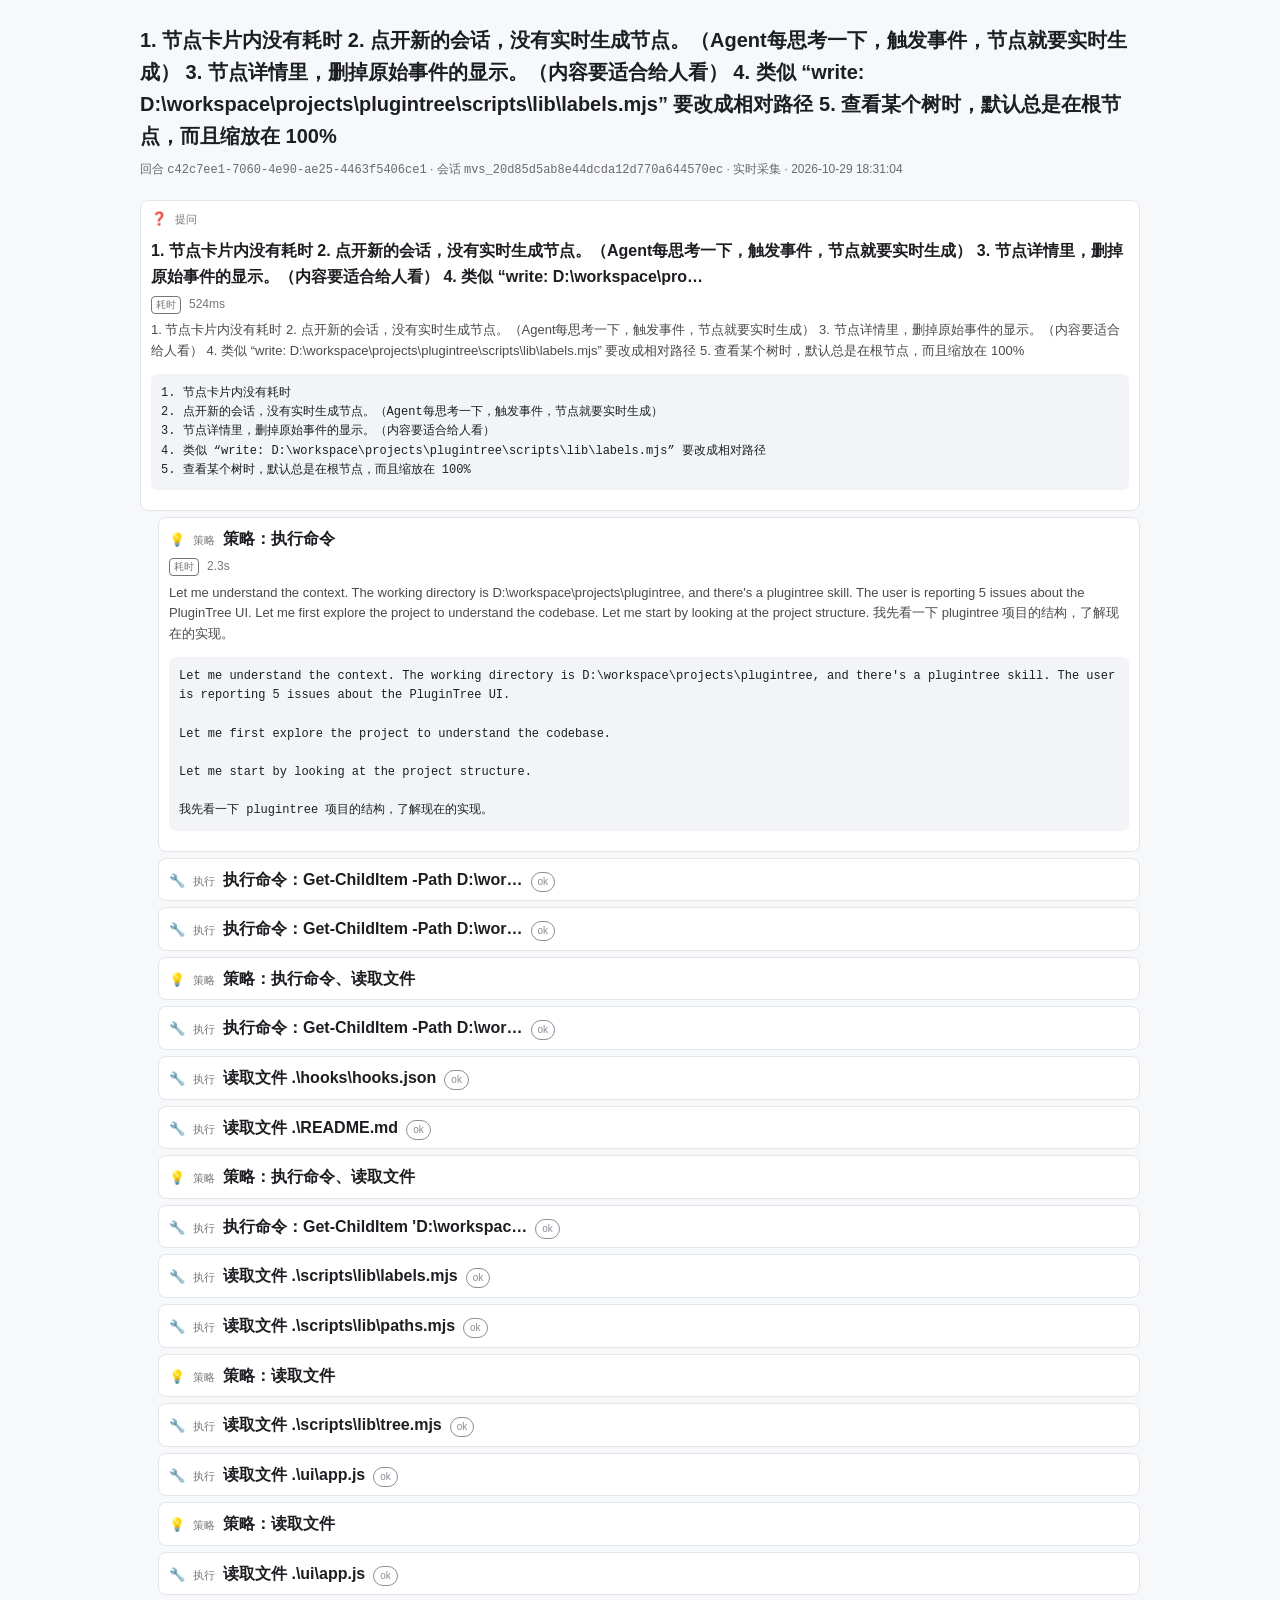
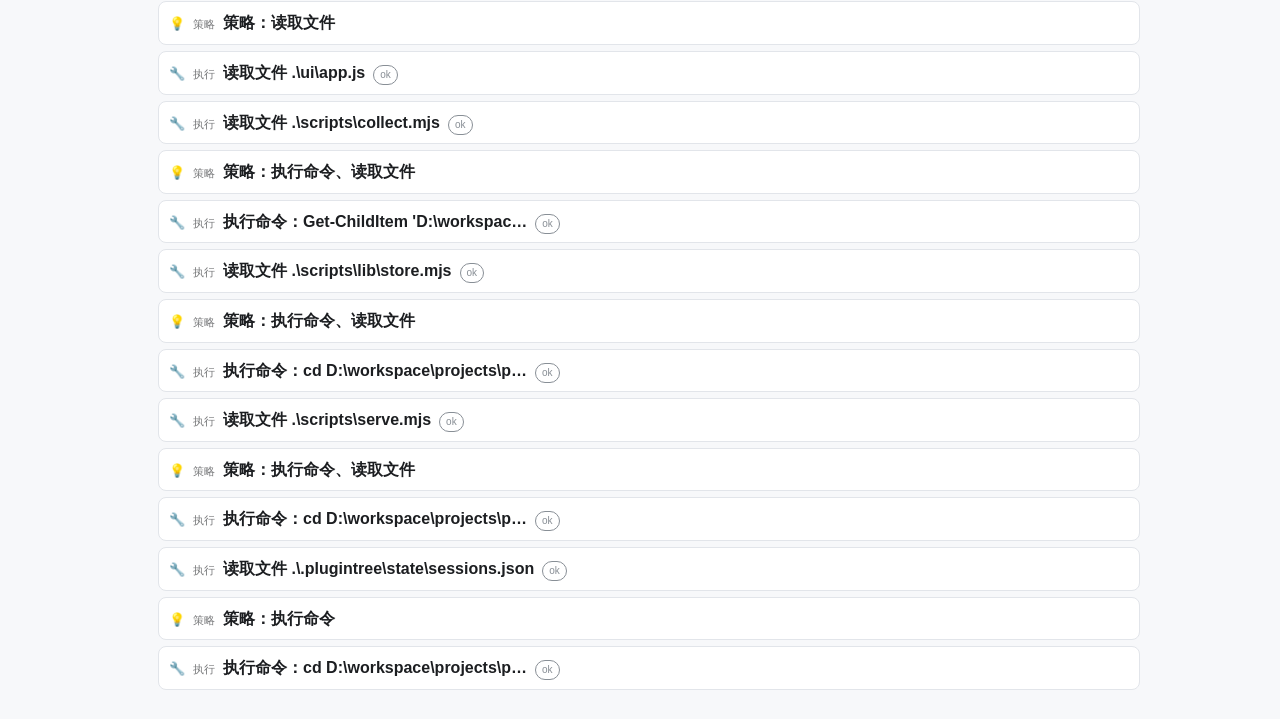
==== exports/sample-tree.html @ f255876b "chore: initialize AgentTrees repository with PluginTree plugin" ====
<!doctype html>
<html lang="zh-CN">
<head>
<meta charset="utf-8">
<meta name="viewport" content="width=device-width, initial-scale=1">
<title>1. 节点卡片内没有耗时 2. 点开新的会话，没有实时生成节点。（Agent每思考一下，触发事件，节点就要实时生成） 3. 节点详情里，删掉原始事件的显示。（内容要适合给人看） 4. 类似 “write: D:\workspace\pro…</title>
<style>
  :root { color-scheme: light dark; }
  body { font-family: -apple-system, "Segoe UI", "Microsoft YaHei", sans-serif; margin: 0; padding: 24px; line-height: 1.6; background: #f7f8fa; color: #1c1e21; }
  @media (prefers-color-scheme: dark) { body { background: #16181c; color: #e6e6e6; } pre { background: #0e1013 !important; } details { background: #1d2026 !important; border-color: #2b2f37 !important; } }
  header { max-width: 1000px; margin: 0 auto 20px; }
  h1 { font-size: 20px; margin: 0 0 8px; }
  .meta { font-size: 12px; opacity: .65; }
  .tree { max-width: 1000px; margin: 0 auto; }
  details.node { border: 1px solid #e2e5ea; border-radius: 8px; background: #fff; margin: 6px 0 6px 18px; padding: 8px 10px; }
  details.node.type-question { margin-left: 0; }
  summary { cursor: pointer; display: flex; gap: 8px; align-items: baseline; flex-wrap: wrap; }
  summary .label { font-size: 11px; opacity: .6; }
  summary .title { font-weight: 600; }
  .icon { font-size: 13px; }
  .tag { font-size: 10px; padding: 1px 6px; border-radius: 999px; border: 1px solid currentColor; opacity: .7; }
  .tag.sel { color: #1a7f37; } .tag.unsel { color: #9a6700; } .tag.st { color: #57606a; }
  .sum { margin: 6px 0 0; font-size: 13px; opacity: .8; }
  .cmd { margin: 8px 0 0; font-size: 13px; display: flex; gap: 8px; align-items: baseline; }
  .cmd-label { font-size: 10px; opacity: .55; border: 1px solid currentColor; border-radius: 4px; padding: 0 4px; }
  .cmd code { font-family: ui-monospace, Consolas, "Cascadia Mono", monospace; background: #eef2ff; padding: 2px 6px; border-radius: 4px; }
  @media (prefers-color-scheme: dark) { .cmd code { background: #22263a !important; } }
  .dur { margin: 6px 0 0; font-size: 12px; opacity: .6; display: flex; gap: 8px; align-items: baseline; }
  .dur-label { font-size: 10px; border: 1px solid currentColor; border-radius: 4px; padding: 0 4px; }
  pre { white-space: pre-wrap; word-break: break-word; background: #f2f4f7; padding: 10px; border-radius: 6px; font-size: 12px; overflow-x: auto; }
  pre.out { background: #eef6ff; }
</style>
</head>
<body>
<header>
  <h1>1. 节点卡片内没有耗时
2. 点开新的会话，没有实时生成节点。（Agent每思考一下，触发事件，节点就要实时生成）
3. 节点详情里，删掉原始事件的显示。（内容要适合给人看）
4. 类似 “write: D:\workspace\projects\plugintree\scripts\lib\labels.mjs” 要改成相对路径
5. 查看某个树时，默认总是在根节点，而且缩放在 100%</h1>
  <div class="meta">回合 <code>c42c7ee1-7060-4e90-ae25-4463f5406ce1</code> · 会话 <code>mvs_20d85d5ab8e44dcda12d770a644570ec</code> · 实时采集 · 2026-10-29 18:31:04</div>
</header>
<div class="tree">
<details class="node type-question" open><summary><span class="icon">❓</span><span class="label">提问</span><span class="title">1. 节点卡片内没有耗时 2. 点开新的会话，没有实时生成节点。（Agent每思考一下，触发事件，节点就要实时生成） 3. 节点详情里，删掉原始事件的显示。（内容要适合给人看） 4. 类似 “write: D:\workspace\pro…</span></summary><p class="dur"><span class="dur-label">耗时</span>524ms</p><p class="sum">1. 节点卡片内没有耗时 2. 点开新的会话，没有实时生成节点。（Agent每思考一下，触发事件，节点就要实时生成） 3. 节点详情里，删掉原始事件的显示。（内容要适合给人看） 4. 类似 “write: D:\workspace\projects\plugintree\scripts\lib\labels.mjs” 要改成相对路径 5. 查看某个树时，默认总是在根节点，而且缩放在 100%</p><pre>1. 节点卡片内没有耗时
2. 点开新的会话，没有实时生成节点。（Agent每思考一下，触发事件，节点就要实时生成）
3. 节点详情里，删掉原始事件的显示。（内容要适合给人看）
4. 类似 “write: D:\workspace\projects\plugintree\scripts\lib\labels.mjs” 要改成相对路径
5. 查看某个树时，默认总是在根节点，而且缩放在 100%</pre></details>
<details class="node type-scheme" open><summary><span class="icon">💡</span><span class="label">策略</span><span class="title">策略：执行命令</span></summary><p class="dur"><span class="dur-label">耗时</span>2.3s</p><p class="sum">Let me understand the context. The working directory is D:\workspace\projects\plugintree, and there's a plugintree skill. The user is reporting 5 issues about the PluginTree UI. Let me first explore the project to understand the codebase. Let me start by looking at the project structure. 我先看一下 plugintree 项目的结构，了解现在的实现。</p><pre>Let me understand the context. The working directory is D:\workspace\projects\plugintree, and there's a plugintree skill. The user is reporting 5 issues about the PluginTree UI.

Let me first explore the project to understand the codebase.

Let me start by looking at the project structure.

我先看一下 plugintree 项目的结构，了解现在的实现。</pre></details>
<details class="node type-execution"><summary><span class="icon">🔧</span><span class="label">执行</span><span class="title">执行命令：Get-ChildItem -Path D:\wor…</span><span class="tag st">ok</span></summary><p class="cmd"><span class="cmd-label">命令</span><code>bash: Get-ChildItem -Path D:\workspace\projects\plugintree -Force | Select-Object Mode, Name | Format-Table -AutoSize</code></p><p class="dur"><span class="dur-label">耗时</span>1.6s</p><pre class="out">{
  &quot;content&quot;: [
    {
      &quot;type&quot;: &quot;text&quot;,
      &quot;text&quot;: &quot;\r\nMode   Name           \r\n----   ----           \r\nd----- .minimax-plugin\r\nd----- .plugintree    \r\nd----- exports        \r\nd----- hooks          \r\nd----- scripts        \r\nd----- skills         \r\nd----- tools          \r\nd----- ui             \r\n-a---- .gitignore     \r\n-a---- icon-dark.png  \r\n-a---- icon.png       \r\n-a---- README.md      \r\n\r\n\r\n&quot;
    }
  ],
  &quot;details&quot;: {
    &quot;execution&quot;: {
      &quot;status&quot;: &quot;succeeded&quot;,
      &quot;reason&quot;: &quot;exited&quot;,
      &quot;exitCode&quot;: 0
    },
    &quot;timing&quot;: {
      &quot;commandTimeoutSeconds&quot;: 3600,
      &quot;commandTimerStartedAt&quot;: 1793269867717,
      &quot;commandDeadlineAt&quot;: 1793273467717
    },
    &quot;output&quot;: {
      &quot;rawBytes&quot;: 342,
      &quot;persistence&quot;: &quot;complete&quot;,
      &quot;omittedBytes&quot;: 0
    },
    &quot;processOutput&quot;: {
      &quot;stdout&quot;: &quot;\r\nMode   Name           \r\n----   ----           \r\nd----- .minimax-plugin\r\nd----- .plugintree    \r\nd----- exports        \r\nd----- hooks          \r\nd----- scripts        \r\nd----- skills         \r\nd----- tools          \r\nd----- ui             \r\n-a---- .gitignore     \r\n-a---- icon-dark.png  \r\n-a---- icon.png       \r\n-a---- README.md      \r\n\r\n\r\n&quot;,
      &quot;stderr&quot;: &quot;&quot;,
      &quot;exitCode&quot;: 0,
      &quot;interrupted&quot;: false,
      &quot;stdoutTruncated&quot;: false,
      &quot;stderrTruncated&quot;: false,
      &quot;rawOutputPath&quot;: &quot;C:\\Users\\iroum\\.minimax\\background-tasks\\bg_f7e767f8-db7d-4f4f-9fbf-d7122cf96886\\output.log&quot;
    },
    &quot;description&quot;: &quot;List project root&quot;,
    &quot;fullOutputPath&quot;: &quot;C:\\Users\\iroum\\.minimax\\background-tasks\\bg_f7e767f8-db7d-4f4f-9fbf-d7122cf96886\\output.log&quot;,
    &quot;envSanitized&quot;: [
      &quot;MAVIS_BUILD_ENV&quot;,
      &quot;MAVIS_DATA_DIR&quot;,
      &quot;MAVIS_REGION&quot;,
      &quot;MINIMAX_DATA_DIR&quot;,
      &quot;__MAVIS_RUNTIME_DATA_DIR_SOURCE&quot;
    ],
    &quot;status&quot;: &quot;succeeded&quot;,
    &quot;task_id&quot;: &quot;bg_f7e767f8-db7d-4f4f-9fbf-d7122cf96886&quot;
  }
}</pre></details>
<details class="node type-execution"><summary><span class="icon">🔧</span><span class="label">执行</span><span class="title">执行命令：Get-ChildItem -Path D:\wor…</span><span class="tag st">ok</span></summary><p class="cmd"><span class="cmd-label">命令</span><code>bash: Get-ChildItem -Path D:\workspace\projects\plugintree -Recurse -File -Include *.mjs,*.js,*.json,*.md -Exclude package-lock.json | Where-Object { $_.FullName -notmatch 'node_modules' } | Select-Object -ExpandProperty FullName</code></p><p class="dur"><span class="dur-label">耗时</span>1.9s</p><pre class="out">{
  &quot;content&quot;: [
    {
      &quot;type&quot;: &quot;text&quot;,
      &quot;text&quot;: &quot;D:\\workspace\\projects\\plugintree\\.minimax-plugin\\plugin.json\r\nD:\\workspace\\projects\\plugintree\\.plugintree\\state\\sessions.json\r\nD:\\workspace\\projects\\plugintree\\.plugintree\\state\\transcripts.json\r\nD:\\workspace\\projects\\plugintree\\.plugintree\\trees\\004019bc-f6c9-4347-bec4-f2d35c010dbd.json\r\nD:\\workspace\\projects\\plugintree\\.plugintree\\trees\\19a4801f-ed00-4182-b5b3-c143a1b43ac2.json\r\nD:\\workspace\\projects\\plugintree\\.plugintree\\trees\\1bb2f2a4-fbb0-4523-97d8-f6aa03626a63.json\r\nD:\\workspace\\projects\\plugintree\\.plugintree\\trees\\1f69f843-bdf6-4acc-b03d-ea28a8049c23.json\r\nD:\\workspace\\projects\\plugintree\\.plugintree\\trees\\30bee1a9-d761-47a3-a7ee-6a1562371f91.json\r\nD:\\workspace\\projects\\plugintree\\.plugintree\\trees\\3b5e3df1-d21c-483f-844b-5762fb26fc63.json\r\nD:\\workspace\\projects\\plugintree\\.plugintree\\trees\\3d5479bd-5c96-4d46-8b2a-06efb1360598.json\r\nD:\\workspace\\projects\\plugintree\\.plugintree\\trees\\443af50e-3156-470a-8b03-e7922fd5f1d5.json\r\nD:\\workspace\\projects\\plugintree\\.plugintree\\trees\\4da84c95-2463-4071-bab6-7965547ac494.json\r\nD:\\workspace\\projects\\plugintree\\.plugintree\\trees\\579435a5-fa0d-4271-9072-4bb6d5cbc38b.json\r\nD:\\workspace\\projects\\plugintree\\.plugintree\\trees\\5dc9ee63-ed70-415f-bac7-bd1051d6226f.json\r\nD:\\workspace\\projects\\plugintree\\.plugintree\\trees\\5fb05646-b3c0-4ffe-b52e-69896fb44889.json\r\nD:\\workspace\\projects\\plugintree\\.plugintree\\trees\\6d947947-fa00-4e41-b6da-15cd9dd0ef26.json\r\nD:\\workspace\\projects\\plugintree\\.plugintree\\trees\\6f698dc8-67f8-4a93-bab2-c3c3d7324041.json\r\nD:\\workspace\\projects\\plugintree\\.plugintree\\trees\\717793e1-bd07-45c7-a52d-73bb6933e618.json\r\nD:\\workspace\\projects\\plugintree\\.plugintree\\trees\\72bb6c7c-0175-4e96-9ca8-dadca7767c82.json\r\nD:\\workspace\\projects\\plugintree\\.plugintree\\trees\\7649a1cb-b750-4818-9f96-c33b1cda7d71.json\r\nD:\\workspace\\projects\\plugintree\\.plugintree\\trees\\8a9bbfd1-ae55-46e1-9740-09b4c3311495.json\r\nD:\\workspace\\projects\\plugintree\\.plugintree\\trees\\9084f423-f68f-4bfd-912f-4ec176148d9e.json\r\nD:\\workspace\\projects\\plugintree\\.plugintree\\trees\\95545110-d870-4be7-acfb-aa6fc3a10179.json\r\nD:\\workspace\\projects\\plugintree\\.plugintree\\trees\\9b1586ba-68c4-4fbf-9006-85f203f3c5e4.json\r\nD:\\workspace\\projects\\plugintree\\.plugintree\\trees\\9f5e6a1b-dad9-45fd-bf76-521c10ac8892.json\r\nD:\\workspace\\projects\\plugintree\\.plugintree\\trees\\a5bd7b19-8db6-4bb9-b637-b88d04b8be1c.json\r\nD:\\workspace\\projects\\plugintree\\.plugintree\\trees\\b1004002-dc02-455f-9f63-905368e10701.json\r\nD:\\workspace\\projects\\plugintree\\.plugintree\\trees\\b34d3dfc-44d5-4c30-9341-0a43a55faaa9.json\r\nD:\\workspace\\projects\\plugintree\\.plugintree\\trees\\b6f09b50-2abf-4b86-8d50-11e3c7bf30e5.json\r\nD:\\workspace\\projects\\plugintree\\.plugintree\\trees\\b74ba158-9216-42ce-a8c7-23307031f345.json\r\nD:\\workspace\\projects\\plugintree\\.plugintree\\trees\\b7d56a2b-3078-4ea5-ad37-871b0982955f.json\r\nD:\\workspace\\projects\\plugintree\\.plugintree\\trees\\d0e5d980-c0d0-4f9a-b8ca-074e235f2e98.json\r\nD:\\workspace\\projects\\plugintree\\.plugintree\\trees\\d1a7b85a-2bb9-4e06-9ccd-d8e296465a3f.json\r\nD:\\workspace\\projects\\plugintree\\.plugintree\\trees\\db57aa77-c103-459a-8806-e8cceeb78145.json\r\nD:\\workspace\\projects\\plugintree\\.plugintree\\trees\\ea5b6428-a675-42c5-8e93-83202b6a8095.json\r\nD:\\workspace\\projects\\plugintree\\.plugintree\\trees\\ee5fbc6a-8a96-4d9c-8480-65973b335cf8.json\r\nD:\\workspace\\projects\\plugintree\\.plugintree\\trees\\f4a6ed67-3134-4939-a623-751074cf06af.json\r\nD:\\workspace\\projects\\plugintree\\.plugintree\\trees\\f9d63e57-703c-4f5c-a275-9527c33cc771.json\r\nD:\\workspace\\projects\\plugintree\\.plugintree\\trees\\faec3f3c-a760-4c80-bcab-ba15f5d14c4e.json\r\nD:\\workspace\\projects\\plugintree\\.plugintree\\trees\\fce0ad80-f5a4-4d72-b487-cde747f55481.json\r\nD:\\workspace\\projects\\plugintree\\.plugintree\\trees\\feeecba7-3f41-4692-8c4e-109c7292dcae.json\r\nD:\\workspace\\projects\\plugintree\\.plugintree\\trees\\turn_049e036f-a362-4a2d-8540-95bcab6595ad.json\r\nD:\\workspace\\projects\\plugintree\\.plugintree\\trees\\turn_5e66f592-8a14-479b-8fab-23d8b337508a.json\r\nD:\\workspace\\projects\\plugintree\\.plugintree\\trees\\turn_af19b411-d0c7-4a7d-a024-c140646eb4eb.json\r\nD:\\workspace\\projects\\plugintree\\.plugintree\\trees\\turn_df69a47d-d66f-4c22-ba57-2ca187321e8c.json\r\nD:\\workspace\\projects\\plugintree\\.plugintree\\trees\\turn_df69a47d-d66f-4c22-ba57-2ca187321e8c.mech.json\r\nD:\\workspace\\projects\\plugintree\\.plugintree\\trees\\turn_f45da634-0c2a-4d04-afa5-1533847ddfa7.json\r\nD:\\workspace\\projects\\plugintree\\.plugintree\\trees\\turn_task_bg_bg_87e45366-99e7-45f5-bfd9-682a82eed347.json\r\nD:\\workspace\\projects\\plugintree\\.plugintree\\trees\\turn_task_bg_bg_89e72ae6-3098-467e-8da8-15a852a08e8a.json\r\nD:\\workspace\\projects\\plugintree\\.plugintree\\trees\\turn_task_bg_bg_d996830f-d5cd-492b-8b73-b3a03fefb2a4.json\r\nD:\\workspace\\projects\\plugintree\\exports\\sample-tree.md\r\nD:\\workspace\\projects\\plugintree\\hooks\\hooks.json\r\nD:\\workspace\\projects\\plugintree\\scripts\\lib\\export.mjs\r\nD:\\workspace\\projects\\plugintree\\scripts\\lib\\labels.mjs\r\nD:\\workspace\\projects\\plugintree\\scripts\\lib\\paths.mjs\r\nD:\\workspace\\projects\\plugintree\\scripts\\lib\\store.mjs\r\nD:\\workspace\\projects\\plugintree\\scripts\\lib\\transcript.mjs\r\nD:\\workspace\\projects\\plugintree\\scripts\\lib\\tree.mjs\r\nD:\\workspace\\projects\\plugintree\\scripts\\lib\\util.mjs\r\nD:\\workspace\\projects\\plugintree\\scripts\\backfill.mjs\r\nD:\\workspace\\projects\\plugintree\\scripts\\collect.mjs\r\nD:\\workspace\\projects\\plugintree\\scripts\\install.mjs\r\nD:\\workspace\\projects\\plugintree\\scripts\\serve.mjs\r\nD:\\workspace\\projects\\plugintree\\skills\\plugintree\\SKILL.md\r\nD:\\workspace\\projects\\plugintree\\tools\\check-sse.mjs\r\nD:\\workspace\\projects\\plugintree\\tools\\diagnose.mjs\r\nD:\\workspace\\projects\\plugintree\\tools\\export-sample.mjs\r\nD:\\workspace\\projects\\plugintree\\tools\\inspect-roots.mjs\r\nD:\\workspace\\projects\\plugintree\\tools\\list-trees.mjs\r\nD:\\workspace\\projects\\plugintree\\tools\\rebuild.mjs\r\nD:\\workspace\\projects\\plugintree\\tools\\selftest.mjs\r\nD:\\workspace\\projects\\plugintree\\tools\\show-tree.mjs\r\nD:\\workspace\\projects\\plugintree\\tools\\validate-package.mjs\r\nD:\\workspace\\projects\\plugintree\\ui\\app.js\r\nD:\\workspace\\projects\\plugintree\\README.md\r\n&quot;
    }
  ],
  &quot;details&quot;: {
    &quot;execution&quot;: {
      &quot;status&quot;: &quot;succeeded&quot;,
      &quot;reason&quot;: &quot;exited&quot;,
      &quot;exitCode&quot;: 0
    },
    &quot;timing&quot;: {
      &quot;commandTimeoutSeconds&quot;: 3600,
      &quot;commandTimerStartedAt&quot;: 1793269870331,
      &quot;commandDeadlineAt&quot;: 1793273470331
    },
    &quot;output&quot;: {
      &quot;rawBytes&quot;: 6065,
      &quot;persistence&quot;: &quot;complete&quot;,
      &quot;omittedBytes&quot;: 0
    },
    &quot;processOutput&quot;: {
      &quot;stdout&quot;: &quot;D:\\workspace\\projects\\plugintree\\.minimax-plugin\\plugin.json\r\nD:\\workspace\\projects\\plugintree\\.plugintree\\state\\sessions.json\r\nD:\\workspace\\projects\\plugintree\\.plugintree\\state\\transcripts.json\r\nD:\\workspace\\projects\\plugintree\\.plugintree\\trees\\004019bc-f6c9-4347-bec4-f2d35c010dbd.json\r\nD:\\workspace\\projects\\plugintree\\.plugintree\\trees\\19a4801f-ed00-4182-b5b3-c143a1b43ac2.json\r\nD:\\workspace\\projects\\plugintree\\.plugintree\\trees\\1bb2f2a4-fbb0-4523-97d8-f6aa03626a63.json\r\nD:\\workspace\\projects\\plugintree\\.plugintree\\trees\\1f69f843-bdf6-4acc-b03d-ea28a8049c23.json\r\nD:\\workspace\\projects\\plugintree\\.plugintree\\trees\\30bee1a9-d761-47a3-a7ee-6a1562371f91.json\r\nD:\\workspace\\projects\\plugintree\\.plugintree\\trees\\3b5e3df1-d21c-483f-844b-5762fb26fc63.json\r\nD:\\workspace\\projects\\plugintree\\.plug</pre></details>
<details class="node type-scheme"><summary><span class="icon">💡</span><span class="label">策略</span><span class="title">策略：执行命令、读取文件</span></summary><p class="dur"><span class="dur-label">耗时</span>3.1s</p><p class="sum">Let me look at the key files: ui/app.js, scripts/lib/*.mjs, hooks/hooks.json, scripts/serve.mjs. Let me read them in parallel. 项目结构清楚了。我来读一下核心文件。</p><pre>Let me look at the key files: ui/app.js, scripts/lib/*.mjs, hooks/hooks.json, scripts/serve.mjs.

Let me read them in parallel.

项目结构清楚了。我来读一下核心文件。</pre></details>
<details class="node type-execution"><summary><span class="icon">🔧</span><span class="label">执行</span><span class="title">执行命令：Get-ChildItem -Path D:\wor…</span><span class="tag st">ok</span></summary><p class="cmd"><span class="cmd-label">命令</span><code>bash: Get-ChildItem -Path D:\workspace\projects\plugintree -Recurse -File -Include *.html,*.css | Where-Object { $_.FullName -notmatch 'node_modules' } | Select-Object FullName, Length; Write-Output '---'; Get-ChildItem D:\workspace\projects\plugintree\ui -Force | Select-Object Name, Length</code></p><p class="dur"><span class="dur-label">耗时</span>1.6s</p><pre class="out">{
  &quot;content&quot;: [
    {
      &quot;type&quot;: &quot;text&quot;,
      &quot;text&quot;: &quot;\r\n&quot;
    }
  ],
  &quot;details&quot;: {
    &quot;execution&quot;: {
      &quot;status&quot;: &quot;succeeded&quot;,
      &quot;reason&quot;: &quot;exited&quot;,
      &quot;exitCode&quot;: 0
    },
    &quot;timing&quot;: {
      &quot;commandTimeoutSeconds&quot;: 3600,
      &quot;commandTimerStartedAt&quot;: 1793269875229,
      &quot;commandDeadlineAt&quot;: 1793273475229
    },
    &quot;output&quot;: {
      &quot;rawBytes&quot;: 2,
      &quot;persistence&quot;: &quot;complete&quot;,
      &quot;omittedBytes&quot;: 0
    },
    &quot;processOutput&quot;: {
      &quot;stdout&quot;: &quot;\r\n&quot;,
      &quot;stderr&quot;: &quot;&quot;,
      &quot;exitCode&quot;: 0,
      &quot;interrupted&quot;: false,
      &quot;stdoutTruncated&quot;: false,
      &quot;stderrTruncated&quot;: false,
      &quot;rawOutputPath&quot;: &quot;C:\\Users\\iroum\\.minimax\\background-tasks\\bg_1d83aeae-50c4-448f-aa76-abc50c07feb1\\output.log&quot;
    },
    &quot;description&quot;: &quot;List ui files&quot;,
    &quot;fullOutputPath&quot;: &quot;C:\\Users\\iroum\\.minimax\\background-tasks\\bg_1d83aeae-50c4-448f-aa76-abc50c07feb1\\output.log&quot;,
    &quot;status&quot;: &quot;succeeded&quot;,
    &quot;task_id&quot;: &quot;bg_1d83aeae-50c4-448f-aa76-abc50c07feb1&quot;
  }
}</pre></details>
<details class="node type-execution"><summary><span class="icon">🔧</span><span class="label">执行</span><span class="title">读取文件 .\hooks\hooks.json</span><span class="tag st">ok</span></summary><p class="cmd"><span class="cmd-label">命令</span><code>read: .\hooks\hooks.json</code></p><p class="dur"><span class="dur-label">耗时</span>518ms</p><pre class="out">{
  &quot;content&quot;: [
    {
      &quot;type&quot;: &quot;text&quot;,
      &quot;text&quot;: &quot;     1→{\n     2→  \&quot;hooks\&quot;: {\n     3→    \&quot;SessionStart\&quot;: [\n     4→      {\n     5→        \&quot;hooks\&quot;: [\n     6→          {\n     7→            \&quot;type\&quot;: \&quot;command\&quot;,\n     8→            \&quot;command\&quot;: \&quot;node \\\&quot;${PLUGIN_ROOT}/scripts/collect.mjs\\\&quot;\&quot;,\n     9→            \&quot;commandWindows\&quot;: \&quot;node \\\&quot;${PLUGIN_ROOT}\\\\scripts\\\\collect.mjs\\\&quot;\&quot;,\n    10→            \&quot;timeout\&quot;: 5\n    11→          }\n    12→        ]\n    13→      }\n    14→    ],\n    15→    \&quot;SessionEnd\&quot;: [\n    16→      {\n    17→        \&quot;hooks\&quot;: [\n    18→          {\n    19→            \&quot;type\&quot;: \&quot;command\&quot;,\n    20→            \&quot;command\&quot;: \&quot;node \\\&quot;${PLUGIN_ROOT}/scripts/collect.mjs\\\&quot;\&quot;,\n    21→            \&quot;commandWindows\&quot;: \&quot;node \\\&quot;${PLUGIN_ROOT}\\\\scripts\\\\collect.mjs\\\&quot;\&quot;,\n    22→            \&quot;timeout\&quot;: 3\n    23→          }\n    24→        ]\n    25→      }\n    26→    ],\n    27→    \&quot;UserPromptSubmit\&quot;: [\n    28→      {\n    29→        \&quot;hooks\&quot;: [\n    30→          {\n    31→            \&quot;type\&quot;: \&quot;command\&quot;,\n    32→            \&quot;command\&quot;: \&quot;node \\\&quot;${PLUGIN_ROOT}/scripts/collect.mjs\\\&quot;\&quot;,\n    33→            \&quot;commandWindows\&quot;: \&quot;node \\\&quot;${PLUGIN_ROOT}\\\\scripts\\\\collect.mjs\\\&quot;\&quot;,\n    34→            \&quot;timeout\&quot;: 5\n    35→          }\n    36→        ]\n    37→      }\n    38→    ],\n    39→    \&quot;PreToolUse\&quot;: [\n    40→      {\n    41→        \&quot;hooks\&quot;: [\n    42→          {\n    43→            \&quot;type\&quot;: \&quot;command\&quot;,\n    44→            \&quot;command\&quot;: \&quot;node \\\&quot;${PLUGIN_ROOT}/scripts/collect.mjs\\\&quot;\&quot;,\n    45→            \&quot;commandWindows\&quot;: \&quot;node \\\&quot;${PLUGIN_ROOT}\\\\scripts\\\\collect.mjs\\\&quot;\&quot;,\n    46→            \&quot;timeout\&quot;: 5\n    47→          }\n    48→        ]\n    49→      }\n    50→    ],\n    51→    \&quot;PermissionRequest\&quot;: [\n    52→      {\n    53→        \&quot;hooks\&quot;: [\n    54→          {\n    55→            \&quot;type\&quot;: \&quot;command\&quot;,\n    56→            \&quot;command\&quot;: \&quot;node \\\&quot;${PLUGIN_ROOT}/scripts/collect.mjs\\\&quot;\&quot;,\n    57→            \&quot;commandWindows\&quot;: \&quot;node \\\&quot;${PLUGIN_ROOT}\\\\scripts\\\\collect.mjs\\\&quot;\&quot;,\n    58→            \&quot;timeout\&quot;: 5\n    59→          }\n    60→        ]\n    61→      }\n    62→    ],\n    63→    \&quot;PostToolUse\&quot;: [\n    64→      {\n    65→        \&quot;hooks\&quot;: [\n    66→          {\n    67→            \&quot;type\&quot;: \&quot;command\&quot;,\n    68→            \&quot;command\&quot;: \&quot;node \\\&quot;${PLUGIN_ROOT}/scripts/collect.mjs\\\&quot;\&quot;,\n    69→            \&quot;commandWindows\&quot;: \&quot;node \\\&quot;${PLUGIN_ROOT}\\\\scripts\\\\collect.mjs\\\&quot;\&quot;,\n    70→            \&quot;timeout\&quot;: 5\n    71→          }\n    72→        ]\n    73→      }\n    74→    ],\n    75→    \&quot;SubagentStart\&quot;: [\n    76→      {\n    77→        \&quot;hooks\&quot;: [\n    78→          {\n    79→            \&quot;type\&quot;: \&quot;command\&quot;,\n    80→            \&quot;command\&quot;: \&quot;node \\\&quot;${PLUGIN_ROOT}/scripts/collect.mjs\\\&quot;\&quot;,\n    81→            \&quot;commandWindows\&quot;: \&quot;node \\\&quot;${PLUGIN_ROOT}\\\\scripts\\\\collect.mjs\\\&quot;\&quot;,\n    82→            \&quot;timeout\&quot;: 5\n    83→          }\n    84→        ]\n    85→      }\n    86→    ],\n    87→    \&quot;SubagentStop\&quot;: [\n    88→      {\n    89→        \&quot;hooks\&quot;: [\n    90→          {\n    91→            \&quot;type\&quot;: \&quot;command\&quot;,\n    92→            \&quot;command\&quot;: \&quot;node \\\&quot;${PLUGIN_ROOT}/scripts/collect.mjs\\\&quot;\&quot;,\n    93→            \&quot;commandWindows\&quot;: \&quot;node \\\&quot;${PLUGIN_ROOT}\\\\scripts\\\\collect.mjs\\\&quot;\&quot;,\n    94→            \&quot;timeout\&quot;: 5\n    95→          }\n    96→        ]\n    97→      }\n    98→    ],\n    99→    \&quot;Stop\&quot;: [\n   100→      {\n   101→        \&quot;hooks\&quot;: [\n   102→          {\n   103→            \&quot;type\&quot;: \&quot;command\&quot;,\n   104→            \&quot;command\&quot;: \&quot;node \\\&quot;${PLUGIN_ROOT}/scripts/collect.mjs\\\&quot;\&quot;,\n   105→            \&quot;commandWindows\&quot;: \&quot;node \\\&quot;${PLUGIN_ROOT}\\\\scripts\\\\collect.mjs\\\&quot;\&quot;,\n   106→            \&quot;timeout\&quot;: 5\n   107→          }\n   108→        ]\n   109→      }\n   110→    ],\n   111→    \&quot;PreCompact\&quot;: [\n   112→      {\n   113→        \&quot;hooks\&quot;: [\n   114→          {\n   115→            \&quot;type\&quot;: \&quot;command\&quot;,\n   116→            \&quot;command\&quot;: \&quot;node \\\&quot;${PLUGIN_ROOT}/scripts/collect.mjs\\\&quot;\&quot;,\n   117→            \&quot;commandWindows\&quot;: \&quot;node \\\&quot;${PLUGIN_ROOT}\\\\scripts\\\\collect.mjs\\\&quot;\&quot;,\n   118→            \&quot;timeout\&quot;: 5\n   119→          }\n   120→        ]\n   121→      }\n   122→    ],\n   123→    \&quot;PostCompact\&quot;: [\n   124→      {\n   125→        \&quot;hooks\&quot;: [\n   126→          {\n   127→            \&quot;type\&quot;: \&quot;command\&quot;,\n   128→            \&quot;command\&quot;: \&quot;node \\\&quot;${PLUGIN_ROOT}/scripts/collect.mjs\\\&quot;\&quot;,\n   129→            \&quot;commandWindows\&quot;: \&quot;node \\\&quot;${PLUGIN_ROOT}\\\\scripts\\\\collect.mjs\\\&quot;\&quot;,\n   130→            \&quot;timeout\&quot;: 5\n   131→          }\n   132→        ]\n   133→      }\n   134→    ]\n   135→  }\n   136→}\n&quot;
    }
  ],
  &quot;details&quot;: {
    &quot;textFile&quot;: {
      &quot;path&quot;: &quot;D:\\workspace\\projects\\plugintree\\hooks\\hooks.json&quot;,
      &quot;content&quot;: &quot;{\n  \&quot;hooks\&quot;: {\n    \&quot;SessionStart\&quot;: [\n      {\n        \&quot;hooks\&quot;: [\n          {\n            \&quot;type\&quot;: \&quot;command\&quot;,\n            \&quot;command\&quot;: \&quot;node \\\&quot;${PLUGIN_ROOT}/scripts/collect.mjs\\\&quot;\&quot;,\n            \&quot;commandWindows\&quot;: \&quot;node \\\&quot;${PLUGIN_ROOT}\\\\scripts\\\\collect.mjs\\\&quot;\&quot;,\n            \&quot;timeout\&quot;: 5\n          }\n        ]\n      }\n    ],\n    \&quot;SessionEnd\&quot;: [\n      {\n        \&quot;hooks\&quot;: [\n          {\n            \&quot;type\&quot;: \&quot;command\&quot;,\n            \&quot;command\&quot;: \&quot;node \\\&quot;${PLUGIN_ROOT}/scripts/collect.mjs\\\&quot;\&quot;,\n            \&quot;commandWindows\&quot;: \&quot;node \\\&quot;${PLUGIN_ROOT}\\\\scripts\\\\collect.mjs\\\&quot;\&quot;,\n            \&quot;timeout\&quot;: 3\n          }\n        ]\n      }\n    ],\n    \&quot;UserPromptSubmit\&quot;: [\n      {\n        \&quot;hooks\&quot;: [\n          {\n            \&quot;type\&quot;: \&quot;command\&quot;,\n            \&quot;command\&quot;: \&quot;node \\\&quot;${PLUGIN_ROOT}/scripts/collect.mjs\\\&quot;\&quot;,\n            \&quot;commandWindows\&quot;: \&quot;node \\\&quot;${PLUGIN_ROOT}\\\\scripts\\\\collect.mjs\\\&quot;\&quot;,\n            \&quot;timeout\&quot;: 5\n          }\n        ]\n      }\n    ],\n    \&quot;PreToolUse\&quot;: [\n      {\n        \&quot;hooks\&quot;: [\n          {\n            \&quot;type\&quot;: \&quot;command\&quot;,\n            \&quot;command\&quot;: \&quot;node \\\&quot;${PLUGIN_ROOT}/scripts/collect.mjs\\\&quot;\&quot;,\n            \&quot;commandWindows\&quot;: \&quot;node \\\&quot;${PLUGIN_ROOT}\\\\scripts\\\\collect.mjs\\\&quot;\&quot;,\n            \&quot;timeout\&quot;: 5\n          }\n        ]\n      }\n    ],\n    \&quot;PermissionRequest\&quot;: [\n      {\n        \&quot;hooks\&quot;: [\n          {\n            \&quot;type\&quot;: \&quot;command\&quot;,\n            \&quot;command\&quot;: \&quot;node \\\&quot;${PLUGIN_ROOT}/scripts/collect.mjs\\\&quot;\&quot;,\n            \&quot;commandWindows\&quot;: \&quot;node \\\&quot;${PLUGIN_ROOT}\\\\scripts\\\\collect.mjs\\\&quot;\&quot;,\n            \&quot;timeout\&quot;: 5\n          }\n        ]\n      }\n    ],\n    \&quot;PostToolUse\&quot;: [\n      {\n        \&quot;hooks\&quot;: [\n          {\n            \&quot;type\&quot;: \&quot;command\&quot;,\n            \&quot;command\&quot;: \&quot;node \\\&quot;${PLUGIN_ROOT}/scripts/collect.mjs\\\&quot;\&quot;,\n            \&quot;commandWindows\&quot;: \&quot;node \\\&quot;${PLUGIN_ROOT}\\\\scripts\\\\collect.mjs\\\&quot;\&quot;,\n            \&quot;timeout\&quot;: 5\n          }\n        ]\n      }\n    ],\n    \&quot;SubagentStart\&quot;: [\n      {\n        \&quot;hooks\&quot;: [\n          {\n            \&quot;type\&quot;: \&quot;command\&quot;,\n            \&quot;command\&quot;: \&quot;node \\\&quot;${PLUGIN_ROOT}/scripts/collect.mjs\\\&quot;\&quot;,\n            \&quot;commandWindows\&quot;: \&quot;node \\\&quot;${PLUGIN_ROOT}\\\\scripts\\\\collect.mjs\\\&quot;\&quot;,\n            \&quot;timeout\&quot;: 5\n          }\n        ]\n      }\n    ],\n    \&quot;SubagentStop\&quot;: [\n      {\n        \&quot;hooks\&quot;: [\n          {\n            \&quot;type\&quot;: \&quot;command\&quot;,\n            \&quot;command\&quot;: \&quot;node \\\&quot;${PLUGIN_ROOT}/scripts/collect.mjs\\\&quot;\&quot;,\n            \&quot;commandWindows\&quot;: \&quot;node \\\&quot;${PLUGIN_ROOT}\\\\scripts\\\\collect.mjs\\\&quot;\&quot;,\n            \&quot;timeout\&quot;: 5\n          }\n        ]\n      }\n    ],\n    \&quot;Stop\&quot;: [\n      {\n        \&quot;hooks\&quot;: [\n          {\n            \&quot;type\&quot;: \&quot;command\&quot;,\n            \&quot;command\&quot;: \&quot;node \\\&quot;${PLUGIN_ROOT}/scripts/collect.mjs\\\&quot;\&quot;,\n            \&quot;commandWindows\&quot;: \&quot;node \\\&quot;${PLUGIN_ROOT}\\\\scripts\\\\colle</pre></details>
<details class="node type-execution"><summary><span class="icon">🔧</span><span class="label">执行</span><span class="title">读取文件 .\README.md</span><span class="tag st">ok</span></summary><p class="cmd"><span class="cmd-label">命令</span><code>read: .\README.md</code></p><p class="dur"><span class="dur-label">耗时</span>525ms</p><pre class="out">{
  &quot;content&quot;: [
    {
      &quot;type&quot;: &quot;text&quot;,
      &quot;text&quot;: &quot;     1→# plugintree —— 思维链树\n     2→\n     3→把 Agent 每次回答后的**思考、决策、执行、询问**记录下来，按\&quot;一次提问 = 一棵树\&quot;组织，\n     4→在本地浏览器里实时展示成一棵可展开的树。\n     5→\n     6→```\n     7→用户：帮我看下配置文件\n     8→└─ 策略：读取文件\n     9→   └─ 执行：读取文件 .\\config.yaml        [1.2s]\n    10→      └─ 策略：写入文件\n    11→         └─ 执行：写入文件 .\\config.yaml   [0.3s]\n    12→```\n    13→\n    14→---\n    15→\n    16→## 它是怎么工作的\n    17→\n    18→| 层 | 机制 | 产出 |\n    19→|---|---|---|\n    20→| 采集 | MiniMax Code **Plugin Hook**（11 个事件） | `&lt;工作区&gt;/.plugintree/events/&lt;session&gt;.jsonl` |\n    21→| 取思考 | Hook 的 `transcript_path` 增量尾读 | assistant 的 `thinking` / `text` 块 |\n    22→| 机械建树 | 按 `turn_id` 切分回合，按事件顺序折叠 | 每回合一棵忠实事件树 |\n    23→| 展示 | 本地 HTTP + SSE + 零依赖前端 | 浏览器里的实时树图 |\n    24→\n    25→关键点：**Hook 本身拿不到 Agent 的思考文本**，但它的 stdin 带着 `transcript_path`，\n    26→指向一份 Claude 兼容的 transcript。采集器对它做增量尾读（按字节偏移，只读新增部分），\n    27→把 `thinking` 块抽出来落到事件流里。\n    28→\n    29→整条链路**不调用任何模型**：节点标题、文件路径、命令与耗时全部由固定规则生成。\n    30→\n    31→### 建树规则\n    32→\n    33→- **根节点 = 用户在消息框里发出的那条消息**（不是 Agent 的提问）。\n    34→  问卷场景下运行时会把 `Q: &lt;Agent 的问题&gt;` / `A: &lt;用户的回答&gt;` 一起塞进一条 user 消息，\n    35→  取的是 **A 段**；多个回答合并成**一个**根节点。没有真人消息的系统通知回合直接跳过。\n    36→- **思考步骤层层递进**：每个策略节点是上一个策略节点的子节点。\n    37→- **本层执行聚成下一层策略**：两次思考之间发生的工具执行，成为**后一个**策略节点的证据子节点。\n    38→- **向用户提问本身是策略节点**（`ask_user`、权限请求），不是执行节点。\n    39→- **执行节点标题是确定性的中文**：`读取文件 .\\a.txt`、`执行命令：ls -la`、`写入文件 .\\b.txt`。\n    40→- **策略节点标题也是确定性的中文**：由它产出的动作聚合而来，例如 `策略：读取文件、写入文件 等3项`；\n    41→  没有子动作时回退到思考原文的首句。\n    42→- **文件路径一律相对工作区**：`&lt;工作区&gt;/a/b.txt` → `.\\a\\b.txt`；工作区外的路径保留绝对形式。\n    43→- **每个操作节点带耗时**：节点框内单独一行灰色小字（`耗时 1.2s`）。\n    44→\n    45→## 安装\n    46→\n    47→```bash\n    48→node scripts/install.mjs\n    49→```\n    50→\n    51→装到 `&lt;dataDir&gt;/plugins/plugintree/`（默认 `C:/Users/iroum/.minimax/plugins/plugintree/`）。\n    52→装完 MiniMax Code 会自动识别，插件默认启用。\n    53→\n    54→要求：Node.js 18+（本机实测 v24）、Windows / macOS / Linux。\n    55→\n    56→## 使用\n    57→\n    58→```bash\n    59→# 启动树图页面（后台常驻），会打印一行 JSON 含访问地址\n    60→node \&quot;C:/Users/iroum/.minimax/plugins/plugintree/scripts/serve.mjs\&quot;\n    61→\n    62→# 回填最近 20 个历史会话\n    63→node \&quot;C:/Users/iroum/.minimax/plugins/plugintree/scripts/backfill.mjs\&quot; --sessions 20\n    64→```\n    65→\n    66→页面提供：左侧回合列表（可搜索 / 按实时与历史筛选）、中间可平移缩放的树图、\n    67→右侧节点详情、单树导出 HTML / Markdown。\n    68→\n    69→- 点击**执行节点** → 详情面板显示一行完整命令，例如 `read: .\\hello.txt`。\n    70→- 点击**策略节点** → 详情面板显示策略原文。\n    71→- 节点框内底部单独一行灰色小字是该操作的耗时。\n    72→\n    73→Agent 侧通过插件自带的 `plugintree` Skill 完成同样的操作。\n    74→\n    75→## 数据布局\n    76→\n    77→```\n    78→&lt;工作区&gt;/.plugintree/\n    79→  config.json                     # 端口等运行参数\n    80→  events/&lt;session_id&gt;.jsonl       # 实时采集的规范化事件\n    81→  events-history/&lt;session_id&gt;.jsonl\n    82→  trees/&lt;turn_id&gt;.json            # 每回合一棵树\n    83→  state/                          # transcript 字节偏移、回合状态\n    84→```\n    85→\n    86→事件类型：`session_start` `session_end` `user_prompt` `reasoning` `tool_call`\n    87→`tool_result` `permission` `subagent_start` `subagent_stop` `stop` `compact`。\n    88→\n    89→`.plugintree/` 含完整对话内容，**不要提交进版本库**。\n    90→\n    91→## 配置\n    92→\n    93→`&lt;工作区&gt;/.plugintree/config.json`：\n    94→\n    95→```json\n    96→{\n    97→  \&quot;port\&quot;: 47731,\n    98→  \&quot;maxReasoningChars\&quot;: 12000\n    99→}\n   100→```\n   101→\n   102→- `port`：树图页面端口。\n   103→- `maxReasoningChars`：单条思考文本保留的最大字符数。\n   104→\n   105→## 开发\n   106→\n   107→```bash\n   108→node tools/selftest.mjs            # 73 项自检：标签映射、Hook 采集、建树、导出\n   109→node tools/validate-package.mjs    # 插件包静态校验（清单/钩子契约/路径安全）\n   110→node tools/rebuild.mjs             # 按当前规则重建全部树（改过建树规则后跑）\n   111→node tools/list-trees.mjs          # 列出工作区里的树\n   112→node tools/show-tree.mjs &lt;turnId&gt;  # 打印一棵树的大纲\n   113→node tools/diagnose.mjs            # 回填质量诊断\n   114→node tools/inspect-roots.mjs       # 检查每棵树的根节点是不是用户消息\n   115→node tools/check-sse.mjs           # 验证 SSE 实时推送\n   116→node tools/export-sample.mjs       # 重新生成 exports/ 里的样例导出\n   117→```\n   118→\n   119→`tools/` 只在开发时用，不随插件安装。\n   120→\n   121→## 已知限制\n   122→\n   123→- **实时性以 Hook 触发为准**：思考文本依赖 transcript 落盘，极端情况下最后一段可能晚一个回合补上。\n   124→- **历史会话没有工作区信息**：回填的树统一归档到运行回填时的工作区；工作区外的文件路径保持绝对形式。\n   125→- **耗时来自时间戳之差**：实时采集取 PreToolUse→PostToolUse 的间隔，历史回填取\n   126→  `messages.jsonl` 里 `toolCall` 与 `toolResult` 消息的时间差。缺时间戳的节点不显示耗时。\n   127→- **数据体积**：树里内嵌完整思考原文，回填几十个会话后 `.plugintree/` 可达几十 MB。\n   128→  已放在 `.gitignore`，但别把它同步到网盘或 CI 缓存。\n&quot;
    }
  ],
  &quot;details&quot;: {
    &quot;textFile&quot;: {
      &quot;path&quot;: &quot;D:\\workspace\\projects\\plugintree\\README.md&quot;,
      &quot;content&quot;: &quot;# plugintree —— 思维链树\n\n把 Agent 每次回答后的**思考、决策、执行、询问**记录下来，按\&quot;一次提问 = 一棵树\&quot;组织，\n在本地浏览器里实时展示成一棵可展开的树。\n\n```\n用户：帮我看下配置文件\n└─ 策略：读取文件\n   └─ 执行：读取文件 .\\config.yaml        [1.2s]\n      └─ 策略：写入文件\n         └─ 执行：写入文件 .\\config.yaml   [0.3s]\n```\n\n---\n\n## 它是怎么工作的\n\n| 层 | 机制 | 产出 |\n|---|---|---|\n| 采集 | MiniMax Code **Plugin Hook**（11 个事件） | `&lt;工作区&gt;/.plugintree/events/&lt;session&gt;.jsonl` |\n| 取思考 | Hook 的 `transcript_path` 增量尾读 | assistant 的 `thinking` / `text` 块 |\n| 机械建树 | 按 `turn_id` 切分回合，按事件顺序折叠 | 每回合一棵忠实事件树 |\n| 展示 | 本地 HTTP + SSE + 零依赖前端 | 浏览器里的实时树图 |\n\n关键点：**Hook 本身拿不到 Agent 的思考文本**，但它的 stdin 带着 `transcript_path`，\n指向一份 Claude 兼容的 transcript。采集器对它做增量尾读（按字节偏移，只读新增部分），\n把 `thinking` 块抽出来落到事件流里。\n\n整条链路**不调用任何模型**：节点标题、文件路径、命令与耗时全部由固定规则生成。\n\n### 建树规则\n\n- **根节点 = 用户在消息框里发出的那条消息**（不是 Agent 的提问）。\n  问卷场景下运行时会把 `Q: &lt;Agent 的问题&gt;` / `A: &lt;用户的回答&gt;` 一起塞进一条 user 消息，\n  取的是 **A 段**；多个回答合并成**一个**根节点。没有真人消息的系统通知回合直接跳过。\n- **思考步骤层层递进**：每个策略节点是上一个策略节点的子节点。\n- **本层执行聚成下一层策略**：两次思考之间发生的工具执行，成为**后一个**策略节点的证据子节点。\n- **向用户提问本身是策略节点**（`ask_user`、权限请求），不是执行节点。\n- **执行节点标题是确定性的中文**：`读取文件 .\\a.txt`、`执行命令：ls -la`、`写入文件 .\\b.txt`。\n- **策略节点标题也是确定性的中文**：由它产出的动作聚合而来，例如 `策略：读取文件、写入文件 等3项`；\n  没有子动作时回退到思考原文的首句。\n- **文件路径一律相对工作区**：`&lt;工作区&gt;/a/b.txt` → `.\\a\\b.txt`；工作区外的路径保留绝对形式。\n- **每个操作节点带耗时**：节点框内单独一行灰色小字（`耗时 1.2s`）。\n\n## 安装\n\n```bash\nnode scripts/install.mjs\n```\n\n装到 `&lt;dataDir&gt;/plugins/plugintree/`（默认 `C:/Users/iroum/.minimax/plugins/plugintree/`）。\n装完 MiniMax Code 会自动识别，插件默认启用。\n\n要求：Node.js 18+（本机实测 v24）、Windows / macOS / Linux。\n\n## 使用\n\n```bash\n# 启动树图页面（后台常驻），会打印一行 JSON 含访问地址\nnode \&quot;C:/Users/iroum/.minimax/plugins/plugintree/scripts/serve.mjs\&quot;\n\n# 回填最近 20 个历史会话\nnode \&quot;C:/Users/iroum/.minimax/plugins/plugintree/scripts/backfill.mjs\&quot; --sessions 20\n```\n\n页面提供：左侧回合列表（可搜索 / 按实时与历史筛选）、中间可平移缩放的树图、\n右侧节点详情、单树导出 HTML / Markdown。\n\n- 点击**执行节点** → 详情面板显示一行完整命令，例如 `read: .\\hello.txt`。\n- 点击**策略节点** → 详情面板显示策略原文。\n- 节点框内底部单独一行灰色小字是该操作的耗时。\n\nAgent 侧通过插件自带的 `plugintree` Skill 完成同样的操作。\n\n## 数据布局\n\n```\n&lt;工作区&gt;/.plugintree/\n  config.json                     # 端口等运行参数\n  events/&lt;session_id&gt;.jsonl       # 实时采集的规范化事件\n  events-history/&lt;session_id&gt;.jsonl\n  trees/&lt;turn_id&gt;.json            # 每回合一棵树\n  state/                          # transcript 字节偏移、回合状态\n```\n\n事件类型：`session_start` `session_end` `user_prompt` `reasoning` `tool_call`\n`tool_result` `permission` `subagent_start` `subagent_stop` `stop` `compact`。\n\n`.plugintree/` 含完整对话内容，**不要提交进版本库**。\n\n## 配置\n\n`&lt;工作区&gt;/.plugintree/config.json`：\n\n```json\n{\n  \&quot;port\&quot;: 47731,\n  \&quot;maxReasoningChars\&quot;: 12000\n}\n```\n\n- `port`：树图页面端口。\n- `maxReasoningChars`：单条思考文本保留的最大字符数。\n\n## 开发\n\n```bash\nnode tools/selftest.mjs            # 73 项自检：标签映射、Hook 采集、建树、导出\nnode tools/validate-package.mjs    # 插件包静态校验（清单/钩子契约/路径安全）\nnode tools/rebuild.mjs             # 按当前规则重建全部树（改过建树规则后跑）\nnode tools/list-trees.mjs          # 列出工作区里的树\nnode tools/show-tree.mjs &lt;turnId&gt;  # 打印一棵树的大纲\nnode tools/diagnose.mjs            # 回填质量诊断\nnode tools/inspect-roots.mjs       # 检查每棵树的根节点是不是用户消息\nnode tools/check-sse.mjs           # 验证 SSE 实时推送\nnode tools/export-sample.mjs       # 重新生成 exports/ 里的样例导出\n```\n\n`tools/` 只在开发时用，不随插件安装。\n\n## 已知限制\n\n- **实时性以 Hook 触发为准**：思考文本依赖 transcript 落盘，极端情况下最后一段可能晚一个回合补上。\n- **历史会话没有工作区信息**：回填的树统一归档到运行回填时的工作区；工作区外的文件路径保持绝对形式。\n- **耗时来自时间戳之差**：实时采集取 PreToolUse→PostToolUse 的间隔，历史回填取\n  `me</pre></details>
<details class="node type-scheme"><summary><span class="icon">💡</span><span class="label">策略</span><span class="title">策略：执行命令、读取文件</span></summary><p class="dur"><span class="dur-label">耗时</span>4.1s</p><p class="sum">The `ui` directory listing returned nothing from the second bash call? Actually the output for the first bash was empty (the `---` and listing didn't show). Wait, the output block shows empty result for the first bash. Hmm, the first result shows &quot;&quot; — empty. But `read` of ui/app.js should exist. Let me re-check: the first Bash call output was empty. Odd. Maybe the output was truncated/empty becau…</p><pre>The `ui` directory listing returned nothing from the second bash call? Actually the output for the first bash was empty (the `---` and listing didn't show). Wait, the output block shows empty result for the first bash. Hmm, the first result shows &quot;&quot; — empty. But `read` of ui/app.js should exist. Let me re-check: the first Bash call output was empty. Odd. Maybe the output was truncated/empty because of the pipe. Let me retry.

Also, the README describes the intended behavior:
- &quot;每个操作节点带耗时：节点框内单独一行灰色小字（`耗时 1.2s`）&quot; — issue 1 says node card has no duration. So either the UI code lost it or the data lacks it.
- &quot;文件路径一律相对工作区&quot; — issue 4 says absolute path shown; needs relative path.
- Real-time node generation — issue 2.

Let me read the UI app.js and the lib files.</pre></details>
<details class="node type-execution"><summary><span class="icon">🔧</span><span class="label">执行</span><span class="title">执行命令：Get-ChildItem 'D:\workspac…</span><span class="tag st">ok</span></summary><p class="cmd"><span class="cmd-label">命令</span><code>bash: Get-ChildItem 'D:\workspace\projects\plugintree\ui' -Force -Recurse | Format-Table Mode, Length, FullName -AutoSize</code></p><p class="dur"><span class="dur-label">耗时</span>1.5s</p><pre class="out">{
  &quot;content&quot;: [
    {
      &quot;type&quot;: &quot;text&quot;,
      &quot;text&quot;: &quot;\r\nMode   Length FullName                                      \r\n----   ------ --------                                      \r\n-a----  38324 D:\\workspace\\projects\\plugintree\\ui\\app.js    \r\n-a----   3567 D:\\workspace\\projects\\plugintree\\ui\\index.html\r\n-a----  18158 D:\\workspace\\projects\\plugintree\\ui\\style.css \r\n\r\n\r\n&quot;
    }
  ],
  &quot;details&quot;: {
    &quot;execution&quot;: {
      &quot;status&quot;: &quot;succeeded&quot;,
      &quot;reason&quot;: &quot;exited&quot;,
      &quot;exitCode&quot;: 0
    },
    &quot;timing&quot;: {
      &quot;commandTimeoutSeconds&quot;: 3600,
      &quot;commandTimerStartedAt&quot;: 1793269883112,
      &quot;commandDeadlineAt&quot;: 1793273483112
    },
    &quot;output&quot;: {
      &quot;rawBytes&quot;: 316,
      &quot;persistence&quot;: &quot;complete&quot;,
      &quot;omittedBytes&quot;: 0
    },
    &quot;processOutput&quot;: {
      &quot;stdout&quot;: &quot;\r\nMode   Length FullName                                      \r\n----   ------ --------                                      \r\n-a----  38324 D:\\workspace\\projects\\plugintree\\ui\\app.js    \r\n-a----   3567 D:\\workspace\\projects\\plugintree\\ui\\index.html\r\n-a----  18158 D:\\workspace\\projects\\plugintree\\ui\\style.css \r\n\r\n\r\n&quot;,
      &quot;stderr&quot;: &quot;&quot;,
      &quot;exitCode&quot;: 0,
      &quot;interrupted&quot;: false,
      &quot;stdoutTruncated&quot;: false,
      &quot;stderrTruncated&quot;: false,
      &quot;rawOutputPath&quot;: &quot;C:\\Users\\iroum\\.minimax\\background-tasks\\bg_8afdb7ed-7399-4ee8-836e-16f73fc98bca\\output.log&quot;
    },
    &quot;description&quot;: &quot;List ui dir&quot;,
    &quot;fullOutputPath&quot;: &quot;C:\\Users\\iroum\\.minimax\\background-tasks\\bg_8afdb7ed-7399-4ee8-836e-16f73fc98bca\\output.log&quot;,
    &quot;status&quot;: &quot;succeeded&quot;,
    &quot;task_id&quot;: &quot;bg_8afdb7ed-7399-4ee8-836e-16f73fc98bca&quot;
  }
}</pre></details>
<details class="node type-execution"><summary><span class="icon">🔧</span><span class="label">执行</span><span class="title">读取文件 .\scripts\lib\labels.mjs</span><span class="tag st">ok</span></summary><p class="cmd"><span class="cmd-label">命令</span><code>read: .\scripts\lib\labels.mjs</code></p><p class="dur"><span class="dur-label">耗时</span>561ms</p><pre class="out">{
  &quot;content&quot;: [
    {
      &quot;type&quot;: &quot;text&quot;,
      &quot;text&quot;: &quot;     1→/**\n     2→ * Node labelling: fixed Chinese labels, workspace-relative paths and the\n     3→ * one-line command shown in the detail panel.\n     4→ *\n     5→ * No model is involved: every label here is deterministic so the mechanical\n     6→ * tree is already readable.\n     7→ */\n     8→import path from 'node:path';\n     9→\n    10→/** Tool name -&gt; Chinese action verb. */\n    11→const TOOL_LABELS = {\n    12→  read: '读取文件',\n    13→  write: '写入文件',\n    14→  edit: '编辑文件',\n    15→  multiedit: '编辑文件',\n    16→  notebookedit: '编辑文件',\n    17→  apply_patch: '修改文件',\n    18→  bash: '执行命令',\n    19→  glob: '查找文件',\n    20→  grep: '搜索内容',\n    21→  ls: '列出目录',\n    22→  task: '委派子代理',\n    23→  todowrite: '更新任务清单',\n    24→  todoread: '读取任务清单',\n    25→  skill: '加载技能',\n    26→  web_fetch: '抓取网页',\n    27→  web_search: '搜索网页',\n    28→  request_feature_enable: '请求启用功能',\n    29→  list_mcp_resources: '列出资源',\n    30→  list_mcp_resource_templates: '列出资源模板',\n    31→  read_mcp_resource: '读取资源',\n    32→  self_reminder: '设置提醒',\n    33→  update_goal: '更新目标',\n    34→  update_plan: '更新计划',\n    35→  ask_user: '向用户提问',\n    36→};\n    37→\n    38→/** Tools whose primary argument is a file path. */\n    39→const FILE_TOOLS = new Set(['read', 'write', 'edit', 'multiedit', 'notebookedit', 'apply_patch']);\n    40→\n    41→function isFileTool(tool) {\n    42→  if (FILE_TOOLS.has(tool)) return true;\n    43→  return /^mcp__.*__(read|write|edit|create|update)$/i.test(tool);\n    44→}\n    45→\n    46→/** The Chinese label for a tool, with a readable fallback. */\n    47→export function toolLabel(tool) {\n    48→  const name = tool || 'tool';\n    49→  if (TOOL_LABELS[name]) return TOOL_LABELS[name];\n    50→  if (name.startsWith('mcp__')) {\n    51→    const parts = name.split('__');\n    52→    return `调用 ${parts[parts.length - 1] || name}`;\n    53→  }\n    54→  return `执行 ${name}`;\n    55→}\n    56→\n    57→/**\n    58→ * Render a path relative to the workspace root, in the `.\\a\\b` form.\n    59→ * Paths outside the workspace keep their absolute form.\n    60→ */\n    61→export function relativePath(target, workspaceRoot) {\n    62→  if (!target || typeof target !== 'string') return '';\n    63→  if (!workspaceRoot) return target;\n    64→  const normalizedRoot = path.resolve(workspaceRoot);\n    65→  const normalized = path.resolve(normalizedRoot, target);\n    66→  const relative = path.relative(normalizedRoot, normalized);\n    67→  if (!relative) return '.';\n    68→  // Outside the workspace (or on another drive) the absolute path is kept.\n    69→  if (relative.startsWith('..') || path.isAbsolute(relative)) return normalized;\n    70→  return `.${relative.startsWith('.') ? '' : path.sep}${relative}`;\n    71→}\n    72→\n    73→function firstString(input, keys) {\n    74→  if (!input || typeof input !== 'object') return '';\n    75→  for (const key of keys) {\n    76→    const value = input[key];\n    77→    if (typeof value === 'string' &amp;&amp; value.trim()) return value;\n    78→  }\n    79→  return '';\n    80→}\n    81→\n    82→/**\n    83→ * The one-line full command for a tool call, e.g. `read: .\\hello.txt`.\n    84→ * Returns an empty string when the tool takes no meaningful argument.\n    85→ */\n    86→export function formatCommand(tool, input, workspaceRoot) {\n    87→  const name = tool || 'tool';\n    88→  if (!input || typeof input !== 'object') return '';\n    89→\n    90→  if (isFileTool(name)) {\n    91→    const file = firstString(input, ['file_path', 'path', 'filePath', 'notebook_path', 'file']);\n    92→    if (!file) return '';\n    93→    return `${name}: ${relativePath(file, workspaceRoot)}`;\n    94→  }\n    95→\n    96→  switch (name) {\n    97→    case 'bash':\n    98→    case 'shell': {\n    99→      const command = firstString(input, ['command', 'script', 'cmd']);\n   100→      return command ? `${name}: ${command}` : '';\n   101→    }\n   102→    case 'glob': {\n   103→      const pattern = firstString(input, ['pattern']);\n   104→      const dir = firstString(input, ['path', 'dir']);\n   105→      if (!pattern) return '';\n   106→      return dir ? `${name}: ${relativePath(dir, workspaceRoot)}\\\\${pattern}` : `${name}: ${pattern}`;\n   107→    }\n   108→    case 'grep': {\n   109→      const pattern = firstString(input, ['pattern']);\n   110→      const dir = firstString(input, ['path', 'dir']);\n   111→      if (!pattern) return '';\n   112→      return dir ? `${name}: ${pattern} @ ${relativePath(dir, workspaceRoot)}` : `${name}: ${pattern}`;\n   113→    }\n   114→    case 'task': {\n   115→      const description = firstString(input, ['description', 'subagent_type']);\n   116→      return description ? `${name}: ${description}` : '';\n   117→    }\n   118→    case 'todowrite':\n   119→    case 'todoread':\n   120→    case 'skill':\n   121→    case 'web_fetch':\n   122→    case 'web_search':\n   123→    case 'request_feature_enable':\n   124→    case 'list_mcp_resources':\n   125→    case 'read_mcp_resource':\n   126→    case 'self_reminder':\n   127→    case 'update_goal':\n   128→    case 'update_plan':\n   129→      return name;\n   130→    default:\n   131→      return '';\n   132→  }\n   133→}\n   134→\n   135→/**\n   136→ * The short Chinese title for an execution node, e.g. `读取 .\\hello.txt`.\n   137→ */\n   138→export function executionTitle(tool, input, workspaceRoot) {\n   139→  const name = tool || 'tool';\n   140→  const label = toolLabel(name);\n   141→\n   142→  if (isFileTool(name)) {\n   143→    const file = firstString(input, ['file_path', 'path', 'filePath', 'notebook_path', 'file']);\n   144→    return file ? `${label} ${relativePath(file, workspaceRoot)}` : label;\n   145→  }\n   146→\n   147→  switch (name) {\n   148→    case 'bash':\n   149→    case 'shell': {\n   150→      const command = firstString(input, ['command', 'script', 'cmd']);\n   151→      if (!command) return label;\n   152→      const head = command.split(/\\r?\\n/).find((line) =&gt; line.trim()) ?? command;\n   153→      const flat = head.replace(/\\s+/g, ' ').trim();\n   154→      return flat.length &gt; 26 ? `${label}：${flat.slice(0, 26)}…` : `${label}：${flat}`;\n   155→    }\n   156→    case 'glob': {\n   157→      const pattern = firstString(input, ['pattern']);\n   158→      return pattern ? `${label}：${pattern}` : label;\n   159→    }\n   160→    case 'grep': {\n   161→      const pattern = firstString(input, ['pattern']);\n   162→      return pattern ? `${label}：${pattern}` : label;\n   163→    }\n   164→    case 'task': {\n   165→      const description = firstString(input, ['description']);\n   166→      return description ? `${label}：${description.slice(0, 20)}` : label;\n   167→    }\n   168→    default:\n   169→      return label;\n   170→  }\n   171→}\n   172→\n   173→/**\n   174→ * The title for a strategy node, derived from the actions it produced.\n   175→ * Falls back to the first sentence of the reasoning when it produced none.\n   176→ */\n   177→export function strategyTitle(childLabels, reasoningText) {\n   178→  const unique = [];\n   179→  for (const label of childLabels) {\n   180→    if (label &amp;&amp; !unique.includes(label)) unique.push(label);\n   181→  }\n   182→  if (unique.length) {\n   183→    const shown = unique.slice(0, 2).join('、');\n   184→    return unique.length &gt; 2 ? `策略：${shown} 等${unique.length}项` : `策略：${shown}`;\n   185→  }\n   186→  if (reasoningText) {\n   187→    const first = String(reasoningText).split(/\\r?\\n/).map((l) =&gt; l.trim()).find(Boolean);\n   188→    const flat = (first ?? '').replace(/\\s+/g, ' ').trim();\n   189→    return flat ? `策略：${flat.slice(0, 22)}${flat.length &gt; 22 ? '…' : ''}` : '策略：思考';\n   190→  }\n   191→  return '策略：思考';\n   192→}\n   193→\n   194→/** Render a duration the way the node badge shows it. */\n   195→export function formatDuration(ms) {\n   196→  if (typeof ms !== 'number' || !Number.isFinite(ms)</pre></details>
<details class="node type-execution"><summary><span class="icon">🔧</span><span class="label">执行</span><span class="title">读取文件 .\scripts\lib\paths.mjs</span><span class="tag st">ok</span></summary><p class="cmd"><span class="cmd-label">命令</span><code>read: .\scripts\lib\paths.mjs</code></p><p class="dur"><span class="dur-label">耗时</span>566ms</p><pre class="out">{
  &quot;content&quot;: [
    {
      &quot;type&quot;: &quot;text&quot;,
      &quot;text&quot;: &quot;     1→import fs from 'node:fs';\n     2→import path from 'node:path';\n     3→import { fileURLToPath } from 'node:url';\n     4→\n     5→export const DATA_DIR_NAME = '.plugintree';\n     6→\n     7→const here = path.dirname(fileURLToPath(import.meta.url));\n     8→\n     9→/** Absolute path of the installed plugin package root. */\n    10→export const PLUGIN_ROOT = path.resolve(here, '..', '..');\n    11→\n    12→/** Absolute path of the MiniMax Code data dir (holds config.yaml). */\n    13→export function resolveDataDir() {\n    14→  const fromEnv =\n    15→    process.env.MINIMAX_DATA_DIR ||\n    16→    process.env.__MAVIS_PARENT_DATA_DIR ||\n    17→    process.env.MAVIS_DATA_DIR;\n    18→  if (fromEnv &amp;&amp; fs.existsSync(fromEnv)) return path.resolve(fromEnv);\n    19→  const home = process.env.USERPROFILE || process.env.HOME || '';\n    20→  if (home) {\n    21→    const candidate = path.join(home, '.minimax');\n    22→    if (fs.existsSync(candidate)) return candidate;\n    23→  }\n    24→  return path.resolve(home, '.minimax');\n    25→}\n    26→\n    27→/** Absolute path of the active workspace root. */\n    28→export function resolveWorkspaceRoot(explicit) {\n    29→  if (explicit) return path.resolve(explicit);\n    30→  const env =\n    31→    process.env.MINIMAX_PROJECT_DIR ||\n    32→    process.env.__MAVIS_PARENT_PROJECT_DIR ||\n    33→    process.env.MAVIS_PROJECT_DIR;\n    34→  if (env) return path.resolve(env);\n    35→  return process.cwd();\n    36→}\n    37→\n    38→export function dataDir(workspaceRoot) {\n    39→  return path.join(workspaceRoot, DATA_DIR_NAME);\n    40→}\n    41→\n    42→export function eventsDir(workspaceRoot) {\n    43→  return path.join(dataDir(workspaceRoot), 'events');\n    44→}\n    45→\n    46→export function historyEventsDir(workspaceRoot) {\n    47→  return path.join(dataDir(workspaceRoot), 'events-history');\n    48→}\n    49→\n    50→export function treesDir(workspaceRoot) {\n    51→  return path.join(dataDir(workspaceRoot), 'trees');\n    52→}\n    53→\n    54→export function stateDir(workspaceRoot) {\n    55→  return path.join(dataDir(workspaceRoot), 'state');\n    56→}\n    57→\n    58→export function configPath(workspaceRoot) {\n    59→  return path.join(dataDir(workspaceRoot), 'config.json');\n    60→}\n    61→\n    62→export function ensureDir(dir) {\n    63→  fs.mkdirSync(dir, { recursive: true });\n    64→  return dir;\n    65→}\n    66→\n    67→/** Resolve a path under the plugin root, refusing anything that escapes it. */\n    68→export function pluginPath(...segments) {\n    69→  const target = path.resolve(PLUGIN_ROOT, ...segments);\n    70→  const rel = path.relative(PLUGIN_ROOT, target);\n    71→  if (rel.startsWith('..') || path.isAbsolute(rel)) {\n    72→    throw new Error(`path escapes plugin root: ${target}`);\n    73→  }\n    74→  return target;\n    75→}\n&quot;
    }
  ],
  &quot;details&quot;: {
    &quot;textFile&quot;: {
      &quot;path&quot;: &quot;D:\\workspace\\projects\\plugintree\\scripts\\lib\\paths.mjs&quot;,
      &quot;content&quot;: &quot;import fs from 'node:fs';\nimport path from 'node:path';\nimport { fileURLToPath } from 'node:url';\n\nexport const DATA_DIR_NAME = '.plugintree';\n\nconst here = path.dirname(fileURLToPath(import.meta.url));\n\n/** Absolute path of the installed plugin package root. */\nexport const PLUGIN_ROOT = path.resolve(here, '..', '..');\n\n/** Absolute path of the MiniMax Code data dir (holds config.yaml). */\nexport function resolveDataDir() {\n  const fromEnv =\n    process.env.MINIMAX_DATA_DIR ||\n    process.env.__MAVIS_PARENT_DATA_DIR ||\n    process.env.MAVIS_DATA_DIR;\n  if (fromEnv &amp;&amp; fs.existsSync(fromEnv)) return path.resolve(fromEnv);\n  const home = process.env.USERPROFILE || process.env.HOME || '';\n  if (home) {\n    const candidate = path.join(home, '.minimax');\n    if (fs.existsSync(candidate)) return candidate;\n  }\n  return path.resolve(home, '.minimax');\n}\n\n/** Absolute path of the active workspace root. */\nexport function resolveWorkspaceRoot(explicit) {\n  if (explicit) return path.resolve(explicit);\n  const env =\n    process.env.MINIMAX_PROJECT_DIR ||\n    process.env.__MAVIS_PARENT_PROJECT_DIR ||\n    process.env.MAVIS_PROJECT_DIR;\n  if (env) return path.resolve(env);\n  return process.cwd();\n}\n\nexport function dataDir(workspaceRoot) {\n  return path.join(workspaceRoot, DATA_DIR_NAME);\n}\n\nexport function eventsDir(workspaceRoot) {\n  return path.join(dataDir(workspaceRoot), 'events');\n}\n\nexport function historyEventsDir(workspaceRoot) {\n  return path.join(dataDir(workspaceRoot), 'events-history');\n}\n\nexport function treesDir(workspaceRoot) {\n  return path.join(dataDir(workspaceRoot), 'trees');\n}\n\nexport function stateDir(workspaceRoot) {\n  return path.join(dataDir(workspaceRoot), 'state');\n}\n\nexport function configPath(workspaceRoot) {\n  return path.join(dataDir(workspaceRoot), 'config.json');\n}\n\nexport function ensureDir(dir) {\n  fs.mkdirSync(dir, { recursive: true });\n  return dir;\n}\n\n/** Resolve a path under the plugin root, refusing anything that escapes it. */\nexport function pluginPath(...segments) {\n  const target = path.resolve(PLUGIN_ROOT, ...segments);\n  const rel = path.relative(PLUGIN_ROOT, target);\n  if (rel.startsWith('..') || path.isAbsolute(rel)) {\n    throw new Error(`path escapes plugin root: ${target}`);\n  }\n  return target;\n}\n&quot;,
      &quot;numLines&quot;: 75,
      &quot;startLine&quot;: 1,
      &quot;totalLines&quot;: 76,
      &quot;truncatedByOutputLimit&quot;: false,
      &quot;wholeFileAutoTruncated&quot;: false
    }
  }
}</pre></details>
<details class="node type-scheme"><summary><span class="icon">💡</span><span class="label">策略</span><span class="title">策略：读取文件</span></summary><p class="dur"><span class="dur-label">耗时</span>2.6s</p><p class="sum">Now let me read the tree building lib and the UI app.js. The UI app.js is 38KB, that's long but I should read it. Let me read scripts/lib/tree.mjs, scripts/lib/store.mjs, scripts/serve.mjs, and ui/app.js.</p><pre>Now let me read the tree building lib and the UI app.js. The UI app.js is 38KB, that's long but I should read it.

Let me read scripts/lib/tree.mjs, scripts/lib/store.mjs, scripts/serve.mjs, and ui/app.js.</pre></details>
<details class="node type-execution"><summary><span class="icon">🔧</span><span class="label">执行</span><span class="title">读取文件 .\scripts\lib\tree.mjs</span><span class="tag st">ok</span></summary><p class="cmd"><span class="cmd-label">命令</span><code>read: .\scripts\lib\tree.mjs</code></p><p class="dur"><span class="dur-label">耗时</span>1.2s</p><pre class="out">{
  &quot;content&quot;: [
    {
      &quot;type&quot;: &quot;text&quot;,
      &quot;text&quot;: &quot;     1→import { truncate, firstLine } from './util.mjs';\n     2→import {\n     3→  executionTitle,\n     4→  formatCommand,\n     5→  relativePath,\n     6→  strategyTitle,\n     7→  toolLabel,\n     8→} from './labels.mjs';\n     9→\n    10→/**\n    11→ * Tree construction.\n    12→ *\n    13→ * Layout rules:\n    14→ *  - The root node is the message the user sent.\n    15→ *  - Reasoning steps form a layered chain: each strategy node is the child of\n    16→ *    the previous one.\n    17→ *  - Tool executions that ran between two strategy nodes become the evidence\n    18→ *    children of the *later* strategy node, i.e. \&quot;the commands executed at\n    19→ *    this layer aggregate into the next layer's scheme node\&quot;.\n    20→ *  - A question the Agent asked the user (ask_user / permission request) is\n    21→ *    itself a strategy node, not an execution.\n    22→ *\n    23→ * There is no model in this path: every label is deterministic.\n    24→ */\n    25→\n    26→/** Runtime-injected envelopes that are not a user message. */\n    27→const SYSTEM_TAGS = [\n    28→  'system-reminder',\n    29→  'agent-context',\n    30→  'mcode-tools-master-reminder',\n    31→  'async-audit',\n    32→  'environment-context',\n    33→  'browser-context',\n    34→  'in-app-browser-context',\n    35→  'background-task-finished',\n    36→  'background-task-notification',\n    37→  'task-notification',\n    38→  'user-message-locators',\n    39→  'question-answer',\n    40→];\n    41→\n    42→/** Split a session event log into turns. */\n    43→export function partitionTurns(events) {\n    44→  const turns = [];\n    45→  const byId = new Map();\n    46→\n    47→  const get = (id) =&gt; {\n    48→    let turn = byId.get(id);\n    49→    if (!turn) {\n    50→      turn = { turnId: id, startTs: null, endTs: null, events: [], order: turns.length };\n    51→      byId.set(id, turn);\n    52→      turns.push(turn);\n    53→    }\n    54→    return turn;\n    55→  };\n    56→\n    57→  let currentId = null;\n    58→\n    59→  for (let i = 0; i &lt; events.length; i += 1) {\n    60→    const event = events[i];\n    61→    if (!event) continue;\n    62→\n    63→    if (event.kind === 'user_prompt') {\n    64→      currentId = event.turn || `turn-${i}`;\n    65→      const turn = get(currentId);\n    66→      if (turn.startTs === null || (event.ts ?? Infinity) &lt; turn.startTs) turn.startTs = event.ts;\n    67→      turn.events.push(event);\n    68→      continue;\n    69→    }\n    70→\n    71→    if (event.turn) {\n    72→      const turn = get(event.turn);\n    73→      if (event.kind === 'stop') turn.endTs = event.ts ?? turn.endTs;\n    74→      if (event.kind === 'user_prompt' &amp;&amp; turn.startTs === null) turn.startTs = event.ts;\n    75→      turn.events.push(event);\n    76→      if (event.kind !== 'stop') currentId = event.turn;\n    77→      continue;\n    78→    }\n    79→\n    80→    const owner = findTurnByTime(turns, event.ts);\n    81→    if (owner) owner.events.push(event);\n    82→    else if (currentId) get(currentId).events.push(event);\n    83→  }\n    84→\n    85→  return turns;\n    86→}\n    87→\n    88→function findTurnByTime(turns, ts) {\n    89→  if (typeof ts !== 'number') return null;\n    90→  let match = null;\n    91→  for (const turn of turns) {\n    92→    const start = turn.startTs ?? -Infinity;\n    93→    const end = turn.endTs ?? Infinity;\n    94→    if (ts &gt;= start &amp;&amp; ts &lt;= end) match = turn;\n    95→  }\n    96→  return match;\n    97→}\n    98→\n    99→let nodeCounter = 0;\n   100→function nextId() {\n   101→  nodeCounter += 1;\n   102→  return `n${nodeCounter}`;\n   103→}\n   104→\n   105→/**\n   106→ * Extract the message the user actually sent.\n   107→ *\n   108→ * The runtime wraps user input in envelopes and, for a questionnaire, stores\n   109→ * the exchange as `Q: &lt;agent question&gt; / A: &lt;user answer&gt;` pairs inside one\n   110→ * user-role message. Only the `A` side belongs to the user.\n   111→ *\n   112→ * Returns `{ text, kind }` where kind is 'user' or 'system'.\n   113→ */\n   114→export function extractUserMessage(raw) {\n   115→  if (!raw) return { text: '', kind: 'system' };\n   116→  let text = String(raw);\n   117→\n   118→  text = text.replace(/&lt;system-reminder&gt;[\\s\\S]*?&lt;\\/system-reminder&gt;/g, '');\n   119→  text = text.replace(/&lt;questionnaire-response&gt;[\\s\\S]*?&lt;\\/questionnaire-response&gt;/g, '');\n   120→  text = text.replace(/&lt;agent-context&gt;[\\s\\S]*?&lt;\\/agent-context&gt;/g, '');\n   121→  text = text.replace(/&lt;mcode-tools-master-reminder&gt;[\\s\\S]*?&lt;\\/mcode-tools-master-reminder&gt;/g, '');\n   122→\n   123→  // A leftover runtime envelope means this was not a user message.\n   124→  const leftover = text.match(/&lt;\\s*([a-z][a-z0-9-]*)\\s*&gt;/i);\n   125→  if (leftover &amp;&amp; SYSTEM_TAGS.includes(leftover[1].toLowerCase())) {\n   126→    return { text: '', kind: 'system' };\n   127→  }\n   128→\n   129→  const answers = [];\n   130→  const pairPattern = /(?:^|\\n)Q:\\s*([\\s\\S]*?)\\nA:\\s*([\\s\\S]*?)(?=\\n\\s*\\nQ:|$)/g;\n   131→  let match = pairPattern.exec(text);\n   132→  let sawPair = false;\n   133→  while (match !== null) {\n   134→    sawPair = true;\n   135→    const answer = match[2].trim();\n   136→    if (answer) answers.push(answer);\n   137→    match = pairPattern.exec(text);\n   138→  }\n   139→  if (sawPair) {\n   140→    return { text: answers.join('\\n'), kind: answers.length ? 'user' : 'system' };\n   141→  }\n   142→\n   143→  const cleaned = text.replace(/\\n{3,}/g, '\\n\\n').trim();\n   144→  if (!cleaned) return { text: '', kind: 'system' };\n   145→  return { text: cleaned, kind: 'user' };\n   146→}\n   147→\n   148→/** Extract the question text of an ask_user style tool call. */\n   149→export function extractAgentQuestion(input) {\n   150→  if (!input || typeof input !== 'object') return '';\n   151→  const parts = [];\n   152→  if (Array.isArray(input.steps)) {\n   153→    for (const step of input.steps) {\n   154→      const question = step &amp;&amp; typeof step.question === 'string' ? step.question : '';\n   155→      if (question) parts.push(question);\n   156→    }\n   157→  }\n   158→  for (const key of ['question', 'prompt', 'title']) {\n   159→    const value = input[key];\n   160→    if (typeof value === 'string' &amp;&amp; value.trim()) parts.push(value);\n   161→  }\n   162→  return parts.join('\\n');\n   163→}\n   164→\n   165→/**\n   166→ * Build the mechanical tree for one turn.\n   167→ * Returns null when the turn carries no real user message.\n   168→ */\n   169→export function buildMechanicalTree(turn, {\n   170→  sessionId,\n   171→  origin = 'live',\n   172→  events: providedEvents,\n   173→  workspaceRoot,\n   174→} = {}) {\n   175→  nodeCounter = 0;\n   176→  const events = providedEvents ?? turn.events ?? [];\n   177→  const root = workspaceRoot\n   178→    || events.find((e) =&gt; e.cwd)?.cwd\n   179→    || null;\n   180→\n   181→  const promptEvent = events.find((e) =&gt; e.kind === 'user_prompt');\n   182→  if (!promptEvent) return null;\n   183→\n   184→  const userMessage = extractUserMessage(promptEvent.data?.text ?? '');\n   185→  if (userMessage.kind !== 'user' || !userMessage.text) return null;\n   186→\n   187→  const nodes = [];\n   188→  const addNode = (node) =&gt; {\n   189→    nodes.push(node);\n   190→    return node;\n   191→  };\n   192→\n   193→  const questionNode = addNode({\n   194→    id: nextId(),\n   195→    parentId: null,\n   196→    type: 'question',\n   197→    title: truncate(userMessage.text, 120),\n   198→    summary: truncate(userMessage.text, 400),\n   199→    detail: userMessage.text,\n   200→    status: null,\n   201→    selected: null,\n   202→    ts: promptEvent.ts ?? turn.startTs ?? null,\n   203→    level: 0,\n   204→  });\n   205→\n   206→  let lastStrategyId = null;\n   207→  let pendingExecutionIds = [];\n   208→  let pendingPermissionId = null;\n   209→  const strategyStack = [];\n   210→  const executionB</pre></details>
<details class="node type-execution"><summary><span class="icon">🔧</span><span class="label">执行</span><span class="title">读取文件 .\ui\app.js</span><span class="tag st">ok</span></summary><p class="cmd"><span class="cmd-label">命令</span><code>read: .\ui\app.js</code></p><p class="dur"><span class="dur-label">耗时</span>677ms</p><pre class="out">{
  &quot;content&quot;: [
    {
      &quot;type&quot;: &quot;text&quot;,
      &quot;text&quot;: &quot;     1→/* plugintree viewer — vanilla ES module front-end. No build step, no external assets. */\n     2→\n     3→const SVG_NS = 'http://www.w3.org/2000/svg';\n     4→\n     5→/* ------------------------------------------------------------------ */\n     6→/* layout constants                                                    */\n     7→/* ------------------------------------------------------------------ */\n     8→const NODE_W = 260;\n     9→const NODE_H = 88;\n    10→const LEAF_GAP = 288;\n    11→const BASE_GAP = 54;\n    12→const DEPTH_EXTRA = 10;\n    13→const TITLE_MAX_CHARS = 40;\n    14→const LINE_CHARS = 20;\n    15→const MIN_ZOOM = 0.15;\n    16→const MAX_ZOOM = 4;\n    17→const LABEL_PAD = 24;\n    18→\n    19→const TYPE_META = {\n    20→  question: { label: '提问', short: '问' },\n    21→  scheme: { label: '策略', short: '策' },\n    22→  reasoning: { label: '思考', short: '思' },\n    23→  execution: { label: '执行', short: '执' },\n    24→  ask: { label: '询问', short: '询' },\n    25→  subagent: { label: '子代理', short: '代' },\n    26→  note: { label: '说明', short: '注' },\n    27→};\n    28→\n    29→const STATUS_LABEL = {\n    30→  ok: '完成',\n    31→  error: '错误',\n    32→  denied: '拒绝',\n    33→  asked: '待回应',\n    34→  pending: '等待中',\n    35→  running: '执行中',\n    36→  done: '完成',\n    37→};\n    38→\n    39→/* ------------------------------------------------------------------ */\n    40→/* state                                                               */\n    41→/* ------------------------------------------------------------------ */\n    42→const state = {\n    43→  turns: [],\n    44→  sessions: [],\n    45→  workspace: '',\n    46→  selectedTurnId: null,\n    47→  tree: null,\n    48→  treeError: null,\n    49→  events: [],\n    50→  selectedNodeId: null,\n    51→  layout: null,\n    52→  nodeEls: new Map(),\n    53→  filterText: '',\n    54→  originLive: true,\n    55→  originHistory: true,\n    56→  view: { scale: 1, tx: 0, ty: 0 },\n    57→};\n    58→\n    59→let els = {};\n    60→let stream = null;\n    61→let toastTimer = 0;\n    62→let dragState = null;\n    63→let suppressNextClick = false;\n    64→\n    65→/* ------------------------------------------------------------------ */\n    66→/* small helpers                                                       */\n    67→/* ------------------------------------------------------------------ */\n    68→function byId(id) {\n    69→  return document.getElementById(id);\n    70→}\n    71→\n    72→function clamp(value, min, max) {\n    73→  return Math.min(max, Math.max(min, value));\n    74→}\n    75→\n    76→function formatTime(ts) {\n    77→  if (typeof ts !== 'number' || !Number.isFinite(ts)) return '';\n    78→  const date = new Date(ts);\n    79→  if (Number.isNaN(date.getTime())) return '';\n    80→  const pad = (n) =&gt; String(n).padStart(2, '0');\n    81→  return `${date.getFullYear()}-${pad(date.getMonth() + 1)}-${pad(date.getDate())} `\n    82→    + `${pad(date.getHours())}:${pad(date.getMinutes())}:${pad(date.getSeconds())}`;\n    83→}\n    84→\n    85→function truncateText(text, max) {\n    86→  const clean = String(text ?? '').replace(/\\s+/g, ' ').trim();\n    87→  if (clean.length &lt;= max) return clean;\n    88→  return `${clean.slice(0, max - 1)}…`;\n    89→}\n    90→\n    91→/** Render a duration the way the node badge shows it. */\n    92→function formatDuration(ms) {\n    93→  if (typeof ms !== 'number' || !Number.isFinite(ms) || ms &lt; 0) return '';\n    94→  if (ms &lt; 1000) return `${Math.round(ms)}ms`;\n    95→  if (ms &lt; 60000) return `${(ms / 1000).toFixed(1)}s`;\n    96→  const minutes = Math.floor(ms / 60000);\n    97→  const seconds = Math.round((ms % 60000) / 1000);\n    98→  return `${minutes}分${String(seconds).padStart(2, '0')}秒`;\n    99→}\n   100→\n   101→function errorMessage(err) {\n   102→  if (!err) return '未知错误';\n   103→  if (typeof err === 'string') return err;\n   104→  return err.message ? String(err.message) : String(err);\n   105→}\n   106→\n   107→function svgEl(tag, attrs) {\n   108→  const node = document.createElementNS(SVG_NS, tag);\n   109→  if (attrs) for (const key of Object.keys(attrs)) node.setAttribute(key, String(attrs[key]));\n   110→  return node;\n   111→}\n   112→\n   113→function el(tag, className, text) {\n   114→  const node = document.createElement(tag);\n   115→  if (className) node.className = className;\n   116→  if (text !== undefined &amp;&amp; text !== null) node.textContent = String(text);\n   117→  return node;\n   118→}\n   119→\n   120→async function fetchJSON(url, options) {\n   121→  const response = await fetch(url, options);\n   122→  const raw = await response.text();\n   123→  let body = null;\n   124→  if (raw) {\n   125→    try {\n   126→      body = JSON.parse(raw);\n   127→    } catch {\n   128→      body = null;\n   129→    }\n   130→  }\n   131→  if (!response.ok) {\n   132→    const message = body &amp;&amp; body.error ? String(body.error) : (response.statusText || `HTTP ${response.status}`);\n   133→    const err = new Error(message);\n   134→    err.status = response.status;\n   135→    throw err;\n   136→  }\n   137→  return body;\n   138→}\n   139→\n   140→async function copyText(text) {\n   141→  const value = String(text ?? '');\n   142→  try {\n   143→    if (navigator.clipboard &amp;&amp; window.isSecureContext) {\n   144→      await navigator.clipboard.writeText(value);\n   145→      return true;\n   146→    }\n   147→  } catch {\n   148→    /* fall through to the legacy path */\n   149→  }\n   150→  const holder = document.createElement('textarea');\n   151→  holder.value = value;\n   152→  holder.setAttribute('readonly', '');\n   153→  holder.style.position = 'fixed';\n   154→  holder.style.top = '-1000px';\n   155→  holder.style.opacity = '0';\n   156→  document.body.appendChild(holder);\n   157→  holder.select();\n   158→  let ok = false;\n   159→  try {\n   160→    ok = document.execCommand('copy');\n   161→  } catch {\n   162→    ok = false;\n   163→  }\n   164→  document.body.removeChild(holder);\n   165→  return ok;\n   166→}\n   167→\n   168→/* ------------------------------------------------------------------ */\n   169→/* tree layout                                                         */\n   170→/* ------------------------------------------------------------------ */\n   171→\n   172→/**\n   173→ * Build a layered top-down layout from a flat node list.\n   174→ *\n   175→ * Nodes are linked through `parentId` only (`children` is ignored).\n   176→ * Depth comes from the parent chain. Leaf nodes receive sequential x\n   177→ * positions in DFS order; every parent is centred over its children, so\n   178→ * two nodes on the same level can never overlap because sibling subtrees\n   179→ * occupy disjoint, increasing leaf ranges.\n   180→ */\n   181→export function layoutTree(rawNodes) {\n   182→  const list = (Array.isArray(rawNodes) ? rawNodes : [])\n   183→    .filter((n) =&gt; n &amp;&amp; typeof n === 'object' &amp;&amp; n.id !== undefined &amp;&amp; n.id !== null);\n   184→\n   185→  const entries = [];\n   186→  const entryById = new Map();\n   187→  list.forEach((node, index) =&gt; {\n   188→    const id = String(node.id);\n   189→    if (entryById.has(id)) return;\n   190→    const entry = { id, node, index, children: [], parentId: null };\n   191→    entryById.set(id, entry);\n   192→    entries.push(entry);\n   193→  });\n   194→\n   195→  // Detect parent cycles so a malformed tree still renders.\n   196→  const cyclic = new Set();\n   197→  for (const entry of entries) {\n   198→    const path = [];\n   199→    const seen = new Map();\n   200→    let cursor = entry;\n   201→    while (cursor) {\n   202→      if (seen.has(cursor.id)) {\n   203→        const start = seen.get(cursor.id);\n   204→        for (let i = start; i &lt; path.length; i += 1) cyclic.add(path[i]);\n   205→        break;\n   206→      }\n   207→      seen.set(cursor.id, path.length);\n   208→      path.push(c</pre></details>
<details class="node type-scheme"><summary><span class="icon">💡</span><span class="label">策略</span><span class="title">策略：读取文件</span></summary><p class="dur"><span class="dur-label">耗时</span>2.6s</p><p class="sum">Let me continue reading app.js from offset621.</p><pre>Let me continue reading app.js from offset621.</pre></details>
<details class="node type-execution"><summary><span class="icon">🔧</span><span class="label">执行</span><span class="title">读取文件 .\ui\app.js</span><span class="tag st">ok</span></summary><p class="cmd"><span class="cmd-label">命令</span><code>read: .\ui\app.js</code></p><p class="dur"><span class="dur-label">耗时</span>590ms</p><pre class="out">{
  &quot;content&quot;: [
    {
      &quot;type&quot;: &quot;text&quot;,
      &quot;text&quot;: &quot;   621→function zoomAt(clientX, clientY, factor) {\n   622→  const rect = els.svg.getBoundingClientRect();\n   623→  const sx = clientX - rect.left;\n   624→  const sy = clientY - rect.top;\n   625→  const previous = state.view.scale;\n   626→  const next = clamp(previous * factor, MIN_ZOOM, MAX_ZOOM);\n   627→  if (next === previous) return;\n   628→  const ratio = next / previous;\n   629→  state.view.tx = sx - (sx - state.view.tx) / ratio;\n   630→  state.view.ty = sy - (sy - state.view.ty) / ratio;\n   631→  state.view.scale = next;\n   632→  applyView();\n   633→}\n   634→\n   635→function fitToWindow() {\n   636→  if (!state.layout || !state.layout.records.length) return;\n   637→  const wrap = els.canvasWrap;\n   638→  const width = wrap.clientWidth;\n   639→  const height = wrap.clientHeight;\n   640→  if (!width || !height) return;\n   641→  const bounds = state.layout.bounds;\n   642→  const contentWidth = Math.max(1, bounds.maxX - bounds.minX);\n   643→  const contentHeight = Math.max(1, bounds.maxY - bounds.minY);\n   644→  const scale = clamp(Math.min((width - 32) / contentWidth, (height - 32) / contentHeight), MIN_ZOOM, 1.6);\n   645→  state.view.scale = scale;\n   646→  state.view.tx = (width - contentWidth * scale) / 2 - bounds.minX * scale;\n   647→  state.view.ty = (height - contentHeight * scale) / 2 - bounds.minY * scale;\n   648→  applyView();\n   649→}\n   650→\n   651→function focusNode(nodeId) {\n   652→  const group = state.nodeEls.get(nodeId);\n   653→  if (group &amp;&amp; typeof group.focus === 'function') group.focus();\n   654→}\n   655→\n   656→function onNodeKeydown(event, nodeId) {\n   657→  const key = event.key;\n   658→  if (key === 'Enter' || key === ' ' || key === 'Spacebar') {\n   659→    event.preventDefault();\n   660→    selectNode(nodeId);\n   661→    return;\n   662→  }\n   663→  if (!state.layout) return;\n   664→  const record = state.layout.byId.get(nodeId);\n   665→  if (!record) return;\n   666→  let target = null;\n   667→  if (key === 'ArrowDown') target = record.childIds[0] ?? null;\n   668→  else if (key === 'ArrowUp') target = record.parentId ?? null;\n   669→  else if (key === 'ArrowRight') {\n   670→    const sibling = record.siblingIds[record.siblingIndex + 1];\n   671→    target = sibling ?? null;\n   672→  } else if (key === 'ArrowLeft') {\n   673→    const sibling = record.siblingIds[record.siblingIndex - 1];\n   674→    target = sibling ?? null;\n   675→  }\n   676→  if (target) {\n   677→    event.preventDefault();\n   678→    focusNode(target);\n   679→    els.srStatus.textContent = `节点：${state.layout.byId.get(target)?.node?.title ?? ''}`;\n   680→  }\n   681→}\n   682→\n   683→/* ------------------------------------------------------------------ */\n   684→/* node selection / detail panel                                       */\n   685→/* ------------------------------------------------------------------ */\n   686→function selectNode(nodeId) {\n   687→  if (state.selectedNodeId === nodeId) {\n   688→    state.selectedNodeId = null;\n   689→    for (const [id, group] of state.nodeEls) {\n   690→      group.classList.toggle('is-selected', id === state.selectedNodeId);\n   691→      group.setAttribute('aria-selected', 'false');\n   692→    }\n   693→    renderDetail();\n   694→    setDetailCollapsed(true);\n   695→    return;\n   696→  }\n   697→  state.selectedNodeId = nodeId;\n   698→  for (const [id, group] of state.nodeEls) {\n   699→    const active = id === nodeId;\n   700→    group.classList.toggle('is-selected', active);\n   701→    group.setAttribute('aria-selected', active ? 'true' : 'false');\n   702→  }\n   703→  renderDetail();\n   704→  setDetailCollapsed(false);\n   705→  const record = state.layout?.byId.get(nodeId);\n   706→  if (record) els.srStatus.textContent = `已选择节点：${record.node.title ?? ''}`;\n   707→}\n   708→\n   709→function buildField(label, value) {\n   710→  const wrapper = el('div', 'detail-field');\n   711→  wrapper.appendChild(el('span', 'detail-field-label', label));\n   712→  wrapper.appendChild(el('span', 'detail-field-value', value ?? '—'));\n   713→  return wrapper;\n   714→}\n   715→\n   716→function buildCopyButton(label, text) {\n   717→  const button = el('button', 'btn btn-copy', label);\n   718→  button.type = 'button';\n   719→  button.addEventListener('click', async () =&gt; {\n   720→    const ok = await copyText(text ?? '');\n   721→    showToast(ok ? `已复制${label.replace(/^复制/, '')}` : '复制失败，请手动选择文本', ok ? 'ok' : 'error');\n   722→  });\n   723→  return button;\n   724→}\n   725→\n   726→function renderDetail() {\n   727→  const body = els.detailBody;\n   728→  body.replaceChildren();\n   729→  const record = state.selectedNodeId &amp;&amp; state.layout\n   730→    ? state.layout.byId.get(state.selectedNodeId)\n   731→    : null;\n   732→\n   733→  if (!record) {\n   734→    els.detailTitle.textContent = '节点详情';\n   735→    els.detailKind.textContent = '';\n   736→    body.appendChild(el('p', 'detail-empty', '在画布中点击任意节点查看详情。'));\n   737→    return;\n   738→  }\n   739→\n   740→  const node = record.node;\n   741→  const type = TYPE_META[node.type] ? node.type : 'note';\n   742→  const meta = TYPE_META[type];\n   743→\n   744→  els.detailTitle.textContent = '节点详情';\n   745→  els.detailKind.className = `detail-kind kind-${type}`;\n   746→  els.detailKind.textContent = meta.label;\n   747→\n   748→  const heading = el('h3', 'detail-node-title', node.title || '(无标题)');\n   749→  body.appendChild(heading);\n   750→\n   751→  const fields = el('div', 'detail-fields');\n   752→  fields.appendChild(buildField('类型', meta.label));\n   753→  fields.appendChild(buildField('状态', node.status ? (STATUS_LABEL[node.status] || node.status) : '—'));\n   754→  fields.appendChild(buildField('耗时', formatDuration(node.durationMs) || '—'));\n   755→  fields.appendChild(buildField('时间', formatTime(node.ts) || '—'));\n   756→  fields.appendChild(buildField('节点 ID', node.id));\n   757→  if (node.tool) fields.appendChild(buildField('工具', node.tool));\n   758→  body.appendChild(fields);\n   759→\n   760→  if (type === 'execution') {\n   761→    // An execution node shows one complete line: the full command.\n   762→    const command = node.command || node.detail || '';\n   763→    body.appendChild(el('h4', 'detail-section-title', '完整命令'));\n   764→    body.appendChild(el('code', 'detail-command', command || '(无命令)'));\n   765→    body.appendChild(buildCopyButton('复制命令', command));\n   766→\n   767→    if (node.output) {\n   768→      body.appendChild(el('h4', 'detail-section-title', '输出'));\n   769→      body.appendChild(el('pre', 'detail-pre detail-output', node.output));\n   770→    }\n   771→  } else if (type === 'scheme') {\n   772→    // A strategy node shows the strategy text as it was written.\n   773→    body.appendChild(el('h4', 'detail-section-title', '策略原文'));\n   774→    body.appendChild(el('pre', 'detail-pre', node.detail || '(无内容)'));\n   775→    body.appendChild(buildCopyButton('复制策略原文', node.detail || ''));\n   776→  } else {\n   777→    body.appendChild(el('h4', 'detail-section-title', '详情'));\n   778→    body.appendChild(el('pre', 'detail-pre', node.detail || '(无内容)'));\n   779→    body.appendChild(buildCopyButton('复制原始内容', node.detail || ''));\n   780→  }\n   781→\n   782→  if (node.source) {\n   783→    body.appendChild(el('h4', 'detail-section-title', '来源'));\n   784→    body.appendChild(el('p', 'detail-source', node.source));\n   785→  }\n   786→\n   787→  body.appendChild(buildEventsSection(record));\n   788→}\n   789→\n   790→function relevantEvents(events, node) {\n   791→  const ids = new Set();\n   792→  if (node.toolUseId) ids.add(String(node.toolUseId));\n   793→  if (Array.isArray(node.evidence)) {\n   794→    for (const item of node.evidence) ids.add(String(item));\n   795→  }\n   796→  if (!ids.size) return events;\n   797→  const hits = events.filter((event) =&gt; {\n   798→    const data = event &amp;</pre></details>
<details class="node type-scheme"><summary><span class="icon">💡</span><span class="label">策略</span><span class="title">策略：读取文件</span></summary><p class="dur"><span class="dur-label">耗时</span>8.3s</p><p class="sum">Now let me read the rest of app.js, and serve.mjs, collect.mjs, store.mjs, transcript.mjs. Key observations so far: **Issue 1: Node cards have no duration.** The UI code has duration rendering (`formatDuration(node.durationMs)`), and tree.mjs sets `durationMs` on tool_result from `event.ts - node.ts`. But the node's `ts` is from `tool_call` event. Hmm — need to check what the collect.mjs produces…</p><pre>Now let me read the rest of app.js, and serve.mjs, collect.mjs, store.mjs, transcript.mjs.

Key observations so far:

**Issue 1: Node cards have no duration.** The UI code has duration rendering (`formatDuration(node.durationMs)`), and tree.mjs sets `durationMs` on tool_result from `event.ts - node.ts`. But the node's `ts` is from `tool_call` event. Hmm — need to check what the collect.mjs produces for tool_call/tool_result timestamps. Possibly the events don't carry ts, or PreToolUse/PostToolUse events don't have toolUseId matching. Let me check collect.mjs.

Actually wait — the `tool_result` event: does the hook receive tool_use_id? The PostToolUse hook payload might have `tool_use_id`. Let's check collect.mjs.

**Issue 2: New session → no real-time node generation.** Probably the SSE / server only watches trees dir with a mtime poll and the live turn doesn't get rebuilt because... let me look at serve.mjs and collect.mjs. The tree is built by collect.mjs presumably. Maybe collect only builds trees on `stop` events, so during a turn nothing appears. Let me check.

**Issue 3: Node detail shows raw events.** Remove &quot;原始事件&quot; section from detail panel.

**Issue 4: absolute path** — `write: D:\workspace\projects\plugintree\scripts\lib\labels.mjs` should be relative. The relativePath function takes workspaceRoot. In tree.mjs, root = workspaceRoot || events.find(e =&gt; e.cwd)?.cwd. So if the workspaceRoot isn't passed properly, the path stays absolute. Let's check how trees are built in collect.mjs — whether workspaceRoot is passed.

**Issue 5: When viewing a tree, always at root node and zoom 100%.** The `fitToWindow` is called after loadTree, which sets scale to fit. The user says &quot;默认总是在根节点，而且缩放在 100%&quot; — meaning when switching to a tree, the view always resets to the root and zoom is 100%. They want... hmm. Actually let me re-read: &quot;5. 查看某个树时，默认总是在根节点，而且缩放在 100%&quot; — this is a complaint? Or a requirement statement? Reading the other items, they are all complaints about behavior. Item 5 reads: &quot;When viewing a tree, by default it is always at the root node, and the zoom is at 100%.&quot; That's stated as current (undesired?) behavior... but &quot;总是在根节点&quot; (always at root node) and &quot;缩放在 100%&quot; (zoom at 100%) is arguably desirable — showing the whole tree.

Hmm, but wait: item 5 might be a **requirement** to preserve/implement: i.e. &quot;when viewing a tree, it should default to the root node and zoom 100%&quot;. The phrasing &quot;默认总是在根节点&quot; could be read as a spec. Since the other 4 items are complaints, but the fix for #5 is unclear... Let's think about which is more plausible as a bug report.

Actually, maybe the issue is: the fit-to-window doesn't work (zooms to 100% instead of fitting), and the tree opens scrolled to the root rather than centered. Hmm.

Let me consider: the user's list mixes complaints and specs. Items 1-4 are clearly complaints (&quot;没有&quot;, &quot;没有&quot;, &quot;删掉&quot;, &quot;要改成&quot;). Item 5 doesn't have a complaint verb. It says &quot;查看某个树时，默认总是在根节点，而且缩放在 100%&quot; — this reads like a spec of desired default behavior. So it might be &quot;when I view a tree, it should default to showing the root node, and zoom should be 100%&quot;.

Hmm, but that's what would be a natural expectation. Currently, fitToWindow sets scale to fit the content, which might be &lt; 100%. And it centers the whole tree. The complaint could be the opposite: the tree doesn't show root first.

I should check the actual current behavior first, then decide. Since #5 is ambiguous, I might ask. But per guidance, resolve discoverable uncertainty first; only ask when it materially changes the outcome. This one does materially change the outcome (fit-to-window vs 100% zoom).

Let me examine more of the code first, then possibly ask the user with a questionnaire about #5 while I work on the rest.

Actually, let me first check git status — the repo isn't a git repository (&quot;Is a git repository: false&quot;). So no version control. I should be careful with edits.

Let me read the rest of app.js and the server/collect scripts.</pre></details>
<details class="node type-execution"><summary><span class="icon">🔧</span><span class="label">执行</span><span class="title">读取文件 .\ui\app.js</span><span class="tag st">ok</span></summary><p class="cmd"><span class="cmd-label">命令</span><code>read: .\ui\app.js</code></p><p class="dur"><span class="dur-label">耗时</span>1.1s</p><pre class="out">{
  &quot;content&quot;: [
    {
      &quot;type&quot;: &quot;text&quot;,
      &quot;text&quot;: &quot;  1181→  if (document.readyState === 'loading') {\n  1182→    document.addEventListener('DOMContentLoaded', init, { once: true });\n  1183→  } else {\n  1184→    init();\n  1185→  }\n  1186→}\n&quot;
    }
  ],
  &quot;details&quot;: {
    &quot;textFile&quot;: {
      &quot;path&quot;: &quot;D:\\workspace\\projects\\plugintree\\ui\\app.js&quot;,
      &quot;content&quot;: &quot;  if (document.readyState === 'loading') {\n    document.addEventListener('DOMContentLoaded', init, { once: true });\n  } else {\n    init();\n  }\n}\n&quot;,
      &quot;numLines&quot;: 6,
      &quot;startLine&quot;: 1181,
      &quot;totalLines&quot;: 1187,
      &quot;truncatedByOutputLimit&quot;: false,
      &quot;wholeFileAutoTruncated&quot;: false
    }
  }
}</pre></details>
<details class="node type-execution"><summary><span class="icon">🔧</span><span class="label">执行</span><span class="title">读取文件 .\scripts\collect.mjs</span><span class="tag st">ok</span></summary><p class="cmd"><span class="cmd-label">命令</span><code>read: .\scripts\collect.mjs</code></p><p class="dur"><span class="dur-label">耗时</span>552ms</p><pre class="out">{
  &quot;content&quot;: [
    {
      &quot;type&quot;: &quot;text&quot;,
      &quot;text&quot;: &quot;     1→#!/usr/bin/env node\n     2→/**\n     3→ * plugintree hook collector.\n     4→ *\n     5→ * One synchronous command handler serves every hook event. It:\n     6→ *   1. tails the hook transcript to pick up the assistant's reasoning\n     7→ *      (thinking / text) that the hook payload itself does not carry;\n     8→ *   2. records the hook event itself;\n     9→ *   3. on turn end, writes the mechanical tree for that turn.\n    10→ *\n    11→ * The collector is strictly side-effect only: it writes nothing to stdout and\n    12→ * always exits 0, so a failure can never block the agent's turn.\n    13→ */\n    14→import fs from 'node:fs';\n    15→import path from 'node:path';\n    16→import { fileURLToPath } from 'node:url';\n    17→\n    18→import { resolveWorkspaceRoot, stateDir, ensureDir } from './lib/paths.mjs';\n    19→import {\n    20→  appendEvent,\n    21→  readSessionEvents,\n    22→  writeTree,\n    23→  readTranscriptState,\n    24→  writeTranscriptState,\n    25→  ensureDataLayout,\n    26→} from './lib/store.mjs';\n    27→import { readTranscriptSlice, extractReasoning } from './lib/transcript.mjs';\n    28→import { partitionTurns, buildMechanicalTree } from './lib/tree.mjs';\n    29→import { now, truncate, readJson, writeJsonAtomic } from './lib/util.mjs';\n    30→\n    31→const HERE = path.dirname(fileURLToPath(import.meta.url));\n    32→\n    33→const MAX_TEXT = 20000;\n    34→const MAX_OUTPUT = 8000;\n    35→const LOCK_TIMEOUT_MS = 3000;\n    36→const LOCK_STALE_MS = 10000;\n    37→\n    38→/** Acquire a simple cross-process lock so parallel hook invocations do not race. */\n    39→function withLock(lockPath, fn) {\n    40→  const deadline = Date.now() + LOCK_TIMEOUT_MS;\n    41→  for (;;) {\n    42→    let handle;\n    43→    try {\n    44→      handle = fs.openSync(lockPath, 'wx');\n    45→    } catch (error) {\n    46→      if (error.code !== 'EEXIST') throw error;\n    47→      // Break a stale lock left behind by a killed process.\n    48→      try {\n    49→        const stat = fs.statSync(lockPath);\n    50→        if (Date.now() - stat.mtimeMs &gt; LOCK_STALE_MS) {\n    51→          fs.unlinkSync(lockPath);\n    52→          continue;\n    53→        }\n    54→      } catch {\n    55→        continue;\n    56→      }\n    57→      if (Date.now() &gt; deadline) return fn();\n    58→      sleep(20);\n    59→      continue;\n    60→    }\n    61→    try {\n    62→      return fn();\n    63→    } finally {\n    64→      try {\n    65→        fs.closeSync(handle);\n    66→      } catch {\n    67→        /* ignore */\n    68→      }\n    69→      try {\n    70→        fs.unlinkSync(lockPath);\n    71→      } catch {\n    72→        /* ignore */\n    73→      }\n    74→    }\n    75→  }\n    76→}\n    77→\n    78→function sleep(ms) {\n    79→  const end = Date.now() + ms;\n    80→  while (Date.now() &lt; end) {\n    81→    // Busy-wait is acceptable here: the window is a few milliseconds.\n    82→  }\n    83→}\n    84→\n    85→function readStdin() {\n    86→  try {\n    87→    return fs.readFileSync(0, 'utf8');\n    88→  } catch {\n    89→    return '';\n    90→  }\n    91→}\n    92→\n    93→function sessionsStatePath(workspaceRoot) {\n    94→  return path.join(stateDir(workspaceRoot), 'sessions.json');\n    95→}\n    96→\n    97→function readSessionsState(workspaceRoot) {\n    98→  return readJson(sessionsStatePath(workspaceRoot), {});\n    99→}\n   100→\n   101→function writeSessionsState(workspaceRoot, state) {\n   102→  writeJsonAtomic(sessionsStatePath(workspaceRoot), state);\n   103→}\n   104→\n   105→/** Tail the transcript and record any new reasoning as events. */\n   106→function flushReasoning(workspaceRoot, { transcriptPath, sessionId, turnId }) {\n   107→  if (!transcriptPath || !turnId) return;\n   108→  const states = readTranscriptState(workspaceRoot);\n   109→  const offset = states[transcriptPath] ?? 0;\n   110→  const { records, offset: nextOffset } = readTranscriptSlice(transcriptPath, offset);\n   111→  if (records.length) {\n   112→    for (const item of extractReasoning(records)) {\n   113→      const text = String(item.text ?? '');\n   114→      if (!text.trim()) continue;\n   115→      appendEvent(workspaceRoot, {\n   116→        v: 1,\n   117→        seq: now(),\n   118→        ts: item.ts ?? now(),\n   119→        session: sessionId,\n   120→        turn: turnId,\n   121→        kind: 'reasoning',\n   122→        origin: 'live',\n   123→        data: {\n   124→          channel: item.channel,\n   125→          text: text.slice(0, MAX_TEXT),\n   126→          source: transcriptPath,\n   127→          sourceTs: item.ts ?? null,\n   128→        },\n   129→      });\n   130→    }\n   131→  }\n   132→  if (nextOffset !== offset) {\n   133→    states[transcriptPath] = nextOffset;\n   134→    writeTranscriptState(workspaceRoot, states);\n   135→  }\n   136→}\n   137→\n   138→/** Build and persist the tree for the turn that just ended. */\n   139→function finalizeTurn(workspaceRoot, { sessionId, turnId }) {\n   140→  const events = readSessionEvents(workspaceRoot, sessionId, 'live');\n   141→  const turns = partitionTurns(events);\n   142→  const turn = turns.find((t) =&gt; t.turnId === turnId);\n   143→  if (!turn) return;\n   144→  const tree = buildMechanicalTree(turn, { sessionId, origin: 'live', workspaceRoot });\n   145→  writeTree(workspaceRoot, tree);\n   146→}\n   147→\n   148→function main() {\n   149→  const raw = readStdin();\n   150→  if (!raw.trim()) return;\n   151→\n   152→  let payload;\n   153→  try {\n   154→    payload = JSON.parse(raw);\n   155→  } catch {\n   156→    return;\n   157→  }\n   158→\n   159→  const eventName = payload.hook_event_name || '';\n   160→  const sessionId = payload.session_id || null;\n   161→  const workspaceRoot = resolveWorkspaceRoot(payload.cwd);\n   162→  const turnId = payload.turn_id || null;\n   163→  const transcriptPath = payload.transcript_path || null;\n   164→\n   165→  ensureDataLayout(workspaceRoot);\n   166→  const lockPath = path.join(ensureDir(stateDir(workspaceRoot)), 'collect.lock');\n   167→\n   168→  withLock(lockPath, () =&gt; {\n   169→    const state = readSessionsState(workspaceRoot);\n   170→    const session = (sessionId &amp;&amp; state[sessionId]) || { currentTurn: null, lastStopTurn: null };\n   171→    let currentTurn = session.currentTurn ?? null;\n   172→\n   173→    if (eventName === 'UserPromptSubmit') {\n   174→      // Flush anything the previous turn wrote after its Stop hook fired.\n   175→      flushReasoning(workspaceRoot, { transcriptPath, sessionId, turnId: currentTurn });\n   176→      currentTurn = turnId ?? currentTurn;\n   177→    } else if (turnId) {\n   178→      currentTurn = turnId;\n   179→      flushReasoning(workspaceRoot, { transcriptPath, sessionId, turnId: currentTurn });\n   180→    } else {\n   181→      flushReasoning(workspaceRoot, { transcriptPath, sessionId, turnId: currentTurn });\n   182→    }\n   183→\n   184→    const data = buildEventData(eventName, payload);\n   185→    if (data !== null) {\n   186→      appendEvent(workspaceRoot, {\n   187→        v: 1,\n   188→        seq: now(),\n   189→        ts: now(),\n   190→        session: sessionId,\n   191→        turn: currentTurn,\n   192→        kind: data.kind,\n   193→        origin: 'live',\n   194→        cwd: payload.cwd ?? null,\n   195→        data: data.payload,\n   196→      });\n   197→    }\n   198→\n   199→    if (eventName === 'Stop') {\n   200→      session.lastStopTurn = currentTurn;\n   201→      try {\n   202→        finalizeTurn(workspaceRoot, { sessionId, turnId: currentTurn });\n   203→      } catch {\n   204→        /* a tree failure must never break the turn */\n   205→      }\n   206→    }\n   207→\n   208→    session.currentTurn = currentTurn;\n   209→    if (sessionId) {\n   210→      state[sessionId] = session;\n   211→      writeSessionsState(workspaceRoot, state);\n   212→    }\n</pre></details>
<details class="node type-scheme"><summary><span class="icon">💡</span><span class="label">策略</span><span class="title">策略：执行命令、读取文件</span></summary><p class="dur"><span class="dur-label">耗时</span>7.6s</p><p class="sum">Now I see key problems: **Issue 2 (no real-time node generation):** The tree is only written on the `Stop` hook (`finalizeTurn`). So during a turn, no tree file exists → the UI shows nothing until the turn ends. Fix: write the tree on every hook event (i.e., after each event appended, rebuild the current turn's tree). Then the server needs to push updates via SSE. **Issue 1 (no duration):** durat…</p><pre>Now I see key problems:

**Issue 2 (no real-time node generation):** The tree is only written on the `Stop` hook (`finalizeTurn`). So during a turn, no tree file exists → the UI shows nothing until the turn ends. Fix: write the tree on every hook event (i.e., after each event appended, rebuild the current turn's tree). Then the server needs to push updates via SSE.

**Issue 1 (no duration):** durationMs computed from `tool_result` event ts minus `tool_call` node.ts. Both events have ts=now() at hook invocation. That should work... unless the tool_use_id doesn't match. Hmm, `payload.tool_use_id` for PreToolUse/PostToolUse — does MiniMax Code provide `tool_use_id`? If not, toolUseId is null for both, and `executionByToolUseId.get(null)` → the map has no null key... Actually `if (data.toolUseId) executionByToolUseId.set(...)` - only when truthy. And in tool_result: `const node = data.toolUseId ? executionByToolUseId.get(data.toolUseId) : null;` → null → no match → no duration.

So if the hook payload lacks tool_use_id, duration never gets set. Let me check an actual event file to see what the payloads look like. Let me check the events dir.

Also, the tree is only built at Stop, so when built at Stop, the tool_result events exist. Let me look at real event data to diagnose.

Let me check the events directory and the transcript lib.

**Issue 4 (absolute path):** tree.mjs `root = workspaceRoot || events.find((e) =&gt; e.cwd)?.cwd || null`. In collect.mjs, `buildMechanicalTree(turn, { sessionId, origin: 'live', workspaceRoot })` — workspaceRoot is passed. So relativePath should work... unless the event's cwd differs. Wait — `resolveWorkspaceRoot(payload.cwd)` resolves payload.cwd. So workspaceRoot = the session's cwd. Then relativePath(file, root) → path.resolve(root, file) → relative. Should give `.\scripts\lib\labels.mjs`.

Hmm, but the user says the display shows `write: D:\workspace\projects\plugintree\scripts\lib\labels.mjs`. Note the example path is exactly in the plugintree workspace! So workspaceRoot should have made it relative. Unless... the tree was built by a different path (e.g., backfill) or `workspaceRoot` wasn't passed.

Wait — look at buildMechanicalTree's `root` variable: it's used for relativePath. And the tree stores `workspaceRoot: root`. But also the `formatCommand` uses root. So if root is right, it's relative.

Hmm, but the displayed string is `write: D:\...` — the tool label prefix is `write:` (the raw tool name), consistent with formatCommand. So `relativePath(file, workspaceRoot)` returned the absolute path. That happens when `relative.startsWith('..')` — i.e., file is outside the workspace root... OR when workspaceRoot is null → returns target as-is.

Possibility: the hook payload `cwd` is missing, and `resolveWorkspaceRoot` fell back to `process.cwd()` — the cwd of the node process, which is the runtime's cwd (maybe C:\Users\iroum or the runtime install dir), not the project. Then path.relative would give '..' → absolute path kept.

Let me check actual events to see if cwd is present.

Let me look at the events files.

Also **issue 5**: need to check the current view behavior. Let me look at the server for SSE and the turns API.

Let me read store.mjs, serve.mjs, and check events data.</pre></details>
<details class="node type-execution"><summary><span class="icon">🔧</span><span class="label">执行</span><span class="title">执行命令：Get-ChildItem 'D:\workspac…</span><span class="tag st">ok</span></summary><p class="cmd"><span class="cmd-label">命令</span><code>bash: Get-ChildItem 'D:\workspace\projects\plugintree\.plugintree' -Force -Recurse -Directory | Select-Object FullName; Write-Output '--- events files ---'; Get-ChildItem 'D:\workspace\projects\plugintree\.plugintree\events' -ErrorAction SilentlyContinue | Select-Object Name, Length, LastWriteTime</code></p><p class="dur"><span class="dur-label">耗时</span>1.6s</p><pre class="out">{
  &quot;content&quot;: [
    {
      &quot;type&quot;: &quot;text&quot;,
      &quot;text&quot;: &quot;\r\n&quot;
    }
  ],
  &quot;details&quot;: {
    &quot;execution&quot;: {
      &quot;status&quot;: &quot;succeeded&quot;,
      &quot;reason&quot;: &quot;exited&quot;,
      &quot;exitCode&quot;: 0
    },
    &quot;timing&quot;: {
      &quot;commandTimeoutSeconds&quot;: 3600,
      &quot;commandTimerStartedAt&quot;: 1793269911140,
      &quot;commandDeadlineAt&quot;: 1793273511140
    },
    &quot;output&quot;: {
      &quot;rawBytes&quot;: 2,
      &quot;persistence&quot;: &quot;complete&quot;,
      &quot;omittedBytes&quot;: 0
    },
    &quot;processOutput&quot;: {
      &quot;stdout&quot;: &quot;\r\n&quot;,
      &quot;stderr&quot;: &quot;&quot;,
      &quot;exitCode&quot;: 0,
      &quot;interrupted&quot;: false,
      &quot;stdoutTruncated&quot;: false,
      &quot;stderrTruncated&quot;: false,
      &quot;rawOutputPath&quot;: &quot;C:\\Users\\iroum\\.minimax\\background-tasks\\bg_4130e001-a1aa-42cd-a42d-e6fbbea129f2\\output.log&quot;
    },
    &quot;description&quot;: &quot;Inspect plugintree data dir&quot;,
    &quot;fullOutputPath&quot;: &quot;C:\\Users\\iroum\\.minimax\\background-tasks\\bg_4130e001-a1aa-42cd-a42d-e6fbbea129f2\\output.log&quot;,
    &quot;status&quot;: &quot;succeeded&quot;,
    &quot;task_id&quot;: &quot;bg_4130e001-a1aa-42cd-a42d-e6fbbea129f2&quot;
  }
}</pre></details>
<details class="node type-execution"><summary><span class="icon">🔧</span><span class="label">执行</span><span class="title">读取文件 .\scripts\lib\store.mjs</span><span class="tag st">ok</span></summary><p class="cmd"><span class="cmd-label">命令</span><code>read: .\scripts\lib\store.mjs</code></p><p class="dur"><span class="dur-label">耗时</span>532ms</p><pre class="out">{
  &quot;content&quot;: [
    {
      &quot;type&quot;: &quot;text&quot;,
      &quot;text&quot;: &quot;     1→import fs from 'node:fs';\n     2→import path from 'node:path';\n     3→import {\n     4→  appendJsonl,\n     5→  readJsonl,\n     6→  readJson,\n     7→  writeJsonAtomic,\n     8→  safeName,\n     9→} from './util.mjs';\n    10→import {\n    11→  eventsDir,\n    12→  historyEventsDir,\n    13→  treesDir,\n    14→  stateDir,\n    15→  configPath,\n    16→  dataDir,\n    17→  ensureDir,\n    18→} from './paths.mjs';\n    19→\n    20→export const DEFAULT_CONFIG = {\n    21→  /** Local HTTP port for the tree viewer. 0 = pick a free port. */\n    22→  port: 47731,\n    23→  /** Maximum characters kept for a reasoning excerpt. */\n    24→  maxReasoningChars: 12000,\n    25→};\n    26→\n    27→export function eventFile(workspaceRoot, sessionId, origin = 'live') {\n    28→  const dir = origin === 'history' ? historyEventsDir(workspaceRoot) : eventsDir(workspaceRoot);\n    29→  return path.join(dir, `${safeName(sessionId)}.jsonl`);\n    30→}\n    31→\n    32→export function appendEvent(workspaceRoot, event) {\n    33→  const file = eventFile(workspaceRoot, event.session, event.origin ?? 'live');\n    34→  appendJsonl(file, event);\n    35→  return file;\n    36→}\n    37→\n    38→export function readSessionEvents(workspaceRoot, sessionId, origin = 'live') {\n    39→  return readJsonl(eventFile(workspaceRoot, sessionId, origin));\n    40→}\n    41→\n    42→/** Drop a session's stored events so a re-import does not duplicate them. */\n    43→export function resetSessionEvents(workspaceRoot, sessionId, origin = 'live') {\n    44→  const file = eventFile(workspaceRoot, sessionId, origin);\n    45→  try {\n    46→    fs.unlinkSync(file);\n    47→  } catch {\n    48→    /* nothing to remove */\n    49→  }\n    50→  return file;\n    51→}\n    52→\n    53→export function listSessions(workspaceRoot) {\n    54→  const out = [];\n    55→  for (const [origin, dir] of [\n    56→    ['live', eventsDir(workspaceRoot)],\n    57→    ['history', historyEventsDir(workspaceRoot)],\n    58→  ]) {\n    59→    let names = [];\n    60→    try {\n    61→      names = fs.readdirSync(dir);\n    62→    } catch {\n    63→      continue;\n    64→    }\n    65→    for (const name of names) {\n    66→      if (!name.endsWith('.jsonl')) continue;\n    67→      const sessionId = name.slice(0, -6);\n    68→      const events = readJsonl(path.join(dir, name));\n    69→      const last = events.length ? events[events.length - 1] : null;\n    70→      out.push({\n    71→        sessionId,\n    72→        origin,\n    73→        eventCount: events.length,\n    74→        lastTs: last?.ts ?? null,\n    75→        cwd: last?.cwd ?? null,\n    76→      });\n    77→    }\n    78→  }\n    79→  return out;\n    80→}\n    81→\n    82→export function treeFile(workspaceRoot, turnId) {\n    83→  return path.join(treesDir(workspaceRoot), `${safeName(turnId)}.json`);\n    84→}\n    85→\n    86→export function writeTree(workspaceRoot, tree) {\n    87→  const file = treeFile(workspaceRoot, tree.turnId);\n    88→  writeJsonAtomic(file, tree);\n    89→  return file;\n    90→}\n    91→\n    92→export function readTree(workspaceRoot, turnId) {\n    93→  return readJson(treeFile(workspaceRoot, turnId), null);\n    94→}\n    95→\n    96→export function listTrees(workspaceRoot) {\n    97→  let names = [];\n    98→  try {\n    99→    names = fs.readdirSync(treesDir(workspaceRoot));\n   100→  } catch {\n   101→    return [];\n   102→  }\n   103→  const out = [];\n   104→  for (const name of names) {\n   105→    if (!name.endsWith('.json') || name.endsWith('.mech.json')) continue;\n   106→    const tree = readJson(path.join(treesDir(workspaceRoot), name), null);\n   107→    if (!tree) continue;\n   108→    out.push({\n   109→      turnId: tree.turnId,\n   110→      sessionId: tree.sessionId ?? null,\n   111→      question: tree.question ?? '',\n   112→      origin: tree.origin ?? 'live',\n   113→      nodeCount: Array.isArray(tree.nodes) ? tree.nodes.length : 0,\n   114→      ts: tree.ts ?? null,\n   115→      updatedAt: tree.updatedAt ?? null,\n   116→    });\n   117→  }\n   118→  return out.sort((a, b) =&gt; (b.ts ?? 0) - (a.ts ?? 0));\n   119→}\n   120→\n   121→export function readTranscriptState(workspaceRoot) {\n   122→  return readJson(path.join(stateDir(workspaceRoot), 'transcripts.json'), {});\n   123→}\n   124→\n   125→export function writeTranscriptState(workspaceRoot, state) {\n   126→  writeJsonAtomic(path.join(stateDir(workspaceRoot), 'transcripts.json'), state);\n   127→}\n   128→\n   129→export function readConfig(workspaceRoot) {\n   130→  const stored = readJson(configPath(workspaceRoot), {});\n   131→  return { ...DEFAULT_CONFIG, ...(stored &amp;&amp; typeof stored === 'object' ? stored : {}) };\n   132→}\n   133→\n   134→export function writeConfig(workspaceRoot, config) {\n   135→  writeJsonAtomic(configPath(workspaceRoot), { ...DEFAULT_CONFIG, ...config });\n   136→  return readConfig(workspaceRoot);\n   137→}\n   138→\n   139→export function ensureDataLayout(workspaceRoot) {\n   140→  ensureDir(dataDir(workspaceRoot));\n   141→  ensureDir(eventsDir(workspaceRoot));\n   142→  ensureDir(treesDir(workspaceRoot));\n   143→  ensureDir(stateDir(workspaceRoot));\n   144→}\n&quot;
    }
  ],
  &quot;details&quot;: {
    &quot;textFile&quot;: {
      &quot;path&quot;: &quot;D:\\workspace\\projects\\plugintree\\scripts\\lib\\store.mjs&quot;,
      &quot;content&quot;: &quot;import fs from 'node:fs';\nimport path from 'node:path';\nimport {\n  appendJsonl,\n  readJsonl,\n  readJson,\n  writeJsonAtomic,\n  safeName,\n} from './util.mjs';\nimport {\n  eventsDir,\n  historyEventsDir,\n  treesDir,\n  stateDir,\n  configPath,\n  dataDir,\n  ensureDir,\n} from './paths.mjs';\n\nexport const DEFAULT_CONFIG = {\n  /** Local HTTP port for the tree viewer. 0 = pick a free port. */\n  port: 47731,\n  /** Maximum characters kept for a reasoning excerpt. */\n  maxReasoningChars: 12000,\n};\n\nexport function eventFile(workspaceRoot, sessionId, origin = 'live') {\n  const dir = origin === 'history' ? historyEventsDir(workspaceRoot) : eventsDir(workspaceRoot);\n  return path.join(dir, `${safeName(sessionId)}.jsonl`);\n}\n\nexport function appendEvent(workspaceRoot, event) {\n  const file = eventFile(workspaceRoot, event.session, event.origin ?? 'live');\n  appendJsonl(file, event);\n  return file;\n}\n\nexport function readSessionEvents(workspaceRoot, sessionId, origin = 'live') {\n  return readJsonl(eventFile(workspaceRoot, sessionId, origin));\n}\n\n/** Drop a session's stored events so a re-import does not duplicate them. */\nexport function resetSessionEvents(workspaceRoot, sessionId, origin = 'live') {\n  const file = eventFile(workspaceRoot, sessionId, origin);\n  try {\n    fs.unlinkSync(file);\n  } catch {\n    /* nothing to remove */\n  }\n  return file;\n}\n\nexport function listSessions(workspaceRoot) {\n  const out = [];\n  for (const [origin, dir] of [\n    ['live', eventsDir(workspaceRoot)],\n    ['history', historyEventsDir(workspaceRoot)],\n  ]) {\n    let names = [];\n    try {\n      names = fs.readdirSync(dir);\n    } catch {\n      continue;\n    }\n    for (const name of names) {\n      if (!name.endsWith('.jsonl')) continue;\n      const sessionId = name.slice(0, -6);\n      const events = readJsonl(path.join(dir, name));\n      const last = events.length ? events[events.length - 1] : null;\n      out.push({\n        sessionId,\n        origin,\n        eventCount: events.length,\n        lastTs: last?.ts ?? null,\n        cwd: last?.cwd ?? null,\n      });\n    }\n  }\n  return out;\n}\n\nexport function treeFile(workspaceRoot, turnId) {\n  return path.join(treesDir(workspaceRoot), `${safeName(turnId)}.json`);\n}\n\nexport function writeTree(workspaceRoot, tree) {\n  const file = treeFile(workspaceRoot, tree.turnId);\n  writeJsonAtomic(file, tree);\n  return file;\n}\n\nexport function readTree(workspaceRoot, turnId) {\n  return readJson(treeFile(workspaceRoot, turnId), null);\n}\n\nexport function lis</pre></details>
<details class="node type-scheme"><summary><span class="icon">💡</span><span class="label">策略</span><span class="title">策略：执行命令、读取文件</span></summary><p class="dur"><span class="dur-label">耗时</span>3.9s</p><p class="sum">The first bash returned empty again — strange. It seems `Get-ChildItem` with `-ErrorAction SilentlyContinue` and the whole pipeline may have produced no output because `.plugintree` has no `events` dir (live events live in the workspace where the agent runs, and this repo workspace has `.plugintree/trees` and `.plugintree/state` only). Indeed, the earlier file listing showed `.plugintree/state/` …</p><pre>The first bash returned empty again — strange. It seems `Get-ChildItem` with `-ErrorAction SilentlyContinue` and the whole pipeline may have produced no output because `.plugintree` has no `events` dir (live events live in the workspace where the agent runs, and this repo workspace has `.plugintree/trees` and `.plugintree/state` only).

Indeed, the earlier file listing showed `.plugintree/state/` and `.plugintree/trees/` but NO `.plugintree/events/`. So the live events were never written here? Hmm, interesting. But trees exist (many). Those probably came from backfill (history origin).

Wait, but the trees dir contains `turn_...json` names. Let me check one tree file to see origin and workspaceRoot.

Also the empty output is suspicious — the command had `Write-Output '--- events files ---'` which should always print. Unless output was swallowed. Let me retry more carefully with a simpler command.</pre></details>
<details class="node type-execution"><summary><span class="icon">🔧</span><span class="label">执行</span><span class="title">执行命令：cd D:\workspace\projects\p…</span><span class="tag st">ok</span></summary><p class="cmd"><span class="cmd-label">命令</span><code>bash: cd D:\workspace\projects\plugintree; Get-ChildItem .plugintree -Force | Format-Table Mode,Name -AutoSize; Write-Output &quot;---&quot;; Get-ChildItem .plugintree\state -Force | Format-Table Name,Length -AutoSize</code></p><p class="dur"><span class="dur-label">耗时</span>1.6s</p><pre class="out">{
  &quot;content&quot;: [
    {
      &quot;type&quot;: &quot;text&quot;,
      &quot;text&quot;: &quot;\r\nMode   Name          \r\n----   ----          \r\nd----- events        \r\nd----- events-history\r\nd----- state         \r\nd----- trees         \r\n\r\n\r\n---\r\n\r\nName             Length\r\n----             ------\r\nsessions.json       812\r\ntranscripts.json    849\r\n\r\n\r\n&quot;
    }
  ],
  &quot;details&quot;: {
    &quot;execution&quot;: {
      &quot;status&quot;: &quot;succeeded&quot;,
      &quot;reason&quot;: &quot;exited&quot;,
      &quot;exitCode&quot;: 0
    },
    &quot;timing&quot;: {
      &quot;commandTimeoutSeconds&quot;: 3600,
      &quot;commandTimerStartedAt&quot;: 1793269917953,
      &quot;commandDeadlineAt&quot;: 1793273517953
    },
    &quot;output&quot;: {
      &quot;rawBytes&quot;: 255,
      &quot;persistence&quot;: &quot;complete&quot;,
      &quot;omittedBytes&quot;: 0
    },
    &quot;processOutput&quot;: {
      &quot;stdout&quot;: &quot;\r\nMode   Name          \r\n----   ----          \r\nd----- events        \r\nd----- events-history\r\nd----- state         \r\nd----- trees         \r\n\r\n\r\n---\r\n\r\nName             Length\r\n----             ------\r\nsessions.json       812\r\ntranscripts.json    849\r\n\r\n\r\n&quot;,
      &quot;stderr&quot;: &quot;&quot;,
      &quot;exitCode&quot;: 0,
      &quot;interrupted&quot;: false,
      &quot;stdoutTruncated&quot;: false,
      &quot;stderrTruncated&quot;: false,
      &quot;rawOutputPath&quot;: &quot;C:\\Users\\iroum\\.minimax\\background-tasks\\bg_92633eba-aedc-4099-ac80-9ab045df0bb0\\output.log&quot;
    },
    &quot;description&quot;: &quot;Inspect .plugintree subdirs&quot;,
    &quot;fullOutputPath&quot;: &quot;C:\\Users\\iroum\\.minimax\\background-tasks\\bg_92633eba-aedc-4099-ac80-9ab045df0bb0\\output.log&quot;,
    &quot;status&quot;: &quot;succeeded&quot;,
    &quot;task_id&quot;: &quot;bg_92633eba-aedc-4099-ac80-9ab045df0bb0&quot;
  }
}</pre></details>
<details class="node type-execution"><summary><span class="icon">🔧</span><span class="label">执行</span><span class="title">读取文件 .\scripts\serve.mjs</span><span class="tag st">ok</span></summary><p class="cmd"><span class="cmd-label">命令</span><code>read: .\scripts\serve.mjs</code></p><p class="dur"><span class="dur-label">耗时</span>797ms</p><pre class="out">{
  &quot;content&quot;: [
    {
      &quot;type&quot;: &quot;text&quot;,
      &quot;text&quot;: &quot;     1→#!/usr/bin/env node\n     2→/**\n     3→ * plugintree local viewer server.\n     4→ *\n     5→ * Serves the tree viewer over HTTP on the loopback interface and pushes live\n     6→ * updates over SSE. There is no model in this path: the collector writes the\n     7→ * tree, the server only watches it and broadcasts what changed.\n     8→ *\n     9→ *   node scripts/serve.mjs [--workspace &lt;dir&gt;] [--port &lt;n&gt;]\n    10→ */\n    11→import fs from 'node:fs';\n    12→import http from 'node:http';\n    13→import path from 'node:path';\n    14→import { fileURLToPath } from 'node:url';\n    15→\n    16→import { resolveWorkspaceRoot, PLUGIN_ROOT } from './lib/paths.mjs';\n    17→import {\n    18→  listTrees,\n    19→  readTree,\n    20→  readConfig,\n    21→  writeConfig,\n    22→  readSessionEvents,\n    23→  listSessions,\n    24→  ensureDataLayout,\n    25→} from './lib/store.mjs';\n    26→import { partitionTurns } from './lib/tree.mjs';\n    27→import { treeToHtml, treeToMarkdown } from './lib/export.mjs';\n    28→\n    29→const HERE = path.dirname(fileURLToPath(import.meta.url));\n    30→const UI_DIR = path.resolve(HERE, '..', 'ui');\n    31→\n    32→const MIME = {\n    33→  '.html': 'text/html; charset=utf-8',\n    34→  '.js': 'text/javascript; charset=utf-8',\n    35→  '.css': 'text/css; charset=utf-8',\n    36→  '.json': 'application/json; charset=utf-8',\n    37→  '.svg': 'image/svg+xml',\n    38→};\n    39→\n    40→function parseArgs(argv) {\n    41→  const args = { workspace: null, port: null };\n    42→  for (let i = 2; i &lt; argv.length; i += 1) {\n    43→    const flag = argv[i];\n    44→    if (flag === '--workspace' || flag === '-w') args.workspace = argv[++i];\n    45→    else if (flag === '--port' || flag === '-p') args.port = Number.parseInt(argv[++i], 10);\n    46→  }\n    47→  return args;\n    48→}\n    49→\n    50→const args = parseArgs(process.argv);\n    51→const workspaceRoot = resolveWorkspaceRoot(args.workspace);\n    52→ensureDataLayout(workspaceRoot);\n    53→let config = readConfig(workspaceRoot);\n    54→\n    55→/** Connected SSE clients. */\n    56→const clients = new Set();\n    57→\n    58→function broadcast(event, data) {\n    59→  const payload = `event: ${event}\\ndata: ${JSON.stringify(data)}\\n\\n`;\n    60→  for (const res of clients) {\n    61→    try {\n    62→      res.write(payload);\n    63→    } catch {\n    64→      clients.delete(res);\n    65→    }\n    66→  }\n    67→}\n    68→\n    69→/** Gather the raw events belonging to a turn. */\n    70→function collectTurnEvents(tree) {\n    71→  const sessionId = tree.sessionId;\n    72→  if (!sessionId) return [];\n    73→  const origin = tree.origin === 'history' ? 'history' : 'live';\n    74→  const events = readSessionEvents(workspaceRoot, sessionId, origin);\n    75→  const turns = partitionTurns(events);\n    76→  const turn = turns.find((t) =&gt; t.turnId === tree.turnId);\n    77→  return turn ? turn.events : events.filter((e) =&gt; e.turn === tree.turnId);\n    78→}\n    79→\n    80→function sendJson(res, status, body) {\n    81→  const text = JSON.stringify(body);\n    82→  res.writeHead(status, {\n    83→    'Content-Type': 'application/json; charset=utf-8',\n    84→    'Cache-Control': 'no-store',\n    85→  });\n    86→  res.end(text);\n    87→}\n    88→\n    89→function readBody(req) {\n    90→  return new Promise((resolve) =&gt; {\n    91→    let data = '';\n    92→    req.on('data', (chunk) =&gt; {\n    93→      data += chunk;\n    94→      if (data.length &gt; 1_000_000) req.destroy();\n    95→    });\n    96→    req.on('end', () =&gt; {\n    97→      try {\n    98→        resolve(data ? JSON.parse(data) : {});\n    99→      } catch {\n   100→        resolve({});\n   101→      }\n   102→    });\n   103→  });\n   104→}\n   105→\n   106→function serveStatic(res, filePath) {\n   107→  fs.readFile(filePath, (error, data) =&gt; {\n   108→    if (error) {\n   109→      res.writeHead(404, { 'Content-Type': 'text/plain; charset=utf-8' });\n   110→      res.end('not found');\n   111→      return;\n   112→    }\n   113→    res.writeHead(200, {\n   114→      'Content-Type': MIME[path.extname(filePath)] || 'application/octet-stream',\n   115→      'Cache-Control': 'no-store',\n   116→    });\n   117→    res.end(data);\n   118→  });\n   119→}\n   120→\n   121→const server = http.createServer(async (req, res) =&gt; {\n   122→  const url = new URL(req.url, 'http://127.0.0.1');\n   123→  const route = url.pathname;\n   124→\n   125→  try {\n   126→    if (route === '/' || route === '/index.html') {\n   127→      serveStatic(res, path.join(UI_DIR, 'index.html'));\n   128→      return;\n   129→    }\n   130→    if (route === '/app.js' || route === '/style.css') {\n   131→      serveStatic(res, path.join(UI_DIR, route.slice(1)));\n   132→      return;\n   133→    }\n   134→\n   135→    if (route === '/api/turns') {\n   136→      const turns = listTrees(workspaceRoot);\n   137→      const sessions = listSessions(workspaceRoot);\n   138→      sendJson(res, 200, { turns, sessions, workspace: workspaceRoot });\n   139→      return;\n   140→    }\n   141→\n   142→    if (route === '/api/tree') {\n   143→      const turnId = url.searchParams.get('turn');\n   144→      if (!turnId) {\n   145→        sendJson(res, 400, { error: 'turn is required' });\n   146→        return;\n   147→      }\n   148→      const tree = readTree(workspaceRoot, turnId);\n   149→      if (!tree) {\n   150→        sendJson(res, 404, { error: 'tree not found' });\n   151→        return;\n   152→      }\n   153→      sendJson(res, 200, tree);\n   154→      return;\n   155→    }\n   156→\n   157→    if (route === '/api/events') {\n   158→      const turnId = url.searchParams.get('turn');\n   159→      const tree = readTree(workspaceRoot, turnId);\n   160→      if (!tree) {\n   161→        sendJson(res, 404, { error: 'tree not found' });\n   162→        return;\n   163→      }\n   164→      sendJson(res, 200, { events: collectTurnEvents(tree) });\n   165→      return;\n   166→    }\n   167→\n   168→    if (route === '/api/config') {\n   169→      if (req.method === 'POST') {\n   170→        const body = await readBody(req);\n   171→        config = writeConfig(workspaceRoot, body);\n   172→        sendJson(res, 200, config);\n   173→        return;\n   174→      }\n   175→      sendJson(res, 200, config);\n   176→      return;\n   177→    }\n   178→\n   179→    if (route === '/api/export') {\n   180→      const turnId = url.searchParams.get('turn');\n   181→      const format = url.searchParams.get('format') || 'html';\n   182→      const tree = readTree(workspaceRoot, turnId);\n   183→      if (!tree) {\n   184→        sendJson(res, 404, { error: 'tree not found' });\n   185→        return;\n   186→      }\n   187→      const stamp = String(tree.ts ?? Date.now());\n   188→      if (format === 'md') {\n   189→        const markdown = treeToMarkdown(tree);\n   190→        res.writeHead(200, {\n   191→          'Content-Type': 'text/markdown; charset=utf-8',\n   192→          'Content-Disposition': `attachment; filename=\&quot;plugintree-${stamp}.md\&quot;`,\n   193→        });\n   194→        res.end(markdown);\n   195→        return;\n   196→      }\n   197→      const html = treeToHtml(tree);\n   198→      res.writeHead(200, {\n   199→        'Content-Type': 'text/html; charset=utf-8',\n   200→        'Content-Disposition': `attachment; filename=\&quot;plugintree-${stamp}.html\&quot;`,\n   201→      });\n   202→      res.end(html);\n   203→      return;\n   204→    }\n   205→\n   206→    if (route === '/api/stream') {\n   207→      res.writeHead(200, {\n   208→        'Content-Type': 'text/event-stream; charset=utf-8',\n   209→        'Cache-Control': 'no-cache, no-transform',\n   210→        Connection: 'keep-alive',\n   211→        'X-Accel-Buffering': 'no',\n   212→      });\n   213→      res.write(`event: hello\\ndata: ${JSON.stringify({ workspace: workspaceRoot })}\\n\\n`);\n   </pre></details>
<details class="node type-scheme"><summary><span class="icon">💡</span><span class="label">策略</span><span class="title">策略：执行命令、读取文件</span></summary><p class="dur"><span class="dur-label">耗时</span>3.1s</p><p class="sum">Now I understand the server. The server polls the trees dir every 800ms and broadcasts changed trees. So if the collector wrote the tree on every event, real-time would work. Now let me examine actual live events to diagnose #1 (duration) and #4 (absolute path). Let me look at the events file.</p><pre>Now I understand the server. The server polls the trees dir every 800ms and broadcasts changed trees. So if the collector wrote the tree on every event, real-time would work.

Now let me examine actual live events to diagnose #1 (duration) and #4 (absolute path). Let me look at the events file.</pre></details>
<details class="node type-execution"><summary><span class="icon">🔧</span><span class="label">执行</span><span class="title">执行命令：cd D:\workspace\projects\p…</span><span class="tag st">ok</span></summary><p class="cmd"><span class="cmd-label">命令</span><code>bash: cd D:\workspace\projects\plugintree; Get-ChildItem .plugintree\events | Format-Table Name,Length,LastWriteTime -AutoSize; Write-Output &quot;--- history ---&quot;; Get-ChildItem .plugintree\events-history | Format-Table Name,Length -AutoSize</code></p><p class="dur"><span class="dur-label">耗时</span>1.6s</p><pre class="out">{
  &quot;content&quot;: [
    {
      &quot;type&quot;: &quot;text&quot;,
      &quot;text&quot;: &quot;\r\nName                                        Length LastWriteTime      \r\n----                                        ------ -------------      \r\nmvs_20d85d5ab8e44dcda12d770a644570ec.jsonl  137221 2026/10/29 18:32:03\r\nmvs_768bc240c3e8414ca6e775073bca791b.jsonl    9979 2026/10/29 18:12:48\r\nmvs_77c5f2d6c97a476f99a79e7547d563b8.jsonl  258346 2026/10/29 18:26:31\r\nmvs_b12879187b3b4ee0a071bee3707e7de6.jsonl  127476 2026/10/29 18:28:33\r\nmvs_b951e02b0bd64cbb8f69e5869c897177.jsonl 1523093 2026/10/29 18:21:05\r\n\r\n\r\n--- history ---\r\n\r\nName                                        Length\r\n----                                        ------\r\nmvs_19917e3a880d437db867e5bd6d7f6809.jsonl  359429\r\nmvs_19b1994ee2884fbf81c03270b072a50c.jsonl  221627\r\nmvs_1a05493fe226420192a80993ffdec9fd.jsonl   59794\r\nmvs_4acea48662354d5fb3cc25bd63cdf313.jsonl   64675\r\nmvs_73dcd46b75c44b448226fec2badce5bf.jsonl    9136\r\nmvs_7d6dd791ad3e44589799d13b9e755278.jsonl  585608\r\nmvs_7e69936fef6e4a3d80a18e1571d7145f.jsonl  833455\r\nmvs_8172e6871caf4414ad54c9c6dba9a45c.jsonl  222462\r\nmvs_85a27fbd06f04d78866e9c2bcb37d1a8.jsonl  257497\r\nmvs_8e7b75accf9c4a3896064f4f0764c4e3.jsonl    4127\r\nmvs_93393a9454864344a135ed24cc250efd.jsonl   12413\r\nmvs_adf742a21b5e413ab97c554b280b11d9.jsonl  613677\r\nmvs_b951e02b0bd64cbb8f69e5869c897177.jsonl  689651\r\nmvs_cb836ad1f28e4549adca1dd9a10c9506.jsonl   17932\r\nmvs_d64b55d522ae40a7b823a44e44266810.jsonl   63392\r\nmvs_d6ca26b7b7e94d4f91ce87d0c1ecd427.jsonl  541306\r\nmvs_dd89f612065a42b59b1a60b86eee1236.jsonl 1035219\r\nmvs_df7cdcd64b5c4d15b0a10ecc3d93470e.jsonl 1105318\r\nmvs_ecc412d8d7cb40dd94c267715796202c.jsonl  712866\r\nmvs_f1c4c0f256cd4cc7914a5576db73957d.jsonl  521874\r\n\r\n\r\n&quot;
    }
  ],
  &quot;details&quot;: {
    &quot;execution&quot;: {
      &quot;status&quot;: &quot;succeeded&quot;,
      &quot;reason&quot;: &quot;exited&quot;,
      &quot;exitCode&quot;: 0
    },
    &quot;timing&quot;: {
      &quot;commandTimeoutSeconds&quot;: 3600,
      &quot;commandTimerStartedAt&quot;: 1793269924214,
      &quot;commandDeadlineAt&quot;: 1793273524214
    },
    &quot;output&quot;: {
      &quot;rawBytes&quot;: 1677,
      &quot;persistence&quot;: &quot;complete&quot;,
      &quot;omittedBytes&quot;: 0
    },
    &quot;processOutput&quot;: {
      &quot;stdout&quot;: &quot;\r\nName                                        Length LastWriteTime      \r\n----                                        ------ -------------      \r\nmvs_20d85d5ab8e44dcda12d770a644570ec.jsonl  137221 2026/10/29 18:32:03\r\nmvs_768bc240c3e8414ca6e775073bca791b.jsonl    9979 2026/10/29 18:12:48\r\nmvs_77c5f2d6c97a476f99a79e7547d563b8.jsonl  258346 2026/10/29 18:26:31\r\nmvs_b12879187b3b4ee0a071bee3707e7de6.jsonl  127476 2026/10/29 18:28:33\r\nmvs_b951e02b0bd64cbb8f69e5869c897177.jsonl 1523093 2026/10/29 18:21:05\r\n\r\n\r\n--- history ---\r\n\r\nName                                        Length\r\n----                                        ------\r\nmvs_19917e3a880d437db867e5bd6d7f6809.jsonl  359429\r\nmvs_19b1994ee2884fbf81c03270b072a50c.jsonl  221627\r\nmvs_1a05493fe226420192a80993ffdec9fd.jsonl   59794\r\nmvs_4acea48662354d5fb3cc25bd63cdf313.jsonl   64675\r\nmvs_73dcd46b75c44b448226fec2badce5bf.jsonl    9136\r\nmvs_7d6dd791ad3e44589799d13b9e755278.jsonl  585608\r\nmvs_7e69936fef6e4a3d80a18e1571d7145f.jsonl  833455\r\nmvs_8172e6871caf4414ad54c9c6dba9a45c.jsonl  222462\r\nmvs_85a27fbd06f04d78866e9c2bcb37d1a8.jsonl  257497\r\nmvs_8e7b75accf9c4a3896064f4f0764c4e3.jsonl    4127\r\nmvs_93393a9454864344a135ed24cc250efd.jsonl   12413\r\nmvs_adf742a21b5e413ab97c554b280b11d9.jsonl  613677\r\nmvs_b951e02b0bd64cbb8f69e5869c897177.jsonl  689651\r\nmvs_cb836ad1f28e4549adca1dd9a10c9506.jsonl   17932\r\nmvs_d64b55d522ae40a7b823a44e44266810.jsonl   63392\r\nmvs_d6ca26b7b7e94d4f91ce87d0c1ecd427.jsonl  541306\r\nmvs_dd89f612065a42b59b1a60b86eee1236.jsonl 1035219\r\nmvs_df7cdcd64b5c4d15b0a10ecc3d93470e.jsonl 1105318\r\nmvs_ecc412d8d7cb40dd94c267715796202c.jsonl  712866\r\nmvs_f1c4c0f256cd4cc7914a5576db73957d.jsonl  521874\r\n\r\n\r\n&quot;,
      &quot;stderr&quot;: &quot;&quot;,
      &quot;exitCode&quot;: 0,
      &quot;interrupted&quot;: false,
      &quot;stdoutTruncated&quot;: false,
      &quot;stderrTruncated&quot;: false,
      &quot;rawOutputPath&quot;: &quot;C:\\Users\\iroum\\.minimax\\background-tasks\\bg_9e7dd39a-2baa-446f-a839-533e6116ba29\\output.log&quot;
    },
    &quot;description&quot;: &quot;List event files&quot;,
    &quot;fullOutputPath&quot;: &quot;C:\\Users\\iroum\\.minimax\\background-tasks\\bg_9e7dd39a-2baa-446f-a839-533e6116ba29\\output.log&quot;,
    &quot;status&quot;: &quot;succeeded&quot;,
    &quot;task_id&quot;: &quot;bg_9e7dd39a-2baa-446f-a839-533e6116ba29&quot;
  }
}</pre></details>
<details class="node type-execution"><summary><span class="icon">🔧</span><span class="label">执行</span><span class="title">读取文件 .\.plugintree\state\sessions.json</span><span class="tag st">ok</span></summary><p class="cmd"><span class="cmd-label">命令</span><code>read: .\.plugintree\state\sessions.json</code></p><p class="dur"><span class="dur-label">耗时</span>521ms</p><pre class="out">{
  &quot;content&quot;: [
    {
      &quot;type&quot;: &quot;text&quot;,
      &quot;text&quot;: &quot;     1→{\n     2→  \&quot;mvs_768bc240c3e8414ca6e775073bca791b\&quot;: {\n     3→    \&quot;currentTurn\&quot;: \&quot;turn_task_bg_bg_89e72ae6-3098-467e-8da8-15a852a08e8a\&quot;,\n     4→    \&quot;lastStopTurn\&quot;: \&quot;turn_task_bg_bg_89e72ae6-3098-467e-8da8-15a852a08e8a\&quot;\n     5→  },\n     6→  \&quot;mvs_b951e02b0bd64cbb8f69e5869c897177\&quot;: {\n     7→    \&quot;currentTurn\&quot;: \&quot;turn_df69a47d-d66f-4c22-ba57-2ca187321e8c\&quot;,\n     8→    \&quot;lastStopTurn\&quot;: \&quot;turn_df69a47d-d66f-4c22-ba57-2ca187321e8c\&quot;\n     9→  },\n    10→  \&quot;mvs_77c5f2d6c97a476f99a79e7547d563b8\&quot;: {\n    11→    \&quot;currentTurn\&quot;: \&quot;3b5e3df1-d21c-483f-844b-5762fb26fc63\&quot;,\n    12→    \&quot;lastStopTurn\&quot;: \&quot;3b5e3df1-d21c-483f-844b-5762fb26fc63\&quot;\n    13→  },\n    14→  \&quot;mvs_b12879187b3b4ee0a071bee3707e7de6\&quot;: {\n    15→    \&quot;currentTurn\&quot;: \&quot;9da07bab-7ef1-4445-bff9-e3ee932812d2\&quot;,\n    16→    \&quot;lastStopTurn\&quot;: null\n    17→  },\n    18→  \&quot;mvs_20d85d5ab8e44dcda12d770a644570ec\&quot;: {\n    19→    \&quot;currentTurn\&quot;: \&quot;c42c7ee1-7060-4e90-ae25-4463f5406ce1\&quot;,\n    20→    \&quot;lastStopTurn\&quot;: null\n    21→  }\n    22→}\n&quot;
    }
  ],
  &quot;details&quot;: {
    &quot;textFile&quot;: {
      &quot;path&quot;: &quot;D:\\workspace\\projects\\plugintree\\.plugintree\\state\\sessions.json&quot;,
      &quot;content&quot;: &quot;{\n  \&quot;mvs_768bc240c3e8414ca6e775073bca791b\&quot;: {\n    \&quot;currentTurn\&quot;: \&quot;turn_task_bg_bg_89e72ae6-3098-467e-8da8-15a852a08e8a\&quot;,\n    \&quot;lastStopTurn\&quot;: \&quot;turn_task_bg_bg_89e72ae6-3098-467e-8da8-15a852a08e8a\&quot;\n  },\n  \&quot;mvs_b951e02b0bd64cbb8f69e5869c897177\&quot;: {\n    \&quot;currentTurn\&quot;: \&quot;turn_df69a47d-d66f-4c22-ba57-2ca187321e8c\&quot;,\n    \&quot;lastStopTurn\&quot;: \&quot;turn_df69a47d-d66f-4c22-ba57-2ca187321e8c\&quot;\n  },\n  \&quot;mvs_77c5f2d6c97a476f99a79e7547d563b8\&quot;: {\n    \&quot;currentTurn\&quot;: \&quot;3b5e3df1-d21c-483f-844b-5762fb26fc63\&quot;,\n    \&quot;lastStopTurn\&quot;: \&quot;3b5e3df1-d21c-483f-844b-5762fb26fc63\&quot;\n  },\n  \&quot;mvs_b12879187b3b4ee0a071bee3707e7de6\&quot;: {\n    \&quot;currentTurn\&quot;: \&quot;9da07bab-7ef1-4445-bff9-e3ee932812d2\&quot;,\n    \&quot;lastStopTurn\&quot;: null\n  },\n  \&quot;mvs_20d85d5ab8e44dcda12d770a644570ec\&quot;: {\n    \&quot;currentTurn\&quot;: \&quot;c42c7ee1-7060-4e90-ae25-4463f5406ce1\&quot;,\n    \&quot;lastStopTurn\&quot;: null\n  }\n}\n&quot;,
      &quot;numLines&quot;: 22,
      &quot;startLine&quot;: 1,
      &quot;totalLines&quot;: 23,
      &quot;truncatedByOutputLimit&quot;: false,
      &quot;wholeFileAutoTruncated&quot;: false
    }
  }
}</pre></details>
<details class="node type-scheme"><summary><span class="icon">💡</span><span class="label">策略</span><span class="title">策略：执行命令</span></summary><p class="dur"><span class="dur-label">耗时</span>3.7s</p><p class="sum">Now let me inspect the live event data for the current session (this one) to see tool_call / tool_result structure, and check whether toolUseId is present. Let me use node to parse a few events.</p><pre>Now let me inspect the live event data for the current session (this one) to see tool_call / tool_result structure, and check whether toolUseId is present.

Let me use node to parse a few events.</pre></details>
<details class="node type-execution"><summary><span class="icon">🔧</span><span class="label">执行</span><span class="title">执行命令：cd D:\workspace\projects\p…</span><span class="tag st">ok</span></summary><p class="cmd"><span class="cmd-label">命令</span><code>bash: cd D:\workspace\projects\plugintree; node -e &quot;const fs=require('fs');const lines=fs.readFileSync('.plugintree/events/mvs_20d85d5ab8e44dcda12d770a644570ec.jsonl','utf8').trim().split('\n').map(l=&gt;JSON.parse(l));const kinds={};for(const e of lines)kinds[e.kind]=(kinds[e.kind]||0)+1;console.log(kinds);const tc=lines.filter(e=&gt;e.kind==='tool_call').slice(0,3);console.log(JSON.stringify(tc,null,1).slice(0,1500));const tr=lines.filter(e=&gt;e.kind==='tool_result').slice(0,2);console.log(JSON.stringify(tr,null,1).slice(0,1200));&quot;</code></p><p class="dur"><span class="dur-label">耗时</span>1.7s</p><pre class="out">{
  &quot;content&quot;: [
    {
      &quot;type&quot;: &quot;text&quot;,
      &quot;text&quot;: &quot;{\n  session_start: 1,\n  user_prompt: 1,\n  reasoning: 12,\n  tool_call: 20,\n  tool_result: 19\n}\n[\n {\n  \&quot;v\&quot;: 1,\n  \&quot;seq\&quot;: 1793269867285,\n  \&quot;ts\&quot;: 1793269867285,\n  \&quot;session\&quot;: \&quot;mvs_20d85d5ab8e44dcda12d770a644570ec\&quot;,\n  \&quot;turn\&quot;: \&quot;c42c7ee1-7060-4e90-ae25-4463f5406ce1\&quot;,\n  \&quot;kind\&quot;: \&quot;tool_call\&quot;,\n  \&quot;origin\&quot;: \&quot;live\&quot;,\n  \&quot;cwd\&quot;: \&quot;D:\\\\workspace\\\\projects\\\\plugintree\&quot;,\n  \&quot;data\&quot;: {\n   \&quot;toolUseId\&quot;: \&quot;call_01a187369f7a71658ee38b34\&quot;,\n   \&quot;tool\&quot;: \&quot;bash\&quot;,\n   \&quot;input\&quot;: {\n    \&quot;command\&quot;: \&quot;Get-ChildItem -Path D:\\\\workspace\\\\projects\\\\plugintree -Force | Select-Object Mode, Name | Format-Table -AutoSize\&quot;,\n    \&quot;description\&quot;: \&quot;List project root\&quot;\n   }\n  }\n },\n {\n  \&quot;v\&quot;: 1,\n  \&quot;seq\&quot;: 1793269869775,\n  \&quot;ts\&quot;: 1793269869775,\n  \&quot;session\&quot;: \&quot;mvs_20d85d5ab8e44dcda12d770a644570ec\&quot;,\n  \&quot;turn\&quot;: \&quot;c42c7ee1-7060-4e90-ae25-4463f5406ce1\&quot;,\n  \&quot;kind\&quot;: \&quot;tool_call\&quot;,\n  \&quot;origin\&quot;: \&quot;live\&quot;,\n  \&quot;cwd\&quot;: \&quot;D:\\\\workspace\\\\projects\\\\plugintree\&quot;,\n  \&quot;data\&quot;: {\n   \&quot;toolUseId\&quot;: \&quot;call_01a18736a0377460b132b57c\&quot;,\n   \&quot;tool\&quot;: \&quot;bash\&quot;,\n   \&quot;input\&quot;: {\n    \&quot;command\&quot;: \&quot;Get-ChildItem -Path D:\\\\workspace\\\\projects\\\\plugintree -Recurse -File -Include *.mjs,*.js,*.json,*.md -Exclude package-lock.json | Where-Object { $_.FullName -notmatch 'node_modules' } | Select-Object -ExpandProperty FullName\&quot;,\n    \&quot;description\&quot;: \&quot;List source files\&quot;\n   }\n  }\n },\n {\n  \&quot;v\&quot;: 1,\n  \&quot;seq\&quot;: 1793269874783,\n  \&quot;ts\&quot;: 1793269874783,\n  \&quot;session\&quot;: \&quot;mvs_20d85d5ab8e44dcda12d770a644570ec\&quot;,\n  \&quot;turn\&quot;: \&quot;c42c7ee1-7060-4e90-ae25-4463f5406ce1\&quot;,\n  \&quot;kind\&quot;: \&quot;tool_call\&quot;,\n  \&quot;origin\&quot;: \&quot;live\&quot;,\n  \&quot;cwd\&quot;: \&quot;D:\\\\workspace\\\\projects\\\\plugintree\&quot;,\n  \&quot;data\&quot;: {\n   \&quot;toolUseId\&quot;: \&quot;call_01a18736bbbb7215873f593d\&quot;,\n   \&quot;t\n[\n {\n  \&quot;v\&quot;: 1,\n  \&quot;seq\&quot;: 1793269868894,\n  \&quot;ts\&quot;: 1793269868894,\n  \&quot;session\&quot;: \&quot;mvs_20d85d5ab8e44dcda12d770a644570ec\&quot;,\n  \&quot;turn\&quot;: \&quot;c42c7ee1-7060-4e90-ae25-4463f5406ce1\&quot;,\n  \&quot;kind\&quot;: \&quot;tool_result\&quot;,\n  \&quot;origin\&quot;: \&quot;live\&quot;,\n  \&quot;cwd\&quot;: \&quot;D:\\\\workspace\\\\projects\\\\plugintree\&quot;,\n  \&quot;data\&quot;: {\n   \&quot;toolUseId\&quot;: \&quot;call_01a187369f7a71658ee38b34\&quot;,\n   \&quot;tool\&quot;: \&quot;bash\&quot;,\n   \&quot;ok\&quot;: true,\n   \&quot;output\&quot;: \&quot;{\\n  \\\&quot;content\\\&quot;: [\\n    {\\n      \\\&quot;type\\\&quot;: \\\&quot;text\\\&quot;,\\n      \\\&quot;text\\\&quot;: \\\&quot;\\\\r\\\\nMode   Name           \\\\r\\\\n----   ----           \\\\r\\\\nd----- .minimax-plugin\\\\r\\\\nd----- .plugintree    \\\\r\\\\nd----- exports        \\\\r\\\\nd----- hooks          \\\\r\\\\nd----- scripts        \\\\r\\\\nd----- skills         \\\\r\\\\nd----- tools          \\\\r\\\\nd----- ui             \\\\r\\\\n-a---- .gitignore     \\\\r\\\\n-a---- icon-dark.png  \\\\r\\\\n-a---- icon.png       \\\\r\\\\n-a---- README.md      \\\\r\\\\n\\\\r\\\\n\\\\r\\\\n\\\&quot;\\n    }\\n  ],\\n  \\\&quot;details\\\&quot;: {\\n    \\\&quot;execution\\\&quot;: {\\n      \\\&quot;status\\\&quot;: \\\&quot;succeeded\\\&quot;,\\n      \\\&quot;reason\\\&quot;: \\\&quot;exited\\\&quot;,\\n      \\\&quot;exitCode\\\&quot;: 0\\n    },\\n    \\\&quot;timing\\\&quot;: {\\n      \\\&quot;commandTimeoutSeconds\\\&quot;: 3600,\\n      \\\&quot;commandTimerStartedAt\\\&quot;: 1793269867717,\\n      \\\&quot;commandDeadlineAt\\\&quot;: 1793273467717\\n    },\\n    \\\&quot;output\\\&quot;: {\\n      \\\&quot;rawBytes\\\&quot;\n&quot;
    }
  ],
  &quot;details&quot;: {
    &quot;execution&quot;: {
      &quot;status&quot;: &quot;succeeded&quot;,
      &quot;reason&quot;: &quot;exited&quot;,
      &quot;exitCode&quot;: 0
    },
    &quot;timing&quot;: {
      &quot;commandTimeoutSeconds&quot;: 3600,
      &quot;commandTimerStartedAt&quot;: 1793269930823,
      &quot;commandDeadlineAt&quot;: 1793273530823
    },
    &quot;output&quot;: {
      &quot;rawBytes&quot;: 2796,
      &quot;persistence&quot;: &quot;complete&quot;,
      &quot;omittedBytes&quot;: 0
    },
    &quot;processOutput&quot;: {
      &quot;stdout&quot;: &quot;{\n  session_start: 1,\n  user_prompt: 1,\n  reasoning: 12,\n  tool_call: 20,\n  tool_result: 19\n}\n[\n {\n  \&quot;v\&quot;: 1,\n  \&quot;seq\&quot;: 1793269867285,\n  \&quot;ts\&quot;: 1793269867285,\n  \&quot;session\&quot;: \&quot;mvs_20d85d5ab8e44dcda12d770a644570ec\&quot;,\n  \&quot;turn\&quot;: \&quot;c42c7ee1-7060-4e90-ae25-4463f5406ce1\&quot;,\n  \&quot;kind\&quot;: \&quot;tool_call\&quot;,\n  \&quot;origin\&quot;: \&quot;live\&quot;,\n  \&quot;cwd\&quot;: \&quot;D:\\\\workspace\\\\projects\\\\plugintree\&quot;,\n  \&quot;data\&quot;: {\n   \&quot;toolUseId\&quot;: \&quot;call_01a187369f7a71658ee38b34\&quot;,\n   \&quot;tool\&quot;: \&quot;bash\&quot;,\n   \&quot;input\&quot;: {\n    \&quot;command\&quot;: \&quot;Get-ChildItem -Path D:\\\\workspace\\\\projects\\\\plugintree -Force | Select-Object Mode, Name | Format-Table -AutoSize\&quot;,\n    \&quot;description\&quot;: \&quot;List project root\&quot;\n   }\n  }\n },\n {\n  \&quot;v\&quot;: 1,\n  \&quot;seq\&quot;: 1793269869775,\n  \&quot;ts\&quot;: 1793269869775,\n  \&quot;session\&quot;: \&quot;mvs_20d85d5ab8e44dcda12d770a644570ec\&quot;,\n  \&quot;turn\&quot;: \&quot;c42c7ee1-7060-4e90-ae25-4463f5406ce1\&quot;,\n  \&quot;kind\&quot;: \&quot;tool_call\&quot;,\n  \&quot;origin\&quot;: \&quot;live\&quot;,\n  \&quot;cwd\&quot;: \&quot;D:\\\\workspace\\\\projects\\\\plugintree\&quot;,\n  \&quot;data\&quot;: {\n   \&quot;toolUseId\&quot;: \&quot;call_01a18736a0377460b132b57c\&quot;,\n   \&quot;tool\&quot;: \&quot;bash\&quot;,\n   \&quot;input\&quot;: {\n    \&quot;command\&quot;: \&quot;Get-ChildItem -Path D:\\\\workspace\\\\projects\\\\plugintree -Recurse -File -Include *.mjs,*.js,*.json,*.md -Exclude package-lock.json | Where-Object { $_.FullName -notmatch 'node_modules' } | Select-Object -ExpandProperty FullName\&quot;,\n    \&quot;description\&quot;: \&quot;List source files\&quot;\n   }\n  }\n },\n {\n  \&quot;v\&quot;: 1,\n  \&quot;seq\&quot;: 1793269874783,\n  \&quot;ts\&quot;: 1793269874783,\n  \&quot;session\&quot;: \&quot;mvs_20d85d5ab8e44dcda12d770a644570ec\&quot;,\n  \&quot;turn\&quot;: \&quot;c42c7ee1-7060-4e90-ae25-4463f5406ce1\&quot;,\n  \&quot;kind\&quot;: \&quot;tool_call\&quot;,\n  \&quot;origin\&quot;: \&quot;live\&quot;,\n  \&quot;cwd\&quot;: \&quot;D:\\\\workspace\\\\projects\\\\plugintree\&quot;,\n  \&quot;data\&quot;: {\n   \&quot;toolUseId\&quot;: \&quot;call_01a18736bbbb7215873f593d\&quot;,\n   \&quot;t\n[\n {\n  \&quot;v\&quot;: 1,\n  \&quot;seq\&quot;: 1793269868894,\n  \&quot;ts\&quot;: 1793269868894,\n  \&quot;session\&quot;: \&quot;mvs_20d85d5ab8e44dcda12d770a644570ec\&quot;,\n  \&quot;turn\&quot;: \&quot;c42c7ee1-7060-4e90-ae25-4463f5406ce1\&quot;,\n  \&quot;kind\&quot;: \&quot;tool_result\&quot;,\n  \&quot;origin\&quot;: \&quot;live\&quot;,\n  \&quot;cwd\&quot;: \&quot;D:\\\\workspace\\\\projects\\\\plugintree\&quot;,\n  \&quot;data\&quot;: {\n   \&quot;toolUseId\&quot;: \&quot;call_01a187369f7a71658ee38b34\&quot;,\n   \&quot;tool\&quot;: \&quot;bash\&quot;,\n   \&quot;ok\&quot;: true,\n   \&quot;output\&quot;: \&quot;{\\n  \\\&quot;content\\\&quot;: [\\n    {\\n      \\\&quot;type\\\&quot;: \\\&quot;text\\\&quot;,\\n      \\\&quot;text\\\&quot;: \\\&quot;\\\\r\\\\nMode   Name           \\\\r\\\\n----   ----           \\\\r\\\\nd----- .minimax-plugin\\\\r\\\\nd----- .plugintree    \\\\r\\\\nd----- exports        \\\\r\\\\nd----- hooks          \\\\r\\\\nd----- scripts        \\\\r\\\\nd----- skills         \\\\r\\\\nd----- tools          \\\\r\\\\nd----- ui             \\\\r\\\\n-a---- .gitignore     \\\\r\\\\n-a---- icon-dark.png  \\\\r\\\\n-a---- icon.png       \\\\r\\\\n-a---- README.md      \\\\r\\\\n\\\\r\\\\n\\\\r\\\\n\\\&quot;\\n    }\\n  ],\\n  \\\&quot;details\\\&quot;: {\\n    \\\&quot;execution\\\&quot;: {\\n      \\\&quot;status\\\&quot;: \\\&quot;succeeded\\\&quot;,\\n      \\\&quot;reason\\\&quot;: \\\&quot;exited\\\&quot;,\\n      \\\&quot;exitCode\\\&quot;: 0\\n    },\\n    \\\&quot;timing\\\&quot;: {\\n      \\\&quot;commandTimeoutSeconds\\\&quot;: 3600,\\n      \\\&quot;commandTimerStartedAt\\\&quot;: 1793269867717,\\n      \\\&quot;commandDeadlineAt\\\&quot;: 1793273467717\\n    },\\n    \\\&quot;output\\\&quot;: {\\n      \\\&quot;rawBytes\\\&quot;\n&quot;,
      &quot;stderr&quot;: &quot;&quot;,
      &quot;exitCode&quot;: 0,
      &quot;interrupted&quot;: false,
      &quot;stdoutTruncated&quot;: false,
      &quot;stderrTruncated&quot;: false,
      &quot;rawOutputPath&quot;: &quot;C:\\Users\\iroum\\.minimax\\background-tasks\\bg_f30556b3-cf5b-4efa-8be5-073fc6024038\\output.log&quot;
    },
    &quot;description&quot;: &quot;Inspect live event structure&quot;,
    &quot;fullOutputPath&quot;: &quot;C:\\Users\\iroum\\.minimax\\background-tasks\\bg_f30556b3-cf5b-4efa-8be5-073fc6024038\\output.log&quot;,
    &quot;status&quot;: &quot;succeeded&quot;,
    &quot;task_id&quot;: &quot;bg_f30556b3-cf5b-4efa-8be5-073fc6024038&quot;
  }
}</pre></details>
</div>
</body>
</html>
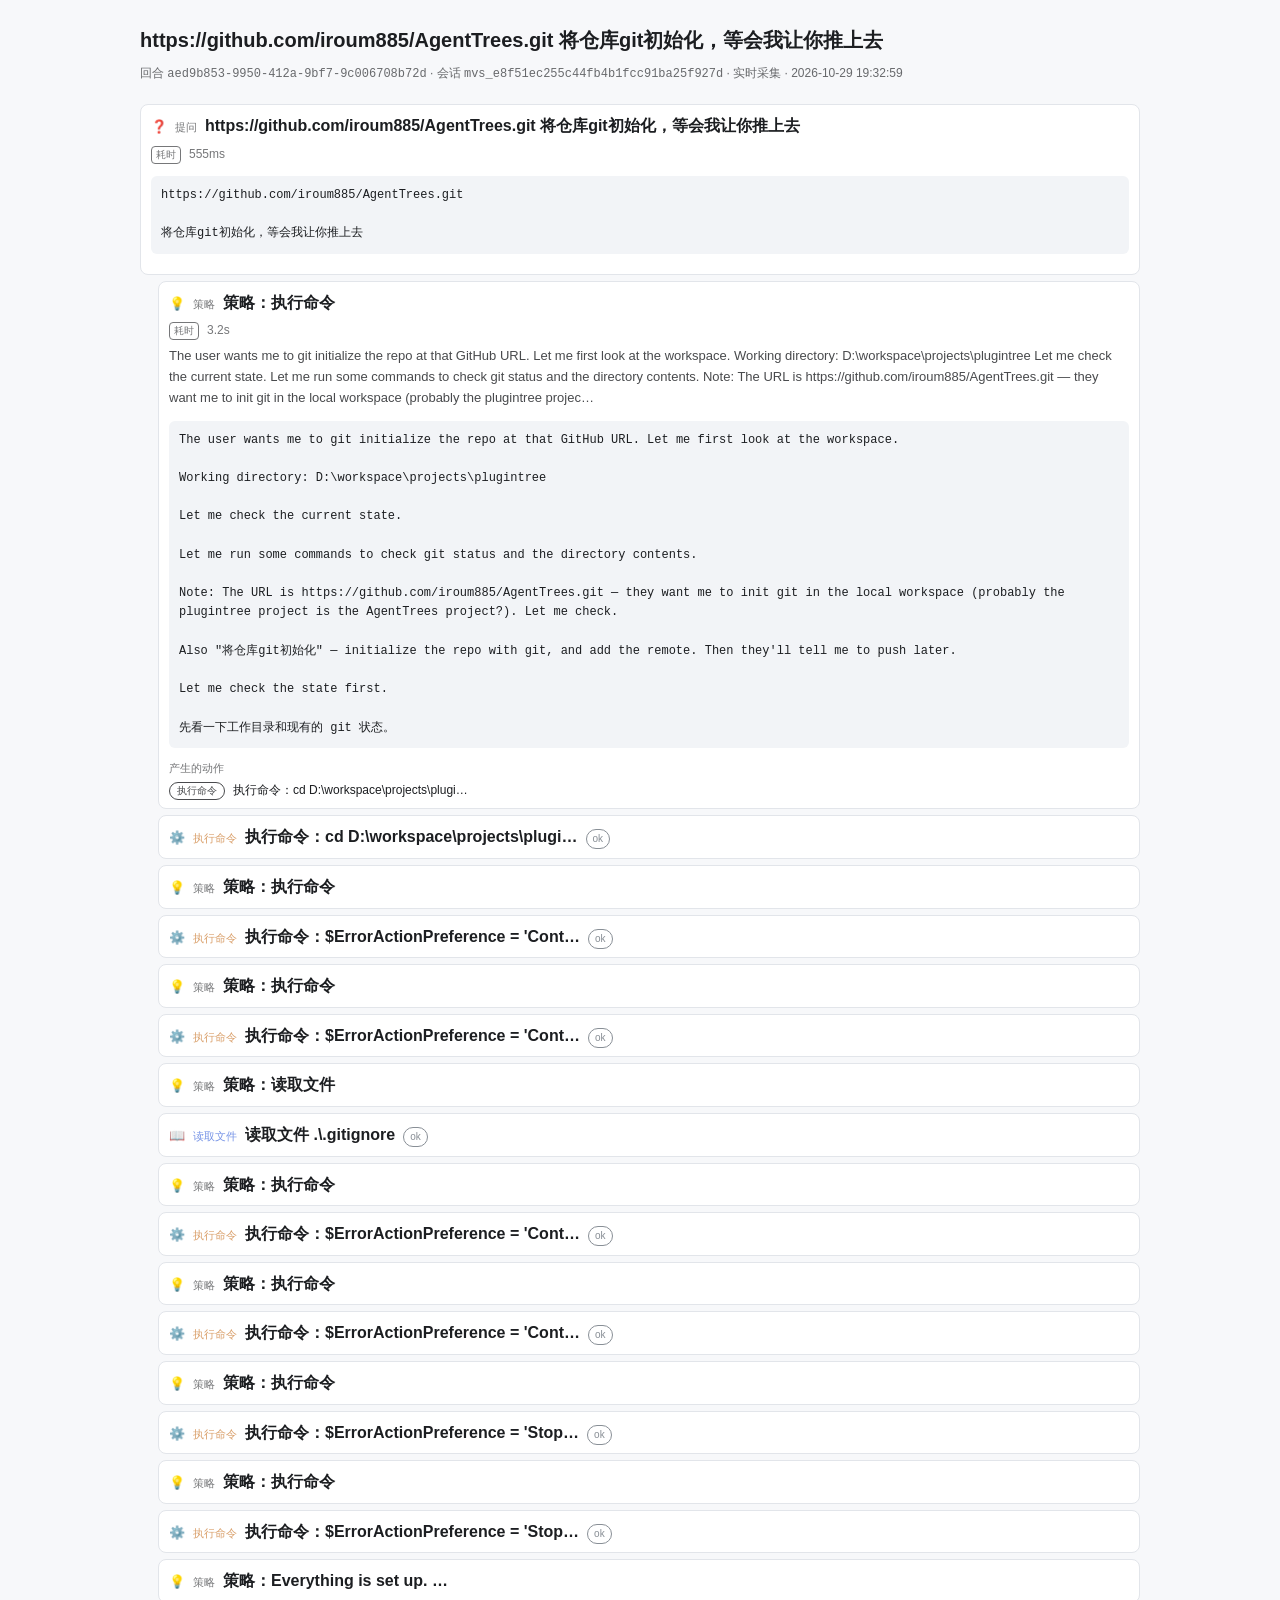
==== commit d058d22f: "feat: centred-spine layout, action classes and multi-workspace viewer - Draw the turn as a centred s" ====
--- a/exports/sample-tree.html
+++ b/exports/sample-tree.html
@@ -3,7 +3,7 @@
 <head>
 <meta charset="utf-8">
 <meta name="viewport" content="width=device-width, initial-scale=1">
-<title>1. 节点卡片内没有耗时 2. 点开新的会话，没有实时生成节点。（Agent每思考一下，触发事件，节点就要实时生成） 3. 节点详情里，删掉原始事件的显示。（内容要适合给人看） 4. 类似 “write: D:\workspace\pro…</title>
+<title>https://github.com/iroum885/AgentTrees.git 将仓库git初始化，等会我让你推上去</title>
 <style>
   :root { color-scheme: light dark; }
   body { font-family: -apple-system, "Segoe UI", "Microsoft YaHei", sans-serif; margin: 0; padding: 24px; line-height: 1.6; background: #f7f8fa; color: #1c1e21; }
@@ -29,64 +29,87 @@
   .dur-label { font-size: 10px; border: 1px solid currentColor; border-radius: 4px; padding: 0 4px; }
   pre { white-space: pre-wrap; word-break: break-word; background: #f2f4f7; padding: 10px; border-radius: 6px; font-size: 12px; overflow-x: auto; }
   pre.out { background: #eef6ff; }
+  .acts-label { margin: 10px 0 4px; font-size: 11px; opacity: .6; }
+  ul.acts { list-style: none; margin: 0; padding: 0; display: flex; flex-direction: column; gap: 4px; }
+  ul.acts li { display: flex; gap: 8px; align-items: baseline; font-size: 12px; }
+  .act-kind { flex: none; font-size: 10px; border: 1px solid currentColor; border-radius: 999px; padding: 0 7px; opacity: .8; }
+  .act-title { word-break: break-word; }
+  details.node.act-read > summary .label { color: #1d4ed8; }
+  details.node.act-write > summary .label { color: #15803d; }
+  details.node.act-edit > summary .label { color: #0f766e; }
+  details.node.act-search > summary .label { color: #0369a1; }
+  details.node.act-find > summary .label { color: #4338ca; }
+  details.node.act-exec > summary .label { color: #c2620a; }
+  details.node.act-web > summary .label { color: #4338ca; }
+  details.node.act-browser > summary .label { color: #7e22ce; }
+  details.node.act-skill > summary .label { color: #be185d; }
+  details.node.act-mcp > summary .label { color: #7e22ce; }
+  details.node.act-agent > summary .label { color: #0f766e; }
+  details.node.act-ask > summary .label { color: #b45309; }
+  details.node.act-deploy > summary .label { color: #b91c1c; }
 </style>
 </head>
 <body>
 <header>
-  <h1>1. 节点卡片内没有耗时
-2. 点开新的会话，没有实时生成节点。（Agent每思考一下，触发事件，节点就要实时生成）
-3. 节点详情里，删掉原始事件的显示。（内容要适合给人看）
-4. 类似 “write: D:\workspace\projects\plugintree\scripts\lib\labels.mjs” 要改成相对路径
-5. 查看某个树时，默认总是在根节点，而且缩放在 100%</h1>
-  <div class="meta">回合 <code>c42c7ee1-7060-4e90-ae25-4463f5406ce1</code> · 会话 <code>mvs_20d85d5ab8e44dcda12d770a644570ec</code> · 实时采集 · 2026-10-29 18:31:04</div>
+  <h1>https://github.com/iroum885/AgentTrees.git 
+
+将仓库git初始化，等会我让你推上去</h1>
+  <div class="meta">回合 <code>aed9b853-9950-412a-9bf7-9c006708b72d</code> · 会话 <code>mvs_e8f51ec255c44fb4b1fcc91ba25f927d</code> · 实时采集 · 2026-10-29 19:32:59</div>
 </header>
 <div class="tree">
-<details class="node type-question" open><summary><span class="icon">❓</span><span class="label">提问</span><span class="title">1. 节点卡片内没有耗时 2. 点开新的会话，没有实时生成节点。（Agent每思考一下，触发事件，节点就要实时生成） 3. 节点详情里，删掉原始事件的显示。（内容要适合给人看） 4. 类似 “write: D:\workspace\pro…</span></summary><p class="dur"><span class="dur-label">耗时</span>524ms</p><p class="sum">1. 节点卡片内没有耗时 2. 点开新的会话，没有实时生成节点。（Agent每思考一下，触发事件，节点就要实时生成） 3. 节点详情里，删掉原始事件的显示。（内容要适合给人看） 4. 类似 “write: D:\workspace\projects\plugintree\scripts\lib\labels.mjs” 要改成相对路径 5. 查看某个树时，默认总是在根节点，而且缩放在 100%</p><pre>1. 节点卡片内没有耗时
-2. 点开新的会话，没有实时生成节点。（Agent每思考一下，触发事件，节点就要实时生成）
-3. 节点详情里，删掉原始事件的显示。（内容要适合给人看）
-4. 类似 “write: D:\workspace\projects\plugintree\scripts\lib\labels.mjs” 要改成相对路径
-5. 查看某个树时，默认总是在根节点，而且缩放在 100%</pre></details>
-<details class="node type-scheme" open><summary><span class="icon">💡</span><span class="label">策略</span><span class="title">策略：执行命令</span></summary><p class="dur"><span class="dur-label">耗时</span>2.3s</p><p class="sum">Let me understand the context. The working directory is D:\workspace\projects\plugintree, and there's a plugintree skill. The user is reporting 5 issues about the PluginTree UI. Let me first explore the project to understand the codebase. Let me start by looking at the project structure. 我先看一下 plugintree 项目的结构，了解现在的实现。</p><pre>Let me understand the context. The working directory is D:\workspace\projects\plugintree, and there's a plugintree skill. The user is reporting 5 issues about the PluginTree UI.
-
-Let me first explore the project to understand the codebase.
-
-Let me start by looking at the project structure.
-
-我先看一下 plugintree 项目的结构，了解现在的实现。</pre></details>
-<details class="node type-execution"><summary><span class="icon">🔧</span><span class="label">执行</span><span class="title">执行命令：Get-ChildItem -Path D:\wor…</span><span class="tag st">ok</span></summary><p class="cmd"><span class="cmd-label">命令</span><code>bash: Get-ChildItem -Path D:\workspace\projects\plugintree -Force | Select-Object Mode, Name | Format-Table -AutoSize</code></p><p class="dur"><span class="dur-label">耗时</span>1.6s</p><pre class="out">{
-  &quot;content&quot;: [
-    {
-      &quot;type&quot;: &quot;text&quot;,
-      &quot;text&quot;: &quot;\r\nMode   Name           \r\n----   ----           \r\nd----- .minimax-plugin\r\nd----- .plugintree    \r\nd----- exports        \r\nd----- hooks          \r\nd----- scripts        \r\nd----- skills         \r\nd----- tools          \r\nd----- ui             \r\n-a---- .gitignore     \r\n-a---- icon-dark.png  \r\n-a---- icon.png       \r\n-a---- README.md      \r\n\r\n\r\n&quot;
-    }
-  ],
-  &quot;details&quot;: {
-    &quot;execution&quot;: {
-      &quot;status&quot;: &quot;succeeded&quot;,
-      &quot;reason&quot;: &quot;exited&quot;,
-      &quot;exitCode&quot;: 0
-    },
-    &quot;timing&quot;: {
-      &quot;commandTimeoutSeconds&quot;: 3600,
-      &quot;commandTimerStartedAt&quot;: 1793269867717,
-      &quot;commandDeadlineAt&quot;: 1793273467717
-    },
-    &quot;output&quot;: {
-      &quot;rawBytes&quot;: 342,
-      &quot;persistence&quot;: &quot;complete&quot;,
-      &quot;omittedBytes&quot;: 0
-    },
-    &quot;processOutput&quot;: {
-      &quot;stdout&quot;: &quot;\r\nMode   Name           \r\n----   ----           \r\nd----- .minimax-plugin\r\nd----- .plugintree    \r\nd----- exports        \r\nd----- hooks          \r\nd----- scripts        \r\nd----- skills         \r\nd----- tools          \r\nd----- ui             \r\n-a---- .gitignore     \r\n-a---- icon-dark.png  \r\n-a---- icon.png       \r\n-a---- README.md      \r\n\r\n\r\n&quot;,
+<details class="node type-question" open><summary><span class="icon">❓</span><span class="label">提问</span><span class="title">https://github.com/iroum885/AgentTrees.git 将仓库git初始化，等会我让你推上去</span></summary><p class="dur"><span class="dur-label">耗时</span>555ms</p><pre>https://github.com/iroum885/AgentTrees.git 
+
+将仓库git初始化，等会我让你推上去</pre></details>
+<details class="node type-scheme" open><summary><span class="icon">💡</span><span class="label">策略</span><span class="title">策略：执行命令</span></summary><p class="dur"><span class="dur-label">耗时</span>3.2s</p><p class="sum">The user wants me to git initialize the repo at that GitHub URL. Let me first look at the workspace. Working directory: D:\workspace\projects\plugintree Let me check the current state. Let me run some commands to check git status and the directory contents. Note: The URL is https://github.com/iroum885/AgentTrees.git — they want me to init git in the local workspace (probably the plugintree projec…</p><pre>The user wants me to git initialize the repo at that GitHub URL. Let me first look at the workspace.
+
+Working directory: D:\workspace\projects\plugintree
+
+Let me check the current state.
+
+Let me run some commands to check git status and the directory contents.
+
+Note: The URL is https://github.com/iroum885/AgentTrees.git — they want me to init git in the local workspace (probably the plugintree project is the AgentTrees project?). Let me check.
+
+Also &quot;将仓库git初始化&quot; — initialize the repo with git, and add the remote. Then they'll tell me to push later.
+
+Let me check the state first.
+
+先看一下工作目录和现有的 git 状态。</pre><p class="acts-label">产生的动作</p><ul class="acts"><li><span class="act-kind">执行命令</span><span class="act-title">执行命令：cd D:\workspace\projects\plugi…</span></li></ul></details>
+<details class="node type-execution act-exec"><summary><span class="icon">⚙️</span><span class="label">执行命令</span><span class="title">执行命令：cd D:\workspace\projects\plugi…</span><span class="tag st">ok</span></summary><p class="cmd"><span class="cmd-label">命令</span><code>bash: cd D:\workspace\projects\plugintree; Get-ChildItem -Force | Select-Object Mode,Length,Name; Write-Output &quot;--- git ---&quot;; git status 2&gt;&amp;1 | Select-Object -First 20</code></p><p class="dur"><span class="dur-label">耗时</span>2.0s</p><pre class="out">{
+  &quot;content&quot;: [
+    {
+      &quot;type&quot;: &quot;text&quot;,
+      &quot;text&quot;: &quot;\r\n\n\nCommand exited with code 128&quot;
+    }
+  ],
+  &quot;details&quot;: {
+    &quot;execution&quot;: {
+      &quot;status&quot;: &quot;failed&quot;,
+      &quot;reason&quot;: &quot;exited&quot;,
+      &quot;exitCode&quot;: 128,
+      &quot;message&quot;: &quot;Command exited with code 128&quot;
+    },
+    &quot;timing&quot;: {
+      &quot;commandTimeoutSeconds&quot;: 3600,
+      &quot;commandTimerStartedAt&quot;: 1793273584174,
+      &quot;commandDeadlineAt&quot;: 1793277184174
+    },
+    &quot;output&quot;: {
+      &quot;rawBytes&quot;: 2,
+      &quot;persistence&quot;: &quot;complete&quot;,
+      &quot;omittedBytes&quot;: 0
+    },
+    &quot;processOutput&quot;: {
+      &quot;stdout&quot;: &quot;\r\n&quot;,
       &quot;stderr&quot;: &quot;&quot;,
-      &quot;exitCode&quot;: 0,
-      &quot;interrupted&quot;: false,
-      &quot;stdoutTruncated&quot;: false,
-      &quot;stderrTruncated&quot;: false,
-      &quot;rawOutputPath&quot;: &quot;C:\\Users\\iroum\\.minimax\\background-tasks\\bg_f7e767f8-db7d-4f4f-9fbf-d7122cf96886\\output.log&quot;
-    },
-    &quot;description&quot;: &quot;List project root&quot;,
-    &quot;fullOutputPath&quot;: &quot;C:\\Users\\iroum\\.minimax\\background-tasks\\bg_f7e767f8-db7d-4f4f-9fbf-d7122cf96886\\output.log&quot;,
+      &quot;exitCode&quot;: 128,
+      &quot;interrupted&quot;: false,
+      &quot;stdoutTruncated&quot;: false,
+      &quot;stderrTruncated&quot;: false,
+      &quot;rawOutputPath&quot;: &quot;C:\\Users\\iroum\\.minimax\\background-tasks\\bg_94a2036e-91e3-441c-b8a8-f398eb271df5\\output.log&quot;
+    },
+    &quot;description&quot;: &quot;List workspace files and check git status&quot;,
+    &quot;fullOutputPath&quot;: &quot;C:\\Users\\iroum\\.minimax\\background-tasks\\bg_94a2036e-91e3-441c-b8a8-f398eb271df5\\output.log&quot;,
     &quot;envSanitized&quot;: [
       &quot;MAVIS_BUILD_ENV&quot;,
       &quot;MAVIS_DATA_DIR&quot;,
@@ -94,15 +117,17 @@
       &quot;MINIMAX_DATA_DIR&quot;,
       &quot;__MAVIS_RUNTIME_DATA_DIR_SOURCE&quot;
     ],
-    &quot;status&quot;: &quot;succeeded&quot;,
-    &quot;task_id&quot;: &quot;bg_f7e767f8-db7d-4f4f-9fbf-d7122cf96886&quot;
-  }
-}</pre></details>
-<details class="node type-execution"><summary><span class="icon">🔧</span><span class="label">执行</span><span class="title">执行命令：Get-ChildItem -Path D:\wor…</span><span class="tag st">ok</span></summary><p class="cmd"><span class="cmd-label">命令</span><code>bash: Get-ChildItem -Path D:\workspace\projects\plugintree -Recurse -File -Include *.mjs,*.js,*.json,*.md -Exclude package-lock.json | Where-Object { $_.FullName -notmatch 'node_modules' } | Select-Object -ExpandProperty FullName</code></p><p class="dur"><span class="dur-label">耗时</span>1.9s</p><pre class="out">{
-  &quot;content&quot;: [
-    {
-      &quot;type&quot;: &quot;text&quot;,
-      &quot;text&quot;: &quot;D:\\workspace\\projects\\plugintree\\.minimax-plugin\\plugin.json\r\nD:\\workspace\\projects\\plugintree\\.plugintree\\state\\sessions.json\r\nD:\\workspace\\projects\\plugintree\\.plugintree\\state\\transcripts.json\r\nD:\\workspace\\projects\\plugintree\\.plugintree\\trees\\004019bc-f6c9-4347-bec4-f2d35c010dbd.json\r\nD:\\workspace\\projects\\plugintree\\.plugintree\\trees\\19a4801f-ed00-4182-b5b3-c143a1b43ac2.json\r\nD:\\workspace\\projects\\plugintree\\.plugintree\\trees\\1bb2f2a4-fbb0-4523-97d8-f6aa03626a63.json\r\nD:\\workspace\\projects\\plugintree\\.plugintree\\trees\\1f69f843-bdf6-4acc-b03d-ea28a8049c23.json\r\nD:\\workspace\\projects\\plugintree\\.plugintree\\trees\\30bee1a9-d761-47a3-a7ee-6a1562371f91.json\r\nD:\\workspace\\projects\\plugintree\\.plugintree\\trees\\3b5e3df1-d21c-483f-844b-5762fb26fc63.json\r\nD:\\workspace\\projects\\plugintree\\.plugintree\\trees\\3d5479bd-5c96-4d46-8b2a-06efb1360598.json\r\nD:\\workspace\\projects\\plugintree\\.plugintree\\trees\\443af50e-3156-470a-8b03-e7922fd5f1d5.json\r\nD:\\workspace\\projects\\plugintree\\.plugintree\\trees\\4da84c95-2463-4071-bab6-7965547ac494.json\r\nD:\\workspace\\projects\\plugintree\\.plugintree\\trees\\579435a5-fa0d-4271-9072-4bb6d5cbc38b.json\r\nD:\\workspace\\projects\\plugintree\\.plugintree\\trees\\5dc9ee63-ed70-415f-bac7-bd1051d6226f.json\r\nD:\\workspace\\projects\\plugintree\\.plugintree\\trees\\5fb05646-b3c0-4ffe-b52e-69896fb44889.json\r\nD:\\workspace\\projects\\plugintree\\.plugintree\\trees\\6d947947-fa00-4e41-b6da-15cd9dd0ef26.json\r\nD:\\workspace\\projects\\plugintree\\.plugintree\\trees\\6f698dc8-67f8-4a93-bab2-c3c3d7324041.json\r\nD:\\workspace\\projects\\plugintree\\.plugintree\\trees\\717793e1-bd07-45c7-a52d-73bb6933e618.json\r\nD:\\workspace\\projects\\plugintree\\.plugintree\\trees\\72bb6c7c-0175-4e96-9ca8-dadca7767c82.json\r\nD:\\workspace\\projects\\plugintree\\.plugintree\\trees\\7649a1cb-b750-4818-9f96-c33b1cda7d71.json\r\nD:\\workspace\\projects\\plugintree\\.plugintree\\trees\\8a9bbfd1-ae55-46e1-9740-09b4c3311495.json\r\nD:\\workspace\\projects\\plugintree\\.plugintree\\trees\\9084f423-f68f-4bfd-912f-4ec176148d9e.json\r\nD:\\workspace\\projects\\plugintree\\.plugintree\\trees\\95545110-d870-4be7-acfb-aa6fc3a10179.json\r\nD:\\workspace\\projects\\plugintree\\.plugintree\\trees\\9b1586ba-68c4-4fbf-9006-85f203f3c5e4.json\r\nD:\\workspace\\projects\\plugintree\\.plugintree\\trees\\9f5e6a1b-dad9-45fd-bf76-521c10ac8892.json\r\nD:\\workspace\\projects\\plugintree\\.plugintree\\trees\\a5bd7b19-8db6-4bb9-b637-b88d04b8be1c.json\r\nD:\\workspace\\projects\\plugintree\\.plugintree\\trees\\b1004002-dc02-455f-9f63-905368e10701.json\r\nD:\\workspace\\projects\\plugintree\\.plugintree\\trees\\b34d3dfc-44d5-4c30-9341-0a43a55faaa9.json\r\nD:\\workspace\\projects\\plugintree\\.plugintree\\trees\\b6f09b50-2abf-4b86-8d50-11e3c7bf30e5.json\r\nD:\\workspace\\projects\\plugintree\\.plugintree\\trees\\b74ba158-9216-42ce-a8c7-23307031f345.json\r\nD:\\workspace\\projects\\plugintree\\.plugintree\\trees\\b7d56a2b-3078-4ea5-ad37-871b0982955f.json\r\nD:\\workspace\\projects\\plugintree\\.plugintree\\trees\\d0e5d980-c0d0-4f9a-b8ca-074e235f2e98.json\r\nD:\\workspace\\projects\\plugintree\\.plugintree\\trees\\d1a7b85a-2bb9-4e06-9ccd-d8e296465a3f.json\r\nD:\\workspace\\projects\\plugintree\\.plugintree\\trees\\db57aa77-c103-459a-8806-e8cceeb78145.json\r\nD:\\workspace\\projects\\plugintree\\.plugintree\\trees\\ea5b6428-a675-42c5-8e93-83202b6a8095.json\r\nD:\\workspace\\projects\\plugintree\\.plugintree\\trees\\ee5fbc6a-8a96-4d9c-8480-65973b335cf8.json\r\nD:\\workspace\\projects\\plugintree\\.plugintree\\trees\\f4a6ed67-3134-4939-a623-751074cf06af.json\r\nD:\\workspace\\projects\\plugintree\\.plugintree\\trees\\f9d63e57-703c-4f5c-a275-9527c33cc771.json\r\nD:\\workspace\\projects\\plugintree\\.plugintree\\trees\\faec3f3c-a760-4c80-bcab-ba15f5d14c4e.json\r\nD:\\workspace\\projects\\plugintree\\.plugintree\\trees\\fce0ad80-f5a4-4d72-b487-cde747f55481.json\r\nD:\\workspace\\projects\\plugintree\\.plugintree\\trees\\feeecba7-3f41-4692-8c4e-109c7292dcae.json\r\nD:\\workspace\\projects\\plugintree\\.plugintree\\trees\\turn_049e036f-a362-4a2d-8540-95bcab6595ad.json\r\nD:\\workspace\\projects\\plugintree\\.plugintree\\trees\\turn_5e66f592-8a14-479b-8fab-23d8b337508a.json\r\nD:\\workspace\\projects\\plugintree\\.plugintree\\trees\\turn_af19b411-d0c7-4a7d-a024-c140646eb4eb.json\r\nD:\\workspace\\projects\\plugintree\\.plugintree\\trees\\turn_df69a47d-d66f-4c22-ba57-2ca187321e8c.json\r\nD:\\workspace\\projects\\plugintree\\.plugintree\\trees\\turn_df69a47d-d66f-4c22-ba57-2ca187321e8c.mech.json\r\nD:\\workspace\\projects\\plugintree\\.plugintree\\trees\\turn_f45da634-0c2a-4d04-afa5-1533847ddfa7.json\r\nD:\\workspace\\projects\\plugintree\\.plugintree\\trees\\turn_task_bg_bg_87e45366-99e7-45f5-bfd9-682a82eed347.json\r\nD:\\workspace\\projects\\plugintree\\.plugintree\\trees\\turn_task_bg_bg_89e72ae6-3098-467e-8da8-15a852a08e8a.json\r\nD:\\workspace\\projects\\plugintree\\.plugintree\\trees\\turn_task_bg_bg_d996830f-d5cd-492b-8b73-b3a03fefb2a4.json\r\nD:\\workspace\\projects\\plugintree\\exports\\sample-tree.md\r\nD:\\workspace\\projects\\plugintree\\hooks\\hooks.json\r\nD:\\workspace\\projects\\plugintree\\scripts\\lib\\export.mjs\r\nD:\\workspace\\projects\\plugintree\\scripts\\lib\\labels.mjs\r\nD:\\workspace\\projects\\plugintree\\scripts\\lib\\paths.mjs\r\nD:\\workspace\\projects\\plugintree\\scripts\\lib\\store.mjs\r\nD:\\workspace\\projects\\plugintree\\scripts\\lib\\transcript.mjs\r\nD:\\workspace\\projects\\plugintree\\scripts\\lib\\tree.mjs\r\nD:\\workspace\\projects\\plugintree\\scripts\\lib\\util.mjs\r\nD:\\workspace\\projects\\plugintree\\scripts\\backfill.mjs\r\nD:\\workspace\\projects\\plugintree\\scripts\\collect.mjs\r\nD:\\workspace\\projects\\plugintree\\scripts\\install.mjs\r\nD:\\workspace\\projects\\plugintree\\scripts\\serve.mjs\r\nD:\\workspace\\projects\\plugintree\\skills\\plugintree\\SKILL.md\r\nD:\\workspace\\projects\\plugintree\\tools\\check-sse.mjs\r\nD:\\workspace\\projects\\plugintree\\tools\\diagnose.mjs\r\nD:\\workspace\\projects\\plugintree\\tools\\export-sample.mjs\r\nD:\\workspace\\projects\\plugintree\\tools\\inspect-roots.mjs\r\nD:\\workspace\\projects\\plugintree\\tools\\list-trees.mjs\r\nD:\\workspace\\projects\\plugintree\\tools\\rebuild.mjs\r\nD:\\workspace\\projects\\plugintree\\tools\\selftest.mjs\r\nD:\\workspace\\projects\\plugintree\\tools\\show-tree.mjs\r\nD:\\workspace\\projects\\plugintree\\tools\\validate-package.mjs\r\nD:\\workspace\\projects\\plugintree\\ui\\app.js\r\nD:\\workspace\\projects\\plugintree\\README.md\r\n&quot;
+    &quot;status&quot;: &quot;failed&quot;,
+    &quot;task_id&quot;: &quot;bg_94a2036e-91e3-441c-b8a8-f398eb271df5&quot;,
+    &quot;is_error&quot;: true
+  }
+}</pre></details>
+<details class="node type-scheme"><summary><span class="icon">💡</span><span class="label">策略</span><span class="title">策略：执行命令</span></summary><p class="dur"><span class="dur-label">耗时</span>2.5s</p><p class="sum">Hmm, exit code 128 and no output. Let me run more carefully — maybe the cd failed or output wasswallowed.</p><pre>Hmm, exit code 128 and no output. Let me run more carefully — maybe the cd failed or output wasswallowed.</pre><p class="acts-label">产生的动作</p><ul class="acts"><li><span class="act-kind">执行命令</span><span class="act-title">执行命令：$ErrorActionPreference = 'Cont…</span></li></ul></details>
+<details class="node type-execution act-exec"><summary><span class="icon">⚙️</span><span class="label">执行命令</span><span class="title">执行命令：$ErrorActionPreference = 'Cont…</span><span class="tag st">ok</span></summary><p class="cmd"><span class="cmd-label">命令</span><code>bash: $ErrorActionPreference = 'Continue'; Set-Location 'D:\workspace\projects\plugintree'; Get-ChildItem -Force | Format-Table Mode,Length,Name -AutoSize | Out-String</code></p><p class="dur"><span class="dur-label">耗时</span>2.2s</p><pre class="out">{
+  &quot;content&quot;: [
+    {
+      &quot;type&quot;: &quot;text&quot;,
+      &quot;text&quot;: &quot;\r\nMode   Length Name           \r\n----   ------ ----           \r\nd-----        .minimax-plugin\r\nd-----        .plugintree    \r\nd-----        exports        \r\nd-----        hooks          \r\nd-----        scripts        \r\nd-----        skills         \r\nd-----        tools          \r\nd-----        ui             \r\n-a---- 102    .gitignore     \r\n-a---- 158049 icon-dark.png  \r\n-a---- 127527 icon.png       \r\n-a---- 7211   README.md      \r\n\r\n\r\n\r\n&quot;
     }
   ],
   &quot;details&quot;: {
@@ -113,94 +138,153 @@
     },
     &quot;timing&quot;: {
       &quot;commandTimeoutSeconds&quot;: 3600,
-      &quot;commandTimerStartedAt&quot;: 1793269870331,
-      &quot;commandDeadlineAt&quot;: 1793273470331
-    },
-    &quot;output&quot;: {
-      &quot;rawBytes&quot;: 6065,
-      &quot;persistence&quot;: &quot;complete&quot;,
-      &quot;omittedBytes&quot;: 0
-    },
-    &quot;processOutput&quot;: {
-      &quot;stdout&quot;: &quot;D:\\workspace\\projects\\plugintree\\.minimax-plugin\\plugin.json\r\nD:\\workspace\\projects\\plugintree\\.plugintree\\state\\sessions.json\r\nD:\\workspace\\projects\\plugintree\\.plugintree\\state\\transcripts.json\r\nD:\\workspace\\projects\\plugintree\\.plugintree\\trees\\004019bc-f6c9-4347-bec4-f2d35c010dbd.json\r\nD:\\workspace\\projects\\plugintree\\.plugintree\\trees\\19a4801f-ed00-4182-b5b3-c143a1b43ac2.json\r\nD:\\workspace\\projects\\plugintree\\.plugintree\\trees\\1bb2f2a4-fbb0-4523-97d8-f6aa03626a63.json\r\nD:\\workspace\\projects\\plugintree\\.plugintree\\trees\\1f69f843-bdf6-4acc-b03d-ea28a8049c23.json\r\nD:\\workspace\\projects\\plugintree\\.plugintree\\trees\\30bee1a9-d761-47a3-a7ee-6a1562371f91.json\r\nD:\\workspace\\projects\\plugintree\\.plugintree\\trees\\3b5e3df1-d21c-483f-844b-5762fb26fc63.json\r\nD:\\workspace\\projects\\plugintree\\.plug</pre></details>
-<details class="node type-scheme"><summary><span class="icon">💡</span><span class="label">策略</span><span class="title">策略：执行命令、读取文件</span></summary><p class="dur"><span class="dur-label">耗时</span>3.1s</p><p class="sum">Let me look at the key files: ui/app.js, scripts/lib/*.mjs, hooks/hooks.json, scripts/serve.mjs. Let me read them in parallel. 项目结构清楚了。我来读一下核心文件。</p><pre>Let me look at the key files: ui/app.js, scripts/lib/*.mjs, hooks/hooks.json, scripts/serve.mjs.
-
-Let me read them in parallel.
-
-项目结构清楚了。我来读一下核心文件。</pre></details>
-<details class="node type-execution"><summary><span class="icon">🔧</span><span class="label">执行</span><span class="title">执行命令：Get-ChildItem -Path D:\wor…</span><span class="tag st">ok</span></summary><p class="cmd"><span class="cmd-label">命令</span><code>bash: Get-ChildItem -Path D:\workspace\projects\plugintree -Recurse -File -Include *.html,*.css | Where-Object { $_.FullName -notmatch 'node_modules' } | Select-Object FullName, Length; Write-Output '---'; Get-ChildItem D:\workspace\projects\plugintree\ui -Force | Select-Object Name, Length</code></p><p class="dur"><span class="dur-label">耗时</span>1.6s</p><pre class="out">{
-  &quot;content&quot;: [
-    {
-      &quot;type&quot;: &quot;text&quot;,
-      &quot;text&quot;: &quot;\r\n&quot;
-    }
-  ],
-  &quot;details&quot;: {
-    &quot;execution&quot;: {
-      &quot;status&quot;: &quot;succeeded&quot;,
-      &quot;reason&quot;: &quot;exited&quot;,
-      &quot;exitCode&quot;: 0
-    },
-    &quot;timing&quot;: {
-      &quot;commandTimeoutSeconds&quot;: 3600,
-      &quot;commandTimerStartedAt&quot;: 1793269875229,
-      &quot;commandDeadlineAt&quot;: 1793273475229
-    },
-    &quot;output&quot;: {
-      &quot;rawBytes&quot;: 2,
-      &quot;persistence&quot;: &quot;complete&quot;,
-      &quot;omittedBytes&quot;: 0
-    },
-    &quot;processOutput&quot;: {
-      &quot;stdout&quot;: &quot;\r\n&quot;,
+      &quot;commandTimerStartedAt&quot;: 1793273588763,
+      &quot;commandDeadlineAt&quot;: 1793277188763
+    },
+    &quot;output&quot;: {
+      &quot;rawBytes&quot;: 442,
+      &quot;persistence&quot;: &quot;complete&quot;,
+      &quot;omittedBytes&quot;: 0
+    },
+    &quot;processOutput&quot;: {
+      &quot;stdout&quot;: &quot;\r\nMode   Length Name           \r\n----   ------ ----           \r\nd-----        .minimax-plugin\r\nd-----        .plugintree    \r\nd-----        exports        \r\nd-----        hooks          \r\nd-----        scripts        \r\nd-----        skills         \r\nd-----        tools          \r\nd-----        ui             \r\n-a---- 102    .gitignore     \r\n-a---- 158049 icon-dark.png  \r\n-a---- 127527 icon.png       \r\n-a---- 7211   README.md      \r\n\r\n\r\n\r\n&quot;,
       &quot;stderr&quot;: &quot;&quot;,
       &quot;exitCode&quot;: 0,
       &quot;interrupted&quot;: false,
       &quot;stdoutTruncated&quot;: false,
       &quot;stderrTruncated&quot;: false,
-      &quot;rawOutputPath&quot;: &quot;C:\\Users\\iroum\\.minimax\\background-tasks\\bg_1d83aeae-50c4-448f-aa76-abc50c07feb1\\output.log&quot;
-    },
-    &quot;description&quot;: &quot;List ui files&quot;,
-    &quot;fullOutputPath&quot;: &quot;C:\\Users\\iroum\\.minimax\\background-tasks\\bg_1d83aeae-50c4-448f-aa76-abc50c07feb1\\output.log&quot;,
+      &quot;rawOutputPath&quot;: &quot;C:\\Users\\iroum\\.minimax\\background-tasks\\bg_a892180f-073e-4dd9-a2fb-1e380acf8100\\output.log&quot;
+    },
+    &quot;description&quot;: &quot;List workspace files&quot;,
+    &quot;fullOutputPath&quot;: &quot;C:\\Users\\iroum\\.minimax\\background-tasks\\bg_a892180f-073e-4dd9-a2fb-1e380acf8100\\output.log&quot;,
     &quot;status&quot;: &quot;succeeded&quot;,
-    &quot;task_id&quot;: &quot;bg_1d83aeae-50c4-448f-aa76-abc50c07feb1&quot;
-  }
-}</pre></details>
-<details class="node type-execution"><summary><span class="icon">🔧</span><span class="label">执行</span><span class="title">读取文件 .\hooks\hooks.json</span><span class="tag st">ok</span></summary><p class="cmd"><span class="cmd-label">命令</span><code>read: .\hooks\hooks.json</code></p><p class="dur"><span class="dur-label">耗时</span>518ms</p><pre class="out">{
-  &quot;content&quot;: [
-    {
-      &quot;type&quot;: &quot;text&quot;,
-      &quot;text&quot;: &quot;     1→{\n     2→  \&quot;hooks\&quot;: {\n     3→    \&quot;SessionStart\&quot;: [\n     4→      {\n     5→        \&quot;hooks\&quot;: [\n     6→          {\n     7→            \&quot;type\&quot;: \&quot;command\&quot;,\n     8→            \&quot;command\&quot;: \&quot;node \\\&quot;${PLUGIN_ROOT}/scripts/collect.mjs\\\&quot;\&quot;,\n     9→            \&quot;commandWindows\&quot;: \&quot;node \\\&quot;${PLUGIN_ROOT}\\\\scripts\\\\collect.mjs\\\&quot;\&quot;,\n    10→            \&quot;timeout\&quot;: 5\n    11→          }\n    12→        ]\n    13→      }\n    14→    ],\n    15→    \&quot;SessionEnd\&quot;: [\n    16→      {\n    17→        \&quot;hooks\&quot;: [\n    18→          {\n    19→            \&quot;type\&quot;: \&quot;command\&quot;,\n    20→            \&quot;command\&quot;: \&quot;node \\\&quot;${PLUGIN_ROOT}/scripts/collect.mjs\\\&quot;\&quot;,\n    21→            \&quot;commandWindows\&quot;: \&quot;node \\\&quot;${PLUGIN_ROOT}\\\\scripts\\\\collect.mjs\\\&quot;\&quot;,\n    22→            \&quot;timeout\&quot;: 3\n    23→          }\n    24→        ]\n    25→      }\n    26→    ],\n    27→    \&quot;UserPromptSubmit\&quot;: [\n    28→      {\n    29→        \&quot;hooks\&quot;: [\n    30→          {\n    31→            \&quot;type\&quot;: \&quot;command\&quot;,\n    32→            \&quot;command\&quot;: \&quot;node \\\&quot;${PLUGIN_ROOT}/scripts/collect.mjs\\\&quot;\&quot;,\n    33→            \&quot;commandWindows\&quot;: \&quot;node \\\&quot;${PLUGIN_ROOT}\\\\scripts\\\\collect.mjs\\\&quot;\&quot;,\n    34→            \&quot;timeout\&quot;: 5\n    35→          }\n    36→        ]\n    37→      }\n    38→    ],\n    39→    \&quot;PreToolUse\&quot;: [\n    40→      {\n    41→        \&quot;hooks\&quot;: [\n    42→          {\n    43→            \&quot;type\&quot;: \&quot;command\&quot;,\n    44→            \&quot;command\&quot;: \&quot;node \\\&quot;${PLUGIN_ROOT}/scripts/collect.mjs\\\&quot;\&quot;,\n    45→            \&quot;commandWindows\&quot;: \&quot;node \\\&quot;${PLUGIN_ROOT}\\\\scripts\\\\collect.mjs\\\&quot;\&quot;,\n    46→            \&quot;timeout\&quot;: 5\n    47→          }\n    48→        ]\n    49→      }\n    50→    ],\n    51→    \&quot;PermissionRequest\&quot;: [\n    52→      {\n    53→        \&quot;hooks\&quot;: [\n    54→          {\n    55→            \&quot;type\&quot;: \&quot;command\&quot;,\n    56→            \&quot;command\&quot;: \&quot;node \\\&quot;${PLUGIN_ROOT}/scripts/collect.mjs\\\&quot;\&quot;,\n    57→            \&quot;commandWindows\&quot;: \&quot;node \\\&quot;${PLUGIN_ROOT}\\\\scripts\\\\collect.mjs\\\&quot;\&quot;,\n    58→            \&quot;timeout\&quot;: 5\n    59→          }\n    60→        ]\n    61→      }\n    62→    ],\n    63→    \&quot;PostToolUse\&quot;: [\n    64→      {\n    65→        \&quot;hooks\&quot;: [\n    66→          {\n    67→            \&quot;type\&quot;: \&quot;command\&quot;,\n    68→            \&quot;command\&quot;: \&quot;node \\\&quot;${PLUGIN_ROOT}/scripts/collect.mjs\\\&quot;\&quot;,\n    69→            \&quot;commandWindows\&quot;: \&quot;node \\\&quot;${PLUGIN_ROOT}\\\\scripts\\\\collect.mjs\\\&quot;\&quot;,\n    70→            \&quot;timeout\&quot;: 5\n    71→          }\n    72→        ]\n    73→      }\n    74→    ],\n    75→    \&quot;SubagentStart\&quot;: [\n    76→      {\n    77→        \&quot;hooks\&quot;: [\n    78→          {\n    79→            \&quot;type\&quot;: \&quot;command\&quot;,\n    80→            \&quot;command\&quot;: \&quot;node \\\&quot;${PLUGIN_ROOT}/scripts/collect.mjs\\\&quot;\&quot;,\n    81→            \&quot;commandWindows\&quot;: \&quot;node \\\&quot;${PLUGIN_ROOT}\\\\scripts\\\\collect.mjs\\\&quot;\&quot;,\n    82→            \&quot;timeout\&quot;: 5\n    83→          }\n    84→        ]\n    85→      }\n    86→    ],\n    87→    \&quot;SubagentStop\&quot;: [\n    88→      {\n    89→        \&quot;hooks\&quot;: [\n    90→          {\n    91→            \&quot;type\&quot;: \&quot;command\&quot;,\n    92→            \&quot;command\&quot;: \&quot;node \\\&quot;${PLUGIN_ROOT}/scripts/collect.mjs\\\&quot;\&quot;,\n    93→            \&quot;commandWindows\&quot;: \&quot;node \\\&quot;${PLUGIN_ROOT}\\\\scripts\\\\collect.mjs\\\&quot;\&quot;,\n    94→            \&quot;timeout\&quot;: 5\n    95→          }\n    96→        ]\n    97→      }\n    98→    ],\n    99→    \&quot;Stop\&quot;: [\n   100→      {\n   101→        \&quot;hooks\&quot;: [\n   102→          {\n   103→            \&quot;type\&quot;: \&quot;command\&quot;,\n   104→            \&quot;command\&quot;: \&quot;node \\\&quot;${PLUGIN_ROOT}/scripts/collect.mjs\\\&quot;\&quot;,\n   105→            \&quot;commandWindows\&quot;: \&quot;node \\\&quot;${PLUGIN_ROOT}\\\\scripts\\\\collect.mjs\\\&quot;\&quot;,\n   106→            \&quot;timeout\&quot;: 5\n   107→          }\n   108→        ]\n   109→      }\n   110→    ],\n   111→    \&quot;PreCompact\&quot;: [\n   112→      {\n   113→        \&quot;hooks\&quot;: [\n   114→          {\n   115→            \&quot;type\&quot;: \&quot;command\&quot;,\n   116→            \&quot;command\&quot;: \&quot;node \\\&quot;${PLUGIN_ROOT}/scripts/collect.mjs\\\&quot;\&quot;,\n   117→            \&quot;commandWindows\&quot;: \&quot;node \\\&quot;${PLUGIN_ROOT}\\\\scripts\\\\collect.mjs\\\&quot;\&quot;,\n   118→            \&quot;timeout\&quot;: 5\n   119→          }\n   120→        ]\n   121→      }\n   122→    ],\n   123→    \&quot;PostCompact\&quot;: [\n   124→      {\n   125→        \&quot;hooks\&quot;: [\n   126→          {\n   127→            \&quot;type\&quot;: \&quot;command\&quot;,\n   128→            \&quot;command\&quot;: \&quot;node \\\&quot;${PLUGIN_ROOT}/scripts/collect.mjs\\\&quot;\&quot;,\n   129→            \&quot;commandWindows\&quot;: \&quot;node \\\&quot;${PLUGIN_ROOT}\\\\scripts\\\\collect.mjs\\\&quot;\&quot;,\n   130→            \&quot;timeout\&quot;: 5\n   131→          }\n   132→        ]\n   133→      }\n   134→    ]\n   135→  }\n   136→}\n&quot;
+    &quot;task_id&quot;: &quot;bg_a892180f-073e-4dd9-a2fb-1e380acf8100&quot;
+  }
+}</pre></details>
+<details class="node type-scheme"><summary><span class="icon">💡</span><span class="label">策略</span><span class="title">策略：执行命令</span></summary><p class="dur"><span class="dur-label">耗时</span>2.9s</p><p class="sum">No .git directory yet. Let me check git availability and the .gitignore, README.</p><pre>No .git directory yet. Let me check git availability and the .gitignore, README.</pre><p class="acts-label">产生的动作</p><ul class="acts"><li><span class="act-kind">执行命令</span><span class="act-title">执行命令：$ErrorActionPreference = 'Cont…</span></li></ul></details>
+<details class="node type-execution act-exec"><summary><span class="icon">⚙️</span><span class="label">执行命令</span><span class="title">执行命令：$ErrorActionPreference = 'Cont…</span><span class="tag st">ok</span></summary><p class="cmd"><span class="cmd-label">命令</span><code>bash: $ErrorActionPreference = 'Continue'; Set-Location 'D:\workspace\projects\plugintree'; git --version; Write-Output &quot;--- remote check ---&quot;; git ls-remote https://github.com/iroum885/AgentTrees.git 2&gt;&amp;1 | Select-Object -First 10</code></p><p class="dur"><span class="dur-label">耗时</span>23.4s</p><pre class="out">{
+  &quot;content&quot;: [
+    {
+      &quot;type&quot;: &quot;text&quot;,
+      &quot;text&quot;: &quot;git version 2.51.2.windows.1\n--- remote check ---\r\ngit : fatal: unable to access 'https://github.com/iroum885/AgentTrees.git/': Failed to connect to github.com port 443 a\r\nfter 21092 ms: Could not connect to server\r\n所在位置 行:1 字符: 139\r\n+ ... check ---\&quot;; git ls-remote https://github.com/iroum885/AgentTrees.git  ...\r\n+                 ~~~~~~~~~~~~~~~~~~~~~~~~~~~~~~~~~~~~~~~~~~~~~~~~~~~~~~~~~\r\n    + CategoryInfo          : NotSpecified: (fatal: unable t...nnect to server:String) [], RemoteException\r\n    + FullyQualifiedErrorId : NativeCommandError\r\n \r\n\n\nCommand exited with code 128&quot;
+    }
+  ],
+  &quot;details&quot;: {
+    &quot;execution&quot;: {
+      &quot;status&quot;: &quot;failed&quot;,
+      &quot;reason&quot;: &quot;exited&quot;,
+      &quot;exitCode&quot;: 128,
+      &quot;message&quot;: &quot;Command exited with code 128&quot;
+    },
+    &quot;timing&quot;: {
+      &quot;commandTimeoutSeconds&quot;: 3600,
+      &quot;commandTimerStartedAt&quot;: 1793273593897,
+      &quot;commandDeadlineAt&quot;: 1793277193897
+    },
+    &quot;output&quot;: {
+      &quot;rawBytes&quot;: 567,
+      &quot;persistence&quot;: &quot;complete&quot;,
+      &quot;omittedBytes&quot;: 0
+    },
+    &quot;processOutput&quot;: {
+      &quot;stdout&quot;: &quot;git version 2.51.2.windows.1\n--- remote check ---\r\n&quot;,
+      &quot;stderr&quot;: &quot;git : fatal: unable to access 'https://github.com/iroum885/AgentTrees.git/': Failed to connect to github.com port 443 a\r\nfter 21092 ms: Could not connect to server\r\n所在位置 行:1 字符: 139\r\n+ ... check ---\&quot;; git ls-remote https://github.com/iroum885/AgentTrees.git  ...\r\n+                 ~~~~~~~~~~~~~~~~~~~~~~~~~~~~~~~~~~~~~~~~~~~~~~~~~~~~~~~~~\r\n    + CategoryInfo          : NotSpecified: (fatal: unable t...nnect to server:String) [], RemoteException\r\n    + FullyQualifiedErrorId : NativeCommandError\r\n \r\n&quot;,
+      &quot;exitCode&quot;: 128,
+      &quot;interrupted&quot;: false,
+      &quot;stdoutTruncated&quot;: false,
+      &quot;stderrTruncated&quot;: false,
+      &quot;rawOutputPath&quot;: &quot;C:\\Users\\iroum\\.minimax\\background-tasks\\bg_c183a291-c144-4d35-8526-0651ccdb0f6a\\output.log&quot;
+    },
+    &quot;description&quot;: &quot;Check git version and remote repo existence&quot;,
+    &quot;fullOutputPath&quot;: &quot;C:\\Users\\iroum\\.minimax\\background-tasks\\bg_c183a291-c144-4d35-8526-0651ccdb0f6a\\output.log&quot;,
+    &quot;status&quot;: &quot;failed&quot;,
+    &quot;task_id&quot;: &quot;bg_c183a291-c144-4d35-8526-0651ccdb0f6a&quot;,
+    &quot;is_error&quot;: true
+  }
+}</pre></details>
+<details class="node type-scheme"><summary><span class="icon">💡</span><span class="label">策略</span><span class="title">策略：读取文件</span></summary><p class="dur"><span class="dur-label">耗时</span>2.7s</p><p class="sum">No network access to github.com from this environment (or at least it's blocked/slow). That's fine — the user said &quot;等会我让你推上去&quot; (I'll let you push later). So I'll init the repo, add the remote, and make the initial commit. The push will need network — maybe it will work later, or maybe the user has a proxy. Let me check the .gitignore and README to understand the project, and check if there's any g…</p><pre>No network access to github.com from this environment (or at least it's blocked/slow). That's fine — the user said &quot;等会我让你推上去&quot; (I'll let you push later). So I'll init the repo, add the remote, and make the initial commit. The push will need network — maybe it will work later, or maybe the user has a proxy.
+
+Let me check the .gitignore and README to understand the project, and check if there's any git config.
+
+Let me read .gitignore.</pre><p class="acts-label">产生的动作</p><ul class="acts"><li><span class="act-kind">读取文件</span><span class="act-title">读取文件 .\.gitignore</span></li></ul></details>
+<details class="node type-execution act-read"><summary><span class="icon">📖</span><span class="label">读取文件</span><span class="title">读取文件 .\.gitignore</span><span class="tag st">ok</span></summary><p class="cmd"><span class="cmd-label">命令</span><code>read: .\.gitignore</code></p><p class="dur"><span class="dur-label">耗时</span>834ms</p><pre class="out">{
+  &quot;content&quot;: [
+    {
+      &quot;type&quot;: &quot;text&quot;,
+      &quot;text&quot;: &quot;     1→# plugintree 运行数据（含完整对话内容，不要提交）\n     2→.plugintree/\n     3→\n     4→node_modules/\n     5→*.log\n&quot;
     }
   ],
   &quot;details&quot;: {
     &quot;textFile&quot;: {
-      &quot;path&quot;: &quot;D:\\workspace\\projects\\plugintree\\hooks\\hooks.json&quot;,
-      &quot;content&quot;: &quot;{\n  \&quot;hooks\&quot;: {\n    \&quot;SessionStart\&quot;: [\n      {\n        \&quot;hooks\&quot;: [\n          {\n            \&quot;type\&quot;: \&quot;command\&quot;,\n            \&quot;command\&quot;: \&quot;node \\\&quot;${PLUGIN_ROOT}/scripts/collect.mjs\\\&quot;\&quot;,\n            \&quot;commandWindows\&quot;: \&quot;node \\\&quot;${PLUGIN_ROOT}\\\\scripts\\\\collect.mjs\\\&quot;\&quot;,\n            \&quot;timeout\&quot;: 5\n          }\n        ]\n      }\n    ],\n    \&quot;SessionEnd\&quot;: [\n      {\n        \&quot;hooks\&quot;: [\n          {\n            \&quot;type\&quot;: \&quot;command\&quot;,\n            \&quot;command\&quot;: \&quot;node \\\&quot;${PLUGIN_ROOT}/scripts/collect.mjs\\\&quot;\&quot;,\n            \&quot;commandWindows\&quot;: \&quot;node \\\&quot;${PLUGIN_ROOT}\\\\scripts\\\\collect.mjs\\\&quot;\&quot;,\n            \&quot;timeout\&quot;: 3\n          }\n        ]\n      }\n    ],\n    \&quot;UserPromptSubmit\&quot;: [\n      {\n        \&quot;hooks\&quot;: [\n          {\n            \&quot;type\&quot;: \&quot;command\&quot;,\n            \&quot;command\&quot;: \&quot;node \\\&quot;${PLUGIN_ROOT}/scripts/collect.mjs\\\&quot;\&quot;,\n            \&quot;commandWindows\&quot;: \&quot;node \\\&quot;${PLUGIN_ROOT}\\\\scripts\\\\collect.mjs\\\&quot;\&quot;,\n            \&quot;timeout\&quot;: 5\n          }\n        ]\n      }\n    ],\n    \&quot;PreToolUse\&quot;: [\n      {\n        \&quot;hooks\&quot;: [\n          {\n            \&quot;type\&quot;: \&quot;command\&quot;,\n            \&quot;command\&quot;: \&quot;node \\\&quot;${PLUGIN_ROOT}/scripts/collect.mjs\\\&quot;\&quot;,\n            \&quot;commandWindows\&quot;: \&quot;node \\\&quot;${PLUGIN_ROOT}\\\\scripts\\\\collect.mjs\\\&quot;\&quot;,\n            \&quot;timeout\&quot;: 5\n          }\n        ]\n      }\n    ],\n    \&quot;PermissionRequest\&quot;: [\n      {\n        \&quot;hooks\&quot;: [\n          {\n            \&quot;type\&quot;: \&quot;command\&quot;,\n            \&quot;command\&quot;: \&quot;node \\\&quot;${PLUGIN_ROOT}/scripts/collect.mjs\\\&quot;\&quot;,\n            \&quot;commandWindows\&quot;: \&quot;node \\\&quot;${PLUGIN_ROOT}\\\\scripts\\\\collect.mjs\\\&quot;\&quot;,\n            \&quot;timeout\&quot;: 5\n          }\n        ]\n      }\n    ],\n    \&quot;PostToolUse\&quot;: [\n      {\n        \&quot;hooks\&quot;: [\n          {\n            \&quot;type\&quot;: \&quot;command\&quot;,\n            \&quot;command\&quot;: \&quot;node \\\&quot;${PLUGIN_ROOT}/scripts/collect.mjs\\\&quot;\&quot;,\n            \&quot;commandWindows\&quot;: \&quot;node \\\&quot;${PLUGIN_ROOT}\\\\scripts\\\\collect.mjs\\\&quot;\&quot;,\n            \&quot;timeout\&quot;: 5\n          }\n        ]\n      }\n    ],\n    \&quot;SubagentStart\&quot;: [\n      {\n        \&quot;hooks\&quot;: [\n          {\n            \&quot;type\&quot;: \&quot;command\&quot;,\n            \&quot;command\&quot;: \&quot;node \\\&quot;${PLUGIN_ROOT}/scripts/collect.mjs\\\&quot;\&quot;,\n            \&quot;commandWindows\&quot;: \&quot;node \\\&quot;${PLUGIN_ROOT}\\\\scripts\\\\collect.mjs\\\&quot;\&quot;,\n            \&quot;timeout\&quot;: 5\n          }\n        ]\n      }\n    ],\n    \&quot;SubagentStop\&quot;: [\n      {\n        \&quot;hooks\&quot;: [\n          {\n            \&quot;type\&quot;: \&quot;command\&quot;,\n            \&quot;command\&quot;: \&quot;node \\\&quot;${PLUGIN_ROOT}/scripts/collect.mjs\\\&quot;\&quot;,\n            \&quot;commandWindows\&quot;: \&quot;node \\\&quot;${PLUGIN_ROOT}\\\\scripts\\\\collect.mjs\\\&quot;\&quot;,\n            \&quot;timeout\&quot;: 5\n          }\n        ]\n      }\n    ],\n    \&quot;Stop\&quot;: [\n      {\n        \&quot;hooks\&quot;: [\n          {\n            \&quot;type\&quot;: \&quot;command\&quot;,\n            \&quot;command\&quot;: \&quot;node \\\&quot;${PLUGIN_ROOT}/scripts/collect.mjs\\\&quot;\&quot;,\n            \&quot;commandWindows\&quot;: \&quot;node \\\&quot;${PLUGIN_ROOT}\\\\scripts\\\\colle</pre></details>
-<details class="node type-execution"><summary><span class="icon">🔧</span><span class="label">执行</span><span class="title">读取文件 .\README.md</span><span class="tag st">ok</span></summary><p class="cmd"><span class="cmd-label">命令</span><code>read: .\README.md</code></p><p class="dur"><span class="dur-label">耗时</span>525ms</p><pre class="out">{
-  &quot;content&quot;: [
-    {
-      &quot;type&quot;: &quot;text&quot;,
-      &quot;text&quot;: &quot;     1→# plugintree —— 思维链树\n     2→\n     3→把 Agent 每次回答后的**思考、决策、执行、询问**记录下来，按\&quot;一次提问 = 一棵树\&quot;组织，\n     4→在本地浏览器里实时展示成一棵可展开的树。\n     5→\n     6→```\n     7→用户：帮我看下配置文件\n     8→└─ 策略：读取文件\n     9→   └─ 执行：读取文件 .\\config.yaml        [1.2s]\n    10→      └─ 策略：写入文件\n    11→         └─ 执行：写入文件 .\\config.yaml   [0.3s]\n    12→```\n    13→\n    14→---\n    15→\n    16→## 它是怎么工作的\n    17→\n    18→| 层 | 机制 | 产出 |\n    19→|---|---|---|\n    20→| 采集 | MiniMax Code **Plugin Hook**（11 个事件） | `&lt;工作区&gt;/.plugintree/events/&lt;session&gt;.jsonl` |\n    21→| 取思考 | Hook 的 `transcript_path` 增量尾读 | assistant 的 `thinking` / `text` 块 |\n    22→| 机械建树 | 按 `turn_id` 切分回合，按事件顺序折叠 | 每回合一棵忠实事件树 |\n    23→| 展示 | 本地 HTTP + SSE + 零依赖前端 | 浏览器里的实时树图 |\n    24→\n    25→关键点：**Hook 本身拿不到 Agent 的思考文本**，但它的 stdin 带着 `transcript_path`，\n    26→指向一份 Claude 兼容的 transcript。采集器对它做增量尾读（按字节偏移，只读新增部分），\n    27→把 `thinking` 块抽出来落到事件流里。\n    28→\n    29→整条链路**不调用任何模型**：节点标题、文件路径、命令与耗时全部由固定规则生成。\n    30→\n    31→### 建树规则\n    32→\n    33→- **根节点 = 用户在消息框里发出的那条消息**（不是 Agent 的提问）。\n    34→  问卷场景下运行时会把 `Q: &lt;Agent 的问题&gt;` / `A: &lt;用户的回答&gt;` 一起塞进一条 user 消息，\n    35→  取的是 **A 段**；多个回答合并成**一个**根节点。没有真人消息的系统通知回合直接跳过。\n    36→- **思考步骤层层递进**：每个策略节点是上一个策略节点的子节点。\n    37→- **本层执行聚成下一层策略**：两次思考之间发生的工具执行，成为**后一个**策略节点的证据子节点。\n    38→- **向用户提问本身是策略节点**（`ask_user`、权限请求），不是执行节点。\n    39→- **执行节点标题是确定性的中文**：`读取文件 .\\a.txt`、`执行命令：ls -la`、`写入文件 .\\b.txt`。\n    40→- **策略节点标题也是确定性的中文**：由它产出的动作聚合而来，例如 `策略：读取文件、写入文件 等3项`；\n    41→  没有子动作时回退到思考原文的首句。\n    42→- **文件路径一律相对工作区**：`&lt;工作区&gt;/a/b.txt` → `.\\a\\b.txt`；工作区外的路径保留绝对形式。\n    43→- **每个操作节点带耗时**：节点框内单独一行灰色小字（`耗时 1.2s`）。\n    44→\n    45→## 安装\n    46→\n    47→```bash\n    48→node scripts/install.mjs\n    49→```\n    50→\n    51→装到 `&lt;dataDir&gt;/plugins/plugintree/`（默认 `C:/Users/iroum/.minimax/plugins/plugintree/`）。\n    52→装完 MiniMax Code 会自动识别，插件默认启用。\n    53→\n    54→要求：Node.js 18+（本机实测 v24）、Windows / macOS / Linux。\n    55→\n    56→## 使用\n    57→\n    58→```bash\n    59→# 启动树图页面（后台常驻），会打印一行 JSON 含访问地址\n    60→node \&quot;C:/Users/iroum/.minimax/plugins/plugintree/scripts/serve.mjs\&quot;\n    61→\n    62→# 回填最近 20 个历史会话\n    63→node \&quot;C:/Users/iroum/.minimax/plugins/plugintree/scripts/backfill.mjs\&quot; --sessions 20\n    64→```\n    65→\n    66→页面提供：左侧回合列表（可搜索 / 按实时与历史筛选）、中间可平移缩放的树图、\n    67→右侧节点详情、单树导出 HTML / Markdown。\n    68→\n    69→- 点击**执行节点** → 详情面板显示一行完整命令，例如 `read: .\\hello.txt`。\n    70→- 点击**策略节点** → 详情面板显示策略原文。\n    71→- 节点框内底部单独一行灰色小字是该操作的耗时。\n    72→\n    73→Agent 侧通过插件自带的 `plugintree` Skill 完成同样的操作。\n    74→\n    75→## 数据布局\n    76→\n    77→```\n    78→&lt;工作区&gt;/.plugintree/\n    79→  config.json                     # 端口等运行参数\n    80→  events/&lt;session_id&gt;.jsonl       # 实时采集的规范化事件\n    81→  events-history/&lt;session_id&gt;.jsonl\n    82→  trees/&lt;turn_id&gt;.json            # 每回合一棵树\n    83→  state/                          # transcript 字节偏移、回合状态\n    84→```\n    85→\n    86→事件类型：`session_start` `session_end` `user_prompt` `reasoning` `tool_call`\n    87→`tool_result` `permission` `subagent_start` `subagent_stop` `stop` `compact`。\n    88→\n    89→`.plugintree/` 含完整对话内容，**不要提交进版本库**。\n    90→\n    91→## 配置\n    92→\n    93→`&lt;工作区&gt;/.plugintree/config.json`：\n    94→\n    95→```json\n    96→{\n    97→  \&quot;port\&quot;: 47731,\n    98→  \&quot;maxReasoningChars\&quot;: 12000\n    99→}\n   100→```\n   101→\n   102→- `port`：树图页面端口。\n   103→- `maxReasoningChars`：单条思考文本保留的最大字符数。\n   104→\n   105→## 开发\n   106→\n   107→```bash\n   108→node tools/selftest.mjs            # 73 项自检：标签映射、Hook 采集、建树、导出\n   109→node tools/validate-package.mjs    # 插件包静态校验（清单/钩子契约/路径安全）\n   110→node tools/rebuild.mjs             # 按当前规则重建全部树（改过建树规则后跑）\n   111→node tools/list-trees.mjs          # 列出工作区里的树\n   112→node tools/show-tree.mjs &lt;turnId&gt;  # 打印一棵树的大纲\n   113→node tools/diagnose.mjs            # 回填质量诊断\n   114→node tools/inspect-roots.mjs       # 检查每棵树的根节点是不是用户消息\n   115→node tools/check-sse.mjs           # 验证 SSE 实时推送\n   116→node tools/export-sample.mjs       # 重新生成 exports/ 里的样例导出\n   117→```\n   118→\n   119→`tools/` 只在开发时用，不随插件安装。\n   120→\n   121→## 已知限制\n   122→\n   123→- **实时性以 Hook 触发为准**：思考文本依赖 transcript 落盘，极端情况下最后一段可能晚一个回合补上。\n   124→- **历史会话没有工作区信息**：回填的树统一归档到运行回填时的工作区；工作区外的文件路径保持绝对形式。\n   125→- **耗时来自时间戳之差**：实时采集取 PreToolUse→PostToolUse 的间隔，历史回填取\n   126→  `messages.jsonl` 里 `toolCall` 与 `toolResult` 消息的时间差。缺时间戳的节点不显示耗时。\n   127→- **数据体积**：树里内嵌完整思考原文，回填几十个会话后 `.plugintree/` 可达几十 MB。\n   128→  已放在 `.gitignore`，但别把它同步到网盘或 CI 缓存。\n&quot;
-    }
-  ],
-  &quot;details&quot;: {
-    &quot;textFile&quot;: {
-      &quot;path&quot;: &quot;D:\\workspace\\projects\\plugintree\\README.md&quot;,
-      &quot;content&quot;: &quot;# plugintree —— 思维链树\n\n把 Agent 每次回答后的**思考、决策、执行、询问**记录下来，按\&quot;一次提问 = 一棵树\&quot;组织，\n在本地浏览器里实时展示成一棵可展开的树。\n\n```\n用户：帮我看下配置文件\n└─ 策略：读取文件\n   └─ 执行：读取文件 .\\config.yaml        [1.2s]\n      └─ 策略：写入文件\n         └─ 执行：写入文件 .\\config.yaml   [0.3s]\n```\n\n---\n\n## 它是怎么工作的\n\n| 层 | 机制 | 产出 |\n|---|---|---|\n| 采集 | MiniMax Code **Plugin Hook**（11 个事件） | `&lt;工作区&gt;/.plugintree/events/&lt;session&gt;.jsonl` |\n| 取思考 | Hook 的 `transcript_path` 增量尾读 | assistant 的 `thinking` / `text` 块 |\n| 机械建树 | 按 `turn_id` 切分回合，按事件顺序折叠 | 每回合一棵忠实事件树 |\n| 展示 | 本地 HTTP + SSE + 零依赖前端 | 浏览器里的实时树图 |\n\n关键点：**Hook 本身拿不到 Agent 的思考文本**，但它的 stdin 带着 `transcript_path`，\n指向一份 Claude 兼容的 transcript。采集器对它做增量尾读（按字节偏移，只读新增部分），\n把 `thinking` 块抽出来落到事件流里。\n\n整条链路**不调用任何模型**：节点标题、文件路径、命令与耗时全部由固定规则生成。\n\n### 建树规则\n\n- **根节点 = 用户在消息框里发出的那条消息**（不是 Agent 的提问）。\n  问卷场景下运行时会把 `Q: &lt;Agent 的问题&gt;` / `A: &lt;用户的回答&gt;` 一起塞进一条 user 消息，\n  取的是 **A 段**；多个回答合并成**一个**根节点。没有真人消息的系统通知回合直接跳过。\n- **思考步骤层层递进**：每个策略节点是上一个策略节点的子节点。\n- **本层执行聚成下一层策略**：两次思考之间发生的工具执行，成为**后一个**策略节点的证据子节点。\n- **向用户提问本身是策略节点**（`ask_user`、权限请求），不是执行节点。\n- **执行节点标题是确定性的中文**：`读取文件 .\\a.txt`、`执行命令：ls -la`、`写入文件 .\\b.txt`。\n- **策略节点标题也是确定性的中文**：由它产出的动作聚合而来，例如 `策略：读取文件、写入文件 等3项`；\n  没有子动作时回退到思考原文的首句。\n- **文件路径一律相对工作区**：`&lt;工作区&gt;/a/b.txt` → `.\\a\\b.txt`；工作区外的路径保留绝对形式。\n- **每个操作节点带耗时**：节点框内单独一行灰色小字（`耗时 1.2s`）。\n\n## 安装\n\n```bash\nnode scripts/install.mjs\n```\n\n装到 `&lt;dataDir&gt;/plugins/plugintree/`（默认 `C:/Users/iroum/.minimax/plugins/plugintree/`）。\n装完 MiniMax Code 会自动识别，插件默认启用。\n\n要求：Node.js 18+（本机实测 v24）、Windows / macOS / Linux。\n\n## 使用\n\n```bash\n# 启动树图页面（后台常驻），会打印一行 JSON 含访问地址\nnode \&quot;C:/Users/iroum/.minimax/plugins/plugintree/scripts/serve.mjs\&quot;\n\n# 回填最近 20 个历史会话\nnode \&quot;C:/Users/iroum/.minimax/plugins/plugintree/scripts/backfill.mjs\&quot; --sessions 20\n```\n\n页面提供：左侧回合列表（可搜索 / 按实时与历史筛选）、中间可平移缩放的树图、\n右侧节点详情、单树导出 HTML / Markdown。\n\n- 点击**执行节点** → 详情面板显示一行完整命令，例如 `read: .\\hello.txt`。\n- 点击**策略节点** → 详情面板显示策略原文。\n- 节点框内底部单独一行灰色小字是该操作的耗时。\n\nAgent 侧通过插件自带的 `plugintree` Skill 完成同样的操作。\n\n## 数据布局\n\n```\n&lt;工作区&gt;/.plugintree/\n  config.json                     # 端口等运行参数\n  events/&lt;session_id&gt;.jsonl       # 实时采集的规范化事件\n  events-history/&lt;session_id&gt;.jsonl\n  trees/&lt;turn_id&gt;.json            # 每回合一棵树\n  state/                          # transcript 字节偏移、回合状态\n```\n\n事件类型：`session_start` `session_end` `user_prompt` `reasoning` `tool_call`\n`tool_result` `permission` `subagent_start` `subagent_stop` `stop` `compact`。\n\n`.plugintree/` 含完整对话内容，**不要提交进版本库**。\n\n## 配置\n\n`&lt;工作区&gt;/.plugintree/config.json`：\n\n```json\n{\n  \&quot;port\&quot;: 47731,\n  \&quot;maxReasoningChars\&quot;: 12000\n}\n```\n\n- `port`：树图页面端口。\n- `maxReasoningChars`：单条思考文本保留的最大字符数。\n\n## 开发\n\n```bash\nnode tools/selftest.mjs            # 73 项自检：标签映射、Hook 采集、建树、导出\nnode tools/validate-package.mjs    # 插件包静态校验（清单/钩子契约/路径安全）\nnode tools/rebuild.mjs             # 按当前规则重建全部树（改过建树规则后跑）\nnode tools/list-trees.mjs          # 列出工作区里的树\nnode tools/show-tree.mjs &lt;turnId&gt;  # 打印一棵树的大纲\nnode tools/diagnose.mjs            # 回填质量诊断\nnode tools/inspect-roots.mjs       # 检查每棵树的根节点是不是用户消息\nnode tools/check-sse.mjs           # 验证 SSE 实时推送\nnode tools/export-sample.mjs       # 重新生成 exports/ 里的样例导出\n```\n\n`tools/` 只在开发时用，不随插件安装。\n\n## 已知限制\n\n- **实时性以 Hook 触发为准**：思考文本依赖 transcript 落盘，极端情况下最后一段可能晚一个回合补上。\n- **历史会话没有工作区信息**：回填的树统一归档到运行回填时的工作区；工作区外的文件路径保持绝对形式。\n- **耗时来自时间戳之差**：实时采集取 PreToolUse→PostToolUse 的间隔，历史回填取\n  `me</pre></details>
-<details class="node type-scheme"><summary><span class="icon">💡</span><span class="label">策略</span><span class="title">策略：执行命令、读取文件</span></summary><p class="dur"><span class="dur-label">耗时</span>4.1s</p><p class="sum">The `ui` directory listing returned nothing from the second bash call? Actually the output for the first bash was empty (the `---` and listing didn't show). Wait, the output block shows empty result for the first bash. Hmm, the first result shows &quot;&quot; — empty. But `read` of ui/app.js should exist. Let me re-check: the first Bash call output was empty. Odd. Maybe the output was truncated/empty becau…</p><pre>The `ui` directory listing returned nothing from the second bash call? Actually the output for the first bash was empty (the `---` and listing didn't show). Wait, the output block shows empty result for the first bash. Hmm, the first result shows &quot;&quot; — empty. But `read` of ui/app.js should exist. Let me re-check: the first Bash call output was empty. Odd. Maybe the output was truncated/empty because of the pipe. Let me retry.
-
-Also, the README describes the intended behavior:
-- &quot;每个操作节点带耗时：节点框内单独一行灰色小字（`耗时 1.2s`）&quot; — issue 1 says node card has no duration. So either the UI code lost it or the data lacks it.
-- &quot;文件路径一律相对工作区&quot; — issue 4 says absolute path shown; needs relative path.
-- Real-time node generation — issue 2.
-
-Let me read the UI app.js and the lib files.</pre></details>
-<details class="node type-execution"><summary><span class="icon">🔧</span><span class="label">执行</span><span class="title">执行命令：Get-ChildItem 'D:\workspac…</span><span class="tag st">ok</span></summary><p class="cmd"><span class="cmd-label">命令</span><code>bash: Get-ChildItem 'D:\workspace\projects\plugintree\ui' -Force -Recurse | Format-Table Mode, Length, FullName -AutoSize</code></p><p class="dur"><span class="dur-label">耗时</span>1.5s</p><pre class="out">{
-  &quot;content&quot;: [
-    {
-      &quot;type&quot;: &quot;text&quot;,
-      &quot;text&quot;: &quot;\r\nMode   Length FullName                                      \r\n----   ------ --------                                      \r\n-a----  38324 D:\\workspace\\projects\\plugintree\\ui\\app.js    \r\n-a----   3567 D:\\workspace\\projects\\plugintree\\ui\\index.html\r\n-a----  18158 D:\\workspace\\projects\\plugintree\\ui\\style.css \r\n\r\n\r\n&quot;
+      &quot;path&quot;: &quot;D:\\workspace\\projects\\plugintree\\.gitignore&quot;,
+      &quot;content&quot;: &quot;# plugintree 运行数据（含完整对话内容，不要提交）\n.plugintree/\n\nnode_modules/\n*.log\n&quot;,
+      &quot;numLines&quot;: 5,
+      &quot;startLine&quot;: 1,
+      &quot;totalLines&quot;: 6,
+      &quot;truncatedByOutputLimit&quot;: false,
+      &quot;wholeFileAutoTruncated&quot;: false
+    }
+  }
+}</pre></details>
+<details class="node type-scheme"><summary><span class="icon">💡</span><span class="label">策略</span><span class="title">策略：执行命令</span></summary><p class="dur"><span class="dur-label">耗时</span>5.0s</p><p class="sum">Good. Now let me check for other things that should be ignored, e.g., exports/ directory contents, .minimax-plugin. Let me look at the directory structure to see what wouldbe committed.</p><pre>Good. Now let me check for other things that should be ignored, e.g., exports/ directory contents, .minimax-plugin.
+
+Let me look at the directory structure to see what wouldbe committed.</pre><p class="acts-label">产生的动作</p><ul class="acts"><li><span class="act-kind">执行命令</span><span class="act-title">执行命令：$ErrorActionPreference = 'Cont…</span></li></ul></details>
+<details class="node type-execution act-exec"><summary><span class="icon">⚙️</span><span class="label">执行命令</span><span class="title">执行命令：$ErrorActionPreference = 'Cont…</span><span class="tag st">ok</span></summary><p class="cmd"><span class="cmd-label">命令</span><code>bash: $ErrorActionPreference = 'Continue'; Set-Location 'D:\workspace\projects\plugintree'; git status --porcelain 2&gt;&amp;1 | Select-Object -First 5; Write-Output &quot;=== tree ===&quot;; Get-ChildItem -Recurse -Force -File | Where-Object { $_.FullName -notlike '*\.plugintree\*' } | ForEach-Object { $_.FullName.Replace('D:\workspace\projects\plugintree\','') } | Sort-Object</code></p><p class="dur"><span class="dur-label">耗时</span>2.1s</p><pre class="out">{
+  &quot;content&quot;: [
+    {
+      &quot;type&quot;: &quot;text&quot;,
+      &quot;text&quot;: &quot;git : fatal: not a git repository (or any of the parent directories): .git\r\n所在位置 行:1 字符: 87\r\n+ ... :\\workspace\\projects\\plugintree'; git status --porcelain 2&gt;&amp;1 | Selec ...\r\n+                                       ~~~~~~~~~~~~~~~~~~~~~~~~~~~\r\n    + CategoryInfo          : NotSpecified: (fatal: not a gi...ectories): .git:String) [], RemoteException\r\n    + FullyQualifiedErrorId : NativeCommandError\r\n \r\n=== tree ===\r\n.gitignore\r\n.minimax-plugin\\plugin.json\r\nexports\\sample-tree.html\r\nexports\\sample-tree.md\r\nhooks\\hooks.json\r\nicon.png\r\nicon-dark.png\r\nREADME.md\r\nscripts\\backfill.mjs\r\nscripts\\collect.mjs\r\nscripts\\install.mjs\r\nscripts\\lib\\export.mjs\r\nscripts\\lib\\labels.mjs\r\nscripts\\lib\\paths.mjs\r\nscripts\\lib\\registry.mjs\r\nscripts\\lib\\store.mjs\r\nscripts\\lib\\transcript.mjs\r\nscripts\\lib\\tree.mjs\r\nscripts\\lib\\util.mjs\r\nscripts\\serve.mjs\r\nskills\\plugintree\\SKILL.md\r\ntools\\check-sse.mjs\r\ntools\\diagnose.mjs\r\ntools\\export-sample.mjs\r\ntools\\inspect-roots.mjs\r\ntools\\list-trees.mjs\r\ntools\\rebuild.mjs\r\ntools\\selftest.mjs\r\ntools\\show-tree.mjs\r\ntools\\validate-package.mjs\r\nui\\app.js\r\nui\\index.html\r\nui\\style.css\r\n\n\nCommand exited with code 128&quot;
+    }
+  ],
+  &quot;details&quot;: {
+    &quot;execution&quot;: {
+      &quot;status&quot;: &quot;failed&quot;,
+      &quot;reason&quot;: &quot;exited&quot;,
+      &quot;exitCode&quot;: 128,
+      &quot;message&quot;: &quot;Command exited with code 128&quot;
+    },
+    &quot;timing&quot;: {
+      &quot;commandTimeoutSeconds&quot;: 3600,
+      &quot;commandTimerStartedAt&quot;: 1793273625919,
+      &quot;commandDeadlineAt&quot;: 1793277225919
+    },
+    &quot;output&quot;: {
+      &quot;rawBytes&quot;: 1121,
+      &quot;persistence&quot;: &quot;complete&quot;,
+      &quot;omittedBytes&quot;: 0
+    },
+    &quot;processOutput&quot;: {
+      &quot;stdout&quot;: &quot;=== tree ===\r\n.gitignore\r\n.minimax-plugin\\plugin.json\r\nexports\\sample-tree.html\r\nexports\\sample-tree.md\r\nhooks\\hooks.json\r\nicon.png\r\nicon-dark.png\r\nREADME.md\r\nscripts\\backfill.mjs\r\nscripts\\collect.mjs\r\nscripts\\install.mjs\r\nscripts\\lib\\export.mjs\r\nscripts\\lib\\labels.mjs\r\nscripts\\lib\\paths.mjs\r\nscripts\\lib\\registry.mjs\r\nscripts\\lib\\store.mjs\r\nscripts\\lib\\transcript.mjs\r\nscripts\\lib\\tree.mjs\r\nscripts\\lib\\util.mjs\r\nscripts\\serve.mjs\r\nskills\\plugintree\\SKILL.md\r\ntools\\check-sse.mjs\r\ntools\\diagnose.mjs\r\ntools\\export-sample.mjs\r\ntools\\inspect-roots.mjs\r\ntools\\list-trees.mjs\r\ntools\\rebuild.mjs\r\ntools\\selftest.mjs\r\ntools\\show-tree.mjs\r\ntools\\validate-package.mjs\r\nui\\app.js\r\nui\\index.html\r\nui\\style.css\r\n&quot;,
+      &quot;stderr&quot;: &quot;git : fatal: not a git repository (or any of the parent directories): .git\r\n所在位置 行:1 字符: 87\r\n+ ... :\\workspace\\projects\\plugintree'; git status --porcelain 2&gt;&amp;1 | Selec ...\r\n+                                       ~~~~~~~~~~~~~~~~~~~~~~~~~~~\r\n    + CategoryInfo          : NotSpecified: (fatal: not a gi...ectories): .git:String) [], RemoteException\r\n    + FullyQualifiedErrorId : NativeCommandError\r\n \r\n&quot;,
+      &quot;exitCode&quot;: 128,
+      &quot;interrupted&quot;: false,
+      &quot;stdoutTruncated&quot;: false,
+      &quot;stderrTruncated&quot;: false,
+      &quot;rawOutputPath&quot;: &quot;C:\\Users\\iroum\\.minimax\\background-tasks\\bg_60c74f27-acdf-45d5-b74d-85d7e0731f01\\output.log&quot;
+    },
+    &quot;description&quot;: &quot;List all tracked-to-be files&quot;,
+    &quot;fullOutputPath&quot;: &quot;C:\\Users\\iroum\\.minimax\\background-tasks\\bg_60c74f27-acdf-45d5-b74d-85d7e0731f01\\output.log&quot;,
+    &quot;status&quot;: &quot;failed&quot;,
+    &quot;task_id&quot;: &quot;bg_60c74f27-acdf-45d5-b74d-85d7e0731f01&quot;,
+    &quot;is_error&quot;: true
+  }
+}</pre></details>
+<details class="node type-scheme"><summary><span class="icon">💡</span><span class="label">策略</span><span class="title">策略：执行命令</span></summary><p class="dur"><span class="dur-label">耗时</span>4.6s</p><p class="sum">Now let's initialize the repo. Steps: 1. `git init -b main` 2. `git remote add origin https://github.com/iroum885/AgentTrees.git` 3. `git add -A` 4. `git commit -m &quot;...&quot;` Check git user config first — if no user.name/email set, commit will fail. Also, the repo name AgentTrees vs the project &quot;plugintree&quot;. The directory is plugintree but the remote is AgentTrees. The user explicitly gave the URL, s…</p><pre>Now let's initialize the repo. Steps:
+1. `git init -b main`
+2. `git remote add origin https://github.com/iroum885/AgentTrees.git`
+3. `git add -A`
+4. `git commit -m &quot;...&quot;`
+
+Check git user config first — if no user.name/email set, commit will fail.
+
+Also, the repo name AgentTrees vs the project &quot;plugintree&quot;. The directory is plugintree but the remote is AgentTrees. The user explicitly gave the URL, so use it.
+
+Let me check git config user.name/user.email.</pre><p class="acts-label">产生的动作</p><ul class="acts"><li><span class="act-kind">执行命令</span><span class="act-title">执行命令：$ErrorActionPreference = 'Cont…</span></li></ul></details>
+<details class="node type-execution act-exec"><summary><span class="icon">⚙️</span><span class="label">执行命令</span><span class="title">执行命令：$ErrorActionPreference = 'Cont…</span><span class="tag st">ok</span></summary><p class="cmd"><span class="cmd-label">命令</span><code>bash: $ErrorActionPreference = 'Continue'; git config --global user.name; git config --global user.email; Write-Output &quot;--- local ---&quot;; Set-Location 'D:\workspace\projects\plugintree'; git config user.name; git config user.email</code></p><p class="dur"><span class="dur-label">耗时</span>2.3s</p><pre class="out">{
+  &quot;content&quot;: [
+    {
+      &quot;type&quot;: &quot;text&quot;,
+      &quot;text&quot;: &quot;rui.mo\nrui.mo@soincar.com\n--- local ---\r\nrui.mo\nrui.mo@soincar.com\n&quot;
     }
   ],
   &quot;details&quot;: {
@@ -211,161 +295,43 @@
     },
     &quot;timing&quot;: {
       &quot;commandTimeoutSeconds&quot;: 3600,
-      &quot;commandTimerStartedAt&quot;: 1793269883112,
-      &quot;commandDeadlineAt&quot;: 1793273483112
-    },
-    &quot;output&quot;: {
-      &quot;rawBytes&quot;: 316,
-      &quot;persistence&quot;: &quot;complete&quot;,
-      &quot;omittedBytes&quot;: 0
-    },
-    &quot;processOutput&quot;: {
-      &quot;stdout&quot;: &quot;\r\nMode   Length FullName                                      \r\n----   ------ --------                                      \r\n-a----  38324 D:\\workspace\\projects\\plugintree\\ui\\app.js    \r\n-a----   3567 D:\\workspace\\projects\\plugintree\\ui\\index.html\r\n-a----  18158 D:\\workspace\\projects\\plugintree\\ui\\style.css \r\n\r\n\r\n&quot;,
+      &quot;commandTimerStartedAt&quot;: 1793273632623,
+      &quot;commandDeadlineAt&quot;: 1793277232623
+    },
+    &quot;output&quot;: {
+      &quot;rawBytes&quot;: 67,
+      &quot;persistence&quot;: &quot;complete&quot;,
+      &quot;omittedBytes&quot;: 0
+    },
+    &quot;processOutput&quot;: {
+      &quot;stdout&quot;: &quot;rui.mo\nrui.mo@soincar.com\n--- local ---\r\nrui.mo\nrui.mo@soincar.com\n&quot;,
       &quot;stderr&quot;: &quot;&quot;,
       &quot;exitCode&quot;: 0,
       &quot;interrupted&quot;: false,
       &quot;stdoutTruncated&quot;: false,
       &quot;stderrTruncated&quot;: false,
-      &quot;rawOutputPath&quot;: &quot;C:\\Users\\iroum\\.minimax\\background-tasks\\bg_8afdb7ed-7399-4ee8-836e-16f73fc98bca\\output.log&quot;
-    },
-    &quot;description&quot;: &quot;List ui dir&quot;,
-    &quot;fullOutputPath&quot;: &quot;C:\\Users\\iroum\\.minimax\\background-tasks\\bg_8afdb7ed-7399-4ee8-836e-16f73fc98bca\\output.log&quot;,
+      &quot;rawOutputPath&quot;: &quot;C:\\Users\\iroum\\.minimax\\background-tasks\\bg_1f1fa134-0d6b-46c8-b580-99c1b85523b5\\output.log&quot;
+    },
+    &quot;description&quot;: &quot;Check git identity config&quot;,
+    &quot;fullOutputPath&quot;: &quot;C:\\Users\\iroum\\.minimax\\background-tasks\\bg_1f1fa134-0d6b-46c8-b580-99c1b85523b5\\output.log&quot;,
     &quot;status&quot;: &quot;succeeded&quot;,
-    &quot;task_id&quot;: &quot;bg_8afdb7ed-7399-4ee8-836e-16f73fc98bca&quot;
-  }
-}</pre></details>
-<details class="node type-execution"><summary><span class="icon">🔧</span><span class="label">执行</span><span class="title">读取文件 .\scripts\lib\labels.mjs</span><span class="tag st">ok</span></summary><p class="cmd"><span class="cmd-label">命令</span><code>read: .\scripts\lib\labels.mjs</code></p><p class="dur"><span class="dur-label">耗时</span>561ms</p><pre class="out">{
-  &quot;content&quot;: [
-    {
-      &quot;type&quot;: &quot;text&quot;,
-      &quot;text&quot;: &quot;     1→/**\n     2→ * Node labelling: fixed Chinese labels, workspace-relative paths and the\n     3→ * one-line command shown in the detail panel.\n     4→ *\n     5→ * No model is involved: every label here is deterministic so the mechanical\n     6→ * tree is already readable.\n     7→ */\n     8→import path from 'node:path';\n     9→\n    10→/** Tool name -&gt; Chinese action verb. */\n    11→const TOOL_LABELS = {\n    12→  read: '读取文件',\n    13→  write: '写入文件',\n    14→  edit: '编辑文件',\n    15→  multiedit: '编辑文件',\n    16→  notebookedit: '编辑文件',\n    17→  apply_patch: '修改文件',\n    18→  bash: '执行命令',\n    19→  glob: '查找文件',\n    20→  grep: '搜索内容',\n    21→  ls: '列出目录',\n    22→  task: '委派子代理',\n    23→  todowrite: '更新任务清单',\n    24→  todoread: '读取任务清单',\n    25→  skill: '加载技能',\n    26→  web_fetch: '抓取网页',\n    27→  web_search: '搜索网页',\n    28→  request_feature_enable: '请求启用功能',\n    29→  list_mcp_resources: '列出资源',\n    30→  list_mcp_resource_templates: '列出资源模板',\n    31→  read_mcp_resource: '读取资源',\n    32→  self_reminder: '设置提醒',\n    33→  update_goal: '更新目标',\n    34→  update_plan: '更新计划',\n    35→  ask_user: '向用户提问',\n    36→};\n    37→\n    38→/** Tools whose primary argument is a file path. */\n    39→const FILE_TOOLS = new Set(['read', 'write', 'edit', 'multiedit', 'notebookedit', 'apply_patch']);\n    40→\n    41→function isFileTool(tool) {\n    42→  if (FILE_TOOLS.has(tool)) return true;\n    43→  return /^mcp__.*__(read|write|edit|create|update)$/i.test(tool);\n    44→}\n    45→\n    46→/** The Chinese label for a tool, with a readable fallback. */\n    47→export function toolLabel(tool) {\n    48→  const name = tool || 'tool';\n    49→  if (TOOL_LABELS[name]) return TOOL_LABELS[name];\n    50→  if (name.startsWith('mcp__')) {\n    51→    const parts = name.split('__');\n    52→    return `调用 ${parts[parts.length - 1] || name}`;\n    53→  }\n    54→  return `执行 ${name}`;\n    55→}\n    56→\n    57→/**\n    58→ * Render a path relative to the workspace root, in the `.\\a\\b` form.\n    59→ * Paths outside the workspace keep their absolute form.\n    60→ */\n    61→export function relativePath(target, workspaceRoot) {\n    62→  if (!target || typeof target !== 'string') return '';\n    63→  if (!workspaceRoot) return target;\n    64→  const normalizedRoot = path.resolve(workspaceRoot);\n    65→  const normalized = path.resolve(normalizedRoot, target);\n    66→  const relative = path.relative(normalizedRoot, normalized);\n    67→  if (!relative) return '.';\n    68→  // Outside the workspace (or on another drive) the absolute path is kept.\n    69→  if (relative.startsWith('..') || path.isAbsolute(relative)) return normalized;\n    70→  return `.${relative.startsWith('.') ? '' : path.sep}${relative}`;\n    71→}\n    72→\n    73→function firstString(input, keys) {\n    74→  if (!input || typeof input !== 'object') return '';\n    75→  for (const key of keys) {\n    76→    const value = input[key];\n    77→    if (typeof value === 'string' &amp;&amp; value.trim()) return value;\n    78→  }\n    79→  return '';\n    80→}\n    81→\n    82→/**\n    83→ * The one-line full command for a tool call, e.g. `read: .\\hello.txt`.\n    84→ * Returns an empty string when the tool takes no meaningful argument.\n    85→ */\n    86→export function formatCommand(tool, input, workspaceRoot) {\n    87→  const name = tool || 'tool';\n    88→  if (!input || typeof input !== 'object') return '';\n    89→\n    90→  if (isFileTool(name)) {\n    91→    const file = firstString(input, ['file_path', 'path', 'filePath', 'notebook_path', 'file']);\n    92→    if (!file) return '';\n    93→    return `${name}: ${relativePath(file, workspaceRoot)}`;\n    94→  }\n    95→\n    96→  switch (name) {\n    97→    case 'bash':\n    98→    case 'shell': {\n    99→      const command = firstString(input, ['command', 'script', 'cmd']);\n   100→      return command ? `${name}: ${command}` : '';\n   101→    }\n   102→    case 'glob': {\n   103→      const pattern = firstString(input, ['pattern']);\n   104→      const dir = firstString(input, ['path', 'dir']);\n   105→      if (!pattern) return '';\n   106→      return dir ? `${name}: ${relativePath(dir, workspaceRoot)}\\\\${pattern}` : `${name}: ${pattern}`;\n   107→    }\n   108→    case 'grep': {\n   109→      const pattern = firstString(input, ['pattern']);\n   110→      const dir = firstString(input, ['path', 'dir']);\n   111→      if (!pattern) return '';\n   112→      return dir ? `${name}: ${pattern} @ ${relativePath(dir, workspaceRoot)}` : `${name}: ${pattern}`;\n   113→    }\n   114→    case 'task': {\n   115→      const description = firstString(input, ['description', 'subagent_type']);\n   116→      return description ? `${name}: ${description}` : '';\n   117→    }\n   118→    case 'todowrite':\n   119→    case 'todoread':\n   120→    case 'skill':\n   121→    case 'web_fetch':\n   122→    case 'web_search':\n   123→    case 'request_feature_enable':\n   124→    case 'list_mcp_resources':\n   125→    case 'read_mcp_resource':\n   126→    case 'self_reminder':\n   127→    case 'update_goal':\n   128→    case 'update_plan':\n   129→      return name;\n   130→    default:\n   131→      return '';\n   132→  }\n   133→}\n   134→\n   135→/**\n   136→ * The short Chinese title for an execution node, e.g. `读取 .\\hello.txt`.\n   137→ */\n   138→export function executionTitle(tool, input, workspaceRoot) {\n   139→  const name = tool || 'tool';\n   140→  const label = toolLabel(name);\n   141→\n   142→  if (isFileTool(name)) {\n   143→    const file = firstString(input, ['file_path', 'path', 'filePath', 'notebook_path', 'file']);\n   144→    return file ? `${label} ${relativePath(file, workspaceRoot)}` : label;\n   145→  }\n   146→\n   147→  switch (name) {\n   148→    case 'bash':\n   149→    case 'shell': {\n   150→      const command = firstString(input, ['command', 'script', 'cmd']);\n   151→      if (!command) return label;\n   152→      const head = command.split(/\\r?\\n/).find((line) =&gt; line.trim()) ?? command;\n   153→      const flat = head.replace(/\\s+/g, ' ').trim();\n   154→      return flat.length &gt; 26 ? `${label}：${flat.slice(0, 26)}…` : `${label}：${flat}`;\n   155→    }\n   156→    case 'glob': {\n   157→      const pattern = firstString(input, ['pattern']);\n   158→      return pattern ? `${label}：${pattern}` : label;\n   159→    }\n   160→    case 'grep': {\n   161→      const pattern = firstString(input, ['pattern']);\n   162→      return pattern ? `${label}：${pattern}` : label;\n   163→    }\n   164→    case 'task': {\n   165→      const description = firstString(input, ['description']);\n   166→      return description ? `${label}：${description.slice(0, 20)}` : label;\n   167→    }\n   168→    default:\n   169→      return label;\n   170→  }\n   171→}\n   172→\n   173→/**\n   174→ * The title for a strategy node, derived from the actions it produced.\n   175→ * Falls back to the first sentence of the reasoning when it produced none.\n   176→ */\n   177→export function strategyTitle(childLabels, reasoningText) {\n   178→  const unique = [];\n   179→  for (const label of childLabels) {\n   180→    if (label &amp;&amp; !unique.includes(label)) unique.push(label);\n   181→  }\n   182→  if (unique.length) {\n   183→    const shown = unique.slice(0, 2).join('、');\n   184→    return unique.length &gt; 2 ? `策略：${shown} 等${unique.length}项` : `策略：${shown}`;\n   185→  }\n   186→  if (reasoningText) {\n   187→    const first = String(reasoningText).split(/\\r?\\n/).map((l) =&gt; l.trim()).find(Boolean);\n   188→    const flat = (first ?? '').replace(/\\s+/g, ' ').trim();\n   189→    return flat ? `策略：${flat.slice(0, 22)}${flat.length &gt; 22 ? '…' : ''}` : '策略：思考';\n   190→  }\n   191→  return '策略：思考';\n   192→}\n   193→\n   194→/** Render a duration the way the node badge shows it. */\n   195→export function formatDuration(ms) {\n   196→  if (typeof ms !== 'number' || !Number.isFinite(ms)</pre></details>
-<details class="node type-execution"><summary><span class="icon">🔧</span><span class="label">执行</span><span class="title">读取文件 .\scripts\lib\paths.mjs</span><span class="tag st">ok</span></summary><p class="cmd"><span class="cmd-label">命令</span><code>read: .\scripts\lib\paths.mjs</code></p><p class="dur"><span class="dur-label">耗时</span>566ms</p><pre class="out">{
-  &quot;content&quot;: [
-    {
-      &quot;type&quot;: &quot;text&quot;,
-      &quot;text&quot;: &quot;     1→import fs from 'node:fs';\n     2→import path from 'node:path';\n     3→import { fileURLToPath } from 'node:url';\n     4→\n     5→export const DATA_DIR_NAME = '.plugintree';\n     6→\n     7→const here = path.dirname(fileURLToPath(import.meta.url));\n     8→\n     9→/** Absolute path of the installed plugin package root. */\n    10→export const PLUGIN_ROOT = path.resolve(here, '..', '..');\n    11→\n    12→/** Absolute path of the MiniMax Code data dir (holds config.yaml). */\n    13→export function resolveDataDir() {\n    14→  const fromEnv =\n    15→    process.env.MINIMAX_DATA_DIR ||\n    16→    process.env.__MAVIS_PARENT_DATA_DIR ||\n    17→    process.env.MAVIS_DATA_DIR;\n    18→  if (fromEnv &amp;&amp; fs.existsSync(fromEnv)) return path.resolve(fromEnv);\n    19→  const home = process.env.USERPROFILE || process.env.HOME || '';\n    20→  if (home) {\n    21→    const candidate = path.join(home, '.minimax');\n    22→    if (fs.existsSync(candidate)) return candidate;\n    23→  }\n    24→  return path.resolve(home, '.minimax');\n    25→}\n    26→\n    27→/** Absolute path of the active workspace root. */\n    28→export function resolveWorkspaceRoot(explicit) {\n    29→  if (explicit) return path.resolve(explicit);\n    30→  const env =\n    31→    process.env.MINIMAX_PROJECT_DIR ||\n    32→    process.env.__MAVIS_PARENT_PROJECT_DIR ||\n    33→    process.env.MAVIS_PROJECT_DIR;\n    34→  if (env) return path.resolve(env);\n    35→  return process.cwd();\n    36→}\n    37→\n    38→export function dataDir(workspaceRoot) {\n    39→  return path.join(workspaceRoot, DATA_DIR_NAME);\n    40→}\n    41→\n    42→export function eventsDir(workspaceRoot) {\n    43→  return path.join(dataDir(workspaceRoot), 'events');\n    44→}\n    45→\n    46→export function historyEventsDir(workspaceRoot) {\n    47→  return path.join(dataDir(workspaceRoot), 'events-history');\n    48→}\n    49→\n    50→export function treesDir(workspaceRoot) {\n    51→  return path.join(dataDir(workspaceRoot), 'trees');\n    52→}\n    53→\n    54→export function stateDir(workspaceRoot) {\n    55→  return path.join(dataDir(workspaceRoot), 'state');\n    56→}\n    57→\n    58→export function configPath(workspaceRoot) {\n    59→  return path.join(dataDir(workspaceRoot), 'config.json');\n    60→}\n    61→\n    62→export function ensureDir(dir) {\n    63→  fs.mkdirSync(dir, { recursive: true });\n    64→  return dir;\n    65→}\n    66→\n    67→/** Resolve a path under the plugin root, refusing anything that escapes it. */\n    68→export function pluginPath(...segments) {\n    69→  const target = path.resolve(PLUGIN_ROOT, ...segments);\n    70→  const rel = path.relative(PLUGIN_ROOT, target);\n    71→  if (rel.startsWith('..') || path.isAbsolute(rel)) {\n    72→    throw new Error(`path escapes plugin root: ${target}`);\n    73→  }\n    74→  return target;\n    75→}\n&quot;
-    }
-  ],
-  &quot;details&quot;: {
-    &quot;textFile&quot;: {
-      &quot;path&quot;: &quot;D:\\workspace\\projects\\plugintree\\scripts\\lib\\paths.mjs&quot;,
-      &quot;content&quot;: &quot;import fs from 'node:fs';\nimport path from 'node:path';\nimport { fileURLToPath } from 'node:url';\n\nexport const DATA_DIR_NAME = '.plugintree';\n\nconst here = path.dirname(fileURLToPath(import.meta.url));\n\n/** Absolute path of the installed plugin package root. */\nexport const PLUGIN_ROOT = path.resolve(here, '..', '..');\n\n/** Absolute path of the MiniMax Code data dir (holds config.yaml). */\nexport function resolveDataDir() {\n  const fromEnv =\n    process.env.MINIMAX_DATA_DIR ||\n    process.env.__MAVIS_PARENT_DATA_DIR ||\n    process.env.MAVIS_DATA_DIR;\n  if (fromEnv &amp;&amp; fs.existsSync(fromEnv)) return path.resolve(fromEnv);\n  const home = process.env.USERPROFILE || process.env.HOME || '';\n  if (home) {\n    const candidate = path.join(home, '.minimax');\n    if (fs.existsSync(candidate)) return candidate;\n  }\n  return path.resolve(home, '.minimax');\n}\n\n/** Absolute path of the active workspace root. */\nexport function resolveWorkspaceRoot(explicit) {\n  if (explicit) return path.resolve(explicit);\n  const env =\n    process.env.MINIMAX_PROJECT_DIR ||\n    process.env.__MAVIS_PARENT_PROJECT_DIR ||\n    process.env.MAVIS_PROJECT_DIR;\n  if (env) return path.resolve(env);\n  return process.cwd();\n}\n\nexport function dataDir(workspaceRoot) {\n  return path.join(workspaceRoot, DATA_DIR_NAME);\n}\n\nexport function eventsDir(workspaceRoot) {\n  return path.join(dataDir(workspaceRoot), 'events');\n}\n\nexport function historyEventsDir(workspaceRoot) {\n  return path.join(dataDir(workspaceRoot), 'events-history');\n}\n\nexport function treesDir(workspaceRoot) {\n  return path.join(dataDir(workspaceRoot), 'trees');\n}\n\nexport function stateDir(workspaceRoot) {\n  return path.join(dataDir(workspaceRoot), 'state');\n}\n\nexport function configPath(workspaceRoot) {\n  return path.join(dataDir(workspaceRoot), 'config.json');\n}\n\nexport function ensureDir(dir) {\n  fs.mkdirSync(dir, { recursive: true });\n  return dir;\n}\n\n/** Resolve a path under the plugin root, refusing anything that escapes it. */\nexport function pluginPath(...segments) {\n  const target = path.resolve(PLUGIN_ROOT, ...segments);\n  const rel = path.relative(PLUGIN_ROOT, target);\n  if (rel.startsWith('..') || path.isAbsolute(rel)) {\n    throw new Error(`path escapes plugin root: ${target}`);\n  }\n  return target;\n}\n&quot;,
-      &quot;numLines&quot;: 75,
-      &quot;startLine&quot;: 1,
-      &quot;totalLines&quot;: 76,
-      &quot;truncatedByOutputLimit&quot;: false,
-      &quot;wholeFileAutoTruncated&quot;: false
-    }
-  }
-}</pre></details>
-<details class="node type-scheme"><summary><span class="icon">💡</span><span class="label">策略</span><span class="title">策略：读取文件</span></summary><p class="dur"><span class="dur-label">耗时</span>2.6s</p><p class="sum">Now let me read the tree building lib and the UI app.js. The UI app.js is 38KB, that's long but I should read it. Let me read scripts/lib/tree.mjs, scripts/lib/store.mjs, scripts/serve.mjs, and ui/app.js.</p><pre>Now let me read the tree building lib and the UI app.js. The UI app.js is 38KB, that's long but I should read it.
-
-Let me read scripts/lib/tree.mjs, scripts/lib/store.mjs, scripts/serve.mjs, and ui/app.js.</pre></details>
-<details class="node type-execution"><summary><span class="icon">🔧</span><span class="label">执行</span><span class="title">读取文件 .\scripts\lib\tree.mjs</span><span class="tag st">ok</span></summary><p class="cmd"><span class="cmd-label">命令</span><code>read: .\scripts\lib\tree.mjs</code></p><p class="dur"><span class="dur-label">耗时</span>1.2s</p><pre class="out">{
-  &quot;content&quot;: [
-    {
-      &quot;type&quot;: &quot;text&quot;,
-      &quot;text&quot;: &quot;     1→import { truncate, firstLine } from './util.mjs';\n     2→import {\n     3→  executionTitle,\n     4→  formatCommand,\n     5→  relativePath,\n     6→  strategyTitle,\n     7→  toolLabel,\n     8→} from './labels.mjs';\n     9→\n    10→/**\n    11→ * Tree construction.\n    12→ *\n    13→ * Layout rules:\n    14→ *  - The root node is the message the user sent.\n    15→ *  - Reasoning steps form a layered chain: each strategy node is the child of\n    16→ *    the previous one.\n    17→ *  - Tool executions that ran between two strategy nodes become the evidence\n    18→ *    children of the *later* strategy node, i.e. \&quot;the commands executed at\n    19→ *    this layer aggregate into the next layer's scheme node\&quot;.\n    20→ *  - A question the Agent asked the user (ask_user / permission request) is\n    21→ *    itself a strategy node, not an execution.\n    22→ *\n    23→ * There is no model in this path: every label is deterministic.\n    24→ */\n    25→\n    26→/** Runtime-injected envelopes that are not a user message. */\n    27→const SYSTEM_TAGS = [\n    28→  'system-reminder',\n    29→  'agent-context',\n    30→  'mcode-tools-master-reminder',\n    31→  'async-audit',\n    32→  'environment-context',\n    33→  'browser-context',\n    34→  'in-app-browser-context',\n    35→  'background-task-finished',\n    36→  'background-task-notification',\n    37→  'task-notification',\n    38→  'user-message-locators',\n    39→  'question-answer',\n    40→];\n    41→\n    42→/** Split a session event log into turns. */\n    43→export function partitionTurns(events) {\n    44→  const turns = [];\n    45→  const byId = new Map();\n    46→\n    47→  const get = (id) =&gt; {\n    48→    let turn = byId.get(id);\n    49→    if (!turn) {\n    50→      turn = { turnId: id, startTs: null, endTs: null, events: [], order: turns.length };\n    51→      byId.set(id, turn);\n    52→      turns.push(turn);\n    53→    }\n    54→    return turn;\n    55→  };\n    56→\n    57→  let currentId = null;\n    58→\n    59→  for (let i = 0; i &lt; events.length; i += 1) {\n    60→    const event = events[i];\n    61→    if (!event) continue;\n    62→\n    63→    if (event.kind === 'user_prompt') {\n    64→      currentId = event.turn || `turn-${i}`;\n    65→      const turn = get(currentId);\n    66→      if (turn.startTs === null || (event.ts ?? Infinity) &lt; turn.startTs) turn.startTs = event.ts;\n    67→      turn.events.push(event);\n    68→      continue;\n    69→    }\n    70→\n    71→    if (event.turn) {\n    72→      const turn = get(event.turn);\n    73→      if (event.kind === 'stop') turn.endTs = event.ts ?? turn.endTs;\n    74→      if (event.kind === 'user_prompt' &amp;&amp; turn.startTs === null) turn.startTs = event.ts;\n    75→      turn.events.push(event);\n    76→      if (event.kind !== 'stop') currentId = event.turn;\n    77→      continue;\n    78→    }\n    79→\n    80→    const owner = findTurnByTime(turns, event.ts);\n    81→    if (owner) owner.events.push(event);\n    82→    else if (currentId) get(currentId).events.push(event);\n    83→  }\n    84→\n    85→  return turns;\n    86→}\n    87→\n    88→function findTurnByTime(turns, ts) {\n    89→  if (typeof ts !== 'number') return null;\n    90→  let match = null;\n    91→  for (const turn of turns) {\n    92→    const start = turn.startTs ?? -Infinity;\n    93→    const end = turn.endTs ?? Infinity;\n    94→    if (ts &gt;= start &amp;&amp; ts &lt;= end) match = turn;\n    95→  }\n    96→  return match;\n    97→}\n    98→\n    99→let nodeCounter = 0;\n   100→function nextId() {\n   101→  nodeCounter += 1;\n   102→  return `n${nodeCounter}`;\n   103→}\n   104→\n   105→/**\n   106→ * Extract the message the user actually sent.\n   107→ *\n   108→ * The runtime wraps user input in envelopes and, for a questionnaire, stores\n   109→ * the exchange as `Q: &lt;agent question&gt; / A: &lt;user answer&gt;` pairs inside one\n   110→ * user-role message. Only the `A` side belongs to the user.\n   111→ *\n   112→ * Returns `{ text, kind }` where kind is 'user' or 'system'.\n   113→ */\n   114→export function extractUserMessage(raw) {\n   115→  if (!raw) return { text: '', kind: 'system' };\n   116→  let text = String(raw);\n   117→\n   118→  text = text.replace(/&lt;system-reminder&gt;[\\s\\S]*?&lt;\\/system-reminder&gt;/g, '');\n   119→  text = text.replace(/&lt;questionnaire-response&gt;[\\s\\S]*?&lt;\\/questionnaire-response&gt;/g, '');\n   120→  text = text.replace(/&lt;agent-context&gt;[\\s\\S]*?&lt;\\/agent-context&gt;/g, '');\n   121→  text = text.replace(/&lt;mcode-tools-master-reminder&gt;[\\s\\S]*?&lt;\\/mcode-tools-master-reminder&gt;/g, '');\n   122→\n   123→  // A leftover runtime envelope means this was not a user message.\n   124→  const leftover = text.match(/&lt;\\s*([a-z][a-z0-9-]*)\\s*&gt;/i);\n   125→  if (leftover &amp;&amp; SYSTEM_TAGS.includes(leftover[1].toLowerCase())) {\n   126→    return { text: '', kind: 'system' };\n   127→  }\n   128→\n   129→  const answers = [];\n   130→  const pairPattern = /(?:^|\\n)Q:\\s*([\\s\\S]*?)\\nA:\\s*([\\s\\S]*?)(?=\\n\\s*\\nQ:|$)/g;\n   131→  let match = pairPattern.exec(text);\n   132→  let sawPair = false;\n   133→  while (match !== null) {\n   134→    sawPair = true;\n   135→    const answer = match[2].trim();\n   136→    if (answer) answers.push(answer);\n   137→    match = pairPattern.exec(text);\n   138→  }\n   139→  if (sawPair) {\n   140→    return { text: answers.join('\\n'), kind: answers.length ? 'user' : 'system' };\n   141→  }\n   142→\n   143→  const cleaned = text.replace(/\\n{3,}/g, '\\n\\n').trim();\n   144→  if (!cleaned) return { text: '', kind: 'system' };\n   145→  return { text: cleaned, kind: 'user' };\n   146→}\n   147→\n   148→/** Extract the question text of an ask_user style tool call. */\n   149→export function extractAgentQuestion(input) {\n   150→  if (!input || typeof input !== 'object') return '';\n   151→  const parts = [];\n   152→  if (Array.isArray(input.steps)) {\n   153→    for (const step of input.steps) {\n   154→      const question = step &amp;&amp; typeof step.question === 'string' ? step.question : '';\n   155→      if (question) parts.push(question);\n   156→    }\n   157→  }\n   158→  for (const key of ['question', 'prompt', 'title']) {\n   159→    const value = input[key];\n   160→    if (typeof value === 'string' &amp;&amp; value.trim()) parts.push(value);\n   161→  }\n   162→  return parts.join('\\n');\n   163→}\n   164→\n   165→/**\n   166→ * Build the mechanical tree for one turn.\n   167→ * Returns null when the turn carries no real user message.\n   168→ */\n   169→export function buildMechanicalTree(turn, {\n   170→  sessionId,\n   171→  origin = 'live',\n   172→  events: providedEvents,\n   173→  workspaceRoot,\n   174→} = {}) {\n   175→  nodeCounter = 0;\n   176→  const events = providedEvents ?? turn.events ?? [];\n   177→  const root = workspaceRoot\n   178→    || events.find((e) =&gt; e.cwd)?.cwd\n   179→    || null;\n   180→\n   181→  const promptEvent = events.find((e) =&gt; e.kind === 'user_prompt');\n   182→  if (!promptEvent) return null;\n   183→\n   184→  const userMessage = extractUserMessage(promptEvent.data?.text ?? '');\n   185→  if (userMessage.kind !== 'user' || !userMessage.text) return null;\n   186→\n   187→  const nodes = [];\n   188→  const addNode = (node) =&gt; {\n   189→    nodes.push(node);\n   190→    return node;\n   191→  };\n   192→\n   193→  const questionNode = addNode({\n   194→    id: nextId(),\n   195→    parentId: null,\n   196→    type: 'question',\n   197→    title: truncate(userMessage.text, 120),\n   198→    summary: truncate(userMessage.text, 400),\n   199→    detail: userMessage.text,\n   200→    status: null,\n   201→    selected: null,\n   202→    ts: promptEvent.ts ?? turn.startTs ?? null,\n   203→    level: 0,\n   204→  });\n   205→\n   206→  let lastStrategyId = null;\n   207→  let pendingExecutionIds = [];\n   208→  let pendingPermissionId = null;\n   209→  const strategyStack = [];\n   210→  const executionB</pre></details>
-<details class="node type-execution"><summary><span class="icon">🔧</span><span class="label">执行</span><span class="title">读取文件 .\ui\app.js</span><span class="tag st">ok</span></summary><p class="cmd"><span class="cmd-label">命令</span><code>read: .\ui\app.js</code></p><p class="dur"><span class="dur-label">耗时</span>677ms</p><pre class="out">{
-  &quot;content&quot;: [
-    {
-      &quot;type&quot;: &quot;text&quot;,
-      &quot;text&quot;: &quot;     1→/* plugintree viewer — vanilla ES module front-end. No build step, no external assets. */\n     2→\n     3→const SVG_NS = 'http://www.w3.org/2000/svg';\n     4→\n     5→/* ------------------------------------------------------------------ */\n     6→/* layout constants                                                    */\n     7→/* ------------------------------------------------------------------ */\n     8→const NODE_W = 260;\n     9→const NODE_H = 88;\n    10→const LEAF_GAP = 288;\n    11→const BASE_GAP = 54;\n    12→const DEPTH_EXTRA = 10;\n    13→const TITLE_MAX_CHARS = 40;\n    14→const LINE_CHARS = 20;\n    15→const MIN_ZOOM = 0.15;\n    16→const MAX_ZOOM = 4;\n    17→const LABEL_PAD = 24;\n    18→\n    19→const TYPE_META = {\n    20→  question: { label: '提问', short: '问' },\n    21→  scheme: { label: '策略', short: '策' },\n    22→  reasoning: { label: '思考', short: '思' },\n    23→  execution: { label: '执行', short: '执' },\n    24→  ask: { label: '询问', short: '询' },\n    25→  subagent: { label: '子代理', short: '代' },\n    26→  note: { label: '说明', short: '注' },\n    27→};\n    28→\n    29→const STATUS_LABEL = {\n    30→  ok: '完成',\n    31→  error: '错误',\n    32→  denied: '拒绝',\n    33→  asked: '待回应',\n    34→  pending: '等待中',\n    35→  running: '执行中',\n    36→  done: '完成',\n    37→};\n    38→\n    39→/* ------------------------------------------------------------------ */\n    40→/* state                                                               */\n    41→/* ------------------------------------------------------------------ */\n    42→const state = {\n    43→  turns: [],\n    44→  sessions: [],\n    45→  workspace: '',\n    46→  selectedTurnId: null,\n    47→  tree: null,\n    48→  treeError: null,\n    49→  events: [],\n    50→  selectedNodeId: null,\n    51→  layout: null,\n    52→  nodeEls: new Map(),\n    53→  filterText: '',\n    54→  originLive: true,\n    55→  originHistory: true,\n    56→  view: { scale: 1, tx: 0, ty: 0 },\n    57→};\n    58→\n    59→let els = {};\n    60→let stream = null;\n    61→let toastTimer = 0;\n    62→let dragState = null;\n    63→let suppressNextClick = false;\n    64→\n    65→/* ------------------------------------------------------------------ */\n    66→/* small helpers                                                       */\n    67→/* ------------------------------------------------------------------ */\n    68→function byId(id) {\n    69→  return document.getElementById(id);\n    70→}\n    71→\n    72→function clamp(value, min, max) {\n    73→  return Math.min(max, Math.max(min, value));\n    74→}\n    75→\n    76→function formatTime(ts) {\n    77→  if (typeof ts !== 'number' || !Number.isFinite(ts)) return '';\n    78→  const date = new Date(ts);\n    79→  if (Number.isNaN(date.getTime())) return '';\n    80→  const pad = (n) =&gt; String(n).padStart(2, '0');\n    81→  return `${date.getFullYear()}-${pad(date.getMonth() + 1)}-${pad(date.getDate())} `\n    82→    + `${pad(date.getHours())}:${pad(date.getMinutes())}:${pad(date.getSeconds())}`;\n    83→}\n    84→\n    85→function truncateText(text, max) {\n    86→  const clean = String(text ?? '').replace(/\\s+/g, ' ').trim();\n    87→  if (clean.length &lt;= max) return clean;\n    88→  return `${clean.slice(0, max - 1)}…`;\n    89→}\n    90→\n    91→/** Render a duration the way the node badge shows it. */\n    92→function formatDuration(ms) {\n    93→  if (typeof ms !== 'number' || !Number.isFinite(ms) || ms &lt; 0) return '';\n    94→  if (ms &lt; 1000) return `${Math.round(ms)}ms`;\n    95→  if (ms &lt; 60000) return `${(ms / 1000).toFixed(1)}s`;\n    96→  const minutes = Math.floor(ms / 60000);\n    97→  const seconds = Math.round((ms % 60000) / 1000);\n    98→  return `${minutes}分${String(seconds).padStart(2, '0')}秒`;\n    99→}\n   100→\n   101→function errorMessage(err) {\n   102→  if (!err) return '未知错误';\n   103→  if (typeof err === 'string') return err;\n   104→  return err.message ? String(err.message) : String(err);\n   105→}\n   106→\n   107→function svgEl(tag, attrs) {\n   108→  const node = document.createElementNS(SVG_NS, tag);\n   109→  if (attrs) for (const key of Object.keys(attrs)) node.setAttribute(key, String(attrs[key]));\n   110→  return node;\n   111→}\n   112→\n   113→function el(tag, className, text) {\n   114→  const node = document.createElement(tag);\n   115→  if (className) node.className = className;\n   116→  if (text !== undefined &amp;&amp; text !== null) node.textContent = String(text);\n   117→  return node;\n   118→}\n   119→\n   120→async function fetchJSON(url, options) {\n   121→  const response = await fetch(url, options);\n   122→  const raw = await response.text();\n   123→  let body = null;\n   124→  if (raw) {\n   125→    try {\n   126→      body = JSON.parse(raw);\n   127→    } catch {\n   128→      body = null;\n   129→    }\n   130→  }\n   131→  if (!response.ok) {\n   132→    const message = body &amp;&amp; body.error ? String(body.error) : (response.statusText || `HTTP ${response.status}`);\n   133→    const err = new Error(message);\n   134→    err.status = response.status;\n   135→    throw err;\n   136→  }\n   137→  return body;\n   138→}\n   139→\n   140→async function copyText(text) {\n   141→  const value = String(text ?? '');\n   142→  try {\n   143→    if (navigator.clipboard &amp;&amp; window.isSecureContext) {\n   144→      await navigator.clipboard.writeText(value);\n   145→      return true;\n   146→    }\n   147→  } catch {\n   148→    /* fall through to the legacy path */\n   149→  }\n   150→  const holder = document.createElement('textarea');\n   151→  holder.value = value;\n   152→  holder.setAttribute('readonly', '');\n   153→  holder.style.position = 'fixed';\n   154→  holder.style.top = '-1000px';\n   155→  holder.style.opacity = '0';\n   156→  document.body.appendChild(holder);\n   157→  holder.select();\n   158→  let ok = false;\n   159→  try {\n   160→    ok = document.execCommand('copy');\n   161→  } catch {\n   162→    ok = false;\n   163→  }\n   164→  document.body.removeChild(holder);\n   165→  return ok;\n   166→}\n   167→\n   168→/* ------------------------------------------------------------------ */\n   169→/* tree layout                                                         */\n   170→/* ------------------------------------------------------------------ */\n   171→\n   172→/**\n   173→ * Build a layered top-down layout from a flat node list.\n   174→ *\n   175→ * Nodes are linked through `parentId` only (`children` is ignored).\n   176→ * Depth comes from the parent chain. Leaf nodes receive sequential x\n   177→ * positions in DFS order; every parent is centred over its children, so\n   178→ * two nodes on the same level can never overlap because sibling subtrees\n   179→ * occupy disjoint, increasing leaf ranges.\n   180→ */\n   181→export function layoutTree(rawNodes) {\n   182→  const list = (Array.isArray(rawNodes) ? rawNodes : [])\n   183→    .filter((n) =&gt; n &amp;&amp; typeof n === 'object' &amp;&amp; n.id !== undefined &amp;&amp; n.id !== null);\n   184→\n   185→  const entries = [];\n   186→  const entryById = new Map();\n   187→  list.forEach((node, index) =&gt; {\n   188→    const id = String(node.id);\n   189→    if (entryById.has(id)) return;\n   190→    const entry = { id, node, index, children: [], parentId: null };\n   191→    entryById.set(id, entry);\n   192→    entries.push(entry);\n   193→  });\n   194→\n   195→  // Detect parent cycles so a malformed tree still renders.\n   196→  const cyclic = new Set();\n   197→  for (const entry of entries) {\n   198→    const path = [];\n   199→    const seen = new Map();\n   200→    let cursor = entry;\n   201→    while (cursor) {\n   202→      if (seen.has(cursor.id)) {\n   203→        const start = seen.get(cursor.id);\n   204→        for (let i = start; i &lt; path.length; i += 1) cyclic.add(path[i]);\n   205→        break;\n   206→      }\n   207→      seen.set(cursor.id, path.length);\n   208→      path.push(c</pre></details>
-<details class="node type-scheme"><summary><span class="icon">💡</span><span class="label">策略</span><span class="title">策略：读取文件</span></summary><p class="dur"><span class="dur-label">耗时</span>2.6s</p><p class="sum">Let me continue reading app.js from offset621.</p><pre>Let me continue reading app.js from offset621.</pre></details>
-<details class="node type-execution"><summary><span class="icon">🔧</span><span class="label">执行</span><span class="title">读取文件 .\ui\app.js</span><span class="tag st">ok</span></summary><p class="cmd"><span class="cmd-label">命令</span><code>read: .\ui\app.js</code></p><p class="dur"><span class="dur-label">耗时</span>590ms</p><pre class="out">{
-  &quot;content&quot;: [
-    {
-      &quot;type&quot;: &quot;text&quot;,
-      &quot;text&quot;: &quot;   621→function zoomAt(clientX, clientY, factor) {\n   622→  const rect = els.svg.getBoundingClientRect();\n   623→  const sx = clientX - rect.left;\n   624→  const sy = clientY - rect.top;\n   625→  const previous = state.view.scale;\n   626→  const next = clamp(previous * factor, MIN_ZOOM, MAX_ZOOM);\n   627→  if (next === previous) return;\n   628→  const ratio = next / previous;\n   629→  state.view.tx = sx - (sx - state.view.tx) / ratio;\n   630→  state.view.ty = sy - (sy - state.view.ty) / ratio;\n   631→  state.view.scale = next;\n   632→  applyView();\n   633→}\n   634→\n   635→function fitToWindow() {\n   636→  if (!state.layout || !state.layout.records.length) return;\n   637→  const wrap = els.canvasWrap;\n   638→  const width = wrap.clientWidth;\n   639→  const height = wrap.clientHeight;\n   640→  if (!width || !height) return;\n   641→  const bounds = state.layout.bounds;\n   642→  const contentWidth = Math.max(1, bounds.maxX - bounds.minX);\n   643→  const contentHeight = Math.max(1, bounds.maxY - bounds.minY);\n   644→  const scale = clamp(Math.min((width - 32) / contentWidth, (height - 32) / contentHeight), MIN_ZOOM, 1.6);\n   645→  state.view.scale = scale;\n   646→  state.view.tx = (width - contentWidth * scale) / 2 - bounds.minX * scale;\n   647→  state.view.ty = (height - contentHeight * scale) / 2 - bounds.minY * scale;\n   648→  applyView();\n   649→}\n   650→\n   651→function focusNode(nodeId) {\n   652→  const group = state.nodeEls.get(nodeId);\n   653→  if (group &amp;&amp; typeof group.focus === 'function') group.focus();\n   654→}\n   655→\n   656→function onNodeKeydown(event, nodeId) {\n   657→  const key = event.key;\n   658→  if (key === 'Enter' || key === ' ' || key === 'Spacebar') {\n   659→    event.preventDefault();\n   660→    selectNode(nodeId);\n   661→    return;\n   662→  }\n   663→  if (!state.layout) return;\n   664→  const record = state.layout.byId.get(nodeId);\n   665→  if (!record) return;\n   666→  let target = null;\n   667→  if (key === 'ArrowDown') target = record.childIds[0] ?? null;\n   668→  else if (key === 'ArrowUp') target = record.parentId ?? null;\n   669→  else if (key === 'ArrowRight') {\n   670→    const sibling = record.siblingIds[record.siblingIndex + 1];\n   671→    target = sibling ?? null;\n   672→  } else if (key === 'ArrowLeft') {\n   673→    const sibling = record.siblingIds[record.siblingIndex - 1];\n   674→    target = sibling ?? null;\n   675→  }\n   676→  if (target) {\n   677→    event.preventDefault();\n   678→    focusNode(target);\n   679→    els.srStatus.textContent = `节点：${state.layout.byId.get(target)?.node?.title ?? ''}`;\n   680→  }\n   681→}\n   682→\n   683→/* ------------------------------------------------------------------ */\n   684→/* node selection / detail panel                                       */\n   685→/* ------------------------------------------------------------------ */\n   686→function selectNode(nodeId) {\n   687→  if (state.selectedNodeId === nodeId) {\n   688→    state.selectedNodeId = null;\n   689→    for (const [id, group] of state.nodeEls) {\n   690→      group.classList.toggle('is-selected', id === state.selectedNodeId);\n   691→      group.setAttribute('aria-selected', 'false');\n   692→    }\n   693→    renderDetail();\n   694→    setDetailCollapsed(true);\n   695→    return;\n   696→  }\n   697→  state.selectedNodeId = nodeId;\n   698→  for (const [id, group] of state.nodeEls) {\n   699→    const active = id === nodeId;\n   700→    group.classList.toggle('is-selected', active);\n   701→    group.setAttribute('aria-selected', active ? 'true' : 'false');\n   702→  }\n   703→  renderDetail();\n   704→  setDetailCollapsed(false);\n   705→  const record = state.layout?.byId.get(nodeId);\n   706→  if (record) els.srStatus.textContent = `已选择节点：${record.node.title ?? ''}`;\n   707→}\n   708→\n   709→function buildField(label, value) {\n   710→  const wrapper = el('div', 'detail-field');\n   711→  wrapper.appendChild(el('span', 'detail-field-label', label));\n   712→  wrapper.appendChild(el('span', 'detail-field-value', value ?? '—'));\n   713→  return wrapper;\n   714→}\n   715→\n   716→function buildCopyButton(label, text) {\n   717→  const button = el('button', 'btn btn-copy', label);\n   718→  button.type = 'button';\n   719→  button.addEventListener('click', async () =&gt; {\n   720→    const ok = await copyText(text ?? '');\n   721→    showToast(ok ? `已复制${label.replace(/^复制/, '')}` : '复制失败，请手动选择文本', ok ? 'ok' : 'error');\n   722→  });\n   723→  return button;\n   724→}\n   725→\n   726→function renderDetail() {\n   727→  const body = els.detailBody;\n   728→  body.replaceChildren();\n   729→  const record = state.selectedNodeId &amp;&amp; state.layout\n   730→    ? state.layout.byId.get(state.selectedNodeId)\n   731→    : null;\n   732→\n   733→  if (!record) {\n   734→    els.detailTitle.textContent = '节点详情';\n   735→    els.detailKind.textContent = '';\n   736→    body.appendChild(el('p', 'detail-empty', '在画布中点击任意节点查看详情。'));\n   737→    return;\n   738→  }\n   739→\n   740→  const node = record.node;\n   741→  const type = TYPE_META[node.type] ? node.type : 'note';\n   742→  const meta = TYPE_META[type];\n   743→\n   744→  els.detailTitle.textContent = '节点详情';\n   745→  els.detailKind.className = `detail-kind kind-${type}`;\n   746→  els.detailKind.textContent = meta.label;\n   747→\n   748→  const heading = el('h3', 'detail-node-title', node.title || '(无标题)');\n   749→  body.appendChild(heading);\n   750→\n   751→  const fields = el('div', 'detail-fields');\n   752→  fields.appendChild(buildField('类型', meta.label));\n   753→  fields.appendChild(buildField('状态', node.status ? (STATUS_LABEL[node.status] || node.status) : '—'));\n   754→  fields.appendChild(buildField('耗时', formatDuration(node.durationMs) || '—'));\n   755→  fields.appendChild(buildField('时间', formatTime(node.ts) || '—'));\n   756→  fields.appendChild(buildField('节点 ID', node.id));\n   757→  if (node.tool) fields.appendChild(buildField('工具', node.tool));\n   758→  body.appendChild(fields);\n   759→\n   760→  if (type === 'execution') {\n   761→    // An execution node shows one complete line: the full command.\n   762→    const command = node.command || node.detail || '';\n   763→    body.appendChild(el('h4', 'detail-section-title', '完整命令'));\n   764→    body.appendChild(el('code', 'detail-command', command || '(无命令)'));\n   765→    body.appendChild(buildCopyButton('复制命令', command));\n   766→\n   767→    if (node.output) {\n   768→      body.appendChild(el('h4', 'detail-section-title', '输出'));\n   769→      body.appendChild(el('pre', 'detail-pre detail-output', node.output));\n   770→    }\n   771→  } else if (type === 'scheme') {\n   772→    // A strategy node shows the strategy text as it was written.\n   773→    body.appendChild(el('h4', 'detail-section-title', '策略原文'));\n   774→    body.appendChild(el('pre', 'detail-pre', node.detail || '(无内容)'));\n   775→    body.appendChild(buildCopyButton('复制策略原文', node.detail || ''));\n   776→  } else {\n   777→    body.appendChild(el('h4', 'detail-section-title', '详情'));\n   778→    body.appendChild(el('pre', 'detail-pre', node.detail || '(无内容)'));\n   779→    body.appendChild(buildCopyButton('复制原始内容', node.detail || ''));\n   780→  }\n   781→\n   782→  if (node.source) {\n   783→    body.appendChild(el('h4', 'detail-section-title', '来源'));\n   784→    body.appendChild(el('p', 'detail-source', node.source));\n   785→  }\n   786→\n   787→  body.appendChild(buildEventsSection(record));\n   788→}\n   789→\n   790→function relevantEvents(events, node) {\n   791→  const ids = new Set();\n   792→  if (node.toolUseId) ids.add(String(node.toolUseId));\n   793→  if (Array.isArray(node.evidence)) {\n   794→    for (const item of node.evidence) ids.add(String(item));\n   795→  }\n   796→  if (!ids.size) return events;\n   797→  const hits = events.filter((event) =&gt; {\n   798→    const data = event &amp;</pre></details>
-<details class="node type-scheme"><summary><span class="icon">💡</span><span class="label">策略</span><span class="title">策略：读取文件</span></summary><p class="dur"><span class="dur-label">耗时</span>8.3s</p><p class="sum">Now let me read the rest of app.js, and serve.mjs, collect.mjs, store.mjs, transcript.mjs. Key observations so far: **Issue 1: Node cards have no duration.** The UI code has duration rendering (`formatDuration(node.durationMs)`), and tree.mjs sets `durationMs` on tool_result from `event.ts - node.ts`. But the node's `ts` is from `tool_call` event. Hmm — need to check what the collect.mjs produces…</p><pre>Now let me read the rest of app.js, and serve.mjs, collect.mjs, store.mjs, transcript.mjs.
-
-Key observations so far:
-
-**Issue 1: Node cards have no duration.** The UI code has duration rendering (`formatDuration(node.durationMs)`), and tree.mjs sets `durationMs` on tool_result from `event.ts - node.ts`. But the node's `ts` is from `tool_call` event. Hmm — need to check what the collect.mjs produces for tool_call/tool_result timestamps. Possibly the events don't carry ts, or PreToolUse/PostToolUse events don't have toolUseId matching. Let me check collect.mjs.
-
-Actually wait — the `tool_result` event: does the hook receive tool_use_id? The PostToolUse hook payload might have `tool_use_id`. Let's check collect.mjs.
-
-**Issue 2: New session → no real-time node generation.** Probably the SSE / server only watches trees dir with a mtime poll and the live turn doesn't get rebuilt because... let me look at serve.mjs and collect.mjs. The tree is built by collect.mjs presumably. Maybe collect only builds trees on `stop` events, so during a turn nothing appears. Let me check.
-
-**Issue 3: Node detail shows raw events.** Remove &quot;原始事件&quot; section from detail panel.
-
-**Issue 4: absolute path** — `write: D:\workspace\projects\plugintree\scripts\lib\labels.mjs` should be relative. The relativePath function takes workspaceRoot. In tree.mjs, root = workspaceRoot || events.find(e =&gt; e.cwd)?.cwd. So if the workspaceRoot isn't passed properly, the path stays absolute. Let's check how trees are built in collect.mjs — whether workspaceRoot is passed.
-
-**Issue 5: When viewing a tree, always at root node and zoom 100%.** The `fitToWindow` is called after loadTree, which sets scale to fit. The user says &quot;默认总是在根节点，而且缩放在 100%&quot; — meaning when switching to a tree, the view always resets to the root and zoom is 100%. They want... hmm. Actually let me re-read: &quot;5. 查看某个树时，默认总是在根节点，而且缩放在 100%&quot; — this is a complaint? Or a requirement statement? Reading the other items, they are all complaints about behavior. Item 5 reads: &quot;When viewing a tree, by default it is always at the root node, and the zoom is at 100%.&quot; That's stated as current (undesired?) behavior... but &quot;总是在根节点&quot; (always at root node) and &quot;缩放在 100%&quot; (zoom at 100%) is arguably desirable — showing the whole tree.
-
-Hmm, but wait: item 5 might be a **requirement** to preserve/implement: i.e. &quot;when viewing a tree, it should default to the root node and zoom 100%&quot;. The phrasing &quot;默认总是在根节点&quot; could be read as a spec. Since the other 4 items are complaints, but the fix for #5 is unclear... Let's think about which is more plausible as a bug report.
-
-Actually, maybe the issue is: the fit-to-window doesn't work (zooms to 100% instead of fitting), and the tree opens scrolled to the root rather than centered. Hmm.
-
-Let me consider: the user's list mixes complaints and specs. Items 1-4 are clearly complaints (&quot;没有&quot;, &quot;没有&quot;, &quot;删掉&quot;, &quot;要改成&quot;). Item 5 doesn't have a complaint verb. It says &quot;查看某个树时，默认总是在根节点，而且缩放在 100%&quot; — this reads like a spec of desired default behavior. So it might be &quot;when I view a tree, it should default to showing the root node, and zoom should be 100%&quot;.
-
-Hmm, but that's what would be a natural expectation. Currently, fitToWindow sets scale to fit the content, which might be &lt; 100%. And it centers the whole tree. The complaint could be the opposite: the tree doesn't show root first.
-
-I should check the actual current behavior first, then decide. Since #5 is ambiguous, I might ask. But per guidance, resolve discoverable uncertainty first; only ask when it materially changes the outcome. This one does materially change the outcome (fit-to-window vs 100% zoom).
-
-Let me examine more of the code first, then possibly ask the user with a questionnaire about #5 while I work on the rest.
-
-Actually, let me first check git status — the repo isn't a git repository (&quot;Is a git repository: false&quot;). So no version control. I should be careful with edits.
-
-Let me read the rest of app.js and the server/collect scripts.</pre></details>
-<details class="node type-execution"><summary><span class="icon">🔧</span><span class="label">执行</span><span class="title">读取文件 .\ui\app.js</span><span class="tag st">ok</span></summary><p class="cmd"><span class="cmd-label">命令</span><code>read: .\ui\app.js</code></p><p class="dur"><span class="dur-label">耗时</span>1.1s</p><pre class="out">{
-  &quot;content&quot;: [
-    {
-      &quot;type&quot;: &quot;text&quot;,
-      &quot;text&quot;: &quot;  1181→  if (document.readyState === 'loading') {\n  1182→    document.addEventListener('DOMContentLoaded', init, { once: true });\n  1183→  } else {\n  1184→    init();\n  1185→  }\n  1186→}\n&quot;
-    }
-  ],
-  &quot;details&quot;: {
-    &quot;textFile&quot;: {
-      &quot;path&quot;: &quot;D:\\workspace\\projects\\plugintree\\ui\\app.js&quot;,
-      &quot;content&quot;: &quot;  if (document.readyState === 'loading') {\n    document.addEventListener('DOMContentLoaded', init, { once: true });\n  } else {\n    init();\n  }\n}\n&quot;,
-      &quot;numLines&quot;: 6,
-      &quot;startLine&quot;: 1181,
-      &quot;totalLines&quot;: 1187,
-      &quot;truncatedByOutputLimit&quot;: false,
-      &quot;wholeFileAutoTruncated&quot;: false
-    }
-  }
-}</pre></details>
-<details class="node type-execution"><summary><span class="icon">🔧</span><span class="label">执行</span><span class="title">读取文件 .\scripts\collect.mjs</span><span class="tag st">ok</span></summary><p class="cmd"><span class="cmd-label">命令</span><code>read: .\scripts\collect.mjs</code></p><p class="dur"><span class="dur-label">耗时</span>552ms</p><pre class="out">{
-  &quot;content&quot;: [
-    {
-      &quot;type&quot;: &quot;text&quot;,
-      &quot;text&quot;: &quot;     1→#!/usr/bin/env node\n     2→/**\n     3→ * plugintree hook collector.\n     4→ *\n     5→ * One synchronous command handler serves every hook event. It:\n     6→ *   1. tails the hook transcript to pick up the assistant's reasoning\n     7→ *      (thinking / text) that the hook payload itself does not carry;\n     8→ *   2. records the hook event itself;\n     9→ *   3. on turn end, writes the mechanical tree for that turn.\n    10→ *\n    11→ * The collector is strictly side-effect only: it writes nothing to stdout and\n    12→ * always exits 0, so a failure can never block the agent's turn.\n    13→ */\n    14→import fs from 'node:fs';\n    15→import path from 'node:path';\n    16→import { fileURLToPath } from 'node:url';\n    17→\n    18→import { resolveWorkspaceRoot, stateDir, ensureDir } from './lib/paths.mjs';\n    19→import {\n    20→  appendEvent,\n    21→  readSessionEvents,\n    22→  writeTree,\n    23→  readTranscriptState,\n    24→  writeTranscriptState,\n    25→  ensureDataLayout,\n    26→} from './lib/store.mjs';\n    27→import { readTranscriptSlice, extractReasoning } from './lib/transcript.mjs';\n    28→import { partitionTurns, buildMechanicalTree } from './lib/tree.mjs';\n    29→import { now, truncate, readJson, writeJsonAtomic } from './lib/util.mjs';\n    30→\n    31→const HERE = path.dirname(fileURLToPath(import.meta.url));\n    32→\n    33→const MAX_TEXT = 20000;\n    34→const MAX_OUTPUT = 8000;\n    35→const LOCK_TIMEOUT_MS = 3000;\n    36→const LOCK_STALE_MS = 10000;\n    37→\n    38→/** Acquire a simple cross-process lock so parallel hook invocations do not race. */\n    39→function withLock(lockPath, fn) {\n    40→  const deadline = Date.now() + LOCK_TIMEOUT_MS;\n    41→  for (;;) {\n    42→    let handle;\n    43→    try {\n    44→      handle = fs.openSync(lockPath, 'wx');\n    45→    } catch (error) {\n    46→      if (error.code !== 'EEXIST') throw error;\n    47→      // Break a stale lock left behind by a killed process.\n    48→      try {\n    49→        const stat = fs.statSync(lockPath);\n    50→        if (Date.now() - stat.mtimeMs &gt; LOCK_STALE_MS) {\n    51→          fs.unlinkSync(lockPath);\n    52→          continue;\n    53→        }\n    54→      } catch {\n    55→        continue;\n    56→      }\n    57→      if (Date.now() &gt; deadline) return fn();\n    58→      sleep(20);\n    59→      continue;\n    60→    }\n    61→    try {\n    62→      return fn();\n    63→    } finally {\n    64→      try {\n    65→        fs.closeSync(handle);\n    66→      } catch {\n    67→        /* ignore */\n    68→      }\n    69→      try {\n    70→        fs.unlinkSync(lockPath);\n    71→      } catch {\n    72→        /* ignore */\n    73→      }\n    74→    }\n    75→  }\n    76→}\n    77→\n    78→function sleep(ms) {\n    79→  const end = Date.now() + ms;\n    80→  while (Date.now() &lt; end) {\n    81→    // Busy-wait is acceptable here: the window is a few milliseconds.\n    82→  }\n    83→}\n    84→\n    85→function readStdin() {\n    86→  try {\n    87→    return fs.readFileSync(0, 'utf8');\n    88→  } catch {\n    89→    return '';\n    90→  }\n    91→}\n    92→\n    93→function sessionsStatePath(workspaceRoot) {\n    94→  return path.join(stateDir(workspaceRoot), 'sessions.json');\n    95→}\n    96→\n    97→function readSessionsState(workspaceRoot) {\n    98→  return readJson(sessionsStatePath(workspaceRoot), {});\n    99→}\n   100→\n   101→function writeSessionsState(workspaceRoot, state) {\n   102→  writeJsonAtomic(sessionsStatePath(workspaceRoot), state);\n   103→}\n   104→\n   105→/** Tail the transcript and record any new reasoning as events. */\n   106→function flushReasoning(workspaceRoot, { transcriptPath, sessionId, turnId }) {\n   107→  if (!transcriptPath || !turnId) return;\n   108→  const states = readTranscriptState(workspaceRoot);\n   109→  const offset = states[transcriptPath] ?? 0;\n   110→  const { records, offset: nextOffset } = readTranscriptSlice(transcriptPath, offset);\n   111→  if (records.length) {\n   112→    for (const item of extractReasoning(records)) {\n   113→      const text = String(item.text ?? '');\n   114→      if (!text.trim()) continue;\n   115→      appendEvent(workspaceRoot, {\n   116→        v: 1,\n   117→        seq: now(),\n   118→        ts: item.ts ?? now(),\n   119→        session: sessionId,\n   120→        turn: turnId,\n   121→        kind: 'reasoning',\n   122→        origin: 'live',\n   123→        data: {\n   124→          channel: item.channel,\n   125→          text: text.slice(0, MAX_TEXT),\n   126→          source: transcriptPath,\n   127→          sourceTs: item.ts ?? null,\n   128→        },\n   129→      });\n   130→    }\n   131→  }\n   132→  if (nextOffset !== offset) {\n   133→    states[transcriptPath] = nextOffset;\n   134→    writeTranscriptState(workspaceRoot, states);\n   135→  }\n   136→}\n   137→\n   138→/** Build and persist the tree for the turn that just ended. */\n   139→function finalizeTurn(workspaceRoot, { sessionId, turnId }) {\n   140→  const events = readSessionEvents(workspaceRoot, sessionId, 'live');\n   141→  const turns = partitionTurns(events);\n   142→  const turn = turns.find((t) =&gt; t.turnId === turnId);\n   143→  if (!turn) return;\n   144→  const tree = buildMechanicalTree(turn, { sessionId, origin: 'live', workspaceRoot });\n   145→  writeTree(workspaceRoot, tree);\n   146→}\n   147→\n   148→function main() {\n   149→  const raw = readStdin();\n   150→  if (!raw.trim()) return;\n   151→\n   152→  let payload;\n   153→  try {\n   154→    payload = JSON.parse(raw);\n   155→  } catch {\n   156→    return;\n   157→  }\n   158→\n   159→  const eventName = payload.hook_event_name || '';\n   160→  const sessionId = payload.session_id || null;\n   161→  const workspaceRoot = resolveWorkspaceRoot(payload.cwd);\n   162→  const turnId = payload.turn_id || null;\n   163→  const transcriptPath = payload.transcript_path || null;\n   164→\n   165→  ensureDataLayout(workspaceRoot);\n   166→  const lockPath = path.join(ensureDir(stateDir(workspaceRoot)), 'collect.lock');\n   167→\n   168→  withLock(lockPath, () =&gt; {\n   169→    const state = readSessionsState(workspaceRoot);\n   170→    const session = (sessionId &amp;&amp; state[sessionId]) || { currentTurn: null, lastStopTurn: null };\n   171→    let currentTurn = session.currentTurn ?? null;\n   172→\n   173→    if (eventName === 'UserPromptSubmit') {\n   174→      // Flush anything the previous turn wrote after its Stop hook fired.\n   175→      flushReasoning(workspaceRoot, { transcriptPath, sessionId, turnId: currentTurn });\n   176→      currentTurn = turnId ?? currentTurn;\n   177→    } else if (turnId) {\n   178→      currentTurn = turnId;\n   179→      flushReasoning(workspaceRoot, { transcriptPath, sessionId, turnId: currentTurn });\n   180→    } else {\n   181→      flushReasoning(workspaceRoot, { transcriptPath, sessionId, turnId: currentTurn });\n   182→    }\n   183→\n   184→    const data = buildEventData(eventName, payload);\n   185→    if (data !== null) {\n   186→      appendEvent(workspaceRoot, {\n   187→        v: 1,\n   188→        seq: now(),\n   189→        ts: now(),\n   190→        session: sessionId,\n   191→        turn: currentTurn,\n   192→        kind: data.kind,\n   193→        origin: 'live',\n   194→        cwd: payload.cwd ?? null,\n   195→        data: data.payload,\n   196→      });\n   197→    }\n   198→\n   199→    if (eventName === 'Stop') {\n   200→      session.lastStopTurn = currentTurn;\n   201→      try {\n   202→        finalizeTurn(workspaceRoot, { sessionId, turnId: currentTurn });\n   203→      } catch {\n   204→        /* a tree failure must never break the turn */\n   205→      }\n   206→    }\n   207→\n   208→    session.currentTurn = currentTurn;\n   209→    if (sessionId) {\n   210→      state[sessionId] = session;\n   211→      writeSessionsState(workspaceRoot, state);\n   212→    }\n</pre></details>
-<details class="node type-scheme"><summary><span class="icon">💡</span><span class="label">策略</span><span class="title">策略：执行命令、读取文件</span></summary><p class="dur"><span class="dur-label">耗时</span>7.6s</p><p class="sum">Now I see key problems: **Issue 2 (no real-time node generation):** The tree is only written on the `Stop` hook (`finalizeTurn`). So during a turn, no tree file exists → the UI shows nothing until the turn ends. Fix: write the tree on every hook event (i.e., after each event appended, rebuild the current turn's tree). Then the server needs to push updates via SSE. **Issue 1 (no duration):** durat…</p><pre>Now I see key problems:
-
-**Issue 2 (no real-time node generation):** The tree is only written on the `Stop` hook (`finalizeTurn`). So during a turn, no tree file exists → the UI shows nothing until the turn ends. Fix: write the tree on every hook event (i.e., after each event appended, rebuild the current turn's tree). Then the server needs to push updates via SSE.
-
-**Issue 1 (no duration):** durationMs computed from `tool_result` event ts minus `tool_call` node.ts. Both events have ts=now() at hook invocation. That should work... unless the tool_use_id doesn't match. Hmm, `payload.tool_use_id` for PreToolUse/PostToolUse — does MiniMax Code provide `tool_use_id`? If not, toolUseId is null for both, and `executionByToolUseId.get(null)` → the map has no null key... Actually `if (data.toolUseId) executionByToolUseId.set(...)` - only when truthy. And in tool_result: `const node = data.toolUseId ? executionByToolUseId.get(data.toolUseId) : null;` → null → no match → no duration.
-
-So if the hook payload lacks tool_use_id, duration never gets set. Let me check an actual event file to see what the payloads look like. Let me check the events dir.
-
-Also, the tree is only built at Stop, so when built at Stop, the tool_result events exist. Let me look at real event data to diagnose.
-
-Let me check the events directory and the transcript lib.
-
-**Issue 4 (absolute path):** tree.mjs `root = workspaceRoot || events.find((e) =&gt; e.cwd)?.cwd || null`. In collect.mjs, `buildMechanicalTree(turn, { sessionId, origin: 'live', workspaceRoot })` — workspaceRoot is passed. So relativePath should work... unless the event's cwd differs. Wait — `resolveWorkspaceRoot(payload.cwd)` resolves payload.cwd. So workspaceRoot = the session's cwd. Then relativePath(file, root) → path.resolve(root, file) → relative. Should give `.\scripts\lib\labels.mjs`.
-
-Hmm, but the user says the display shows `write: D:\workspace\projects\plugintree\scripts\lib\labels.mjs`. Note the example path is exactly in the plugintree workspace! So workspaceRoot should have made it relative. Unless... the tree was built by a different path (e.g., backfill) or `workspaceRoot` wasn't passed.
-
-Wait — look at buildMechanicalTree's `root` variable: it's used for relativePath. And the tree stores `workspaceRoot: root`. But also the `formatCommand` uses root. So if root is right, it's relative.
-
-Hmm, but the displayed string is `write: D:\...` — the tool label prefix is `write:` (the raw tool name), consistent with formatCommand. So `relativePath(file, workspaceRoot)` returned the absolute path. That happens when `relative.startsWith('..')` — i.e., file is outside the workspace root... OR when workspaceRoot is null → returns target as-is.
-
-Possibility: the hook payload `cwd` is missing, and `resolveWorkspaceRoot` fell back to `process.cwd()` — the cwd of the node process, which is the runtime's cwd (maybe C:\Users\iroum or the runtime install dir), not the project. Then path.relative would give '..' → absolute path kept.
-
-Let me check actual events to see if cwd is present.
-
-Let me look at the events files.
-
-Also **issue 5**: need to check the current view behavior. Let me look at the server for SSE and the turns API.
-
-Let me read store.mjs, serve.mjs, and check events data.</pre></details>
-<details class="node type-execution"><summary><span class="icon">🔧</span><span class="label">执行</span><span class="title">执行命令：Get-ChildItem 'D:\workspac…</span><span class="tag st">ok</span></summary><p class="cmd"><span class="cmd-label">命令</span><code>bash: Get-ChildItem 'D:\workspace\projects\plugintree\.plugintree' -Force -Recurse -Directory | Select-Object FullName; Write-Output '--- events files ---'; Get-ChildItem 'D:\workspace\projects\plugintree\.plugintree\events' -ErrorAction SilentlyContinue | Select-Object Name, Length, LastWriteTime</code></p><p class="dur"><span class="dur-label">耗时</span>1.6s</p><pre class="out">{
-  &quot;content&quot;: [
-    {
-      &quot;type&quot;: &quot;text&quot;,
-      &quot;text&quot;: &quot;\r\n&quot;
+    &quot;task_id&quot;: &quot;bg_1f1fa134-0d6b-46c8-b580-99c1b85523b5&quot;
+  }
+}</pre></details>
+<details class="node type-scheme"><summary><span class="icon">💡</span><span class="label">策略</span><span class="title">策略：执行命令</span></summary><p class="dur"><span class="dur-label">耗时</span>3.5s</p><p class="sum">Global identity is set: rui.mo &lt;rui.mo@soincar.com&gt;. Good. Now initialize. Note the project may have a plugin.json — the repo name AgentTrees. Let me just do the init. Also check if `main` vs `master` — GitHub default is main. Use `git init -b main`. Let me run the init sequence. 身份已配置。现在初始化仓库并创建首次提交。</p><pre>Global identity is set: rui.mo &lt;rui.mo@soincar.com&gt;. Good.
+
+Now initialize. Note the project may have a plugin.json — the repo name AgentTrees. Let me just do the init.
+
+Also check if `main` vs `master` — GitHub default is main. Use `git init -b main`.
+
+Let me run the init sequence.
+
+身份已配置。现在初始化仓库并创建首次提交。</pre><p class="acts-label">产生的动作</p><ul class="acts"><li><span class="act-kind">执行命令</span><span class="act-title">执行命令：$ErrorActionPreference = 'Stop…</span></li></ul></details>
+<details class="node type-execution act-exec"><summary><span class="icon">⚙️</span><span class="label">执行命令</span><span class="title">执行命令：$ErrorActionPreference = 'Stop…</span><span class="tag st">ok</span></summary><p class="cmd"><span class="cmd-label">命令</span><code>bash: $ErrorActionPreference = 'Stop'; Set-Location 'D:\workspace\projects\plugintree'; git init -b main; git remote add origin https://github.com/iroum885/AgentTrees.git; git add -A; git status --short</code></p><p class="dur"><span class="dur-label">耗时</span>2.9s</p><pre class="out">{
+  &quot;content&quot;: [
+    {
+      &quot;type&quot;: &quot;text&quot;,
+      &quot;text&quot;: &quot;Initialized empty Git repository in D:/workspace/projects/plugintree/.git/\nwarning: in the working copy of '.gitignore', LF will be replaced by CRLF the next time Git touches it\nwarning: in the working copy of '.minimax-plugin/plugin.json', LF will be replaced by CRLF the next time Git touches it\nwarning: in the working copy of 'README.md', LF will be replaced by CRLF the next time Git touches it\nwarning: in the working copy of 'exports/sample-tree.html', LF will be replaced by CRLF the next time Git touches it\nwarning: in the working copy of 'exports/sample-tree.md', LF will be replaced by CRLF the next time Git touches it\nwarning: in the working copy of 'hooks/hooks.json', LF will be replaced by CRLF the next time Git touches it\nwarning: in the working copy of 'scripts/backfill.mjs', LF will be replaced by CRLF the next time Git touches it\nwarning: in the working copy of 'scripts/collect.mjs', LF will be replaced by CRLF the next time Git touches it\nwarning: in the working copy of 'scripts/install.mjs', LF will be replaced by CRLF the next time Git touches it\nwarning: in the working copy of 'scripts/lib/export.mjs', LF will be replaced by CRLF the next time Git touches it\nwarning: in the working copy of 'scripts/lib/labels.mjs', LF will be replaced by CRLF the next time Git touches it\nwarning: in the working copy of 'scripts/lib/paths.mjs', LF will be replaced by CRLF the next time Git touches it\nwarning: in the working copy of 'scripts/lib/registry.mjs', LF will be replaced by CRLF the next time Git touches it\nwarning: in the working copy of 'scripts/lib/store.mjs', LF will be replaced by CRLF the next time Git touches it\nwarning: in the working copy of 'scripts/lib/transcript.mjs', LF will be replaced by CRLF the next time Git touches it\nwarning: in the working copy of 'scripts/lib/tree.mjs', LF will be replaced by CRLF the next time Git touches it\nwarning: in the working copy of 'scripts/lib/util.mjs', LF will be replaced by CRLF the next time Git touches it\nwarning: in the working copy of 'scripts/serve.mjs', LF will be replaced by CRLF the next time Git touches it\nwarning: in the working copy of 'skills/plugintree/SKILL.md', LF will be replaced by CRLF the next time Git touches it\nwarning: in the working copy of 'tools/check-sse.mjs', LF will be replaced by CRLF the next time Git touches it\nwarning: in the working copy of 'tools/diagnose.mjs', LF will be replaced by CRLF the next time Git touches it\nwarning: in the working copy of 'tools/export-sample.mjs', LF will be replaced by CRLF the next time Git touches it\nwarning: in the working copy of 'tools/inspect-roots.mjs', LF will be replaced by CRLF the next time Git touches it\nwarning: in the working copy of 'tools/list-trees.mjs', LF will be replaced by CRLF the next time Git touches it\nwarning: in the working copy of 'tools/rebuild.mjs', LF will be replaced by CRLF the next time Git touches it\nwarning: in the working copy of 'tools/selftest.mjs', LF will be replaced by CRLF the next time Git touches it\nwarning: in the working copy of 'tools/show-tree.mjs', LF will be replaced by CRLF the next time Git touches it\nwarning: in the working copy of 'tools/validate-package.mjs', LF will be replaced by CRLF the next time Git touches it\nwarning: in the working copy of 'ui/app.js', LF will be replaced by CRLF the next time Git touches it\nwarning: in the working copy of 'ui/index.html', LF will be replaced by CRLF the next time Git touches it\nwarning: in the working copy of 'ui/style.css', LF will be replaced by CRLF the next time Git touches it\nA  .gitignore\nA  .minimax-plugin/plugin.json\nA  README.md\nA  exports/sample-tree.html\nA  exports/sample-tree.md\nA  hooks/hooks.json\nA  icon-dark.png\nA  icon.png\nA  scripts/backfill.mjs\nA  scripts/collect.mjs\nA  scripts/install.mjs\nA  scripts/lib/export.mjs\nA  scripts/lib/labels.mjs\nA  scripts/lib/paths.mjs\nA  scripts/lib/registry.mjs\nA  scripts/lib/store.mjs\nA  scripts/lib/transcript.mjs\nA  scripts/lib/tree.mjs\nA  scripts/lib/util.mjs\nA  scripts/serve.mjs\nA  skills/plugintree/SKILL.md\nA  tools/check-sse.mjs\nA  tools/diagnose.mjs\nA  tools/export-sample.mjs\nA  tools/inspect-roots.mjs\nA  tools/list-trees.mjs\nA  tools/rebuild.mjs\nA  tools/selftest.mjs\nA  tools/show-tree.mjs\nA  tools/validate-package.mjs\nA  ui/app.js\nA  ui/index.html\nA  ui/style.css\n&quot;
     }
   ],
   &quot;details&quot;: {
@@ -376,191 +342,105 @@
     },
     &quot;timing&quot;: {
       &quot;commandTimeoutSeconds&quot;: 3600,
-      &quot;commandTimerStartedAt&quot;: 1793269911140,
-      &quot;commandDeadlineAt&quot;: 1793273511140
-    },
-    &quot;output&quot;: {
-      &quot;rawBytes&quot;: 2,
-      &quot;persistence&quot;: &quot;complete&quot;,
-      &quot;omittedBytes&quot;: 0
-    },
-    &quot;processOutput&quot;: {
-      &quot;stdout&quot;: &quot;\r\n&quot;,
+      &quot;commandTimerStartedAt&quot;: 1793273638339,
+      &quot;commandDeadlineAt&quot;: 1793277238339
+    },
+    &quot;output&quot;: {
+      &quot;rawBytes&quot;: 4315,
+      &quot;persistence&quot;: &quot;complete&quot;,
+      &quot;omittedBytes&quot;: 0
+    },
+    &quot;processOutput&quot;: {
+      &quot;stdout&quot;: &quot;Initialized empty Git repository in D:/workspace/projects/plugintree/.git/\nA  .gitignore\nA  .minimax-plugin/plugin.json\nA  README.md\nA  exports/sample-tree.html\nA  exports/sample-tree.md\nA  hooks/hooks.json\nA  icon-dark.png\nA  icon.png\nA  scripts/backfill.mjs\nA  scripts/collect.mjs\nA  scripts/install.mjs\nA  scripts/lib/export.mjs\nA  scripts/lib/labels.mjs\nA  scripts/lib/paths.mjs\nA  scripts/lib/registry.mjs\nA  scripts/lib/store.mjs\nA  scripts/lib/transcript.mjs\nA  scripts/lib/tree.mjs\nA  scripts/lib/util.mjs\nA  scripts/serve.mjs\nA  skills/plugintree/SKILL.md\nA  tools/check-sse.mjs\nA  tools/diagnose.mjs\nA  tools/export-sample.mjs\nA  tools/inspect-roots.mjs\nA  tools/list-trees.mjs\nA  tools/rebuild.mjs\nA  tools/selftest.mjs\nA  tools/show-tree.mjs\nA  tools/validate-package.mjs\nA  ui/app.js\nA  ui/index.html\nA  ui/style.css\n&quot;,
+      &quot;stderr&quot;: &quot;warning: in the working copy of '.gitignore', LF will be replaced by CRLF the next time Git touches it\nwarning: in the working copy of '.minimax-plugin/plugin.json', LF will be replaced by CRLF the next time Git touches it\nwarning: in the working copy of 'README.md', LF will be replaced by CRLF the next time Git touches it\nwarning: in the working copy of 'exports/sample-tree.html', LF will be replaced by CRLF the next time Git touches it\nwarning: in the working copy of 'exports/sample-tree.md', LF will be replaced by CRLF the next time Git touches it\nwarning: in the working copy of 'hooks/hooks.json', LF will be replaced by CRLF the next time Git touches it\nwarning: in the working copy of 'scripts/backfill.mjs', LF will be replaced by CRLF the next time Git touches it\nwarning: in the working copy of 'scripts/collect.mjs', LF will be replaced by CRLF the next time Git touches it\nwarning: in the working copy of 'scripts/install.mjs', LF will be replaced by CRLF the next time Git touches it\nwarning: in the working copy of 'scripts/lib/export.mjs', LF will be replaced by CRLF the next time Git touches it\nwarning: in the working copy of 'scripts/lib/labels.mjs', LF will be replaced by CRLF the next time Git touches it\nwarning: in the working copy of 'scripts/lib/paths.mjs', LF will be replaced by CRLF the next time Git touches it\nwarning: in the working copy of 'scripts/lib/registry.mjs', LF will be replaced by CRLF the next time Git touches it\nwarning: in the working copy of 'scripts/lib/store.mjs', LF will be replaced by CRLF the next time Git touches it\nwarning: in the working copy of 'scripts/lib/transcript.mjs', LF will be replaced by CRLF the next time Git touches it\nwarning: in the working copy of 'scripts/lib/tree.mjs', LF will be replaced by CRLF the next time Git touches it\nwarning: in the working copy of 'scripts/lib/util.mjs', LF will be replaced by CRLF the next time Git touches it\nwarning: in the working copy of 'scripts/serve.mjs', LF will be replaced by CRLF the next time Git touches it\nwarning: in the working copy of 'skills/plugintree/SKILL.md', LF will be replaced by CRLF the next time Git touches it\nwarning: in the working copy of 'tools/check-sse.mjs', LF will be replaced by CRLF th</pre></details>
+<details class="node type-scheme"><summary><span class="icon">💡</span><span class="label">策略</span><span class="title">策略：执行命令</span></summary><p class="dur"><span class="dur-label">耗时</span>3.4s</p><p class="sum">All 34 files staged, and .plugintree/ (runtime data) is properly excluded via .gitignore. Good. Now commit. Note: LF will be replaced by CRLF warnings — this is core.autocrlf=true behavior on Windows. That's fine and normal. I could add a .gitattributes to keep LF for scripts, but the user didn't ask. I'll leave it — mention briefly maybe. Actually, it's a JS/Node project; CRLF in working tree is…</p><pre>All 34 files staged, and .plugintree/ (runtime data) is properly excluded via .gitignore. Good.
+
+Now commit.
+
+Note: LF will be replaced by CRLF warnings — this is core.autocrlf=true behavior on Windows. That's fine and normal. I could add a .gitattributes to keep LF for scripts, but the user didn't ask. I'll leave it — mention briefly maybe. Actually, it's a JS/Node project; CRLF in working tree is fine.
+
+Let me commit.</pre><p class="acts-label">产生的动作</p><ul class="acts"><li><span class="act-kind">执行命令</span><span class="act-title">执行命令：$ErrorActionPreference = 'Stop…</span></li></ul></details>
+<details class="node type-execution act-exec"><summary><span class="icon">⚙️</span><span class="label">执行命令</span><span class="title">执行命令：$ErrorActionPreference = 'Stop…</span><span class="tag st">ok</span></summary><p class="cmd"><span class="cmd-label">命令</span><code>bash: $ErrorActionPreference = 'Stop'; Set-Location 'D:\workspace\projects\plugintree'; git commit -m &quot;chore: initialize AgentTrees repository with PluginTree plugin&quot; 2&gt;&amp;1 | Select-Object -First 10; Write-Output &quot;=== log ===&quot;; git log --oneline; Write-Output &quot;=== remote ===&quot;; git remote -v; Write-Output &quot;=== status ===&quot;; git status</code></p><p class="dur"><span class="dur-label">耗时</span>3.2s</p><pre class="out">{
+  &quot;content&quot;: [
+    {
+      &quot;type&quot;: &quot;text&quot;,
+      &quot;text&quot;: &quot;[main (root-commit) f255876] chore: initialize AgentTrees repository with PluginTree plugin\r\n 33 files changed, 8144 insertions(+)\r\n create mode 100644 .gitignore\r\n create mode 100644 .minimax-plugin/plugin.json\r\n create mode 100644 README.md\r\n create mode 100644 exports/sample-tree.html\r\n create mode 100644 exports/sample-tree.md\r\n create mode 100644 hooks/hooks.json\r\n create mode 100644 icon-dark.png\r\n create mode 100644 icon.png\r\n=== log ===\r\nf255876 chore: initialize AgentTrees repository with PluginTree plugin\n=== remote ===\r\norigin\thttps://github.com/iroum885/AgentTrees.git (fetch)\norigin\thttps://github.com/iroum885/AgentTrees.git (push)\n=== status ===\r\nOn branch main\nnothing to commit, working tree clean\n&quot;
+    }
+  ],
+  &quot;details&quot;: {
+    &quot;execution&quot;: {
+      &quot;status&quot;: &quot;succeeded&quot;,
+      &quot;reason&quot;: &quot;exited&quot;,
+      &quot;exitCode&quot;: 0
+    },
+    &quot;timing&quot;: {
+      &quot;commandTimeoutSeconds&quot;: 3600,
+      &quot;commandTimerStartedAt&quot;: 1793273644629,
+      &quot;commandDeadlineAt&quot;: 1793277244629
+    },
+    &quot;output&quot;: {
+      &quot;rawBytes&quot;: 721,
+      &quot;persistence&quot;: &quot;complete&quot;,
+      &quot;omittedBytes&quot;: 0
+    },
+    &quot;processOutput&quot;: {
+      &quot;stdout&quot;: &quot;[main (root-commit) f255876] chore: initialize AgentTrees repository with PluginTree plugin\r\n 33 files changed, 8144 insertions(+)\r\n create mode 100644 .gitignore\r\n create mode 100644 .minimax-plugin/plugin.json\r\n create mode 100644 README.md\r\n create mode 100644 exports/sample-tree.html\r\n create mode 100644 exports/sample-tree.md\r\n create mode 100644 hooks/hooks.json\r\n create mode 100644 icon-dark.png\r\n create mode 100644 icon.png\r\n=== log ===\r\nf255876 chore: initialize AgentTrees repository with PluginTree plugin\n=== remote ===\r\norigin\thttps://github.com/iroum885/AgentTrees.git (fetch)\norigin\thttps://github.com/iroum885/AgentTrees.git (push)\n=== status ===\r\nOn branch main\nnothing to commit, working tree clean\n&quot;,
       &quot;stderr&quot;: &quot;&quot;,
       &quot;exitCode&quot;: 0,
       &quot;interrupted&quot;: false,
       &quot;stdoutTruncated&quot;: false,
       &quot;stderrTruncated&quot;: false,
-      &quot;rawOutputPath&quot;: &quot;C:\\Users\\iroum\\.minimax\\background-tasks\\bg_4130e001-a1aa-42cd-a42d-e6fbbea129f2\\output.log&quot;
-    },
-    &quot;description&quot;: &quot;Inspect plugintree data dir&quot;,
-    &quot;fullOutputPath&quot;: &quot;C:\\Users\\iroum\\.minimax\\background-tasks\\bg_4130e001-a1aa-42cd-a42d-e6fbbea129f2\\output.log&quot;,
+      &quot;rawOutputPath&quot;: &quot;C:\\Users\\iroum\\.minimax\\background-tasks\\bg_20a6afe4-c872-4357-a720-664821218df5\\output.log&quot;
+    },
+    &quot;description&quot;: &quot;Create initial commit and verify repo state&quot;,
+    &quot;fullOutputPath&quot;: &quot;C:\\Users\\iroum\\.minimax\\background-tasks\\bg_20a6afe4-c872-4357-a720-664821218df5\\output.log&quot;,
     &quot;status&quot;: &quot;succeeded&quot;,
-    &quot;task_id&quot;: &quot;bg_4130e001-a1aa-42cd-a42d-e6fbbea129f2&quot;
-  }
-}</pre></details>
-<details class="node type-execution"><summary><span class="icon">🔧</span><span class="label">执行</span><span class="title">读取文件 .\scripts\lib\store.mjs</span><span class="tag st">ok</span></summary><p class="cmd"><span class="cmd-label">命令</span><code>read: .\scripts\lib\store.mjs</code></p><p class="dur"><span class="dur-label">耗时</span>532ms</p><pre class="out">{
-  &quot;content&quot;: [
-    {
-      &quot;type&quot;: &quot;text&quot;,
-      &quot;text&quot;: &quot;     1→import fs from 'node:fs';\n     2→import path from 'node:path';\n     3→import {\n     4→  appendJsonl,\n     5→  readJsonl,\n     6→  readJson,\n     7→  writeJsonAtomic,\n     8→  safeName,\n     9→} from './util.mjs';\n    10→import {\n    11→  eventsDir,\n    12→  historyEventsDir,\n    13→  treesDir,\n    14→  stateDir,\n    15→  configPath,\n    16→  dataDir,\n    17→  ensureDir,\n    18→} from './paths.mjs';\n    19→\n    20→export const DEFAULT_CONFIG = {\n    21→  /** Local HTTP port for the tree viewer. 0 = pick a free port. */\n    22→  port: 47731,\n    23→  /** Maximum characters kept for a reasoning excerpt. */\n    24→  maxReasoningChars: 12000,\n    25→};\n    26→\n    27→export function eventFile(workspaceRoot, sessionId, origin = 'live') {\n    28→  const dir = origin === 'history' ? historyEventsDir(workspaceRoot) : eventsDir(workspaceRoot);\n    29→  return path.join(dir, `${safeName(sessionId)}.jsonl`);\n    30→}\n    31→\n    32→export function appendEvent(workspaceRoot, event) {\n    33→  const file = eventFile(workspaceRoot, event.session, event.origin ?? 'live');\n    34→  appendJsonl(file, event);\n    35→  return file;\n    36→}\n    37→\n    38→export function readSessionEvents(workspaceRoot, sessionId, origin = 'live') {\n    39→  return readJsonl(eventFile(workspaceRoot, sessionId, origin));\n    40→}\n    41→\n    42→/** Drop a session's stored events so a re-import does not duplicate them. */\n    43→export function resetSessionEvents(workspaceRoot, sessionId, origin = 'live') {\n    44→  const file = eventFile(workspaceRoot, sessionId, origin);\n    45→  try {\n    46→    fs.unlinkSync(file);\n    47→  } catch {\n    48→    /* nothing to remove */\n    49→  }\n    50→  return file;\n    51→}\n    52→\n    53→export function listSessions(workspaceRoot) {\n    54→  const out = [];\n    55→  for (const [origin, dir] of [\n    56→    ['live', eventsDir(workspaceRoot)],\n    57→    ['history', historyEventsDir(workspaceRoot)],\n    58→  ]) {\n    59→    let names = [];\n    60→    try {\n    61→      names = fs.readdirSync(dir);\n    62→    } catch {\n    63→      continue;\n    64→    }\n    65→    for (const name of names) {\n    66→      if (!name.endsWith('.jsonl')) continue;\n    67→      const sessionId = name.slice(0, -6);\n    68→      const events = readJsonl(path.join(dir, name));\n    69→      const last = events.length ? events[events.length - 1] : null;\n    70→      out.push({\n    71→        sessionId,\n    72→        origin,\n    73→        eventCount: events.length,\n    74→        lastTs: last?.ts ?? null,\n    75→        cwd: last?.cwd ?? null,\n    76→      });\n    77→    }\n    78→  }\n    79→  return out;\n    80→}\n    81→\n    82→export function treeFile(workspaceRoot, turnId) {\n    83→  return path.join(treesDir(workspaceRoot), `${safeName(turnId)}.json`);\n    84→}\n    85→\n    86→export function writeTree(workspaceRoot, tree) {\n    87→  const file = treeFile(workspaceRoot, tree.turnId);\n    88→  writeJsonAtomic(file, tree);\n    89→  return file;\n    90→}\n    91→\n    92→export function readTree(workspaceRoot, turnId) {\n    93→  return readJson(treeFile(workspaceRoot, turnId), null);\n    94→}\n    95→\n    96→export function listTrees(workspaceRoot) {\n    97→  let names = [];\n    98→  try {\n    99→    names = fs.readdirSync(treesDir(workspaceRoot));\n   100→  } catch {\n   101→    return [];\n   102→  }\n   103→  const out = [];\n   104→  for (const name of names) {\n   105→    if (!name.endsWith('.json') || name.endsWith('.mech.json')) continue;\n   106→    const tree = readJson(path.join(treesDir(workspaceRoot), name), null);\n   107→    if (!tree) continue;\n   108→    out.push({\n   109→      turnId: tree.turnId,\n   110→      sessionId: tree.sessionId ?? null,\n   111→      question: tree.question ?? '',\n   112→      origin: tree.origin ?? 'live',\n   113→      nodeCount: Array.isArray(tree.nodes) ? tree.nodes.length : 0,\n   114→      ts: tree.ts ?? null,\n   115→      updatedAt: tree.updatedAt ?? null,\n   116→    });\n   117→  }\n   118→  return out.sort((a, b) =&gt; (b.ts ?? 0) - (a.ts ?? 0));\n   119→}\n   120→\n   121→export function readTranscriptState(workspaceRoot) {\n   122→  return readJson(path.join(stateDir(workspaceRoot), 'transcripts.json'), {});\n   123→}\n   124→\n   125→export function writeTranscriptState(workspaceRoot, state) {\n   126→  writeJsonAtomic(path.join(stateDir(workspaceRoot), 'transcripts.json'), state);\n   127→}\n   128→\n   129→export function readConfig(workspaceRoot) {\n   130→  const stored = readJson(configPath(workspaceRoot), {});\n   131→  return { ...DEFAULT_CONFIG, ...(stored &amp;&amp; typeof stored === 'object' ? stored : {}) };\n   132→}\n   133→\n   134→export function writeConfig(workspaceRoot, config) {\n   135→  writeJsonAtomic(configPath(workspaceRoot), { ...DEFAULT_CONFIG, ...config });\n   136→  return readConfig(workspaceRoot);\n   137→}\n   138→\n   139→export function ensureDataLayout(workspaceRoot) {\n   140→  ensureDir(dataDir(workspaceRoot));\n   141→  ensureDir(eventsDir(workspaceRoot));\n   142→  ensureDir(treesDir(workspaceRoot));\n   143→  ensureDir(stateDir(workspaceRoot));\n   144→}\n&quot;
-    }
-  ],
-  &quot;details&quot;: {
-    &quot;textFile&quot;: {
-      &quot;path&quot;: &quot;D:\\workspace\\projects\\plugintree\\scripts\\lib\\store.mjs&quot;,
-      &quot;content&quot;: &quot;import fs from 'node:fs';\nimport path from 'node:path';\nimport {\n  appendJsonl,\n  readJsonl,\n  readJson,\n  writeJsonAtomic,\n  safeName,\n} from './util.mjs';\nimport {\n  eventsDir,\n  historyEventsDir,\n  treesDir,\n  stateDir,\n  configPath,\n  dataDir,\n  ensureDir,\n} from './paths.mjs';\n\nexport const DEFAULT_CONFIG = {\n  /** Local HTTP port for the tree viewer. 0 = pick a free port. */\n  port: 47731,\n  /** Maximum characters kept for a reasoning excerpt. */\n  maxReasoningChars: 12000,\n};\n\nexport function eventFile(workspaceRoot, sessionId, origin = 'live') {\n  const dir = origin === 'history' ? historyEventsDir(workspaceRoot) : eventsDir(workspaceRoot);\n  return path.join(dir, `${safeName(sessionId)}.jsonl`);\n}\n\nexport function appendEvent(workspaceRoot, event) {\n  const file = eventFile(workspaceRoot, event.session, event.origin ?? 'live');\n  appendJsonl(file, event);\n  return file;\n}\n\nexport function readSessionEvents(workspaceRoot, sessionId, origin = 'live') {\n  return readJsonl(eventFile(workspaceRoot, sessionId, origin));\n}\n\n/** Drop a session's stored events so a re-import does not duplicate them. */\nexport function resetSessionEvents(workspaceRoot, sessionId, origin = 'live') {\n  const file = eventFile(workspaceRoot, sessionId, origin);\n  try {\n    fs.unlinkSync(file);\n  } catch {\n    /* nothing to remove */\n  }\n  return file;\n}\n\nexport function listSessions(workspaceRoot) {\n  const out = [];\n  for (const [origin, dir] of [\n    ['live', eventsDir(workspaceRoot)],\n    ['history', historyEventsDir(workspaceRoot)],\n  ]) {\n    let names = [];\n    try {\n      names = fs.readdirSync(dir);\n    } catch {\n      continue;\n    }\n    for (const name of names) {\n      if (!name.endsWith('.jsonl')) continue;\n      const sessionId = name.slice(0, -6);\n      const events = readJsonl(path.join(dir, name));\n      const last = events.length ? events[events.length - 1] : null;\n      out.push({\n        sessionId,\n        origin,\n        eventCount: events.length,\n        lastTs: last?.ts ?? null,\n        cwd: last?.cwd ?? null,\n      });\n    }\n  }\n  return out;\n}\n\nexport function treeFile(workspaceRoot, turnId) {\n  return path.join(treesDir(workspaceRoot), `${safeName(turnId)}.json`);\n}\n\nexport function writeTree(workspaceRoot, tree) {\n  const file = treeFile(workspaceRoot, tree.turnId);\n  writeJsonAtomic(file, tree);\n  return file;\n}\n\nexport function readTree(workspaceRoot, turnId) {\n  return readJson(treeFile(workspaceRoot, turnId), null);\n}\n\nexport function lis</pre></details>
-<details class="node type-scheme"><summary><span class="icon">💡</span><span class="label">策略</span><span class="title">策略：执行命令、读取文件</span></summary><p class="dur"><span class="dur-label">耗时</span>3.9s</p><p class="sum">The first bash returned empty again — strange. It seems `Get-ChildItem` with `-ErrorAction SilentlyContinue` and the whole pipeline may have produced no output because `.plugintree` has no `events` dir (live events live in the workspace where the agent runs, and this repo workspace has `.plugintree/trees` and `.plugintree/state` only). Indeed, the earlier file listing showed `.plugintree/state/` …</p><pre>The first bash returned empty again — strange. It seems `Get-ChildItem` with `-ErrorAction SilentlyContinue` and the whole pipeline may have produced no output because `.plugintree` has no `events` dir (live events live in the workspace where the agent runs, and this repo workspace has `.plugintree/trees` and `.plugintree/state` only).
-
-Indeed, the earlier file listing showed `.plugintree/state/` and `.plugintree/trees/` but NO `.plugintree/events/`. So the live events were never written here? Hmm, interesting. But trees exist (many). Those probably came from backfill (history origin).
-
-Wait, but the trees dir contains `turn_...json` names. Let me check one tree file to see origin and workspaceRoot.
-
-Also the empty output is suspicious — the command had `Write-Output '--- events files ---'` which should always print. Unless output was swallowed. Let me retry more carefully with a simpler command.</pre></details>
-<details class="node type-execution"><summary><span class="icon">🔧</span><span class="label">执行</span><span class="title">执行命令：cd D:\workspace\projects\p…</span><span class="tag st">ok</span></summary><p class="cmd"><span class="cmd-label">命令</span><code>bash: cd D:\workspace\projects\plugintree; Get-ChildItem .plugintree -Force | Format-Table Mode,Name -AutoSize; Write-Output &quot;---&quot;; Get-ChildItem .plugintree\state -Force | Format-Table Name,Length -AutoSize</code></p><p class="dur"><span class="dur-label">耗时</span>1.6s</p><pre class="out">{
-  &quot;content&quot;: [
-    {
-      &quot;type&quot;: &quot;text&quot;,
-      &quot;text&quot;: &quot;\r\nMode   Name          \r\n----   ----          \r\nd----- events        \r\nd----- events-history\r\nd----- state         \r\nd----- trees         \r\n\r\n\r\n---\r\n\r\nName             Length\r\n----             ------\r\nsessions.json       812\r\ntranscripts.json    849\r\n\r\n\r\n&quot;
-    }
-  ],
-  &quot;details&quot;: {
-    &quot;execution&quot;: {
-      &quot;status&quot;: &quot;succeeded&quot;,
-      &quot;reason&quot;: &quot;exited&quot;,
-      &quot;exitCode&quot;: 0
-    },
-    &quot;timing&quot;: {
-      &quot;commandTimeoutSeconds&quot;: 3600,
-      &quot;commandTimerStartedAt&quot;: 1793269917953,
-      &quot;commandDeadlineAt&quot;: 1793273517953
-    },
-    &quot;output&quot;: {
-      &quot;rawBytes&quot;: 255,
-      &quot;persistence&quot;: &quot;complete&quot;,
-      &quot;omittedBytes&quot;: 0
-    },
-    &quot;processOutput&quot;: {
-      &quot;stdout&quot;: &quot;\r\nMode   Name          \r\n----   ----          \r\nd----- events        \r\nd----- events-history\r\nd----- state         \r\nd----- trees         \r\n\r\n\r\n---\r\n\r\nName             Length\r\n----             ------\r\nsessions.json       812\r\ntranscripts.json    849\r\n\r\n\r\n&quot;,
-      &quot;stderr&quot;: &quot;&quot;,
-      &quot;exitCode&quot;: 0,
-      &quot;interrupted&quot;: false,
-      &quot;stdoutTruncated&quot;: false,
-      &quot;stderrTruncated&quot;: false,
-      &quot;rawOutputPath&quot;: &quot;C:\\Users\\iroum\\.minimax\\background-tasks\\bg_92633eba-aedc-4099-ac80-9ab045df0bb0\\output.log&quot;
-    },
-    &quot;description&quot;: &quot;Inspect .plugintree subdirs&quot;,
-    &quot;fullOutputPath&quot;: &quot;C:\\Users\\iroum\\.minimax\\background-tasks\\bg_92633eba-aedc-4099-ac80-9ab045df0bb0\\output.log&quot;,
-    &quot;status&quot;: &quot;succeeded&quot;,
-    &quot;task_id&quot;: &quot;bg_92633eba-aedc-4099-ac80-9ab045df0bb0&quot;
-  }
-}</pre></details>
-<details class="node type-execution"><summary><span class="icon">🔧</span><span class="label">执行</span><span class="title">读取文件 .\scripts\serve.mjs</span><span class="tag st">ok</span></summary><p class="cmd"><span class="cmd-label">命令</span><code>read: .\scripts\serve.mjs</code></p><p class="dur"><span class="dur-label">耗时</span>797ms</p><pre class="out">{
-  &quot;content&quot;: [
-    {
-      &quot;type&quot;: &quot;text&quot;,
-      &quot;text&quot;: &quot;     1→#!/usr/bin/env node\n     2→/**\n     3→ * plugintree local viewer server.\n     4→ *\n     5→ * Serves the tree viewer over HTTP on the loopback interface and pushes live\n     6→ * updates over SSE. There is no model in this path: the collector writes the\n     7→ * tree, the server only watches it and broadcasts what changed.\n     8→ *\n     9→ *   node scripts/serve.mjs [--workspace &lt;dir&gt;] [--port &lt;n&gt;]\n    10→ */\n    11→import fs from 'node:fs';\n    12→import http from 'node:http';\n    13→import path from 'node:path';\n    14→import { fileURLToPath } from 'node:url';\n    15→\n    16→import { resolveWorkspaceRoot, PLUGIN_ROOT } from './lib/paths.mjs';\n    17→import {\n    18→  listTrees,\n    19→  readTree,\n    20→  readConfig,\n    21→  writeConfig,\n    22→  readSessionEvents,\n    23→  listSessions,\n    24→  ensureDataLayout,\n    25→} from './lib/store.mjs';\n    26→import { partitionTurns } from './lib/tree.mjs';\n    27→import { treeToHtml, treeToMarkdown } from './lib/export.mjs';\n    28→\n    29→const HERE = path.dirname(fileURLToPath(import.meta.url));\n    30→const UI_DIR = path.resolve(HERE, '..', 'ui');\n    31→\n    32→const MIME = {\n    33→  '.html': 'text/html; charset=utf-8',\n    34→  '.js': 'text/javascript; charset=utf-8',\n    35→  '.css': 'text/css; charset=utf-8',\n    36→  '.json': 'application/json; charset=utf-8',\n    37→  '.svg': 'image/svg+xml',\n    38→};\n    39→\n    40→function parseArgs(argv) {\n    41→  const args = { workspace: null, port: null };\n    42→  for (let i = 2; i &lt; argv.length; i += 1) {\n    43→    const flag = argv[i];\n    44→    if (flag === '--workspace' || flag === '-w') args.workspace = argv[++i];\n    45→    else if (flag === '--port' || flag === '-p') args.port = Number.parseInt(argv[++i], 10);\n    46→  }\n    47→  return args;\n    48→}\n    49→\n    50→const args = parseArgs(process.argv);\n    51→const workspaceRoot = resolveWorkspaceRoot(args.workspace);\n    52→ensureDataLayout(workspaceRoot);\n    53→let config = readConfig(workspaceRoot);\n    54→\n    55→/** Connected SSE clients. */\n    56→const clients = new Set();\n    57→\n    58→function broadcast(event, data) {\n    59→  const payload = `event: ${event}\\ndata: ${JSON.stringify(data)}\\n\\n`;\n    60→  for (const res of clients) {\n    61→    try {\n    62→      res.write(payload);\n    63→    } catch {\n    64→      clients.delete(res);\n    65→    }\n    66→  }\n    67→}\n    68→\n    69→/** Gather the raw events belonging to a turn. */\n    70→function collectTurnEvents(tree) {\n    71→  const sessionId = tree.sessionId;\n    72→  if (!sessionId) return [];\n    73→  const origin = tree.origin === 'history' ? 'history' : 'live';\n    74→  const events = readSessionEvents(workspaceRoot, sessionId, origin);\n    75→  const turns = partitionTurns(events);\n    76→  const turn = turns.find((t) =&gt; t.turnId === tree.turnId);\n    77→  return turn ? turn.events : events.filter((e) =&gt; e.turn === tree.turnId);\n    78→}\n    79→\n    80→function sendJson(res, status, body) {\n    81→  const text = JSON.stringify(body);\n    82→  res.writeHead(status, {\n    83→    'Content-Type': 'application/json; charset=utf-8',\n    84→    'Cache-Control': 'no-store',\n    85→  });\n    86→  res.end(text);\n    87→}\n    88→\n    89→function readBody(req) {\n    90→  return new Promise((resolve) =&gt; {\n    91→    let data = '';\n    92→    req.on('data', (chunk) =&gt; {\n    93→      data += chunk;\n    94→      if (data.length &gt; 1_000_000) req.destroy();\n    95→    });\n    96→    req.on('end', () =&gt; {\n    97→      try {\n    98→        resolve(data ? JSON.parse(data) : {});\n    99→      } catch {\n   100→        resolve({});\n   101→      }\n   102→    });\n   103→  });\n   104→}\n   105→\n   106→function serveStatic(res, filePath) {\n   107→  fs.readFile(filePath, (error, data) =&gt; {\n   108→    if (error) {\n   109→      res.writeHead(404, { 'Content-Type': 'text/plain; charset=utf-8' });\n   110→      res.end('not found');\n   111→      return;\n   112→    }\n   113→    res.writeHead(200, {\n   114→      'Content-Type': MIME[path.extname(filePath)] || 'application/octet-stream',\n   115→      'Cache-Control': 'no-store',\n   116→    });\n   117→    res.end(data);\n   118→  });\n   119→}\n   120→\n   121→const server = http.createServer(async (req, res) =&gt; {\n   122→  const url = new URL(req.url, 'http://127.0.0.1');\n   123→  const route = url.pathname;\n   124→\n   125→  try {\n   126→    if (route === '/' || route === '/index.html') {\n   127→      serveStatic(res, path.join(UI_DIR, 'index.html'));\n   128→      return;\n   129→    }\n   130→    if (route === '/app.js' || route === '/style.css') {\n   131→      serveStatic(res, path.join(UI_DIR, route.slice(1)));\n   132→      return;\n   133→    }\n   134→\n   135→    if (route === '/api/turns') {\n   136→      const turns = listTrees(workspaceRoot);\n   137→      const sessions = listSessions(workspaceRoot);\n   138→      sendJson(res, 200, { turns, sessions, workspace: workspaceRoot });\n   139→      return;\n   140→    }\n   141→\n   142→    if (route === '/api/tree') {\n   143→      const turnId = url.searchParams.get('turn');\n   144→      if (!turnId) {\n   145→        sendJson(res, 400, { error: 'turn is required' });\n   146→        return;\n   147→      }\n   148→      const tree = readTree(workspaceRoot, turnId);\n   149→      if (!tree) {\n   150→        sendJson(res, 404, { error: 'tree not found' });\n   151→        return;\n   152→      }\n   153→      sendJson(res, 200, tree);\n   154→      return;\n   155→    }\n   156→\n   157→    if (route === '/api/events') {\n   158→      const turnId = url.searchParams.get('turn');\n   159→      const tree = readTree(workspaceRoot, turnId);\n   160→      if (!tree) {\n   161→        sendJson(res, 404, { error: 'tree not found' });\n   162→        return;\n   163→      }\n   164→      sendJson(res, 200, { events: collectTurnEvents(tree) });\n   165→      return;\n   166→    }\n   167→\n   168→    if (route === '/api/config') {\n   169→      if (req.method === 'POST') {\n   170→        const body = await readBody(req);\n   171→        config = writeConfig(workspaceRoot, body);\n   172→        sendJson(res, 200, config);\n   173→        return;\n   174→      }\n   175→      sendJson(res, 200, config);\n   176→      return;\n   177→    }\n   178→\n   179→    if (route === '/api/export') {\n   180→      const turnId = url.searchParams.get('turn');\n   181→      const format = url.searchParams.get('format') || 'html';\n   182→      const tree = readTree(workspaceRoot, turnId);\n   183→      if (!tree) {\n   184→        sendJson(res, 404, { error: 'tree not found' });\n   185→        return;\n   186→      }\n   187→      const stamp = String(tree.ts ?? Date.now());\n   188→      if (format === 'md') {\n   189→        const markdown = treeToMarkdown(tree);\n   190→        res.writeHead(200, {\n   191→          'Content-Type': 'text/markdown; charset=utf-8',\n   192→          'Content-Disposition': `attachment; filename=\&quot;plugintree-${stamp}.md\&quot;`,\n   193→        });\n   194→        res.end(markdown);\n   195→        return;\n   196→      }\n   197→      const html = treeToHtml(tree);\n   198→      res.writeHead(200, {\n   199→        'Content-Type': 'text/html; charset=utf-8',\n   200→        'Content-Disposition': `attachment; filename=\&quot;plugintree-${stamp}.html\&quot;`,\n   201→      });\n   202→      res.end(html);\n   203→      return;\n   204→    }\n   205→\n   206→    if (route === '/api/stream') {\n   207→      res.writeHead(200, {\n   208→        'Content-Type': 'text/event-stream; charset=utf-8',\n   209→        'Cache-Control': 'no-cache, no-transform',\n   210→        Connection: 'keep-alive',\n   211→        'X-Accel-Buffering': 'no',\n   212→      });\n   213→      res.write(`event: hello\\ndata: ${JSON.stringify({ workspace: workspaceRoot })}\\n\\n`);\n   </pre></details>
-<details class="node type-scheme"><summary><span class="icon">💡</span><span class="label">策略</span><span class="title">策略：执行命令、读取文件</span></summary><p class="dur"><span class="dur-label">耗时</span>3.1s</p><p class="sum">Now I understand the server. The server polls the trees dir every 800ms and broadcasts changed trees. So if the collector wrote the tree on every event, real-time would work. Now let me examine actual live events to diagnose #1 (duration) and #4 (absolute path). Let me look at the events file.</p><pre>Now I understand the server. The server polls the trees dir every 800ms and broadcasts changed trees. So if the collector wrote the tree on every event, real-time would work.
-
-Now let me examine actual live events to diagnose #1 (duration) and #4 (absolute path). Let me look at the events file.</pre></details>
-<details class="node type-execution"><summary><span class="icon">🔧</span><span class="label">执行</span><span class="title">执行命令：cd D:\workspace\projects\p…</span><span class="tag st">ok</span></summary><p class="cmd"><span class="cmd-label">命令</span><code>bash: cd D:\workspace\projects\plugintree; Get-ChildItem .plugintree\events | Format-Table Name,Length,LastWriteTime -AutoSize; Write-Output &quot;--- history ---&quot;; Get-ChildItem .plugintree\events-history | Format-Table Name,Length -AutoSize</code></p><p class="dur"><span class="dur-label">耗时</span>1.6s</p><pre class="out">{
-  &quot;content&quot;: [
-    {
-      &quot;type&quot;: &quot;text&quot;,
-      &quot;text&quot;: &quot;\r\nName                                        Length LastWriteTime      \r\n----                                        ------ -------------      \r\nmvs_20d85d5ab8e44dcda12d770a644570ec.jsonl  137221 2026/10/29 18:32:03\r\nmvs_768bc240c3e8414ca6e775073bca791b.jsonl    9979 2026/10/29 18:12:48\r\nmvs_77c5f2d6c97a476f99a79e7547d563b8.jsonl  258346 2026/10/29 18:26:31\r\nmvs_b12879187b3b4ee0a071bee3707e7de6.jsonl  127476 2026/10/29 18:28:33\r\nmvs_b951e02b0bd64cbb8f69e5869c897177.jsonl 1523093 2026/10/29 18:21:05\r\n\r\n\r\n--- history ---\r\n\r\nName                                        Length\r\n----                                        ------\r\nmvs_19917e3a880d437db867e5bd6d7f6809.jsonl  359429\r\nmvs_19b1994ee2884fbf81c03270b072a50c.jsonl  221627\r\nmvs_1a05493fe226420192a80993ffdec9fd.jsonl   59794\r\nmvs_4acea48662354d5fb3cc25bd63cdf313.jsonl   64675\r\nmvs_73dcd46b75c44b448226fec2badce5bf.jsonl    9136\r\nmvs_7d6dd791ad3e44589799d13b9e755278.jsonl  585608\r\nmvs_7e69936fef6e4a3d80a18e1571d7145f.jsonl  833455\r\nmvs_8172e6871caf4414ad54c9c6dba9a45c.jsonl  222462\r\nmvs_85a27fbd06f04d78866e9c2bcb37d1a8.jsonl  257497\r\nmvs_8e7b75accf9c4a3896064f4f0764c4e3.jsonl    4127\r\nmvs_93393a9454864344a135ed24cc250efd.jsonl   12413\r\nmvs_adf742a21b5e413ab97c554b280b11d9.jsonl  613677\r\nmvs_b951e02b0bd64cbb8f69e5869c897177.jsonl  689651\r\nmvs_cb836ad1f28e4549adca1dd9a10c9506.jsonl   17932\r\nmvs_d64b55d522ae40a7b823a44e44266810.jsonl   63392\r\nmvs_d6ca26b7b7e94d4f91ce87d0c1ecd427.jsonl  541306\r\nmvs_dd89f612065a42b59b1a60b86eee1236.jsonl 1035219\r\nmvs_df7cdcd64b5c4d15b0a10ecc3d93470e.jsonl 1105318\r\nmvs_ecc412d8d7cb40dd94c267715796202c.jsonl  712866\r\nmvs_f1c4c0f256cd4cc7914a5576db73957d.jsonl  521874\r\n\r\n\r\n&quot;
-    }
-  ],
-  &quot;details&quot;: {
-    &quot;execution&quot;: {
-      &quot;status&quot;: &quot;succeeded&quot;,
-      &quot;reason&quot;: &quot;exited&quot;,
-      &quot;exitCode&quot;: 0
-    },
-    &quot;timing&quot;: {
-      &quot;commandTimeoutSeconds&quot;: 3600,
-      &quot;commandTimerStartedAt&quot;: 1793269924214,
-      &quot;commandDeadlineAt&quot;: 1793273524214
-    },
-    &quot;output&quot;: {
-      &quot;rawBytes&quot;: 1677,
-      &quot;persistence&quot;: &quot;complete&quot;,
-      &quot;omittedBytes&quot;: 0
-    },
-    &quot;processOutput&quot;: {
-      &quot;stdout&quot;: &quot;\r\nName                                        Length LastWriteTime      \r\n----                                        ------ -------------      \r\nmvs_20d85d5ab8e44dcda12d770a644570ec.jsonl  137221 2026/10/29 18:32:03\r\nmvs_768bc240c3e8414ca6e775073bca791b.jsonl    9979 2026/10/29 18:12:48\r\nmvs_77c5f2d6c97a476f99a79e7547d563b8.jsonl  258346 2026/10/29 18:26:31\r\nmvs_b12879187b3b4ee0a071bee3707e7de6.jsonl  127476 2026/10/29 18:28:33\r\nmvs_b951e02b0bd64cbb8f69e5869c897177.jsonl 1523093 2026/10/29 18:21:05\r\n\r\n\r\n--- history ---\r\n\r\nName                                        Length\r\n----                                        ------\r\nmvs_19917e3a880d437db867e5bd6d7f6809.jsonl  359429\r\nmvs_19b1994ee2884fbf81c03270b072a50c.jsonl  221627\r\nmvs_1a05493fe226420192a80993ffdec9fd.jsonl   59794\r\nmvs_4acea48662354d5fb3cc25bd63cdf313.jsonl   64675\r\nmvs_73dcd46b75c44b448226fec2badce5bf.jsonl    9136\r\nmvs_7d6dd791ad3e44589799d13b9e755278.jsonl  585608\r\nmvs_7e69936fef6e4a3d80a18e1571d7145f.jsonl  833455\r\nmvs_8172e6871caf4414ad54c9c6dba9a45c.jsonl  222462\r\nmvs_85a27fbd06f04d78866e9c2bcb37d1a8.jsonl  257497\r\nmvs_8e7b75accf9c4a3896064f4f0764c4e3.jsonl    4127\r\nmvs_93393a9454864344a135ed24cc250efd.jsonl   12413\r\nmvs_adf742a21b5e413ab97c554b280b11d9.jsonl  613677\r\nmvs_b951e02b0bd64cbb8f69e5869c897177.jsonl  689651\r\nmvs_cb836ad1f28e4549adca1dd9a10c9506.jsonl   17932\r\nmvs_d64b55d522ae40a7b823a44e44266810.jsonl   63392\r\nmvs_d6ca26b7b7e94d4f91ce87d0c1ecd427.jsonl  541306\r\nmvs_dd89f612065a42b59b1a60b86eee1236.jsonl 1035219\r\nmvs_df7cdcd64b5c4d15b0a10ecc3d93470e.jsonl 1105318\r\nmvs_ecc412d8d7cb40dd94c267715796202c.jsonl  712866\r\nmvs_f1c4c0f256cd4cc7914a5576db73957d.jsonl  521874\r\n\r\n\r\n&quot;,
-      &quot;stderr&quot;: &quot;&quot;,
-      &quot;exitCode&quot;: 0,
-      &quot;interrupted&quot;: false,
-      &quot;stdoutTruncated&quot;: false,
-      &quot;stderrTruncated&quot;: false,
-      &quot;rawOutputPath&quot;: &quot;C:\\Users\\iroum\\.minimax\\background-tasks\\bg_9e7dd39a-2baa-446f-a839-533e6116ba29\\output.log&quot;
-    },
-    &quot;description&quot;: &quot;List event files&quot;,
-    &quot;fullOutputPath&quot;: &quot;C:\\Users\\iroum\\.minimax\\background-tasks\\bg_9e7dd39a-2baa-446f-a839-533e6116ba29\\output.log&quot;,
-    &quot;status&quot;: &quot;succeeded&quot;,
-    &quot;task_id&quot;: &quot;bg_9e7dd39a-2baa-446f-a839-533e6116ba29&quot;
-  }
-}</pre></details>
-<details class="node type-execution"><summary><span class="icon">🔧</span><span class="label">执行</span><span class="title">读取文件 .\.plugintree\state\sessions.json</span><span class="tag st">ok</span></summary><p class="cmd"><span class="cmd-label">命令</span><code>read: .\.plugintree\state\sessions.json</code></p><p class="dur"><span class="dur-label">耗时</span>521ms</p><pre class="out">{
-  &quot;content&quot;: [
-    {
-      &quot;type&quot;: &quot;text&quot;,
-      &quot;text&quot;: &quot;     1→{\n     2→  \&quot;mvs_768bc240c3e8414ca6e775073bca791b\&quot;: {\n     3→    \&quot;currentTurn\&quot;: \&quot;turn_task_bg_bg_89e72ae6-3098-467e-8da8-15a852a08e8a\&quot;,\n     4→    \&quot;lastStopTurn\&quot;: \&quot;turn_task_bg_bg_89e72ae6-3098-467e-8da8-15a852a08e8a\&quot;\n     5→  },\n     6→  \&quot;mvs_b951e02b0bd64cbb8f69e5869c897177\&quot;: {\n     7→    \&quot;currentTurn\&quot;: \&quot;turn_df69a47d-d66f-4c22-ba57-2ca187321e8c\&quot;,\n     8→    \&quot;lastStopTurn\&quot;: \&quot;turn_df69a47d-d66f-4c22-ba57-2ca187321e8c\&quot;\n     9→  },\n    10→  \&quot;mvs_77c5f2d6c97a476f99a79e7547d563b8\&quot;: {\n    11→    \&quot;currentTurn\&quot;: \&quot;3b5e3df1-d21c-483f-844b-5762fb26fc63\&quot;,\n    12→    \&quot;lastStopTurn\&quot;: \&quot;3b5e3df1-d21c-483f-844b-5762fb26fc63\&quot;\n    13→  },\n    14→  \&quot;mvs_b12879187b3b4ee0a071bee3707e7de6\&quot;: {\n    15→    \&quot;currentTurn\&quot;: \&quot;9da07bab-7ef1-4445-bff9-e3ee932812d2\&quot;,\n    16→    \&quot;lastStopTurn\&quot;: null\n    17→  },\n    18→  \&quot;mvs_20d85d5ab8e44dcda12d770a644570ec\&quot;: {\n    19→    \&quot;currentTurn\&quot;: \&quot;c42c7ee1-7060-4e90-ae25-4463f5406ce1\&quot;,\n    20→    \&quot;lastStopTurn\&quot;: null\n    21→  }\n    22→}\n&quot;
-    }
-  ],
-  &quot;details&quot;: {
-    &quot;textFile&quot;: {
-      &quot;path&quot;: &quot;D:\\workspace\\projects\\plugintree\\.plugintree\\state\\sessions.json&quot;,
-      &quot;content&quot;: &quot;{\n  \&quot;mvs_768bc240c3e8414ca6e775073bca791b\&quot;: {\n    \&quot;currentTurn\&quot;: \&quot;turn_task_bg_bg_89e72ae6-3098-467e-8da8-15a852a08e8a\&quot;,\n    \&quot;lastStopTurn\&quot;: \&quot;turn_task_bg_bg_89e72ae6-3098-467e-8da8-15a852a08e8a\&quot;\n  },\n  \&quot;mvs_b951e02b0bd64cbb8f69e5869c897177\&quot;: {\n    \&quot;currentTurn\&quot;: \&quot;turn_df69a47d-d66f-4c22-ba57-2ca187321e8c\&quot;,\n    \&quot;lastStopTurn\&quot;: \&quot;turn_df69a47d-d66f-4c22-ba57-2ca187321e8c\&quot;\n  },\n  \&quot;mvs_77c5f2d6c97a476f99a79e7547d563b8\&quot;: {\n    \&quot;currentTurn\&quot;: \&quot;3b5e3df1-d21c-483f-844b-5762fb26fc63\&quot;,\n    \&quot;lastStopTurn\&quot;: \&quot;3b5e3df1-d21c-483f-844b-5762fb26fc63\&quot;\n  },\n  \&quot;mvs_b12879187b3b4ee0a071bee3707e7de6\&quot;: {\n    \&quot;currentTurn\&quot;: \&quot;9da07bab-7ef1-4445-bff9-e3ee932812d2\&quot;,\n    \&quot;lastStopTurn\&quot;: null\n  },\n  \&quot;mvs_20d85d5ab8e44dcda12d770a644570ec\&quot;: {\n    \&quot;currentTurn\&quot;: \&quot;c42c7ee1-7060-4e90-ae25-4463f5406ce1\&quot;,\n    \&quot;lastStopTurn\&quot;: null\n  }\n}\n&quot;,
-      &quot;numLines&quot;: 22,
-      &quot;startLine&quot;: 1,
-      &quot;totalLines&quot;: 23,
-      &quot;truncatedByOutputLimit&quot;: false,
-      &quot;wholeFileAutoTruncated&quot;: false
-    }
-  }
-}</pre></details>
-<details class="node type-scheme"><summary><span class="icon">💡</span><span class="label">策略</span><span class="title">策略：执行命令</span></summary><p class="dur"><span class="dur-label">耗时</span>3.7s</p><p class="sum">Now let me inspect the live event data for the current session (this one) to see tool_call / tool_result structure, and check whether toolUseId is present. Let me use node to parse a few events.</p><pre>Now let me inspect the live event data for the current session (this one) to see tool_call / tool_result structure, and check whether toolUseId is present.
-
-Let me use node to parse a few events.</pre></details>
-<details class="node type-execution"><summary><span class="icon">🔧</span><span class="label">执行</span><span class="title">执行命令：cd D:\workspace\projects\p…</span><span class="tag st">ok</span></summary><p class="cmd"><span class="cmd-label">命令</span><code>bash: cd D:\workspace\projects\plugintree; node -e &quot;const fs=require('fs');const lines=fs.readFileSync('.plugintree/events/mvs_20d85d5ab8e44dcda12d770a644570ec.jsonl','utf8').trim().split('\n').map(l=&gt;JSON.parse(l));const kinds={};for(const e of lines)kinds[e.kind]=(kinds[e.kind]||0)+1;console.log(kinds);const tc=lines.filter(e=&gt;e.kind==='tool_call').slice(0,3);console.log(JSON.stringify(tc,null,1).slice(0,1500));const tr=lines.filter(e=&gt;e.kind==='tool_result').slice(0,2);console.log(JSON.stringify(tr,null,1).slice(0,1200));&quot;</code></p><p class="dur"><span class="dur-label">耗时</span>1.7s</p><pre class="out">{
-  &quot;content&quot;: [
-    {
-      &quot;type&quot;: &quot;text&quot;,
-      &quot;text&quot;: &quot;{\n  session_start: 1,\n  user_prompt: 1,\n  reasoning: 12,\n  tool_call: 20,\n  tool_result: 19\n}\n[\n {\n  \&quot;v\&quot;: 1,\n  \&quot;seq\&quot;: 1793269867285,\n  \&quot;ts\&quot;: 1793269867285,\n  \&quot;session\&quot;: \&quot;mvs_20d85d5ab8e44dcda12d770a644570ec\&quot;,\n  \&quot;turn\&quot;: \&quot;c42c7ee1-7060-4e90-ae25-4463f5406ce1\&quot;,\n  \&quot;kind\&quot;: \&quot;tool_call\&quot;,\n  \&quot;origin\&quot;: \&quot;live\&quot;,\n  \&quot;cwd\&quot;: \&quot;D:\\\\workspace\\\\projects\\\\plugintree\&quot;,\n  \&quot;data\&quot;: {\n   \&quot;toolUseId\&quot;: \&quot;call_01a187369f7a71658ee38b34\&quot;,\n   \&quot;tool\&quot;: \&quot;bash\&quot;,\n   \&quot;input\&quot;: {\n    \&quot;command\&quot;: \&quot;Get-ChildItem -Path D:\\\\workspace\\\\projects\\\\plugintree -Force | Select-Object Mode, Name | Format-Table -AutoSize\&quot;,\n    \&quot;description\&quot;: \&quot;List project root\&quot;\n   }\n  }\n },\n {\n  \&quot;v\&quot;: 1,\n  \&quot;seq\&quot;: 1793269869775,\n  \&quot;ts\&quot;: 1793269869775,\n  \&quot;session\&quot;: \&quot;mvs_20d85d5ab8e44dcda12d770a644570ec\&quot;,\n  \&quot;turn\&quot;: \&quot;c42c7ee1-7060-4e90-ae25-4463f5406ce1\&quot;,\n  \&quot;kind\&quot;: \&quot;tool_call\&quot;,\n  \&quot;origin\&quot;: \&quot;live\&quot;,\n  \&quot;cwd\&quot;: \&quot;D:\\\\workspace\\\\projects\\\\plugintree\&quot;,\n  \&quot;data\&quot;: {\n   \&quot;toolUseId\&quot;: \&quot;call_01a18736a0377460b132b57c\&quot;,\n   \&quot;tool\&quot;: \&quot;bash\&quot;,\n   \&quot;input\&quot;: {\n    \&quot;command\&quot;: \&quot;Get-ChildItem -Path D:\\\\workspace\\\\projects\\\\plugintree -Recurse -File -Include *.mjs,*.js,*.json,*.md -Exclude package-lock.json | Where-Object { $_.FullName -notmatch 'node_modules' } | Select-Object -ExpandProperty FullName\&quot;,\n    \&quot;description\&quot;: \&quot;List source files\&quot;\n   }\n  }\n },\n {\n  \&quot;v\&quot;: 1,\n  \&quot;seq\&quot;: 1793269874783,\n  \&quot;ts\&quot;: 1793269874783,\n  \&quot;session\&quot;: \&quot;mvs_20d85d5ab8e44dcda12d770a644570ec\&quot;,\n  \&quot;turn\&quot;: \&quot;c42c7ee1-7060-4e90-ae25-4463f5406ce1\&quot;,\n  \&quot;kind\&quot;: \&quot;tool_call\&quot;,\n  \&quot;origin\&quot;: \&quot;live\&quot;,\n  \&quot;cwd\&quot;: \&quot;D:\\\\workspace\\\\projects\\\\plugintree\&quot;,\n  \&quot;data\&quot;: {\n   \&quot;toolUseId\&quot;: \&quot;call_01a18736bbbb7215873f593d\&quot;,\n   \&quot;t\n[\n {\n  \&quot;v\&quot;: 1,\n  \&quot;seq\&quot;: 1793269868894,\n  \&quot;ts\&quot;: 1793269868894,\n  \&quot;session\&quot;: \&quot;mvs_20d85d5ab8e44dcda12d770a644570ec\&quot;,\n  \&quot;turn\&quot;: \&quot;c42c7ee1-7060-4e90-ae25-4463f5406ce1\&quot;,\n  \&quot;kind\&quot;: \&quot;tool_result\&quot;,\n  \&quot;origin\&quot;: \&quot;live\&quot;,\n  \&quot;cwd\&quot;: \&quot;D:\\\\workspace\\\\projects\\\\plugintree\&quot;,\n  \&quot;data\&quot;: {\n   \&quot;toolUseId\&quot;: \&quot;call_01a187369f7a71658ee38b34\&quot;,\n   \&quot;tool\&quot;: \&quot;bash\&quot;,\n   \&quot;ok\&quot;: true,\n   \&quot;output\&quot;: \&quot;{\\n  \\\&quot;content\\\&quot;: [\\n    {\\n      \\\&quot;type\\\&quot;: \\\&quot;text\\\&quot;,\\n      \\\&quot;text\\\&quot;: \\\&quot;\\\\r\\\\nMode   Name           \\\\r\\\\n----   ----           \\\\r\\\\nd----- .minimax-plugin\\\\r\\\\nd----- .plugintree    \\\\r\\\\nd----- exports        \\\\r\\\\nd----- hooks          \\\\r\\\\nd----- scripts        \\\\r\\\\nd----- skills         \\\\r\\\\nd----- tools          \\\\r\\\\nd----- ui             \\\\r\\\\n-a---- .gitignore     \\\\r\\\\n-a---- icon-dark.png  \\\\r\\\\n-a---- icon.png       \\\\r\\\\n-a---- README.md      \\\\r\\\\n\\\\r\\\\n\\\\r\\\\n\\\&quot;\\n    }\\n  ],\\n  \\\&quot;details\\\&quot;: {\\n    \\\&quot;execution\\\&quot;: {\\n      \\\&quot;status\\\&quot;: \\\&quot;succeeded\\\&quot;,\\n      \\\&quot;reason\\\&quot;: \\\&quot;exited\\\&quot;,\\n      \\\&quot;exitCode\\\&quot;: 0\\n    },\\n    \\\&quot;timing\\\&quot;: {\\n      \\\&quot;commandTimeoutSeconds\\\&quot;: 3600,\\n      \\\&quot;commandTimerStartedAt\\\&quot;: 1793269867717,\\n      \\\&quot;commandDeadlineAt\\\&quot;: 1793273467717\\n    },\\n    \\\&quot;output\\\&quot;: {\\n      \\\&quot;rawBytes\\\&quot;\n&quot;
-    }
-  ],
-  &quot;details&quot;: {
-    &quot;execution&quot;: {
-      &quot;status&quot;: &quot;succeeded&quot;,
-      &quot;reason&quot;: &quot;exited&quot;,
-      &quot;exitCode&quot;: 0
-    },
-    &quot;timing&quot;: {
-      &quot;commandTimeoutSeconds&quot;: 3600,
-      &quot;commandTimerStartedAt&quot;: 1793269930823,
-      &quot;commandDeadlineAt&quot;: 1793273530823
-    },
-    &quot;output&quot;: {
-      &quot;rawBytes&quot;: 2796,
-      &quot;persistence&quot;: &quot;complete&quot;,
-      &quot;omittedBytes&quot;: 0
-    },
-    &quot;processOutput&quot;: {
-      &quot;stdout&quot;: &quot;{\n  session_start: 1,\n  user_prompt: 1,\n  reasoning: 12,\n  tool_call: 20,\n  tool_result: 19\n}\n[\n {\n  \&quot;v\&quot;: 1,\n  \&quot;seq\&quot;: 1793269867285,\n  \&quot;ts\&quot;: 1793269867285,\n  \&quot;session\&quot;: \&quot;mvs_20d85d5ab8e44dcda12d770a644570ec\&quot;,\n  \&quot;turn\&quot;: \&quot;c42c7ee1-7060-4e90-ae25-4463f5406ce1\&quot;,\n  \&quot;kind\&quot;: \&quot;tool_call\&quot;,\n  \&quot;origin\&quot;: \&quot;live\&quot;,\n  \&quot;cwd\&quot;: \&quot;D:\\\\workspace\\\\projects\\\\plugintree\&quot;,\n  \&quot;data\&quot;: {\n   \&quot;toolUseId\&quot;: \&quot;call_01a187369f7a71658ee38b34\&quot;,\n   \&quot;tool\&quot;: \&quot;bash\&quot;,\n   \&quot;input\&quot;: {\n    \&quot;command\&quot;: \&quot;Get-ChildItem -Path D:\\\\workspace\\\\projects\\\\plugintree -Force | Select-Object Mode, Name | Format-Table -AutoSize\&quot;,\n    \&quot;description\&quot;: \&quot;List project root\&quot;\n   }\n  }\n },\n {\n  \&quot;v\&quot;: 1,\n  \&quot;seq\&quot;: 1793269869775,\n  \&quot;ts\&quot;: 1793269869775,\n  \&quot;session\&quot;: \&quot;mvs_20d85d5ab8e44dcda12d770a644570ec\&quot;,\n  \&quot;turn\&quot;: \&quot;c42c7ee1-7060-4e90-ae25-4463f5406ce1\&quot;,\n  \&quot;kind\&quot;: \&quot;tool_call\&quot;,\n  \&quot;origin\&quot;: \&quot;live\&quot;,\n  \&quot;cwd\&quot;: \&quot;D:\\\\workspace\\\\projects\\\\plugintree\&quot;,\n  \&quot;data\&quot;: {\n   \&quot;toolUseId\&quot;: \&quot;call_01a18736a0377460b132b57c\&quot;,\n   \&quot;tool\&quot;: \&quot;bash\&quot;,\n   \&quot;input\&quot;: {\n    \&quot;command\&quot;: \&quot;Get-ChildItem -Path D:\\\\workspace\\\\projects\\\\plugintree -Recurse -File -Include *.mjs,*.js,*.json,*.md -Exclude package-lock.json | Where-Object { $_.FullName -notmatch 'node_modules' } | Select-Object -ExpandProperty FullName\&quot;,\n    \&quot;description\&quot;: \&quot;List source files\&quot;\n   }\n  }\n },\n {\n  \&quot;v\&quot;: 1,\n  \&quot;seq\&quot;: 1793269874783,\n  \&quot;ts\&quot;: 1793269874783,\n  \&quot;session\&quot;: \&quot;mvs_20d85d5ab8e44dcda12d770a644570ec\&quot;,\n  \&quot;turn\&quot;: \&quot;c42c7ee1-7060-4e90-ae25-4463f5406ce1\&quot;,\n  \&quot;kind\&quot;: \&quot;tool_call\&quot;,\n  \&quot;origin\&quot;: \&quot;live\&quot;,\n  \&quot;cwd\&quot;: \&quot;D:\\\\workspace\\\\projects\\\\plugintree\&quot;,\n  \&quot;data\&quot;: {\n   \&quot;toolUseId\&quot;: \&quot;call_01a18736bbbb7215873f593d\&quot;,\n   \&quot;t\n[\n {\n  \&quot;v\&quot;: 1,\n  \&quot;seq\&quot;: 1793269868894,\n  \&quot;ts\&quot;: 1793269868894,\n  \&quot;session\&quot;: \&quot;mvs_20d85d5ab8e44dcda12d770a644570ec\&quot;,\n  \&quot;turn\&quot;: \&quot;c42c7ee1-7060-4e90-ae25-4463f5406ce1\&quot;,\n  \&quot;kind\&quot;: \&quot;tool_result\&quot;,\n  \&quot;origin\&quot;: \&quot;live\&quot;,\n  \&quot;cwd\&quot;: \&quot;D:\\\\workspace\\\\projects\\\\plugintree\&quot;,\n  \&quot;data\&quot;: {\n   \&quot;toolUseId\&quot;: \&quot;call_01a187369f7a71658ee38b34\&quot;,\n   \&quot;tool\&quot;: \&quot;bash\&quot;,\n   \&quot;ok\&quot;: true,\n   \&quot;output\&quot;: \&quot;{\\n  \\\&quot;content\\\&quot;: [\\n    {\\n      \\\&quot;type\\\&quot;: \\\&quot;text\\\&quot;,\\n      \\\&quot;text\\\&quot;: \\\&quot;\\\\r\\\\nMode   Name           \\\\r\\\\n----   ----           \\\\r\\\\nd----- .minimax-plugin\\\\r\\\\nd----- .plugintree    \\\\r\\\\nd----- exports        \\\\r\\\\nd----- hooks          \\\\r\\\\nd----- scripts        \\\\r\\\\nd----- skills         \\\\r\\\\nd----- tools          \\\\r\\\\nd----- ui             \\\\r\\\\n-a---- .gitignore     \\\\r\\\\n-a---- icon-dark.png  \\\\r\\\\n-a---- icon.png       \\\\r\\\\n-a---- README.md      \\\\r\\\\n\\\\r\\\\n\\\\r\\\\n\\\&quot;\\n    }\\n  ],\\n  \\\&quot;details\\\&quot;: {\\n    \\\&quot;execution\\\&quot;: {\\n      \\\&quot;status\\\&quot;: \\\&quot;succeeded\\\&quot;,\\n      \\\&quot;reason\\\&quot;: \\\&quot;exited\\\&quot;,\\n      \\\&quot;exitCode\\\&quot;: 0\\n    },\\n    \\\&quot;timing\\\&quot;: {\\n      \\\&quot;commandTimeoutSeconds\\\&quot;: 3600,\\n      \\\&quot;commandTimerStartedAt\\\&quot;: 1793269867717,\\n      \\\&quot;commandDeadlineAt\\\&quot;: 1793273467717\\n    },\\n    \\\&quot;output\\\&quot;: {\\n      \\\&quot;rawBytes\\\&quot;\n&quot;,
-      &quot;stderr&quot;: &quot;&quot;,
-      &quot;exitCode&quot;: 0,
-      &quot;interrupted&quot;: false,
-      &quot;stdoutTruncated&quot;: false,
-      &quot;stderrTruncated&quot;: false,
-      &quot;rawOutputPath&quot;: &quot;C:\\Users\\iroum\\.minimax\\background-tasks\\bg_f30556b3-cf5b-4efa-8be5-073fc6024038\\output.log&quot;
-    },
-    &quot;description&quot;: &quot;Inspect live event structure&quot;,
-    &quot;fullOutputPath&quot;: &quot;C:\\Users\\iroum\\.minimax\\background-tasks\\bg_f30556b3-cf5b-4efa-8be5-073fc6024038\\output.log&quot;,
-    &quot;status&quot;: &quot;succeeded&quot;,
-    &quot;task_id&quot;: &quot;bg_f30556b3-cf5b-4efa-8be5-073fc6024038&quot;
-  }
-}</pre></details>
+    &quot;task_id&quot;: &quot;bg_20a6afe4-c872-4357-a720-664821218df5&quot;
+  }
+}</pre></details>
+<details class="node type-scheme"><summary><span class="icon">💡</span><span class="label">策略</span><span class="title">策略：Everything is set up. …</span></summary><p class="dur"><span class="dur-label">耗时</span>6.6s</p><p class="sum">Everything is set up. Let me summarize. One thing to note: the network to github.com was unreachable from this environment (timed out after ~21s on port 443). That's important info for the push step. Let me mention it — the push may need a proxy or the user's own credentials. But I shouldn't overstate; it was a connection timeout which could be transient or a network restriction. Let me verify th…</p><pre>Everything is set up. Let me summarize.
+
+One thing to note: the network to github.com was unreachable from this environment (timed out after ~21s on port 443). That's important info for the push step. Let me mention it — the push may need a proxy or the user's own credentials. But I shouldn't overstate; it was a connection timeout which could be transient or a network restriction.
+
+Let me verify the commit contents count — 33 files. Good.
+
+Also worth checking: is there a `.minimax-plugin/plugin.json` — that's part of the plugin package. Fine.
+
+I should report:
+- Repo initialized at D:\workspace\projects\plugintree with branch `main`
+- Remote origin added → https://github.com/iroum885/AgentTrees.git
+- Initial commit f255876, 33 files, 8144 insertions
+- .plugintree/ runtime data excluded via .gitignore
+- Network caveat: couldn't reach github.com:443 from this machine at init time (21s timeout), so push may need proxy/credentials
+
+No file deliverable to attach really — the deliverable is repo state. The media-output reminder says to include file deliverables. Here there is no new file deliverable in the typical sense (git init doesn't produce a new artifact). The files already existed. I could skip the media block since nothing was created/modified as a deliverable file. Actually git created .git/ but that's not a deliverable file. I'll not emit media tags since no user-facing artifact was created or modified.
+
+Let me write the final response in Chinese (appLocale zh, user wrotein Chinese).
+
+仓库已初始化完成，随时可以推。
+
+**当前状态**
+
+| 项 | 值 |
+|---|---|
+| 仓库路径 | `D:\workspace\projects\plugintree` |
+| 分支 | `main` |
+| 初始提交 | `f255876` — *chore: initialize AgentTrees repository with PluginTree plugin* |
+| 提交内容 | 33 个文件，8144 行新增 |
+| remote `origin` | `https://github.com/iroum885/AgentTrees.git`（fetch/push 均已绑定） |
+| 工作区状态 | clean，无未提交改动 |
+
+**已处理的细节**
+
+- `.gitignore` 已生效，运行数据目录 `.plugintree/`（含完整对话内容）未被纳入版本控制，`node_modules/` 与 `*.log` 同样排除。
+- 提交身份沿用全局配置 `rui.mo &lt;rui.mo@soincar.com&gt;`。
+- 仓库里包含插件的完整骨架：`.minimax-plugin/plugin.json`、`hooks/hooks.json`、`skills/plugintree/SKILL.md`、`scripts/`（含 `lib/` 8 个模块）、`tools/` 12 个脚本、`ui/`、以及 `exports/` 的示例产物。
+
+**一个需要留意的点**
+
+初始化时我尝试 `git ls-remote` 探测远程仓库，本机到 `github.com:443` 连接超时（约 21 秒后失败），当前环境直连 GitHub 不通。等你让我推送时，如果仍然超时，可能需要配置代理（如 `git config --global http.proxy`）或改用 SSH remote，凭证方面也需要确认环境里是否已有可用的 GitHub token / SSH key。
+
+准备就绪，说一声我就执行 `git push -u origin main`。</pre></details>
 </div>
 </body>
 </html>
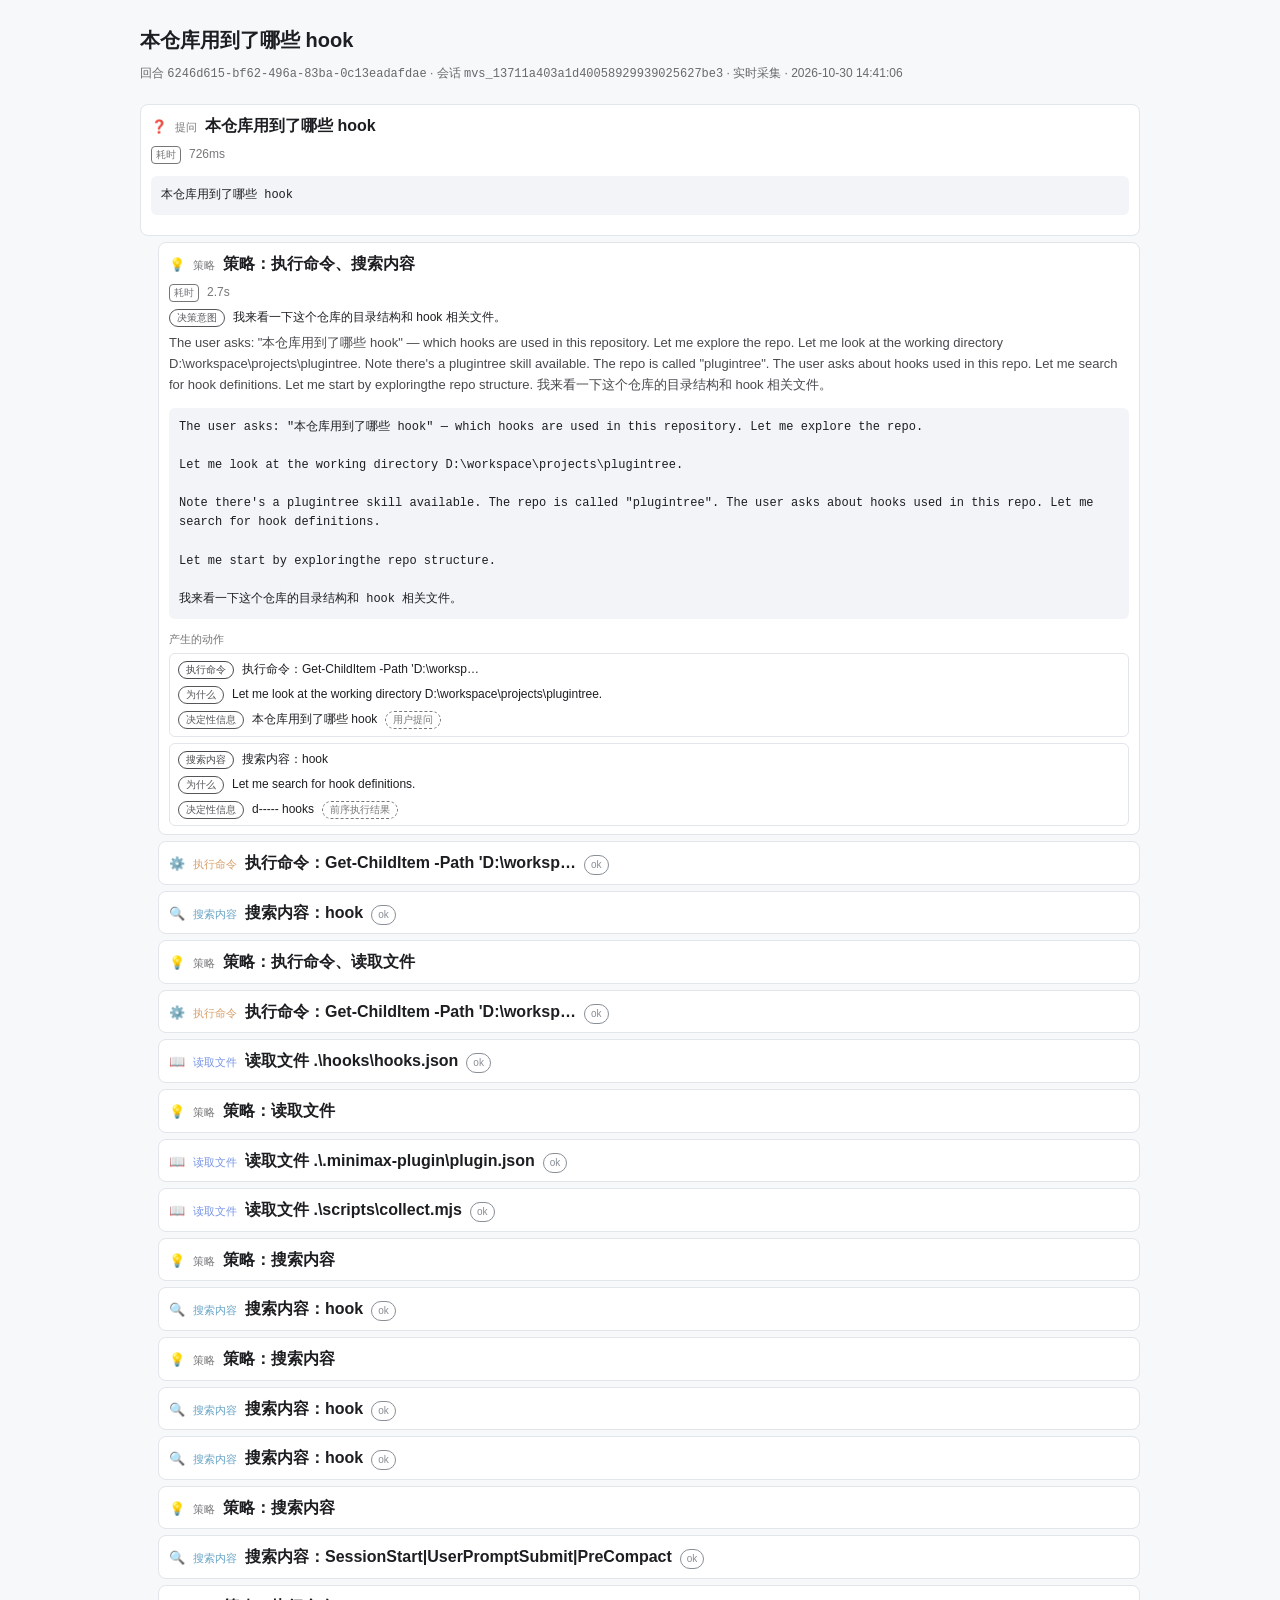
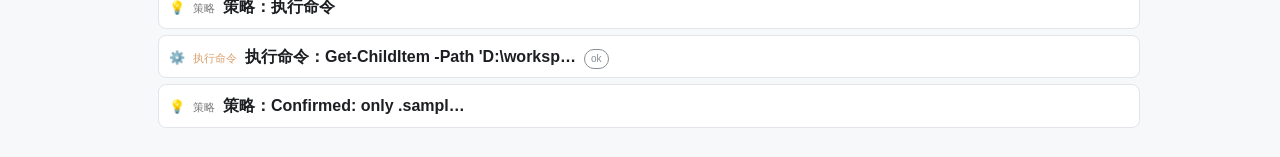
==== commit 5a34e205: "feat: add token accounting and rule-based action attribution - Attribute token cost (backfill / gene" ====
--- a/exports/sample-tree.html
+++ b/exports/sample-tree.html
@@ -3,11 +3,11 @@
 <head>
 <meta charset="utf-8">
 <meta name="viewport" content="width=device-width, initial-scale=1">
-<title>https://github.com/iroum885/AgentTrees.git 将仓库git初始化，等会我让你推上去</title>
+<title>本仓库用到了哪些 hook</title>
 <style>
   :root { color-scheme: light dark; }
   body { font-family: -apple-system, "Segoe UI", "Microsoft YaHei", sans-serif; margin: 0; padding: 24px; line-height: 1.6; background: #f7f8fa; color: #1c1e21; }
-  @media (prefers-color-scheme: dark) { body { background: #16181c; color: #e6e6e6; } pre { background: #0e1013 !important; } details { background: #1d2026 !important; border-color: #2b2f37 !important; } }
+  @media (prefers-color-scheme: dark) { body { background: #16181c; color: #e6e6e6; } pre { background: #0e1013 !important; } details { background: #1d2026 !important; border-color: #2b2f37 !important; } ul.acts li { border-color: #2b2f37 !important; } }
   header { max-width: 1000px; margin: 0 auto 20px; }
   h1 { font-size: 20px; margin: 0 0 8px; }
   .meta { font-size: 12px; opacity: .65; }
@@ -30,10 +30,14 @@
   pre { white-space: pre-wrap; word-break: break-word; background: #f2f4f7; padding: 10px; border-radius: 6px; font-size: 12px; overflow-x: auto; }
   pre.out { background: #eef6ff; }
   .acts-label { margin: 10px 0 4px; font-size: 11px; opacity: .6; }
-  ul.acts { list-style: none; margin: 0; padding: 0; display: flex; flex-direction: column; gap: 4px; }
-  ul.acts li { display: flex; gap: 8px; align-items: baseline; font-size: 12px; }
+  ul.acts { list-style: none; margin: 0; padding: 0; display: flex; flex-direction: column; gap: 6px; }
+  ul.acts li { border: 1px solid #e2e5ea; border-radius: 6px; padding: 6px 8px; font-size: 12px; }
+  .act-head { display: flex; gap: 8px; align-items: baseline; }
   .act-kind { flex: none; font-size: 10px; border: 1px solid currentColor; border-radius: 999px; padding: 0 7px; opacity: .8; }
   .act-title { word-break: break-word; }
+  .intent, .why, .basis { margin: 6px 0 0; display: flex; gap: 8px; align-items: baseline; font-size: 12px; line-height: 1.6; }
+  .intent-label, .why-label, .basis-label { flex: none; font-size: 10px; border: 1px solid currentColor; border-radius: 999px; padding: 0 7px; opacity: .75; }
+  .basis-src { flex: none; font-size: 10px; opacity: .6; border: 1px dashed currentColor; border-radius: 999px; padding: 0 7px; }
   details.node.act-read > summary .label { color: #1d4ed8; }
   details.node.act-write > summary .label { color: #15803d; }
   details.node.act-edit > summary .label { color: #0f766e; }
@@ -51,65 +55,54 @@
 </head>
 <body>
 <header>
-  <h1>https://github.com/iroum885/AgentTrees.git 
-
-将仓库git初始化，等会我让你推上去</h1>
-  <div class="meta">回合 <code>aed9b853-9950-412a-9bf7-9c006708b72d</code> · 会话 <code>mvs_e8f51ec255c44fb4b1fcc91ba25f927d</code> · 实时采集 · 2026-10-29 19:32:59</div>
+  <h1>本仓库用到了哪些 hook</h1>
+  <div class="meta">回合 <code>6246d615-bf62-496a-83ba-0c13eadafdae</code> · 会话 <code>mvs_13711a403a1d40058929939025627be3</code> · 实时采集 · 2026-10-30 14:41:06</div>
 </header>
 <div class="tree">
-<details class="node type-question" open><summary><span class="icon">❓</span><span class="label">提问</span><span class="title">https://github.com/iroum885/AgentTrees.git 将仓库git初始化，等会我让你推上去</span></summary><p class="dur"><span class="dur-label">耗时</span>555ms</p><pre>https://github.com/iroum885/AgentTrees.git 
-
-将仓库git初始化，等会我让你推上去</pre></details>
-<details class="node type-scheme" open><summary><span class="icon">💡</span><span class="label">策略</span><span class="title">策略：执行命令</span></summary><p class="dur"><span class="dur-label">耗时</span>3.2s</p><p class="sum">The user wants me to git initialize the repo at that GitHub URL. Let me first look at the workspace. Working directory: D:\workspace\projects\plugintree Let me check the current state. Let me run some commands to check git status and the directory contents. Note: The URL is https://github.com/iroum885/AgentTrees.git — they want me to init git in the local workspace (probably the plugintree projec…</p><pre>The user wants me to git initialize the repo at that GitHub URL. Let me first look at the workspace.
-
-Working directory: D:\workspace\projects\plugintree
-
-Let me check the current state.
-
-Let me run some commands to check git status and the directory contents.
-
-Note: The URL is https://github.com/iroum885/AgentTrees.git — they want me to init git in the local workspace (probably the plugintree project is the AgentTrees project?). Let me check.
-
-Also &quot;将仓库git初始化&quot; — initialize the repo with git, and add the remote. Then they'll tell me to push later.
-
-Let me check the state first.
-
-先看一下工作目录和现有的 git 状态。</pre><p class="acts-label">产生的动作</p><ul class="acts"><li><span class="act-kind">执行命令</span><span class="act-title">执行命令：cd D:\workspace\projects\plugi…</span></li></ul></details>
-<details class="node type-execution act-exec"><summary><span class="icon">⚙️</span><span class="label">执行命令</span><span class="title">执行命令：cd D:\workspace\projects\plugi…</span><span class="tag st">ok</span></summary><p class="cmd"><span class="cmd-label">命令</span><code>bash: cd D:\workspace\projects\plugintree; Get-ChildItem -Force | Select-Object Mode,Length,Name; Write-Output &quot;--- git ---&quot;; git status 2&gt;&amp;1 | Select-Object -First 20</code></p><p class="dur"><span class="dur-label">耗时</span>2.0s</p><pre class="out">{
-  &quot;content&quot;: [
-    {
-      &quot;type&quot;: &quot;text&quot;,
-      &quot;text&quot;: &quot;\r\n\n\nCommand exited with code 128&quot;
+<details class="node type-question" open><summary><span class="icon">❓</span><span class="label">提问</span><span class="title">本仓库用到了哪些 hook</span></summary><p class="dur"><span class="dur-label">耗时</span>726ms</p><pre>本仓库用到了哪些 hook</pre></details>
+<details class="node type-scheme" open><summary><span class="icon">💡</span><span class="label">策略</span><span class="title">策略：执行命令、搜索内容</span></summary><p class="dur"><span class="dur-label">耗时</span>2.7s</p><p class="intent"><span class="intent-label">决策意图</span>我来看一下这个仓库的目录结构和 hook 相关文件。</p><p class="sum">The user asks: &quot;本仓库用到了哪些 hook&quot; — which hooks are used in this repository. Let me explore the repo. Let me look at the working directory D:\workspace\projects\plugintree. Note there's a plugintree skill available. The repo is called &quot;plugintree&quot;. The user asks about hooks used in this repo. Let me search for hook definitions. Let me start by exploringthe repo structure. 我来看一下这个仓库的目录结构和 hook 相关文件。</p><pre>The user asks: &quot;本仓库用到了哪些 hook&quot; — which hooks are used in this repository. Let me explore the repo.
+
+Let me look at the working directory D:\workspace\projects\plugintree.
+
+Note there's a plugintree skill available. The repo is called &quot;plugintree&quot;. The user asks about hooks used in this repo. Let me search for hook definitions.
+
+Let me start by exploringthe repo structure.
+
+我来看一下这个仓库的目录结构和 hook 相关文件。</pre><p class="acts-label">产生的动作</p><ul class="acts"><li><div class="act-head"><span class="act-kind">执行命令</span><span class="act-title">执行命令：Get-ChildItem -Path 'D:\worksp…</span></div><p class="why"><span class="why-label">为什么</span>Let me look at the working directory D:\workspace\projects\plugintree.</p><p class="basis"><span class="basis-label">决定性信息</span>本仓库用到了哪些 hook<span class="basis-src">用户提问</span></p></li><li><div class="act-head"><span class="act-kind">搜索内容</span><span class="act-title">搜索内容：hook</span></div><p class="why"><span class="why-label">为什么</span>Let me search for hook definitions.</p><p class="basis"><span class="basis-label">决定性信息</span>d----- hooks<span class="basis-src">前序执行结果</span></p></li></ul></details>
+<details class="node type-execution act-exec"><summary><span class="icon">⚙️</span><span class="label">执行命令</span><span class="title">执行命令：Get-ChildItem -Path 'D:\worksp…</span><span class="tag st">ok</span></summary><p class="cmd"><span class="cmd-label">命令</span><code>bash: Get-ChildItem -Path 'D:\workspace\projects\plugintree' -Force | Select-Object Mode, Name | Format-Table -AutoSize</code></p><p class="dur"><span class="dur-label">耗时</span>4.9s</p><p class="why"><span class="why-label">为什么</span>Let me look at the working directory D:\workspace\projects\plugintree.</p><p class="basis"><span class="basis-label">决定性信息</span>本仓库用到了哪些 hook<span class="basis-src">用户提问</span></p><pre class="out">{
+  &quot;content&quot;: [
+    {
+      &quot;type&quot;: &quot;text&quot;,
+      &quot;text&quot;: &quot;\r\nMode   Name           \r\n----   ----           \r\nd--h-- .git           \r\nd----- .minimax-plugin\r\nd----- .plugintree    \r\nd----- exports        \r\nd----- hooks          \r\nd----- scripts        \r\nd----- skills         \r\nd----- tools          \r\nd----- ui             \r\n-a---- .gitignore     \r\n-a---- icon-dark.png  \r\n-a---- icon.png       \r\n-a---- README.md      \r\n\r\n\r\n&quot;
     }
   ],
   &quot;details&quot;: {
     &quot;execution&quot;: {
-      &quot;status&quot;: &quot;failed&quot;,
+      &quot;status&quot;: &quot;succeeded&quot;,
       &quot;reason&quot;: &quot;exited&quot;,
-      &quot;exitCode&quot;: 128,
-      &quot;message&quot;: &quot;Command exited with code 128&quot;
+      &quot;exitCode&quot;: 0
     },
     &quot;timing&quot;: {
       &quot;commandTimeoutSeconds&quot;: 3600,
-      &quot;commandTimerStartedAt&quot;: 1793273584174,
-      &quot;commandDeadlineAt&quot;: 1793277184174
+      &quot;commandTimerStartedAt&quot;: 1793342470069,
+      &quot;commandDeadlineAt&quot;: 1793346070069
     },
     &quot;output&quot;: {
-      &quot;rawBytes&quot;: 2,
+      &quot;rawBytes&quot;: 366,
       &quot;persistence&quot;: &quot;complete&quot;,
       &quot;omittedBytes&quot;: 0
     },
     &quot;processOutput&quot;: {
-      &quot;stdout&quot;: &quot;\r\n&quot;,
+      &quot;stdout&quot;: &quot;\r\nMode   Name           \r\n----   ----           \r\nd--h-- .git           \r\nd----- .minimax-plugin\r\nd----- .plugintree    \r\nd----- exports        \r\nd----- hooks          \r\nd----- scripts        \r\nd----- skills         \r\nd----- tools          \r\nd----- ui             \r\n-a---- .gitignore     \r\n-a---- icon-dark.png  \r\n-a---- icon.png       \r\n-a---- README.md      \r\n\r\n\r\n&quot;,
       &quot;stderr&quot;: &quot;&quot;,
-      &quot;exitCode&quot;: 128,
+      &quot;exitCode&quot;: 0,
       &quot;interrupted&quot;: false,
       &quot;stdoutTruncated&quot;: false,
       &quot;stderrTruncated&quot;: false,
-      &quot;rawOutputPath&quot;: &quot;C:\\Users\\iroum\\.minimax\\background-tasks\\bg_94a2036e-91e3-441c-b8a8-f398eb271df5\\output.log&quot;
-    },
-    &quot;description&quot;: &quot;List workspace files and check git status&quot;,
-    &quot;fullOutputPath&quot;: &quot;C:\\Users\\iroum\\.minimax\\background-tasks\\bg_94a2036e-91e3-441c-b8a8-f398eb271df5\\output.log&quot;,
+      &quot;rawOutputPath&quot;: &quot;C:\\Users\\iroum\\.minimax\\background-tasks\\bg_fb0c7252-c86a-4f8a-8dc6-3b285be56116\\output.log&quot;
+    },
+    &quot;description&quot;: &quot;List repository root contents&quot;,
+    &quot;fullOutputPath&quot;: &quot;C:\\Users\\iroum\\.minimax\\background-tasks\\bg_fb0c7252-c86a-4f8a-8dc6-3b285be56116\\output.log&quot;,
     &quot;envSanitized&quot;: [
       &quot;MAVIS_BUILD_ENV&quot;,
       &quot;MAVIS_DATA_DIR&quot;,
@@ -117,17 +110,29 @@
       &quot;MINIMAX_DATA_DIR&quot;,
       &quot;__MAVIS_RUNTIME_DATA_DIR_SOURCE&quot;
     ],
-    &quot;status&quot;: &quot;failed&quot;,
-    &quot;task_id&quot;: &quot;bg_94a2036e-91e3-441c-b8a8-f398eb271df5&quot;,
-    &quot;is_error&quot;: true
-  }
-}</pre></details>
-<details class="node type-scheme"><summary><span class="icon">💡</span><span class="label">策略</span><span class="title">策略：执行命令</span></summary><p class="dur"><span class="dur-label">耗时</span>2.5s</p><p class="sum">Hmm, exit code 128 and no output. Let me run more carefully — maybe the cd failed or output wasswallowed.</p><pre>Hmm, exit code 128 and no output. Let me run more carefully — maybe the cd failed or output wasswallowed.</pre><p class="acts-label">产生的动作</p><ul class="acts"><li><span class="act-kind">执行命令</span><span class="act-title">执行命令：$ErrorActionPreference = 'Cont…</span></li></ul></details>
-<details class="node type-execution act-exec"><summary><span class="icon">⚙️</span><span class="label">执行命令</span><span class="title">执行命令：$ErrorActionPreference = 'Cont…</span><span class="tag st">ok</span></summary><p class="cmd"><span class="cmd-label">命令</span><code>bash: $ErrorActionPreference = 'Continue'; Set-Location 'D:\workspace\projects\plugintree'; Get-ChildItem -Force | Format-Table Mode,Length,Name -AutoSize | Out-String</code></p><p class="dur"><span class="dur-label">耗时</span>2.2s</p><pre class="out">{
-  &quot;content&quot;: [
-    {
-      &quot;type&quot;: &quot;text&quot;,
-      &quot;text&quot;: &quot;\r\nMode   Length Name           \r\n----   ------ ----           \r\nd-----        .minimax-plugin\r\nd-----        .plugintree    \r\nd-----        exports        \r\nd-----        hooks          \r\nd-----        scripts        \r\nd-----        skills         \r\nd-----        tools          \r\nd-----        ui             \r\n-a---- 102    .gitignore     \r\n-a---- 158049 icon-dark.png  \r\n-a---- 127527 icon.png       \r\n-a---- 7211   README.md      \r\n\r\n\r\n\r\n&quot;
+    &quot;status&quot;: &quot;succeeded&quot;,
+    &quot;task_id&quot;: &quot;bg_fb0c7252-c86a-4f8a-8dc6-3b285be56116&quot;
+  }
+}</pre></details>
+<details class="node type-execution act-search"><summary><span class="icon">🔍</span><span class="label">搜索内容</span><span class="title">搜索内容：hook</span><span class="tag st">ok</span></summary><p class="cmd"><span class="cmd-label">命令</span><code>grep: hook @ .</code></p><p class="dur"><span class="dur-label">耗时</span>916ms</p><p class="why"><span class="why-label">为什么</span>Let me search for hook definitions.</p><p class="basis"><span class="basis-label">决定性信息</span>d----- hooks<span class="basis-src">前序执行结果</span></p><pre class="out">{
+  &quot;content&quot;: [
+    {
+      &quot;type&quot;: &quot;text&quot;,
+      &quot;text&quot;: &quot;Found 13 files\n.\\scripts\\serve.mjs\n.\\README.md\n.\\skills\\plugintree\\SKILL.md\n.\\ui\\app.js\n.\\exports\\sample-tree.html\n.\\scripts\\lib\\registry.mjs\n.\\tools\\selftest.mjs\n.\\scripts\\collect.mjs\n.\\scripts\\lib\\transcript.mjs\n.\\scripts\\lib\\util.mjs\n.\\tools\\validate-package.mjs\n.\\.minimax-plugin\\plugin.json\n.\\hooks\\hooks.json&quot;
+    }
+  ],
+  &quot;details&quot;: {
+    &quot;files&quot;: 13
+  }
+}</pre></details>
+<details class="node type-scheme"><summary><span class="icon">💡</span><span class="label">策略</span><span class="title">策略：执行命令、读取文件</span></summary><p class="dur"><span class="dur-label">耗时</span>3.2s</p><p class="intent"><span class="intent-label">决策意图</span>仓库里有一个 `hooks/` 目录和 `.minimax-plugin/plugin.json`，我展开看看具体配置。</p><p class="sum">Let's look at the hooks directory and .minimax-plugin/plugin.json, and the README. 仓库里有一个 `hooks/` 目录和 `.minimax-plugin/plugin.json`，我展开看看具体配置。</p><pre>Let's look at the hooks directory and .minimax-plugin/plugin.json, and the README.
+
+仓库里有一个 `hooks/` 目录和 `.minimax-plugin/plugin.json`，我展开看看具体配置。</pre><p class="acts-label">产生的动作</p><ul class="acts"><li><div class="act-head"><span class="act-kind">执行命令</span><span class="act-title">执行命令：Get-ChildItem -Path 'D:\worksp…</span></div><p class="why"><span class="why-label">为什么</span>Let's look at the hooks directory and .minimax-plugin/plugin.json, and the README.</p><p class="basis"><span class="basis-label">决定性信息</span>d----- .minimax-plugin<span class="basis-src">前序执行结果</span></p></li><li><div class="act-head"><span class="act-kind">读取文件</span><span class="act-title">读取文件 .\hooks\hooks.json</span></div><p class="why"><span class="why-label">为什么</span>仓库里有一个 `hooks/` 目录和 `.minimax-plugin/plugin.json`，我展开看看具体配置。</p><p class="basis"><span class="basis-label">决定性信息</span>D:\workspace\projects\plugintree\hooks\hooks.json 3347<span class="basis-src">前序执行结果</span></p></li></ul></details>
+<details class="node type-execution act-exec"><summary><span class="icon">⚙️</span><span class="label">执行命令</span><span class="title">执行命令：Get-ChildItem -Path 'D:\worksp…</span><span class="tag st">ok</span></summary><p class="cmd"><span class="cmd-label">命令</span><code>bash: Get-ChildItem -Path 'D:\workspace\projects\plugintree\hooks' -Recurse -Force | Select-Object FullName, Length | Format-Table -AutoSize; Write-Output '--- .minimax-plugin ---'; Get-ChildItem -Path 'D:\workspace\projects\plugintree\.minimax-plugin' -Recurse -Force | Select-Object FullName, Length | Format-Table -AutoSize</code></p><p class="dur"><span class="dur-label">耗时</span>3.4s</p><p class="why"><span class="why-label">为什么</span>Let's look at the hooks directory and .minimax-plugin/plugin.json, and the README.</p><p class="basis"><span class="basis-label">决定性信息</span>d----- .minimax-plugin<span class="basis-src">前序执行结果</span></p><pre class="out">{
+  &quot;content&quot;: [
+    {
+      &quot;type&quot;: &quot;text&quot;,
+      &quot;text&quot;: &quot;\r\nFullName                                          Length\r\n--------                                          ------\r\nD:\\workspace\\projects\\plugintree\\hooks\\hooks.json   3347\r\n\r\n\r\n--- .minimax-plugin ---\r\n\r\nFullName                                                     Length\r\n--------                                                     ------\r\nD:\\workspace\\projects\\plugintree\\.minimax-plugin\\plugin.json    706\r\n\r\n\r\n&quot;
     }
   ],
   &quot;details&quot;: {
@@ -138,153 +143,164 @@
     },
     &quot;timing&quot;: {
       &quot;commandTimeoutSeconds&quot;: 3600,
-      &quot;commandTimerStartedAt&quot;: 1793273588763,
-      &quot;commandDeadlineAt&quot;: 1793277188763
+      &quot;commandTimerStartedAt&quot;: 1793342479853,
+      &quot;commandDeadlineAt&quot;: 1793346079853
     },
     &quot;output&quot;: {
-      &quot;rawBytes&quot;: 442,
+      &quot;rawBytes&quot;: 418,
       &quot;persistence&quot;: &quot;complete&quot;,
       &quot;omittedBytes&quot;: 0
     },
     &quot;processOutput&quot;: {
-      &quot;stdout&quot;: &quot;\r\nMode   Length Name           \r\n----   ------ ----           \r\nd-----        .minimax-plugin\r\nd-----        .plugintree    \r\nd-----        exports        \r\nd-----        hooks          \r\nd-----        scripts        \r\nd-----        skills         \r\nd-----        tools          \r\nd-----        ui             \r\n-a---- 102    .gitignore     \r\n-a---- 158049 icon-dark.png  \r\n-a---- 127527 icon.png       \r\n-a---- 7211   README.md      \r\n\r\n\r\n\r\n&quot;,
+      &quot;stdout&quot;: &quot;\r\nFullName                                          Length\r\n--------                                          ------\r\nD:\\workspace\\projects\\plugintree\\hooks\\hooks.json   3347\r\n\r\n\r\n--- .minimax-plugin ---\r\n\r\nFullName                                                     Length\r\n--------                                                     ------\r\nD:\\workspace\\projects\\plugintree\\.minimax-plugin\\plugin.json    706\r\n\r\n\r\n&quot;,
       &quot;stderr&quot;: &quot;&quot;,
       &quot;exitCode&quot;: 0,
       &quot;interrupted&quot;: false,
       &quot;stdoutTruncated&quot;: false,
       &quot;stderrTruncated&quot;: false,
-      &quot;rawOutputPath&quot;: &quot;C:\\Users\\iroum\\.minimax\\background-tasks\\bg_a892180f-073e-4dd9-a2fb-1e380acf8100\\output.log&quot;
-    },
-    &quot;description&quot;: &quot;List workspace files&quot;,
-    &quot;fullOutputPath&quot;: &quot;C:\\Users\\iroum\\.minimax\\background-tasks\\bg_a892180f-073e-4dd9-a2fb-1e380acf8100\\output.log&quot;,
+      &quot;rawOutputPath&quot;: &quot;C:\\Users\\iroum\\.minimax\\background-tasks\\bg_5eb5091b-ca02-4c9b-858d-0f923d084132\\output.log&quot;
+    },
+    &quot;description&quot;: &quot;List hooks and plugin dirs&quot;,
+    &quot;fullOutputPath&quot;: &quot;C:\\Users\\iroum\\.minimax\\background-tasks\\bg_5eb5091b-ca02-4c9b-858d-0f923d084132\\output.log&quot;,
     &quot;status&quot;: &quot;succeeded&quot;,
-    &quot;task_id&quot;: &quot;bg_a892180f-073e-4dd9-a2fb-1e380acf8100&quot;
-  }
-}</pre></details>
-<details class="node type-scheme"><summary><span class="icon">💡</span><span class="label">策略</span><span class="title">策略：执行命令</span></summary><p class="dur"><span class="dur-label">耗时</span>2.9s</p><p class="sum">No .git directory yet. Let me check git availability and the .gitignore, README.</p><pre>No .git directory yet. Let me check git availability and the .gitignore, README.</pre><p class="acts-label">产生的动作</p><ul class="acts"><li><span class="act-kind">执行命令</span><span class="act-title">执行命令：$ErrorActionPreference = 'Cont…</span></li></ul></details>
-<details class="node type-execution act-exec"><summary><span class="icon">⚙️</span><span class="label">执行命令</span><span class="title">执行命令：$ErrorActionPreference = 'Cont…</span><span class="tag st">ok</span></summary><p class="cmd"><span class="cmd-label">命令</span><code>bash: $ErrorActionPreference = 'Continue'; Set-Location 'D:\workspace\projects\plugintree'; git --version; Write-Output &quot;--- remote check ---&quot;; git ls-remote https://github.com/iroum885/AgentTrees.git 2&gt;&amp;1 | Select-Object -First 10</code></p><p class="dur"><span class="dur-label">耗时</span>23.4s</p><pre class="out">{
-  &quot;content&quot;: [
-    {
-      &quot;type&quot;: &quot;text&quot;,
-      &quot;text&quot;: &quot;git version 2.51.2.windows.1\n--- remote check ---\r\ngit : fatal: unable to access 'https://github.com/iroum885/AgentTrees.git/': Failed to connect to github.com port 443 a\r\nfter 21092 ms: Could not connect to server\r\n所在位置 行:1 字符: 139\r\n+ ... check ---\&quot;; git ls-remote https://github.com/iroum885/AgentTrees.git  ...\r\n+                 ~~~~~~~~~~~~~~~~~~~~~~~~~~~~~~~~~~~~~~~~~~~~~~~~~~~~~~~~~\r\n    + CategoryInfo          : NotSpecified: (fatal: unable t...nnect to server:String) [], RemoteException\r\n    + FullyQualifiedErrorId : NativeCommandError\r\n \r\n\n\nCommand exited with code 128&quot;
-    }
-  ],
-  &quot;details&quot;: {
-    &quot;execution&quot;: {
-      &quot;status&quot;: &quot;failed&quot;,
-      &quot;reason&quot;: &quot;exited&quot;,
-      &quot;exitCode&quot;: 128,
-      &quot;message&quot;: &quot;Command exited with code 128&quot;
-    },
-    &quot;timing&quot;: {
-      &quot;commandTimeoutSeconds&quot;: 3600,
-      &quot;commandTimerStartedAt&quot;: 1793273593897,
-      &quot;commandDeadlineAt&quot;: 1793277193897
-    },
-    &quot;output&quot;: {
-      &quot;rawBytes&quot;: 567,
-      &quot;persistence&quot;: &quot;complete&quot;,
-      &quot;omittedBytes&quot;: 0
-    },
-    &quot;processOutput&quot;: {
-      &quot;stdout&quot;: &quot;git version 2.51.2.windows.1\n--- remote check ---\r\n&quot;,
-      &quot;stderr&quot;: &quot;git : fatal: unable to access 'https://github.com/iroum885/AgentTrees.git/': Failed to connect to github.com port 443 a\r\nfter 21092 ms: Could not connect to server\r\n所在位置 行:1 字符: 139\r\n+ ... check ---\&quot;; git ls-remote https://github.com/iroum885/AgentTrees.git  ...\r\n+                 ~~~~~~~~~~~~~~~~~~~~~~~~~~~~~~~~~~~~~~~~~~~~~~~~~~~~~~~~~\r\n    + CategoryInfo          : NotSpecified: (fatal: unable t...nnect to server:String) [], RemoteException\r\n    + FullyQualifiedErrorId : NativeCommandError\r\n \r\n&quot;,
-      &quot;exitCode&quot;: 128,
-      &quot;interrupted&quot;: false,
-      &quot;stdoutTruncated&quot;: false,
-      &quot;stderrTruncated&quot;: false,
-      &quot;rawOutputPath&quot;: &quot;C:\\Users\\iroum\\.minimax\\background-tasks\\bg_c183a291-c144-4d35-8526-0651ccdb0f6a\\output.log&quot;
-    },
-    &quot;description&quot;: &quot;Check git version and remote repo existence&quot;,
-    &quot;fullOutputPath&quot;: &quot;C:\\Users\\iroum\\.minimax\\background-tasks\\bg_c183a291-c144-4d35-8526-0651ccdb0f6a\\output.log&quot;,
-    &quot;status&quot;: &quot;failed&quot;,
-    &quot;task_id&quot;: &quot;bg_c183a291-c144-4d35-8526-0651ccdb0f6a&quot;,
-    &quot;is_error&quot;: true
-  }
-}</pre></details>
-<details class="node type-scheme"><summary><span class="icon">💡</span><span class="label">策略</span><span class="title">策略：读取文件</span></summary><p class="dur"><span class="dur-label">耗时</span>2.7s</p><p class="sum">No network access to github.com from this environment (or at least it's blocked/slow). That's fine — the user said &quot;等会我让你推上去&quot; (I'll let you push later). So I'll init the repo, add the remote, and make the initial commit. The push will need network — maybe it will work later, or maybe the user has a proxy. Let me check the .gitignore and README to understand the project, and check if there's any g…</p><pre>No network access to github.com from this environment (or at least it's blocked/slow). That's fine — the user said &quot;等会我让你推上去&quot; (I'll let you push later). So I'll init the repo, add the remote, and make the initial commit. The push will need network — maybe it will work later, or maybe the user has a proxy.
-
-Let me check the .gitignore and README to understand the project, and check if there's any git config.
-
-Let me read .gitignore.</pre><p class="acts-label">产生的动作</p><ul class="acts"><li><span class="act-kind">读取文件</span><span class="act-title">读取文件 .\.gitignore</span></li></ul></details>
-<details class="node type-execution act-read"><summary><span class="icon">📖</span><span class="label">读取文件</span><span class="title">读取文件 .\.gitignore</span><span class="tag st">ok</span></summary><p class="cmd"><span class="cmd-label">命令</span><code>read: .\.gitignore</code></p><p class="dur"><span class="dur-label">耗时</span>834ms</p><pre class="out">{
-  &quot;content&quot;: [
-    {
-      &quot;type&quot;: &quot;text&quot;,
-      &quot;text&quot;: &quot;     1→# plugintree 运行数据（含完整对话内容，不要提交）\n     2→.plugintree/\n     3→\n     4→node_modules/\n     5→*.log\n&quot;
+    &quot;task_id&quot;: &quot;bg_5eb5091b-ca02-4c9b-858d-0f923d084132&quot;
+  }
+}</pre></details>
+<details class="node type-execution act-read"><summary><span class="icon">📖</span><span class="label">读取文件</span><span class="title">读取文件 .\hooks\hooks.json</span><span class="tag st">ok</span></summary><p class="cmd"><span class="cmd-label">命令</span><code>read: .\hooks\hooks.json</code></p><p class="dur"><span class="dur-label">耗时</span>665ms</p><p class="why"><span class="why-label">为什么</span>仓库里有一个 `hooks/` 目录和 `.minimax-plugin/plugin.json`，我展开看看具体配置。</p><p class="basis"><span class="basis-label">决定性信息</span>D:\workspace\projects\plugintree\hooks\hooks.json 3347<span class="basis-src">前序执行结果</span></p><pre class="out">{
+  &quot;content&quot;: [
+    {
+      &quot;type&quot;: &quot;text&quot;,
+      &quot;text&quot;: &quot;     1→{\n     2→  \&quot;hooks\&quot;: {\n     3→    \&quot;SessionStart\&quot;: [\n     4→      {\n     5→        \&quot;hooks\&quot;: [\n     6→          {\n     7→            \&quot;type\&quot;: \&quot;command\&quot;,\n     8→            \&quot;command\&quot;: \&quot;node \\\&quot;${PLUGIN_ROOT}/scripts/collect.mjs\\\&quot;\&quot;,\n     9→            \&quot;commandWindows\&quot;: \&quot;node \\\&quot;${PLUGIN_ROOT}\\\\scripts\\\\collect.mjs\\\&quot;\&quot;,\n    10→            \&quot;timeout\&quot;: 5\n    11→          }\n    12→        ]\n    13→      }\n    14→    ],\n    15→    \&quot;SessionEnd\&quot;: [\n    16→      {\n    17→        \&quot;hooks\&quot;: [\n    18→          {\n    19→            \&quot;type\&quot;: \&quot;command\&quot;,\n    20→            \&quot;command\&quot;: \&quot;node \\\&quot;${PLUGIN_ROOT}/scripts/collect.mjs\\\&quot;\&quot;,\n    21→            \&quot;commandWindows\&quot;: \&quot;node \\\&quot;${PLUGIN_ROOT}\\\\scripts\\\\collect.mjs\\\&quot;\&quot;,\n    22→            \&quot;timeout\&quot;: 3\n    23→          }\n    24→        ]\n    25→      }\n    26→    ],\n    27→    \&quot;UserPromptSubmit\&quot;: [\n    28→      {\n    29→        \&quot;hooks\&quot;: [\n    30→          {\n    31→            \&quot;type\&quot;: \&quot;command\&quot;,\n    32→            \&quot;command\&quot;: \&quot;node \\\&quot;${PLUGIN_ROOT}/scripts/collect.mjs\\\&quot;\&quot;,\n    33→            \&quot;commandWindows\&quot;: \&quot;node \\\&quot;${PLUGIN_ROOT}\\\\scripts\\\\collect.mjs\\\&quot;\&quot;,\n    34→            \&quot;timeout\&quot;: 5\n    35→          }\n    36→        ]\n    37→      }\n    38→    ],\n    39→    \&quot;PreToolUse\&quot;: [\n    40→      {\n    41→        \&quot;hooks\&quot;: [\n    42→          {\n    43→            \&quot;type\&quot;: \&quot;command\&quot;,\n    44→            \&quot;command\&quot;: \&quot;node \\\&quot;${PLUGIN_ROOT}/scripts/collect.mjs\\\&quot;\&quot;,\n    45→            \&quot;commandWindows\&quot;: \&quot;node \\\&quot;${PLUGIN_ROOT}\\\\scripts\\\\collect.mjs\\\&quot;\&quot;,\n    46→            \&quot;timeout\&quot;: 5\n    47→          }\n    48→        ]\n    49→      }\n    50→    ],\n    51→    \&quot;PermissionRequest\&quot;: [\n    52→      {\n    53→        \&quot;hooks\&quot;: [\n    54→          {\n    55→            \&quot;type\&quot;: \&quot;command\&quot;,\n    56→            \&quot;command\&quot;: \&quot;node \\\&quot;${PLUGIN_ROOT}/scripts/collect.mjs\\\&quot;\&quot;,\n    57→            \&quot;commandWindows\&quot;: \&quot;node \\\&quot;${PLUGIN_ROOT}\\\\scripts\\\\collect.mjs\\\&quot;\&quot;,\n    58→            \&quot;timeout\&quot;: 5\n    59→          }\n    60→        ]\n    61→      }\n    62→    ],\n    63→    \&quot;PostToolUse\&quot;: [\n    64→      {\n    65→        \&quot;hooks\&quot;: [\n    66→          {\n    67→            \&quot;type\&quot;: \&quot;command\&quot;,\n    68→            \&quot;command\&quot;: \&quot;node \\\&quot;${PLUGIN_ROOT}/scripts/collect.mjs\\\&quot;\&quot;,\n    69→            \&quot;commandWindows\&quot;: \&quot;node \\\&quot;${PLUGIN_ROOT}\\\\scripts\\\\collect.mjs\\\&quot;\&quot;,\n    70→            \&quot;timeout\&quot;: 5\n    71→          }\n    72→        ]\n    73→      }\n    74→    ],\n    75→    \&quot;SubagentStart\&quot;: [\n    76→      {\n    77→        \&quot;hooks\&quot;: [\n    78→          {\n    79→            \&quot;type\&quot;: \&quot;command\&quot;,\n    80→            \&quot;command\&quot;: \&quot;node \\\&quot;${PLUGIN_ROOT}/scripts/collect.mjs\\\&quot;\&quot;,\n    81→            \&quot;commandWindows\&quot;: \&quot;node \\\&quot;${PLUGIN_ROOT}\\\\scripts\\\\collect.mjs\\\&quot;\&quot;,\n    82→            \&quot;timeout\&quot;: 5\n    83→          }\n    84→        ]\n    85→      }\n    86→    ],\n    87→    \&quot;SubagentStop\&quot;: [\n    88→      {\n    89→        \&quot;hooks\&quot;: [\n    90→          {\n    91→            \&quot;type\&quot;: \&quot;command\&quot;,\n    92→            \&quot;command\&quot;: \&quot;node \\\&quot;${PLUGIN_ROOT}/scripts/collect.mjs\\\&quot;\&quot;,\n    93→            \&quot;commandWindows\&quot;: \&quot;node \\\&quot;${PLUGIN_ROOT}\\\\scripts\\\\collect.mjs\\\&quot;\&quot;,\n    94→            \&quot;timeout\&quot;: 5\n    95→          }\n    96→        ]\n    97→      }\n    98→    ],\n    99→    \&quot;Stop\&quot;: [\n   100→      {\n   101→        \&quot;hooks\&quot;: [\n   102→          {\n   103→            \&quot;type\&quot;: \&quot;command\&quot;,\n   104→            \&quot;command\&quot;: \&quot;node \\\&quot;${PLUGIN_ROOT}/scripts/collect.mjs\\\&quot;\&quot;,\n   105→            \&quot;commandWindows\&quot;: \&quot;node \\\&quot;${PLUGIN_ROOT}\\\\scripts\\\\collect.mjs\\\&quot;\&quot;,\n   106→            \&quot;timeout\&quot;: 5\n   107→          }\n   108→        ]\n   109→      }\n   110→    ],\n   111→    \&quot;PreCompact\&quot;: [\n   112→      {\n   113→        \&quot;hooks\&quot;: [\n   114→          {\n   115→            \&quot;type\&quot;: \&quot;command\&quot;,\n   116→            \&quot;command\&quot;: \&quot;node \\\&quot;${PLUGIN_ROOT}/scripts/collect.mjs\\\&quot;\&quot;,\n   117→            \&quot;commandWindows\&quot;: \&quot;node \\\&quot;${PLUGIN_ROOT}\\\\scripts\\\\collect.mjs\\\&quot;\&quot;,\n   118→            \&quot;timeout\&quot;: 5\n   119→          }\n   120→        ]\n   121→      }\n   122→    ],\n   123→    \&quot;PostCompact\&quot;: [\n   124→      {\n   125→        \&quot;hooks\&quot;: [\n   126→          {\n   127→            \&quot;type\&quot;: \&quot;command\&quot;,\n   128→            \&quot;command\&quot;: \&quot;node \\\&quot;${PLUGIN_ROOT}/scripts/collect.mjs\\\&quot;\&quot;,\n   129→            \&quot;commandWindows\&quot;: \&quot;node \\\&quot;${PLUGIN_ROOT}\\\\scripts\\\\collect.mjs\\\&quot;\&quot;,\n   130→            \&quot;timeout\&quot;: 5\n   131→          }\n   132→        ]\n   133→      }\n   134→    ]\n   135→  }\n   136→}\n&quot;
     }
   ],
   &quot;details&quot;: {
     &quot;textFile&quot;: {
-      &quot;path&quot;: &quot;D:\\workspace\\projects\\plugintree\\.gitignore&quot;,
-      &quot;content&quot;: &quot;# plugintree 运行数据（含完整对话内容，不要提交）\n.plugintree/\n\nnode_modules/\n*.log\n&quot;,
-      &quot;numLines&quot;: 5,
+      &quot;path&quot;: &quot;D:\\workspace\\projects\\plugintree\\hooks\\hooks.json&quot;,
+      &quot;content&quot;: &quot;{\n  \&quot;hooks\&quot;: {\n    \&quot;SessionStart\&quot;: [\n      {\n        \&quot;hooks\&quot;: [\n          {\n            \&quot;type\&quot;: \&quot;command\&quot;,\n            \&quot;command\&quot;: \&quot;node \\\&quot;${PLUGIN_ROOT}/scripts/collect.mjs\\\&quot;\&quot;,\n            \&quot;commandWindows\&quot;: \&quot;node \\\&quot;${PLUGIN_ROOT}\\\\scripts\\\\collect.mjs\\\&quot;\&quot;,\n            \&quot;timeout\&quot;: 5\n          }\n        ]\n      }\n    ],\n    \&quot;SessionEnd\&quot;: [\n      {\n        \&quot;hooks\&quot;: [\n          {\n            \&quot;type\&quot;: \&quot;command\&quot;,\n            \&quot;command\&quot;: \&quot;node \\\&quot;${PLUGIN_ROOT}/scripts/collect.mjs\\\&quot;\&quot;,\n            \&quot;commandWindows\&quot;: \&quot;node \\\&quot;${PLUGIN_ROOT}\\\\scripts\\\\collect.mjs\\\&quot;\&quot;,\n            \&quot;timeout\&quot;: 3\n          }\n        ]\n      }\n    ],\n    \&quot;UserPromptSubmit\&quot;: [\n      {\n        \&quot;hooks\&quot;: [\n          {\n            \&quot;type\&quot;: \&quot;command\&quot;,\n            \&quot;command\&quot;: \&quot;node \\\&quot;${PLUGIN_ROOT}/scripts/collect.mjs\\\&quot;\&quot;,\n            \&quot;commandWindows\&quot;: \&quot;node \\\&quot;${PLUGIN_ROOT}\\\\scripts\\\\collect.mjs\\\&quot;\&quot;,\n            \&quot;timeout\&quot;: 5\n          }\n        ]\n      }\n    ],\n    \&quot;PreToolUse\&quot;: [\n      {\n        \&quot;hooks\&quot;: [\n          {\n            \&quot;type\&quot;: \&quot;command\&quot;,\n            \&quot;command\&quot;: \&quot;node \\\&quot;${PLUGIN_ROOT}/scripts/collect.mjs\\\&quot;\&quot;,\n            \&quot;commandWindows\&quot;: \&quot;node \\\&quot;${PLUGIN_ROOT}\\\\scripts\\\\collect.mjs\\\&quot;\&quot;,\n            \&quot;timeout\&quot;: 5\n          }\n        ]\n      }\n    ],\n    \&quot;PermissionRequest\&quot;: [\n      {\n        \&quot;hooks\&quot;: [\n          {\n            \&quot;type\&quot;: \&quot;command\&quot;,\n            \&quot;command\&quot;: \&quot;node \\\&quot;${PLUGIN_ROOT}/scripts/collect.mjs\\\&quot;\&quot;,\n            \&quot;commandWindows\&quot;: \&quot;node \\\&quot;${PLUGIN_ROOT}\\\\scripts\\\\collect.mjs\\\&quot;\&quot;,\n            \&quot;timeout\&quot;: 5\n          }\n        ]\n      }\n    ],\n    \&quot;PostToolUse\&quot;: [\n      {\n        \&quot;hooks\&quot;: [\n          {\n            \&quot;type\&quot;: \&quot;command\&quot;,\n            \&quot;command\&quot;: \&quot;node \\\&quot;${PLUGIN_ROOT}/scripts/collect.mjs\\\&quot;\&quot;,\n            \&quot;commandWindows\&quot;: \&quot;node \\\&quot;${PLUGIN_ROOT}\\\\scripts\\\\collect.mjs\\\&quot;\&quot;,\n            \&quot;timeout\&quot;: 5\n          }\n        ]\n      }\n    ],\n    \&quot;SubagentStart\&quot;: [\n      {\n        \&quot;hooks\&quot;: [\n          {\n            \&quot;type\&quot;: \&quot;command\&quot;,\n            \&quot;command\&quot;: \&quot;node \\\&quot;${PLUGIN_ROOT}/scripts/collect.mjs\\\&quot;\&quot;,\n            \&quot;commandWindows\&quot;: \&quot;node \\\&quot;${PLUGIN_ROOT}\\\\scripts\\\\collect.mjs\\\&quot;\&quot;,\n            \&quot;timeout\&quot;: 5\n          }\n        ]\n      }\n    ],\n    \&quot;SubagentStop\&quot;: [\n      {\n        \&quot;hooks\&quot;: [\n          {\n            \&quot;type\&quot;: \&quot;command\&quot;,\n            \&quot;command\&quot;: \&quot;node \\\&quot;${PLUGIN_ROOT}/scripts/collect.mjs\\\&quot;\&quot;,\n            \&quot;commandWindows\&quot;: \&quot;node \\\&quot;${PLUGIN_ROOT}\\\\scripts\\\\collect.mjs\\\&quot;\&quot;,\n            \&quot;timeout\&quot;: 5\n          }\n        ]\n      }\n    ],\n    \&quot;Stop\&quot;: [\n      {\n        \&quot;hooks\&quot;: [\n          {\n            \&quot;type\&quot;: \&quot;command\&quot;,\n            \&quot;command\&quot;: \&quot;node \\\&quot;${PLUGIN_ROOT}/scripts/collect.mjs\\\&quot;\&quot;,\n            \&quot;commandWindows\&quot;: \&quot;node \\\&quot;${PLUGIN_ROOT}\\\\scripts\\\\colle</pre></details>
+<details class="node type-scheme"><summary><span class="icon">💡</span><span class="label">策略</span><span class="title">策略：读取文件</span></summary><p class="dur"><span class="dur-label">耗时</span>3.2s</p><p class="sum">Now let's look at plugin.json and README, and the collect.mjs to understandwhat the hook does.</p><pre>Now let's look at plugin.json and README, and the collect.mjs to understandwhat the hook does.</pre><p class="acts-label">产生的动作</p><ul class="acts"><li><div class="act-head"><span class="act-kind">读取文件</span><span class="act-title">读取文件 .\.minimax-plugin\plugin.json</span></div><p class="why"><span class="why-label">为什么</span>Now let's look at plugin.json and README, and the collect.mjs to understandwhat the hook does.</p><p class="basis"><span class="basis-label">决定性信息</span>D:\workspace\projects\plugintree\.minimax-plugin\plugin.json 706<span class="basis-src">前序执行结果</span></p></li><li><div class="act-head"><span class="act-kind">读取文件</span><span class="act-title">读取文件 .\scripts\collect.mjs</span></div><p class="why"><span class="why-label">为什么</span>Now let's look at plugin.json and README, and the collect.mjs to understandwhat the hook does.</p><p class="basis"><span class="basis-label">决定性信息</span>8→ &quot;command&quot;: &quot;node \&quot;${PLUGIN_ROOT}/scripts/collect.mjs\&quot;&quot;,<span class="basis-src">前序执行结果</span></p></li></ul></details>
+<details class="node type-execution act-read"><summary><span class="icon">📖</span><span class="label">读取文件</span><span class="title">读取文件 .\.minimax-plugin\plugin.json</span><span class="tag st">ok</span></summary><p class="cmd"><span class="cmd-label">命令</span><code>read: .\.minimax-plugin\plugin.json</code></p><p class="dur"><span class="dur-label">耗时</span>1.3s</p><p class="why"><span class="why-label">为什么</span>Now let's look at plugin.json and README, and the collect.mjs to understandwhat the hook does.</p><p class="basis"><span class="basis-label">决定性信息</span>D:\workspace\projects\plugintree\.minimax-plugin\plugin.json 706<span class="basis-src">前序执行结果</span></p><pre class="out">{
+  &quot;content&quot;: [
+    {
+      &quot;type&quot;: &quot;text&quot;,
+      &quot;text&quot;: &quot;     1→{\n     2→  \&quot;schemaVersion\&quot;: 1,\n     3→  \&quot;name\&quot;: \&quot;plugintree\&quot;,\n     4→  \&quot;displayName\&quot;: \&quot;PluginTree 思维链树\&quot;,\n     5→  \&quot;version\&quot;: \&quot;1.0.0\&quot;,\n     6→  \&quot;description\&quot;: \&quot;记录每次提问后 Agent 的思考、决策、执行与询问，实时生成树状思维链，并在本地浏览器中可视化。\&quot;,\n     7→  \&quot;author\&quot;: \&quot;User\&quot;,\n     8→  \&quot;icon\&quot;: \&quot;icon.png\&quot;,\n     9→  \&quot;darkIcon\&quot;: \&quot;icon-dark.png\&quot;,\n    10→  \&quot;category\&quot;: \&quot;Code\&quot;,\n    11→  \&quot;exampleQueries\&quot;: [\n    12→    \&quot;打开思维链树，让我看看你这次是怎么一步步做下来的。\&quot;,\n    13→    \&quot;把刚才那次提问的决策过程导出成 Markdown。\&quot;,\n    14→    \&quot;回填最近 20 个历史会话的思维链树。\&quot;\n    15→  ],\n    16→  \&quot;apps\&quot;: [],\n    17→  \&quot;mcpServers\&quot;: [],\n    18→  \&quot;skills\&quot;: [\&quot;skills/plugintree/SKILL.md\&quot;],\n    19→  \&quot;hooks\&quot;: [\&quot;hooks/hooks.json\&quot;]\n    20→}\n&quot;
+    }
+  ],
+  &quot;details&quot;: {
+    &quot;textFile&quot;: {
+      &quot;path&quot;: &quot;D:\\workspace\\projects\\plugintree\\.minimax-plugin\\plugin.json&quot;,
+      &quot;content&quot;: &quot;{\n  \&quot;schemaVersion\&quot;: 1,\n  \&quot;name\&quot;: \&quot;plugintree\&quot;,\n  \&quot;displayName\&quot;: \&quot;PluginTree 思维链树\&quot;,\n  \&quot;version\&quot;: \&quot;1.0.0\&quot;,\n  \&quot;description\&quot;: \&quot;记录每次提问后 Agent 的思考、决策、执行与询问，实时生成树状思维链，并在本地浏览器中可视化。\&quot;,\n  \&quot;author\&quot;: \&quot;User\&quot;,\n  \&quot;icon\&quot;: \&quot;icon.png\&quot;,\n  \&quot;darkIcon\&quot;: \&quot;icon-dark.png\&quot;,\n  \&quot;category\&quot;: \&quot;Code\&quot;,\n  \&quot;exampleQueries\&quot;: [\n    \&quot;打开思维链树，让我看看你这次是怎么一步步做下来的。\&quot;,\n    \&quot;把刚才那次提问的决策过程导出成 Markdown。\&quot;,\n    \&quot;回填最近 20 个历史会话的思维链树。\&quot;\n  ],\n  \&quot;apps\&quot;: [],\n  \&quot;mcpServers\&quot;: [],\n  \&quot;skills\&quot;: [\&quot;skills/plugintree/SKILL.md\&quot;],\n  \&quot;hooks\&quot;: [\&quot;hooks/hooks.json\&quot;]\n}\n&quot;,
+      &quot;numLines&quot;: 20,
       &quot;startLine&quot;: 1,
-      &quot;totalLines&quot;: 6,
+      &quot;totalLines&quot;: 21,
       &quot;truncatedByOutputLimit&quot;: false,
       &quot;wholeFileAutoTruncated&quot;: false
     }
   }
 }</pre></details>
-<details class="node type-scheme"><summary><span class="icon">💡</span><span class="label">策略</span><span class="title">策略：执行命令</span></summary><p class="dur"><span class="dur-label">耗时</span>5.0s</p><p class="sum">Good. Now let me check for other things that should be ignored, e.g., exports/ directory contents, .minimax-plugin. Let me look at the directory structure to see what wouldbe committed.</p><pre>Good. Now let me check for other things that should be ignored, e.g., exports/ directory contents, .minimax-plugin.
-
-Let me look at the directory structure to see what wouldbe committed.</pre><p class="acts-label">产生的动作</p><ul class="acts"><li><span class="act-kind">执行命令</span><span class="act-title">执行命令：$ErrorActionPreference = 'Cont…</span></li></ul></details>
-<details class="node type-execution act-exec"><summary><span class="icon">⚙️</span><span class="label">执行命令</span><span class="title">执行命令：$ErrorActionPreference = 'Cont…</span><span class="tag st">ok</span></summary><p class="cmd"><span class="cmd-label">命令</span><code>bash: $ErrorActionPreference = 'Continue'; Set-Location 'D:\workspace\projects\plugintree'; git status --porcelain 2&gt;&amp;1 | Select-Object -First 5; Write-Output &quot;=== tree ===&quot;; Get-ChildItem -Recurse -Force -File | Where-Object { $_.FullName -notlike '*\.plugintree\*' } | ForEach-Object { $_.FullName.Replace('D:\workspace\projects\plugintree\','') } | Sort-Object</code></p><p class="dur"><span class="dur-label">耗时</span>2.1s</p><pre class="out">{
-  &quot;content&quot;: [
-    {
-      &quot;type&quot;: &quot;text&quot;,
-      &quot;text&quot;: &quot;git : fatal: not a git repository (or any of the parent directories): .git\r\n所在位置 行:1 字符: 87\r\n+ ... :\\workspace\\projects\\plugintree'; git status --porcelain 2&gt;&amp;1 | Selec ...\r\n+                                       ~~~~~~~~~~~~~~~~~~~~~~~~~~~\r\n    + CategoryInfo          : NotSpecified: (fatal: not a gi...ectories): .git:String) [], RemoteException\r\n    + FullyQualifiedErrorId : NativeCommandError\r\n \r\n=== tree ===\r\n.gitignore\r\n.minimax-plugin\\plugin.json\r\nexports\\sample-tree.html\r\nexports\\sample-tree.md\r\nhooks\\hooks.json\r\nicon.png\r\nicon-dark.png\r\nREADME.md\r\nscripts\\backfill.mjs\r\nscripts\\collect.mjs\r\nscripts\\install.mjs\r\nscripts\\lib\\export.mjs\r\nscripts\\lib\\labels.mjs\r\nscripts\\lib\\paths.mjs\r\nscripts\\lib\\registry.mjs\r\nscripts\\lib\\store.mjs\r\nscripts\\lib\\transcript.mjs\r\nscripts\\lib\\tree.mjs\r\nscripts\\lib\\util.mjs\r\nscripts\\serve.mjs\r\nskills\\plugintree\\SKILL.md\r\ntools\\check-sse.mjs\r\ntools\\diagnose.mjs\r\ntools\\export-sample.mjs\r\ntools\\inspect-roots.mjs\r\ntools\\list-trees.mjs\r\ntools\\rebuild.mjs\r\ntools\\selftest.mjs\r\ntools\\show-tree.mjs\r\ntools\\validate-package.mjs\r\nui\\app.js\r\nui\\index.html\r\nui\\style.css\r\n\n\nCommand exited with code 128&quot;
-    }
-  ],
-  &quot;details&quot;: {
-    &quot;execution&quot;: {
-      &quot;status&quot;: &quot;failed&quot;,
-      &quot;reason&quot;: &quot;exited&quot;,
-      &quot;exitCode&quot;: 128,
-      &quot;message&quot;: &quot;Command exited with code 128&quot;
-    },
-    &quot;timing&quot;: {
-      &quot;commandTimeoutSeconds&quot;: 3600,
-      &quot;commandTimerStartedAt&quot;: 1793273625919,
-      &quot;commandDeadlineAt&quot;: 1793277225919
-    },
-    &quot;output&quot;: {
-      &quot;rawBytes&quot;: 1121,
-      &quot;persistence&quot;: &quot;complete&quot;,
-      &quot;omittedBytes&quot;: 0
-    },
-    &quot;processOutput&quot;: {
-      &quot;stdout&quot;: &quot;=== tree ===\r\n.gitignore\r\n.minimax-plugin\\plugin.json\r\nexports\\sample-tree.html\r\nexports\\sample-tree.md\r\nhooks\\hooks.json\r\nicon.png\r\nicon-dark.png\r\nREADME.md\r\nscripts\\backfill.mjs\r\nscripts\\collect.mjs\r\nscripts\\install.mjs\r\nscripts\\lib\\export.mjs\r\nscripts\\lib\\labels.mjs\r\nscripts\\lib\\paths.mjs\r\nscripts\\lib\\registry.mjs\r\nscripts\\lib\\store.mjs\r\nscripts\\lib\\transcript.mjs\r\nscripts\\lib\\tree.mjs\r\nscripts\\lib\\util.mjs\r\nscripts\\serve.mjs\r\nskills\\plugintree\\SKILL.md\r\ntools\\check-sse.mjs\r\ntools\\diagnose.mjs\r\ntools\\export-sample.mjs\r\ntools\\inspect-roots.mjs\r\ntools\\list-trees.mjs\r\ntools\\rebuild.mjs\r\ntools\\selftest.mjs\r\ntools\\show-tree.mjs\r\ntools\\validate-package.mjs\r\nui\\app.js\r\nui\\index.html\r\nui\\style.css\r\n&quot;,
-      &quot;stderr&quot;: &quot;git : fatal: not a git repository (or any of the parent directories): .git\r\n所在位置 行:1 字符: 87\r\n+ ... :\\workspace\\projects\\plugintree'; git status --porcelain 2&gt;&amp;1 | Selec ...\r\n+                                       ~~~~~~~~~~~~~~~~~~~~~~~~~~~\r\n    + CategoryInfo          : NotSpecified: (fatal: not a gi...ectories): .git:String) [], RemoteException\r\n    + FullyQualifiedErrorId : NativeCommandError\r\n \r\n&quot;,
-      &quot;exitCode&quot;: 128,
-      &quot;interrupted&quot;: false,
-      &quot;stdoutTruncated&quot;: false,
-      &quot;stderrTruncated&quot;: false,
-      &quot;rawOutputPath&quot;: &quot;C:\\Users\\iroum\\.minimax\\background-tasks\\bg_60c74f27-acdf-45d5-b74d-85d7e0731f01\\output.log&quot;
-    },
-    &quot;description&quot;: &quot;List all tracked-to-be files&quot;,
-    &quot;fullOutputPath&quot;: &quot;C:\\Users\\iroum\\.minimax\\background-tasks\\bg_60c74f27-acdf-45d5-b74d-85d7e0731f01\\output.log&quot;,
-    &quot;status&quot;: &quot;failed&quot;,
-    &quot;task_id&quot;: &quot;bg_60c74f27-acdf-45d5-b74d-85d7e0731f01&quot;,
-    &quot;is_error&quot;: true
-  }
-}</pre></details>
-<details class="node type-scheme"><summary><span class="icon">💡</span><span class="label">策略</span><span class="title">策略：执行命令</span></summary><p class="dur"><span class="dur-label">耗时</span>4.6s</p><p class="sum">Now let's initialize the repo. Steps: 1. `git init -b main` 2. `git remote add origin https://github.com/iroum885/AgentTrees.git` 3. `git add -A` 4. `git commit -m &quot;...&quot;` Check git user config first — if no user.name/email set, commit will fail. Also, the repo name AgentTrees vs the project &quot;plugintree&quot;. The directory is plugintree but the remote is AgentTrees. The user explicitly gave the URL, s…</p><pre>Now let's initialize the repo. Steps:
-1. `git init -b main`
-2. `git remote add origin https://github.com/iroum885/AgentTrees.git`
-3. `git add -A`
-4. `git commit -m &quot;...&quot;`
-
-Check git user config first — if no user.name/email set, commit will fail.
-
-Also, the repo name AgentTrees vs the project &quot;plugintree&quot;. The directory is plugintree but the remote is AgentTrees. The user explicitly gave the URL, so use it.
-
-Let me check git config user.name/user.email.</pre><p class="acts-label">产生的动作</p><ul class="acts"><li><span class="act-kind">执行命令</span><span class="act-title">执行命令：$ErrorActionPreference = 'Cont…</span></li></ul></details>
-<details class="node type-execution act-exec"><summary><span class="icon">⚙️</span><span class="label">执行命令</span><span class="title">执行命令：$ErrorActionPreference = 'Cont…</span><span class="tag st">ok</span></summary><p class="cmd"><span class="cmd-label">命令</span><code>bash: $ErrorActionPreference = 'Continue'; git config --global user.name; git config --global user.email; Write-Output &quot;--- local ---&quot;; Set-Location 'D:\workspace\projects\plugintree'; git config user.name; git config user.email</code></p><p class="dur"><span class="dur-label">耗时</span>2.3s</p><pre class="out">{
-  &quot;content&quot;: [
-    {
-      &quot;type&quot;: &quot;text&quot;,
-      &quot;text&quot;: &quot;rui.mo\nrui.mo@soincar.com\n--- local ---\r\nrui.mo\nrui.mo@soincar.com\n&quot;
+<details class="node type-execution act-read"><summary><span class="icon">📖</span><span class="label">读取文件</span><span class="title">读取文件 .\scripts\collect.mjs</span><span class="tag st">ok</span></summary><p class="cmd"><span class="cmd-label">命令</span><code>read: .\scripts\collect.mjs</code></p><p class="dur"><span class="dur-label">耗时</span>683ms</p><p class="why"><span class="why-label">为什么</span>Now let's look at plugin.json and README, and the collect.mjs to understandwhat the hook does.</p><p class="basis"><span class="basis-label">决定性信息</span>8→ &quot;command&quot;: &quot;node \&quot;${PLUGIN_ROOT}/scripts/collect.mjs\&quot;&quot;,<span class="basis-src">前序执行结果</span></p><pre class="out">{
+  &quot;content&quot;: [
+    {
+      &quot;type&quot;: &quot;text&quot;,
+      &quot;text&quot;: &quot;     1→#!/usr/bin/env node\n     2→/**\n     3→ * plugintree hook collector.\n     4→ *\n     5→ * One synchronous command handler serves every hook event. It:\n     6→ *   1. tails the hook transcript to pick up the assistant's reasoning\n     7→ *      (thinking / text) that the hook payload itself does not carry;\n     8→ *   2. records the hook event itself;\n     9→ *   3. on turn end, writes the mechanical tree for that turn.\n    10→ *\n    11→ * The collector is strictly side-effect only: it writes nothing to stdout and\n    12→ * always exits 0, so a failure can never block the agent's turn.\n    13→ */\n    14→import fs from 'node:fs';\n    15→import path from 'node:path';\n    16→import { fileURLToPath } from 'node:url';\n    17→\n    18→import { resolveWorkspaceRoot, stateDir, ensureDir } from './lib/paths.mjs';\n    19→import { registerWorkspace } from './lib/registry.mjs';\n    20→import {\n    21→  appendEvent,\n    22→  readSessionEvents,\n    23→  writeTree,\n    24→  readTranscriptState,\n    25→  writeTranscriptState,\n    26→  ensureDataLayout,\n    27→} from './lib/store.mjs';\n    28→import { readTranscriptSlice, extractReasoning } from './lib/transcript.mjs';\n    29→import { partitionTurns, buildMechanicalTree } from './lib/tree.mjs';\n    30→import { now, truncate, readJson, writeJsonAtomic } from './lib/util.mjs';\n    31→\n    32→const HERE = path.dirname(fileURLToPath(import.meta.url));\n    33→\n    34→const MAX_TEXT = 20000;\n    35→const MAX_OUTPUT = 8000;\n    36→const LOCK_TIMEOUT_MS = 3000;\n    37→const LOCK_STALE_MS = 10000;\n    38→\n    39→/** Acquire a simple cross-process lock so parallel hook invocations do not race. */\n    40→function withLock(lockPath, fn) {\n    41→  const deadline = Date.now() + LOCK_TIMEOUT_MS;\n    42→  for (;;) {\n    43→    let handle;\n    44→    try {\n    45→      handle = fs.openSync(lockPath, 'wx');\n    46→    } catch (error) {\n    47→      if (error.code !== 'EEXIST') throw error;\n    48→      // Break a stale lock left behind by a killed process.\n    49→      try {\n    50→        const stat = fs.statSync(lockPath);\n    51→        if (Date.now() - stat.mtimeMs &gt; LOCK_STALE_MS) {\n    52→          fs.unlinkSync(lockPath);\n    53→          continue;\n    54→        }\n    55→      } catch {\n    56→        continue;\n    57→      }\n    58→      if (Date.now() &gt; deadline) return fn();\n    59→      sleep(20);\n    60→      continue;\n    61→    }\n    62→    try {\n    63→      return fn();\n    64→    } finally {\n    65→      try {\n    66→        fs.closeSync(handle);\n    67→      } catch {\n    68→        /* ignore */\n    69→      }\n    70→      try {\n    71→        fs.unlinkSync(lockPath);\n    72→      } catch {\n    73→        /* ignore */\n    74→      }\n    75→    }\n    76→  }\n    77→}\n    78→\n    79→function sleep(ms) {\n    80→  const end = Date.now() + ms;\n    81→  while (Date.now() &lt; end) {\n    82→    // Busy-wait is acceptable here: the window is a few milliseconds.\n    83→  }\n    84→}\n    85→\n    86→function readStdin() {\n    87→  try {\n    88→    return fs.readFileSync(0, 'utf8');\n    89→  } catch {\n    90→    return '';\n    91→  }\n    92→}\n    93→\n    94→function sessionsStatePath(workspaceRoot) {\n    95→  return path.join(stateDir(workspaceRoot), 'sessions.json');\n    96→}\n    97→\n    98→function readSessionsState(workspaceRoot) {\n    99→  return readJson(sessionsStatePath(workspaceRoot), {});\n   100→}\n   101→\n   102→function writeSessionsState(workspaceRoot, state) {\n   103→  writeJsonAtomic(sessionsStatePath(workspaceRoot), state);\n   104→}\n   105→\n   106→/** Tail the transcript and record any new reasoning as events. */\n   107→function flushReasoning(workspaceRoot, { transcriptPath, sessionId, turnId }) {\n   108→  if (!transcriptPath || !turnId) return;\n   109→  const states = readTranscriptState(workspaceRoot);\n   110→  const offset = states[transcriptPath] ?? 0;\n   111→  const { records, offset: nextOffset } = readTranscriptSlice(transcriptPath, offset);\n   112→  if (records.length) {\n   113→    for (const item of extractReasoning(records)) {\n   114→      const text = String(item.text ?? '');\n   115→      if (!text.trim()) continue;\n   116→      appendEvent(workspaceRoot, {\n   117→        v: 1,\n   118→        seq: now(),\n   119→        ts: item.ts ?? now(),\n   120→        session: sessionId,\n   121→        turn: turnId,\n   122→        kind: 'reasoning',\n   123→        origin: 'live',\n   124→        data: {\n   125→          channel: item.channel,\n   126→          text: text.slice(0, MAX_TEXT),\n   127→          source: transcriptPath,\n   128→          sourceTs: item.ts ?? null,\n   129→        },\n   130→      });\n   131→    }\n   132→  }\n   133→  if (nextOffset !== offset) {\n   134→    states[transcriptPath] = nextOffset;\n   135→    writeTranscriptState(workspaceRoot, states);\n   136→  }\n   137→}\n   138→\n   139→/**\n   140→ * Build and persist the tree for the turn that just changed.\n   141→ *\n   142→ * This runs after every hook event, not only at the end of the turn, so the\n   143→ * viewer grows the tree while the agent is still working: every thought and\n   144→ * every tool call shows up as a node right away.\n   145→ */\n   146→function finalizeTurn(workspaceRoot, { sessionId, turnId }) {\n   147→  if (!turnId) return;\n   148→  const events = readSessionEvents(workspaceRoot, sessionId, 'live');\n   149→  const turns = partitionTurns(events);\n   150→  const turn = turns.find((t) =&gt; t.turnId === turnId);\n   151→  if (!turn) return;\n   152→  const tree = buildMechanicalTree(turn, { sessionId, origin: 'live', workspaceRoot });\n   153→  if (!tree) return;\n   154→  writeTree(workspaceRoot, tree);\n   155→}\n   156→\n   157→function main() {\n   158→  const raw = readStdin();\n   159→  if (!raw.trim()) return;\n   160→\n   161→  let payload;\n   162→  try {\n   163→    payload = JSON.parse(raw);\n   164→  } catch {\n   165→    return;\n   166→  }\n   167→\n   168→  const eventName = payload.hook_event_name || '';\n   169→  const sessionId = payload.session_id || null;\n   170→  const workspaceRoot = resolveWorkspaceRoot(payload.cwd);\n   171→  const turnId = payload.turn_id || null;\n   172→  const transcriptPath = payload.transcript_path || null;\n   173→\n   174→  ensureDataLayout(workspaceRoot);\n   175→  const lockPath = path.join(ensureDir(stateDir(workspaceRoot)), 'collect.lock');\n   176→\n   177→  withLock(lockPath, () =&gt; {\n   178→    const state = readSessionsState(workspaceRoot);\n   179→    const session = (sessionId &amp;&amp; state[sessionId]) || { currentTurn: null, lastStopTurn: null };\n   180→    let currentTurn = session.currentTurn ?? null;\n   181→\n   182→    if (eventName === 'UserPromptSubmit') {\n   183→      // Flush anything the previous turn wrote after its Stop hook fired.\n   184→      flushReasoning(workspaceRoot, { transcriptPath, sessionId, turnId: currentTurn });\n   185→      currentTurn = turnId ?? currentTurn;\n   186→    } else if (turnId) {\n   187→      currentTurn = turnId;\n   188→      flushReasoning(workspaceRoot, { transcriptPath, sessionId, turnId: currentTurn });\n   189→    } else {\n   190→      flushReasoning(workspaceRoot, { transcriptPath, sessionId, turnId: currentTurn });\n   191→    }\n   192→\n   193→    const data = buildEventData(eventName, payload);\n   194→    if (data !== null) {\n   195→      appendEvent(workspaceRoot, {\n   196→        v: 1,\n   197→        seq: now(),\n   198→        ts: now(),\n   199→        session: sessionId,\n   200→        turn: currentTurn,\n   201→        kind: data.kind,\n   202→        origin: 'live',\n   203→        cwd: payload.cwd ?? null,\n   204→        data: data.payload,\n   205→      });\n   206→    }\n   207→\n   208→    if (eventName === 'Stop') {\n   209→      session.lastStopTurn = currentTurn;\n   210→    }\n   211→\n   212→</pre></details>
+<details class="node type-scheme"><summary><span class="icon">💡</span><span class="label">策略</span><span class="title">策略：搜索内容</span></summary><p class="dur"><span class="dur-label">耗时</span>3.7s</p><p class="sum">Now let me check the README for hook documentation, and also check whether the repo has any other hook-related definitions (e.g., in scripts/lib/registry.mjs, serve.mjs). The grep found &quot;hook&quot; in scripts/serve.mjs, README.md, skills/plugintree/SKILL.md, ui/app.js, scripts/lib/registry.mjs, tools/selftest.mjs, scripts/collect.mjs, scripts/lib/transcript.mjs, scripts/lib/util.mjs, tools/validate-pa…</p><pre>Now let me check the README for hook documentation, and also check whether the repo has any other hook-related definitions (e.g., in scripts/lib/registry.mjs, serve.mjs). The grep found &quot;hook&quot; in scripts/serve.mjs, README.md, skills/plugintree/SKILL.md, ui/app.js, scripts/lib/registry.mjs, tools/selftest.mjs, scripts/collect.mjs, scripts/lib/transcript.mjs, scripts/lib/util.mjs, tools/validate-package.mjs.
+
+Let me check README for the hook section, and check if there are any other hook systems (like Git hooks, npm hooks). Let me grep for hook mentions in those filesto see context.</pre><p class="acts-label">产生的动作</p><ul class="acts"><li><div class="act-head"><span class="act-kind">搜索内容</span><span class="act-title">搜索内容：hook</span></div><p class="why"><span class="why-label">为什么</span>Let me grep for hook mentions in those filesto see context.</p><p class="basis"><span class="basis-label">决定性信息</span>3→ * plugintree hook collector.<span class="basis-src">前序执行结果</span></p></li></ul></details>
+<details class="node type-execution act-search"><summary><span class="icon">🔍</span><span class="label">搜索内容</span><span class="title">搜索内容：hook</span><span class="tag st">ok</span></summary><p class="cmd"><span class="cmd-label">命令</span><code>grep: hook @ .</code></p><p class="dur"><span class="dur-label">耗时</span>658ms</p><p class="why"><span class="why-label">为什么</span>Let me grep for hook mentions in those filesto see context.</p><p class="basis"><span class="basis-label">决定性信息</span>3→ * plugintree hook collector.<span class="basis-src">前序执行结果</span></p><pre class="out">{
+  &quot;content&quot;: [
+    {
+      &quot;type&quot;: &quot;text&quot;,
+      &quot;text&quot;: &quot;.\\.minimax-plugin\\plugin.json:17-  \&quot;mcpServers\&quot;: [],\n.\\.minimax-plugin\\plugin.json:18-  \&quot;skills\&quot;: [\&quot;skills/plugintree/SKILL.md\&quot;],\n.\\.minimax-plugin\\plugin.json:19:  \&quot;hooks\&quot;: [\&quot;hooks/hooks.json\&quot;]\n.\\.minimax-plugin\\plugin.json:20-}\n--\n.\\README.md:18-| 层 | 机制 | 产出 |\n.\\README.md:19-|---|---|---|\n.\\README.md:20:| 采集 | MiniMax Code **Plugin Hook**（11 个事件） | `&lt;工作区&gt;/.plugintree/events/&lt;session&gt;.jsonl` |\n.\\README.md:21:| 取思考 | Hook 的 `transcript_path` 增量尾读 | assistant 的 `thinking` / `text` 块 |\n.\\README.md:22-| 机械建树 | 按 `turn_id` 切分回合，按事件顺序折叠 | 每回合一棵忠实事件树 |\n.\\README.md:23-| 展示 | 本地 HTTP + SSE + 零依赖前端 | 浏览器里的实时树图 |\n.\\README.md:24-\n.\\README.md:25:关键点：**Hook 本身拿不到 Agent 的思考文本**，但它的 stdin 带着 `transcript_path`，\n.\\README.md:26-指向一份 Claude 兼容的 transcript。采集器对它做增量尾读（按字节偏移，只读新增部分），\n.\\README.md:27-把 `thinking` 块抽出来落到事件流里。\n.\\README.md:28-\n.\\README.md:29:树在**每个 Hook 事件之后**都会重写一次，所以 Agent 还在干活的时候，页面上的节点\n.\\README.md:30-就已经一个一个长出来了，不用等这一轮结束。\n.\\README.md:31-\n--\n.\\README.md:152-  自己点开某一轮旧树就会停止跟随；再点回最上面那条即可恢复跟随。\n.\\README.md:153-- 页面右上角的胶囊提示「Agent 正在思考 · 已等待 x」表示这一轮还没结束，\n.\\README.md:154:  等待时长一直在走——思考的时候不会触发任何 Hook，这段时间只能这样显示。\n.\\README.md:155-- 点击**执行节点** → 详情面板显示一行完整命令，例如 `read: .\\hello.txt`，\n.\\README.md:156-  以及这个动作的类别（读取文件 / 搜索内容 / 调用 MCP …）。\n--\n.\\README.md:196-\n.\\README.md:197-```bash\n.\\README.md:198:node tools/selftest.mjs            # 90 项自检：标签映射、Hook 采集、建树、耗时、导出\n.\\README.md:199-node tools/check-layout.mjs        # 校验版面：主轴居中、左右分支不重叠（对全部历史树）\n.\\README.md:200-node tools/validate-package.mjs    # 插件包静态校验（清单/钩子契约/路径安全）\n--\n.\\README.md:212-## 已知限制\n.\\README.md:213-\n.\\README.md:214:- **实时性以 Hook 触发为准**：思考文本依赖 transcript 落盘，所以一次思考的节点\n.\\README.md:215:  会在**下一个** Hook 事件到来时才出现在页面上（通常就是紧接着的工具调用）。\n.\\README.md:216:  一次长思考期间不会有任何 Hook 触发，页面这时显示「正在思考 · 已等待 x」。\n.\\README.md:217-- **历史会话没有工作区信息**：回填的树统一归档到运行回填时的工作区；工作区外的文件路径保持绝对形式。\n.\\README.md:218:- **Hook 用的代码在会话开始时就定下了**：装完插件后，当前会话的 Hook 仍然跑着会话启动时那份快照，\n.\\README.md:219-  新会话才用上新版本。想立刻看到新规则，跑一次\n.\\README.md:220-  `node tools/rebuild.mjs --workspace &lt;dir&gt;` 按事件日志重建已有的树。\n--\n.\\ui\\app.js:1472- * Show how long the agent has been working on the turn that is still running.\n.\\ui\\app.js:1473- *\n.\\ui\\app.js:1474: * A thinking block does not fire any hook, so the tree stays quiet while the\n.\\ui\\app.js:1475- * model works. This badge counts the wait up, so the user can see it.\n.\\ui\\app.js:1476- */\n--\n.\\exports\\sample-tree.html:128-    {\n.\\exports\\sample-tree.html:129-      &amp;quot;type&amp;quot;: &amp;quot;text&amp;quot;,\n.\\exports\\sample-tree.html:130:      &amp;quot;text&amp;quot;: &amp;quot;\\r\\nMode   Length Name           \\r\\n----   ------ ----           \\r\\nd-----        .minimax-plugin\\r\\nd-----        .plugintree    \\r\\nd-----        exports        \\r\\nd-----        hooks          \\r\\nd-----        scripts        \\r\\nd-----        skills         \\r\\nd-----        tools          \\r\\nd-----        ui             \\r\\n-a---- 102    .gitignore     \\r\\n-a---- 158049 icon-dark.png  \\r\\n-a---- 127527 icon.png       \\r\\n-a---- 7211   README.md      \\r\\n\\r\\n\\r\\n\\r\\n&amp;quot;\n.\\exports\\sample-tree.html:131-    }\n.\\exports\\sample-tree.html:132-  ],\n--\n.\\exports\\sample-tree.html:148-    },\n.\\exports\\sample-tree.html:149-    &amp;quot;processOutput&amp;quot;: {\n.\\exports\\sample-tree.html:150:      &amp;quot;stdout&amp;quot;: &amp;quot;\\r\\nMode   Length Name           \\r\\n----   ------ ----           \\r\\nd-----        .minimax-plugin\\r\\nd-----        .plugintree    \\r\\nd-----        exports        \\r\\nd-----        hooks          \\r\\nd-----        scripts        \\r\\nd-----        skills         \\r\\nd-----        tools          \\r\\nd-----        ui             \\r\\n-a---- 102    .gitignore     \\r\\n-a---- 158049 icon-dark.png  \\r\\n-a---- 127527 icon.png       \\r\\n-a---- 7211   README.md      \\r\\n\\r\\n\\r\\n\\r\\n&amp;quot;,\n.\\exports\\sample-tree.html:151-      &amp;quot;stderr&amp;quot;: &amp;quot;&amp;quot;,\n.\\exports\\sample-tree.html:152-      &amp;quot;exitCode&amp;quot;: 0,\n--\n.\\exports\\sample-tree.html:234-    {\n.\\exports\\sample-tree.html:235-      &amp;quot;type&amp;quot;: &amp;quot;text&amp;quot;,\n.\\exports\\sample-tree.html:236:      &amp;quot;text&amp;quot;: &amp;quot;git : fatal: not a git repository (or any of the parent directories): .git\\r\\n所在位置 行:1 字符: 87\\r\\n+ ... :\\\\workspace\\\\projects\\\\plugintree'; git status --porcelain 2&amp;gt;&amp;amp;1 | Selec ...\\r\\n+                                       ~~~~~~~~~~~~~~~~~~~~~~~~~~~\\r\\n    + CategoryInfo          : NotSpecified: (fatal: not a gi...ectories): .git:String) [], RemoteException\\r\\n    + FullyQualifiedErrorId : NativeCommandError\\r\\n \\r\\n=== tree ===\\r\\n.gitignore\\r\\n.minimax-plugin\\\\plugin.json\\r\\nexports\\\\sample-tree.html\\r\\nexports\\\\sample-tree.md\\r\\nhooks\\\\hooks.json\\r\\nicon.png\\r\\nicon-dark.png\\r\\nREADME.md\\r\\nscripts\\\\backfill.mjs\\r\\nscripts\\\\collect.mjs\\r\\nscripts\\\\install.mjs\\r\\nscripts\\\\lib\\\\export.mjs\\r\\nscripts\\\\lib\\\\labels.mjs\\r\\nscripts\\\\lib\\\\paths.mjs\\r\\nscripts\\\\lib\\\\registry.mjs\\r\\nscripts\\\\lib\\\\store.mjs\\r\\nscripts\\\\lib\\\\transcript.mjs\\r\\nscripts\\\\lib\\\\tree.mjs\\r\\nscripts\\\\lib\\\\util.mjs\\r\\nscripts\\\\serve.mjs\\r\\nskills\\\\plugintree\\\\SKILL.md\\r\\ntools\\\\check-sse.mjs\\r\\ntools\\\\diagnose.mjs\\r\\ntools\\\\export-sample.mjs\\r\\ntools\\\\inspect-roots.mjs\\r\\ntools\\\\list-trees.mjs\\r\\ntools\\\\rebuild.mjs\\r\\ntools\\\\selftest.mjs\\r\\ntools\\\\show-tree.mjs\\r\\ntools\\\\validate-package.mjs\\r\\nui\\\\app.js\\r\\nui\\\\index.html\\r\\nui\\\\style.css\\r\\n\\n\\nCommand exited with code 128&amp;quot;\n.\\exports\\sample-tree.html:237-    }\n.\\exports\\sample-tree.html:238-  ],\n--\n.\\exports\\sample-tree.html:255-    },\n.\\exports\\sample-tree.html:256-    &amp;quot;processOutput&amp;quot;: {\n.\\exports\\sample-tree.html:257:      &amp;quot;stdout&amp;quot;: &amp;quot;=== tree ===\\r\\n.gitignore\\r\\n.minimax-plugin\\\\plugin.json\\r\\nexports\\\\sample-tree.html\\r\\nexports\\\\sample-tree.md\\r\\nhooks\\\\hooks.json\\r\\nicon.png\\r\\nicon-dark.png\\r\\nREADME.md\\r\\nscripts\\\\backfill.mjs\\r\\nscripts\\\\collect.mjs\\r\\nscripts\\\\install.mjs\\r\\nscripts\\\\lib\\\\export.mjs\\r\\nscripts\\\\lib\\\\labels.mjs\\r\\nscripts\\\\lib\\\\paths.mjs\\r\\nscripts\\\\lib\\\\registry.mjs\\r\\nscripts\\\\lib\\\\store.mjs\\r\\nscripts\\\\lib\\\\transcript.mjs\\r\\nscripts\\\\lib\\\\tree.mjs\\r\\nscripts\\\\lib\\\\util.mjs\\r\\nscripts\\\\serve.mjs\\r\\nskills\\\\plugintree\\\\SKILL.md\\r\\ntools\\\\check-sse.mjs\\r\\ntools\\\\diagnose.mjs\\r\\ntools\\\\export-sample.mjs\\r\\ntools\\\\inspect-roots.mjs\\r\\ntools\\\\list-trees.mjs\\r\\ntools\\\\rebuild.mjs\\r\\ntools\\\\selftest.mjs\\r\\ntools\\\\show-tree.mjs\\r\\ntools\\\\validate-package.mjs\\r\\nui\\\\app.js\\r\\nui\\\\index.html\\r\\nui\\\\style.css\\r\\n&amp;quot;,\n.\\exports\\sample-tree.html:258-      &amp;quot;stderr&amp;quot;: &amp;quot;git : fatal: not a git repository (or any of the parent directories): .git\\r\\n所在位置 行:1 字符: 87\\r\\n+ ... :\\\\workspace\\\\projects\\\\plugintree'; git status --porcelain 2&amp;gt;&amp;amp;1 | Selec ...\\r\\n+                                       ~~~~~~~~~~~~~~~~~~~~~~~~~~~\\r\\n    + CategoryInfo          : NotSpecified: (fatal: not a gi...ectories): .git:String) [], RemoteException\\r\\n    + FullyQualifiedErrorId : NativeCommandError\\r\\n \\r\\n&amp;quot;,\n.\\exports\\sample-tree.html:259-      &amp;quot;exitCode&amp;quot;: 128,\n--\n.\\exports\\sample-tree.html:332-    {\n.\\exports\\sample-tree.html:333-      &amp;quot;type&amp;quot;: &amp;quot;text&amp;quot;,\n.\\exports\\sample-tree.html:334:      &amp;quot;text&amp;quot;: &amp;quot;Initialized empty Git repository in D:/workspace/projects/plugintree/.git/\\nwarning: in the working copy of '.gitignore', LF will be replaced by CRLF the next time Git touches it\\nwarning: in the working copy of '.minimax-plugin/plugin.json', LF will be rep</pre></details>
+<details class="node type-scheme"><summary><span class="icon">💡</span><span class="label">策略</span><span class="title">策略：搜索内容</span></summary><p class="dur"><span class="dur-label">耗时</span>11.6s</p><p class="sum">The exports/sample-tree.html is just a sample export containing past session data, not relevant. Let me also check scripts/install.mjs — it may install hooks into a settings file. And check tools/validate-package.mjs which validates hook contract. Also check the SKILL.md for hook mentions. Let me look at install.mjs to see if there's a hook registrationelsewhere.</p><pre>The exports/sample-tree.html is just a sample export containing past session data, not relevant.
+
+Let me also check scripts/install.mjs — it may install hooks into a settings file. And check tools/validate-package.mjs which validates hook contract. Also check the SKILL.md for hook mentions.
+
+Let me look at install.mjs to see if there's a hook registrationelsewhere.</pre><p class="acts-label">产生的动作</p><ul class="acts"><li><div class="act-head"><span class="act-kind">搜索内容</span><span class="act-title">搜索内容：hook</span></div><p class="why"><span class="why-label">为什么</span>Let me also check scripts/install.mjs — it may install hooks into a settings file.</p><p class="basis"><span class="basis-label">决定性信息</span>.\.minimax-plugin\plugin.json:19: &quot;hooks&quot;: [&quot;hooks/hooks.json&quot;]<span class="basis-src">前序执行结果</span></p></li><li><div class="act-head"><span class="act-kind">搜索内容</span><span class="act-title">搜索内容：hook</span></div><p class="why"><span class="why-label">为什么</span>Let me look at install.mjs to see if there's a hook registrationelsewhere.</p><p class="basis"><span class="basis-label">决定性信息</span>.\README.md:200-node tools/validate-package.mjs # 插件包静态校验（清单/钩子契约/路径安全）<span class="basis-src">前序执行结果</span></p></li></ul></details>
+<details class="node type-execution act-search"><summary><span class="icon">🔍</span><span class="label">搜索内容</span><span class="title">搜索内容：hook</span><span class="tag st">ok</span></summary><p class="cmd"><span class="cmd-label">命令</span><code>grep: hook @ .\scripts\install.mjs</code></p><p class="dur"><span class="dur-label">耗时</span>1.3s</p><p class="why"><span class="why-label">为什么</span>Let me also check scripts/install.mjs — it may install hooks into a settings file.</p><p class="basis"><span class="basis-label">决定性信息</span>.\.minimax-plugin\plugin.json:19: &quot;hooks&quot;: [&quot;hooks/hooks.json&quot;]<span class="basis-src">前序执行结果</span></p><pre class="out">{
+  &quot;content&quot;: [
+    {
+      &quot;type&quot;: &quot;text&quot;,
+      &quot;text&quot;: &quot;No matches found&quot;
+    }
+  ],
+  &quot;details&quot;: {}
+}</pre></details>
+<details class="node type-execution act-search"><summary><span class="icon">🔍</span><span class="label">搜索内容</span><span class="title">搜索内容：hook</span><span class="tag st">ok</span></summary><p class="cmd"><span class="cmd-label">命令</span><code>grep: hook @ .\tools\validate-package.mjs</code></p><p class="dur"><span class="dur-label">耗时</span>739ms</p><p class="why"><span class="why-label">为什么</span>Let me look at install.mjs to see if there's a hook registrationelsewhere.</p><p class="basis"><span class="basis-label">决定性信息</span>.\README.md:200-node tools/validate-package.mjs # 插件包静态校验（清单/钩子契约/路径安全）<span class="basis-src">前序执行结果</span></p><pre class="out">{
+  &quot;content&quot;: [
+    {
+      &quot;type&quot;: &quot;text&quot;,
+      &quot;text&quot;: &quot;validate-package.mjs:7- *\nvalidate-package.mjs:8- * Checks: JSON well-formedness (no BOM, no duplicate keys, no comments, no\nvalidate-package.mjs:9- * trailing commas), manifest field contract, manifest-referenced file\nvalidate-package.mjs:10: * existence, hook document shape, and path safety.\nvalidate-package.mjs:11- */\nvalidate-package.mjs:12-import fs from 'node:fs';\nvalidate-package.mjs:13-import path from 'node:path';\n--\nvalidate-package.mjs:214-    (Array.isArray(manifest.mcpServers) &amp;&amp; manifest.mcpServers.length &gt; 0)\nvalidate-package.mjs:215-    || (Array.isArray(manifest.skills) &amp;&amp; manifest.skills.length &gt; 0)\nvalidate-package.mjs:216-    || (Array.isArray(manifest.agents) &amp;&amp; manifest.agents.length &gt; 0)\nvalidate-package.mjs:217:    || (Array.isArray(manifest.hooks) &amp;&amp; manifest.hooks.length &gt; 0));\nvalidate-package.mjs:218-\nvalidate-package.mjs:219-  check('icon file exists', !!manifest.icon &amp;&amp; fs.existsSync(path.join(packageRoot, manifest.icon)));\nvalidate-package.mjs:220-  if (manifest.darkIcon) {\n--\nvalidate-package.mjs:224-  const referenced = [\nvalidate-package.mjs:225-    ...(manifest.skills || []),\nvalidate-package.mjs:226-    ...(manifest.agents || []),\nvalidate-package.mjs:227:    ...(manifest.hooks || []),\nvalidate-package.mjs:228-    ...(manifest.mcpServers || []),\nvalidate-package.mjs:229-    ...(manifest.icon ? [manifest.icon] : []),\nvalidate-package.mjs:230-    ...(manifest.darkIcon ? [manifest.darkIcon] : []),\n--\nvalidate-package.mjs:256-  }\nvalidate-package.mjs:257-}\nvalidate-package.mjs:258-\nvalidate-package.mjs:259:process.stdout.write('\\nHook documents\\n');\nvalidate-package.mjs:260:const HOOK_EVENTS = new Set([\nvalidate-package.mjs:261-  'SessionStart', 'SessionEnd', 'UserPromptSubmit', 'PreToolUse', 'PermissionRequest',\nvalidate-package.mjs:262-  'PostToolUse', 'SubagentStart', 'SubagentStop', 'Stop', 'PreCompact', 'PostCompact',\nvalidate-package.mjs:263-]);\nvalidate-package.mjs:264:for (const rel of (manifest &amp;&amp; manifest.hooks) || []) {\nvalidate-package.mjs:265-  const doc = parsed.get(rel);\nvalidate-package.mjs:266-  check(`${rel} parsed`, !!doc);\nvalidate-package.mjs:267-  if (!doc) continue;\nvalidate-package.mjs:268:  check(`${rel} has a hooks object`, !!doc.hooks &amp;&amp; typeof doc.hooks === 'object');\nvalidate-package.mjs:269-  let handlerCount = 0;\nvalidate-package.mjs:270:  for (const [event, groups] of Object.entries(doc.hooks || {})) {\nvalidate-package.mjs:271:    check(`${rel}: event \&quot;${event}\&quot; is supported`, HOOK_EVENTS.has(event));\nvalidate-package.mjs:272-    if (!Array.isArray(groups)) {\nvalidate-package.mjs:273-      check(`${rel}: event \&quot;${event}\&quot; groups is an array`, false);\nvalidate-package.mjs:274-      continue;\n--\nvalidate-package.mjs:280-        check(`${rel}: \&quot;${event}\&quot; matcher has no look-around`,\nvalidate-package.mjs:281-          !/\\(\\?=|\\(\\?!|\\(\\?&lt;|\\\\1/.test(group.matcher));\nvalidate-package.mjs:282-      }\nvalidate-package.mjs:283:      for (const handler of group.hooks || []) {\nvalidate-package.mjs:284-        handlerCount += 1;\nvalidate-package.mjs:285-        check(`${rel}: \&quot;${event}\&quot; handler is a synchronous command`,\nvalidate-package.mjs:286-          handler.type === 'command' &amp;&amp; typeof handler.command === 'string' &amp;&amp; handler.command.length &gt; 0);&quot;
+    }
+  ],
+  &quot;details&quot;: {}
+}</pre></details>
+<details class="node type-scheme"><summary><span class="icon">💡</span><span class="label">策略</span><span class="title">策略：搜索内容</span></summary><p class="dur"><span class="dur-label">耗时</span>4.3s</p><p class="sum">So the plugin uses MiniMax Code Plugin Hooks with 11 events, all pointing at the same command handler: `node &quot;${PLUGIN_ROOT}/scripts/collect.mjs&quot;`. Let me also check the SKILL.md mention of hook and confirm no other hook systems (like git hooks). Also check .git/hooks — that's just default git samples, not relevant to the repo's plugin. Let me check SKILL.md quickly and also confirm the README's …</p><pre>So the plugin uses MiniMax Code Plugin Hooks with 11 events, all pointing at the same command handler: `node &quot;${PLUGIN_ROOT}/scripts/collect.mjs&quot;`.
+
+Let me also check the SKILL.md mention of hook and confirm no other hook systems (like git hooks). Also check .git/hooks — that's just default git samples, not relevant to the repo's plugin.
+
+Let me check SKILL.md quickly and also confirm the README's hook mention.
+
+Actually I have enough. But let me double-check whether there are other places hooks are registered, e.g., a settings.json in the repo, or the install script writing to ~/.minimax/settings.json. Let's grep for &quot;SessionStart&quot; across the repo.</pre><p class="acts-label">产生的动作</p><ul class="acts"><li><div class="act-head"><span class="act-kind">搜索内容</span><span class="act-title">搜索内容：SessionStart|UserPromptSubmit|PreCompact</span></div><p class="why"><span class="why-label">为什么</span>Let's grep for &quot;SessionStart&quot; across the repo.</p><p class="basis"><span class="basis-label">决定性信息</span>validate-package.mjs:261- 'SessionStart', 'SessionEnd', 'UserPromptSubmit', 'PreToolUse', 'PermissionRequest',<span class="basis-src">前序执行结果</span></p></li></ul></details>
+<details class="node type-execution act-search"><summary><span class="icon">🔍</span><span class="label">搜索内容</span><span class="title">搜索内容：SessionStart|UserPromptSubmit|PreCompact</span><span class="tag st">ok</span></summary><p class="cmd"><span class="cmd-label">命令</span><code>grep: SessionStart|UserPromptSubmit|PreCompact @ .</code></p><p class="dur"><span class="dur-label">耗时</span>685ms</p><p class="why"><span class="why-label">为什么</span>Let's grep for &quot;SessionStart&quot; across the repo.</p><p class="basis"><span class="basis-label">决定性信息</span>validate-package.mjs:261- 'SessionStart', 'SessionEnd', 'UserPromptSubmit', 'PreToolUse', 'PermissionRequest',<span class="basis-src">前序执行结果</span></p><pre class="out">{
+  &quot;content&quot;: [
+    {
+      &quot;type&quot;: &quot;text&quot;,
+      &quot;text&quot;: &quot;.\\hooks\\hooks.json:1-{\n.\\hooks\\hooks.json:2-  \&quot;hooks\&quot;: {\n.\\hooks\\hooks.json:3:    \&quot;SessionStart\&quot;: [\n.\\hooks\\hooks.json:4-      {\n.\\hooks\\hooks.json:5-        \&quot;hooks\&quot;: [\n--\n.\\hooks\\hooks.json:25-      }\n.\\hooks\\hooks.json:26-    ],\n.\\hooks\\hooks.json:27:    \&quot;UserPromptSubmit\&quot;: [\n.\\hooks\\hooks.json:28-      {\n.\\hooks\\hooks.json:29-        \&quot;hooks\&quot;: [\n--\n.\\hooks\\hooks.json:109-      }\n.\\hooks\\hooks.json:110-    ],\n.\\hooks\\hooks.json:111:    \&quot;PreCompact\&quot;: [\n.\\hooks\\hooks.json:112-      {\n.\\hooks\\hooks.json:113-        \&quot;hooks\&quot;: [\n--\n.\\scripts\\collect.mjs:180-    let currentTurn = session.currentTurn ?? null;\n.\\scripts\\collect.mjs:181-\n.\\scripts\\collect.mjs:182:    if (eventName === 'UserPromptSubmit') {\n.\\scripts\\collect.mjs:183-      // Flush anything the previous turn wrote after its Stop hook fired.\n.\\scripts\\collect.mjs:184-      flushReasoning(workspaceRoot, { transcriptPath, sessionId, turnId: currentTurn });\n--\n.\\scripts\\collect.mjs:236-function buildEventData(eventName, payload) {\n.\\scripts\\collect.mjs:237-  switch (eventName) {\n.\\scripts\\collect.mjs:238:    case 'SessionStart':\n.\\scripts\\collect.mjs:239-      return { kind: 'session_start', payload: { source: payload.source ?? null } };\n.\\scripts\\collect.mjs:240-    case 'SessionEnd':\n.\\scripts\\collect.mjs:241-      return { kind: 'session_end', payload: { reason: payload.reason ?? null } };\n.\\scripts\\collect.mjs:242:    case 'UserPromptSubmit':\n.\\scripts\\collect.mjs:243-      return {\n.\\scripts\\collect.mjs:244-        kind: 'user_prompt',\n--\n.\\scripts\\collect.mjs:285-    case 'Stop':\n.\\scripts\\collect.mjs:286-      return { kind: 'stop', payload: {} };\n.\\scripts\\collect.mjs:287:    case 'PreCompact':\n.\\scripts\\collect.mjs:288-      return { kind: 'compact', payload: { phase: 'pre', trigger: payload.trigger ?? null } };\n.\\scripts\\collect.mjs:289-    case 'PostCompact':\n--\n.\\tools\\selftest.mjs:242-};\n.\\tools\\selftest.mjs:243-\n.\\tools\\selftest.mjs:244:const r1 = fireHook({ ...base, hook_event_name: 'UserPromptSubmit', prompt: '请把配置文件改一下' });\n.\\tools\\selftest.mjs:245:check('UserPromptSubmit exits 0', r1.status === 0, `status=${r1.status} ${r1.stderr}`);\n.\\tools\\selftest.mjs:246:check('UserPromptSubmit writes no stdout', (r1.stdout || '').trim() === '', JSON.stringify(r1.stdout));\n.\\tools\\selftest.mjs:247-\n.\\tools\\selftest.mjs:248-// The tree must exist while the turn is still running, not only at the end.\n--\n.\\tools\\validate-package.mjs:259-process.stdout.write('\\nHook documents\\n');\n.\\tools\\validate-package.mjs:260-const HOOK_EVENTS = new Set([\n.\\tools\\validate-package.mjs:261:  'SessionStart', 'SessionEnd', 'UserPromptSubmit', 'PreToolUse', 'PermissionRequest',\n.\\tools\\validate-package.mjs:262:  'PostToolUse', 'SubagentStart', 'SubagentStop', 'Stop', 'PreCompact', 'PostCompact',\n.\\tools\\validate-package.mjs:263-]);\n.\\tools\\validate-package.mjs:264-for (const rel of (manifest &amp;&amp; manifest.hooks) || []) {&quot;
+    }
+  ],
+  &quot;details&quot;: {}
+}</pre></details>
+<details class="node type-scheme"><summary><span class="icon">💡</span><span class="label">策略</span><span class="title">策略：执行命令</span></summary><p class="dur"><span class="dur-label">耗时</span>8.4s</p><p class="sum">Everything is confirmed. The repository is a MiniMax Code Plugin (&quot;plugintree&quot;), and its only hook mechanism is the Plugin Hook defined in `hooks/hooks.json`, registered in `.minimax-plugin/plugin.json` via `&quot;hooks&quot;: [&quot;hooks/hooks.json&quot;]`. 11 hook events, all routed to the same command handler `scripts/collect.mjs`, with per-event timeouts (SessionEnd = 3s, others = 5s). Let me summarize with a t…</p><pre>Everything is confirmed. The repository is a MiniMax Code Plugin (&quot;plugintree&quot;), and its only hook mechanism is the Plugin Hook defined in `hooks/hooks.json`, registered in `.minimax-plugin/plugin.json` via `&quot;hooks&quot;: [&quot;hooks/hooks.json&quot;]`.
+
+11 hook events, all routed to the same command handler `scripts/collect.mjs`, with per-event timeouts (SessionEnd = 3s, others = 5s).
+
+Let me summarize with a table. Also mention the behavior mapping of each event to the recorded event kind (from buildEventData).
+
+Also worth noting: the collector also tails transcript to pick up thinking blocks, and writes the tree after every event.
+
+Let me present this clearly. No file modifications needed. No media deliverables needed (read-only answer).
+
+Let me build the answer:
+
+**Hook 来源**: MiniMax Code Plugin Hook，只有一处定义：`hooks/hooks.json`，由 `.minimax-plugin/plugin.json` 的 `&quot;hooks&quot;: [&quot;hooks/hooks.json&quot;]` 注册。
+
+**11 个事件，全部指向同一个 handler**: `node &quot;${PLUGIN_ROOT}/scripts/collect.mjs&quot;`（Windows 用 `commandWindows` 反斜杠版本），type: command（同步）。
+
+| 事件 | timeout | 记录的事件类型 kind |
+|---|---|---|
+| SessionStart | 5 | session_start |
+| SessionEnd | 3 | session_end |
+| UserPromptSubmit | 5 | user_prompt |
+| PreToolUse | 5 | tool_call |
+| PermissionRequest | 5 | permission |
+| PostToolUse | 5 | tool_result |
+| SubagentStart | 5 | subagent_start |
+| SubagentStop | 5 | subagent_stop |
+| Stop | 5 | stop |
+| PreCompact | 5 | compact (phase=pre) |
+| PostCompact | 5 | compact (phase=post) |
+
+每个事件的 matcher 都没有配置（无 matcher 字段），即监听全部工具/全部触发源。
+
+**handler 做了什么** (scripts/collect.mjs):
+1. 读 stdin 的 hook payload (JSON)，解析 hook_event_name / session_id / cwd / turn_id / transcript_path
+2. 增量尾读 transcript，把 assistant 的 thinking/text 抽成 reasoning 事件
+3. 把当前 hook 事件本身写成一条事件 (jsonl 到 &lt;workspace&gt;/.plugintree/events/&lt;session&gt;.jsonl)
+4. 每个事件后都重写当前回合的树 (writeTree)
+5. 把工作区登记到全局 registry
+6. 永远 exit 0，stdout 不输出任何东西 — fail open，绝不阻塞 Agent
+
+**配套的校验**: tools/validate-package.mjs 里有一份 HOOK_EVENTS 白名单（同样的 11 个），校验 hook 文档形状；tools/selftest.mjs 会模拟 fireHook 调用来测采集。
+
+**补充**: 没有别的 hook —— 没有 git hooks、没有 npm scripts、没有 pre-commit 之类。
+
+Let me double check there's no package.json in repo — the root listing showed no package.json. Correct. And .git/hooks is default git samples. Let me quickly verify .git/hooks content to be accurate.
+
+Actually let me quickly check that .git/hooks only contains .samplefiles.</pre><p class="acts-label">产生的动作</p><ul class="acts"><li><div class="act-head"><span class="act-kind">执行命令</span><span class="act-title">执行命令：Get-ChildItem -Path 'D:\worksp…</span></div><p class="why"><span class="why-label">为什么</span>Actually let me quickly check that .git/hooks only contains .samplefiles.</p><p class="basis"><span class="basis-label">决定性信息</span>.\hooks\hooks.json:2- &quot;hooks&quot;: {<span class="basis-src">前序执行结果</span></p></li></ul></details>
+<details class="node type-execution act-exec"><summary><span class="icon">⚙️</span><span class="label">执行命令</span><span class="title">执行命令：Get-ChildItem -Path 'D:\worksp…</span><span class="tag st">ok</span></summary><p class="cmd"><span class="cmd-label">命令</span><code>bash: Get-ChildItem -Path 'D:\workspace\projects\plugintree\.git\hooks' -Force -File | Select-Object Name, Length | Format-Table -AutoSize</code></p><p class="dur"><span class="dur-label">耗时</span>1.7s</p><p class="why"><span class="why-label">为什么</span>Actually let me quickly check that .git/hooks only contains .samplefiles.</p><p class="basis"><span class="basis-label">决定性信息</span>.\hooks\hooks.json:2- &quot;hooks&quot;: {<span class="basis-src">前序执行结果</span></p><pre class="out">{
+  &quot;content&quot;: [
+    {
+      &quot;type&quot;: &quot;text&quot;,
+      &quot;text&quot;: &quot;\r\nName                      Length\r\n----                      ------\r\napplypatch-msg.sample        478\r\ncommit-msg.sample            896\r\nfsmonitor-watchman.sample   4726\r\npost-update.sample           189\r\npre-applypatch.sample        424\r\npre-commit.sample           1649\r\npre-merge-commit.sample      416\r\npre-push.sample             1374\r\npre-rebase.sample           4898\r\npre-receive.sample           544\r\nprepare-commit-msg.sample   1492\r\npush-to-checkout.sample     2783\r\nsendemail-validate.sample   2308\r\nupdate.sample               3650\r\n\r\n\r\n&quot;
     }
   ],
   &quot;details&quot;: {
@@ -295,152 +311,70 @@
     },
     &quot;timing&quot;: {
       &quot;commandTimeoutSeconds&quot;: 3600,
-      &quot;commandTimerStartedAt&quot;: 1793273632623,
-      &quot;commandDeadlineAt&quot;: 1793277232623
+      &quot;commandTimerStartedAt&quot;: 1793342520192,
+      &quot;commandDeadlineAt&quot;: 1793346120192
     },
     &quot;output&quot;: {
-      &quot;rawBytes&quot;: 67,
+      &quot;rawBytes&quot;: 550,
       &quot;persistence&quot;: &quot;complete&quot;,
       &quot;omittedBytes&quot;: 0
     },
     &quot;processOutput&quot;: {
-      &quot;stdout&quot;: &quot;rui.mo\nrui.mo@soincar.com\n--- local ---\r\nrui.mo\nrui.mo@soincar.com\n&quot;,
+      &quot;stdout&quot;: &quot;\r\nName                      Length\r\n----                      ------\r\napplypatch-msg.sample        478\r\ncommit-msg.sample            896\r\nfsmonitor-watchman.sample   4726\r\npost-update.sample           189\r\npre-applypatch.sample        424\r\npre-commit.sample           1649\r\npre-merge-commit.sample      416\r\npre-push.sample             1374\r\npre-rebase.sample           4898\r\npre-receive.sample           544\r\nprepare-commit-msg.sample   1492\r\npush-to-checkout.sample     2783\r\nsendemail-validate.sample   2308\r\nupdate.sample               3650\r\n\r\n\r\n&quot;,
       &quot;stderr&quot;: &quot;&quot;,
       &quot;exitCode&quot;: 0,
       &quot;interrupted&quot;: false,
       &quot;stdoutTruncated&quot;: false,
       &quot;stderrTruncated&quot;: false,
-      &quot;rawOutputPath&quot;: &quot;C:\\Users\\iroum\\.minimax\\background-tasks\\bg_1f1fa134-0d6b-46c8-b580-99c1b85523b5\\output.log&quot;
-    },
-    &quot;description&quot;: &quot;Check git identity config&quot;,
-    &quot;fullOutputPath&quot;: &quot;C:\\Users\\iroum\\.minimax\\background-tasks\\bg_1f1fa134-0d6b-46c8-b580-99c1b85523b5\\output.log&quot;,
+      &quot;rawOutputPath&quot;: &quot;C:\\Users\\iroum\\.minimax\\background-tasks\\bg_f5582dfc-0051-4938-97ba-6e3728f7f0d5\\output.log&quot;
+    },
+    &quot;description&quot;: &quot;Check git hooks dir contents&quot;,
+    &quot;fullOutputPath&quot;: &quot;C:\\Users\\iroum\\.minimax\\background-tasks\\bg_f5582dfc-0051-4938-97ba-6e3728f7f0d5\\output.log&quot;,
     &quot;status&quot;: &quot;succeeded&quot;,
-    &quot;task_id&quot;: &quot;bg_1f1fa134-0d6b-46c8-b580-99c1b85523b5&quot;
-  }
-}</pre></details>
-<details class="node type-scheme"><summary><span class="icon">💡</span><span class="label">策略</span><span class="title">策略：执行命令</span></summary><p class="dur"><span class="dur-label">耗时</span>3.5s</p><p class="sum">Global identity is set: rui.mo &lt;rui.mo@soincar.com&gt;. Good. Now initialize. Note the project may have a plugin.json — the repo name AgentTrees. Let me just do the init. Also check if `main` vs `master` — GitHub default is main. Use `git init -b main`. Let me run the init sequence. 身份已配置。现在初始化仓库并创建首次提交。</p><pre>Global identity is set: rui.mo &lt;rui.mo@soincar.com&gt;. Good.
-
-Now initialize. Note the project may have a plugin.json — the repo name AgentTrees. Let me just do the init.
-
-Also check if `main` vs `master` — GitHub default is main. Use `git init -b main`.
-
-Let me run the init sequence.
-
-身份已配置。现在初始化仓库并创建首次提交。</pre><p class="acts-label">产生的动作</p><ul class="acts"><li><span class="act-kind">执行命令</span><span class="act-title">执行命令：$ErrorActionPreference = 'Stop…</span></li></ul></details>
-<details class="node type-execution act-exec"><summary><span class="icon">⚙️</span><span class="label">执行命令</span><span class="title">执行命令：$ErrorActionPreference = 'Stop…</span><span class="tag st">ok</span></summary><p class="cmd"><span class="cmd-label">命令</span><code>bash: $ErrorActionPreference = 'Stop'; Set-Location 'D:\workspace\projects\plugintree'; git init -b main; git remote add origin https://github.com/iroum885/AgentTrees.git; git add -A; git status --short</code></p><p class="dur"><span class="dur-label">耗时</span>2.9s</p><pre class="out">{
-  &quot;content&quot;: [
-    {
-      &quot;type&quot;: &quot;text&quot;,
-      &quot;text&quot;: &quot;Initialized empty Git repository in D:/workspace/projects/plugintree/.git/\nwarning: in the working copy of '.gitignore', LF will be replaced by CRLF the next time Git touches it\nwarning: in the working copy of '.minimax-plugin/plugin.json', LF will be replaced by CRLF the next time Git touches it\nwarning: in the working copy of 'README.md', LF will be replaced by CRLF the next time Git touches it\nwarning: in the working copy of 'exports/sample-tree.html', LF will be replaced by CRLF the next time Git touches it\nwarning: in the working copy of 'exports/sample-tree.md', LF will be replaced by CRLF the next time Git touches it\nwarning: in the working copy of 'hooks/hooks.json', LF will be replaced by CRLF the next time Git touches it\nwarning: in the working copy of 'scripts/backfill.mjs', LF will be replaced by CRLF the next time Git touches it\nwarning: in the working copy of 'scripts/collect.mjs', LF will be replaced by CRLF the next time Git touches it\nwarning: in the working copy of 'scripts/install.mjs', LF will be replaced by CRLF the next time Git touches it\nwarning: in the working copy of 'scripts/lib/export.mjs', LF will be replaced by CRLF the next time Git touches it\nwarning: in the working copy of 'scripts/lib/labels.mjs', LF will be replaced by CRLF the next time Git touches it\nwarning: in the working copy of 'scripts/lib/paths.mjs', LF will be replaced by CRLF the next time Git touches it\nwarning: in the working copy of 'scripts/lib/registry.mjs', LF will be replaced by CRLF the next time Git touches it\nwarning: in the working copy of 'scripts/lib/store.mjs', LF will be replaced by CRLF the next time Git touches it\nwarning: in the working copy of 'scripts/lib/transcript.mjs', LF will be replaced by CRLF the next time Git touches it\nwarning: in the working copy of 'scripts/lib/tree.mjs', LF will be replaced by CRLF the next time Git touches it\nwarning: in the working copy of 'scripts/lib/util.mjs', LF will be replaced by CRLF the next time Git touches it\nwarning: in the working copy of 'scripts/serve.mjs', LF will be replaced by CRLF the next time Git touches it\nwarning: in the working copy of 'skills/plugintree/SKILL.md', LF will be replaced by CRLF the next time Git touches it\nwarning: in the working copy of 'tools/check-sse.mjs', LF will be replaced by CRLF the next time Git touches it\nwarning: in the working copy of 'tools/diagnose.mjs', LF will be replaced by CRLF the next time Git touches it\nwarning: in the working copy of 'tools/export-sample.mjs', LF will be replaced by CRLF the next time Git touches it\nwarning: in the working copy of 'tools/inspect-roots.mjs', LF will be replaced by CRLF the next time Git touches it\nwarning: in the working copy of 'tools/list-trees.mjs', LF will be replaced by CRLF the next time Git touches it\nwarning: in the working copy of 'tools/rebuild.mjs', LF will be replaced by CRLF the next time Git touches it\nwarning: in the working copy of 'tools/selftest.mjs', LF will be replaced by CRLF the next time Git touches it\nwarning: in the working copy of 'tools/show-tree.mjs', LF will be replaced by CRLF the next time Git touches it\nwarning: in the working copy of 'tools/validate-package.mjs', LF will be replaced by CRLF the next time Git touches it\nwarning: in the working copy of 'ui/app.js', LF will be replaced by CRLF the next time Git touches it\nwarning: in the working copy of 'ui/index.html', LF will be replaced by CRLF the next time Git touches it\nwarning: in the working copy of 'ui/style.css', LF will be replaced by CRLF the next time Git touches it\nA  .gitignore\nA  .minimax-plugin/plugin.json\nA  README.md\nA  exports/sample-tree.html\nA  exports/sample-tree.md\nA  hooks/hooks.json\nA  icon-dark.png\nA  icon.png\nA  scripts/backfill.mjs\nA  scripts/collect.mjs\nA  scripts/install.mjs\nA  scripts/lib/export.mjs\nA  scripts/lib/labels.mjs\nA  scripts/lib/paths.mjs\nA  scripts/lib/registry.mjs\nA  scripts/lib/store.mjs\nA  scripts/lib/transcript.mjs\nA  scripts/lib/tree.mjs\nA  scripts/lib/util.mjs\nA  scripts/serve.mjs\nA  skills/plugintree/SKILL.md\nA  tools/check-sse.mjs\nA  tools/diagnose.mjs\nA  tools/export-sample.mjs\nA  tools/inspect-roots.mjs\nA  tools/list-trees.mjs\nA  tools/rebuild.mjs\nA  tools/selftest.mjs\nA  tools/show-tree.mjs\nA  tools/validate-package.mjs\nA  ui/app.js\nA  ui/index.html\nA  ui/style.css\n&quot;
-    }
-  ],
-  &quot;details&quot;: {
-    &quot;execution&quot;: {
-      &quot;status&quot;: &quot;succeeded&quot;,
-      &quot;reason&quot;: &quot;exited&quot;,
-      &quot;exitCode&quot;: 0
-    },
-    &quot;timing&quot;: {
-      &quot;commandTimeoutSeconds&quot;: 3600,
-      &quot;commandTimerStartedAt&quot;: 1793273638339,
-      &quot;commandDeadlineAt&quot;: 1793277238339
-    },
-    &quot;output&quot;: {
-      &quot;rawBytes&quot;: 4315,
-      &quot;persistence&quot;: &quot;complete&quot;,
-      &quot;omittedBytes&quot;: 0
-    },
-    &quot;processOutput&quot;: {
-      &quot;stdout&quot;: &quot;Initialized empty Git repository in D:/workspace/projects/plugintree/.git/\nA  .gitignore\nA  .minimax-plugin/plugin.json\nA  README.md\nA  exports/sample-tree.html\nA  exports/sample-tree.md\nA  hooks/hooks.json\nA  icon-dark.png\nA  icon.png\nA  scripts/backfill.mjs\nA  scripts/collect.mjs\nA  scripts/install.mjs\nA  scripts/lib/export.mjs\nA  scripts/lib/labels.mjs\nA  scripts/lib/paths.mjs\nA  scripts/lib/registry.mjs\nA  scripts/lib/store.mjs\nA  scripts/lib/transcript.mjs\nA  scripts/lib/tree.mjs\nA  scripts/lib/util.mjs\nA  scripts/serve.mjs\nA  skills/plugintree/SKILL.md\nA  tools/check-sse.mjs\nA  tools/diagnose.mjs\nA  tools/export-sample.mjs\nA  tools/inspect-roots.mjs\nA  tools/list-trees.mjs\nA  tools/rebuild.mjs\nA  tools/selftest.mjs\nA  tools/show-tree.mjs\nA  tools/validate-package.mjs\nA  ui/app.js\nA  ui/index.html\nA  ui/style.css\n&quot;,
-      &quot;stderr&quot;: &quot;warning: in the working copy of '.gitignore', LF will be replaced by CRLF the next time Git touches it\nwarning: in the working copy of '.minimax-plugin/plugin.json', LF will be replaced by CRLF the next time Git touches it\nwarning: in the working copy of 'README.md', LF will be replaced by CRLF the next time Git touches it\nwarning: in the working copy of 'exports/sample-tree.html', LF will be replaced by CRLF the next time Git touches it\nwarning: in the working copy of 'exports/sample-tree.md', LF will be replaced by CRLF the next time Git touches it\nwarning: in the working copy of 'hooks/hooks.json', LF will be replaced by CRLF the next time Git touches it\nwarning: in the working copy of 'scripts/backfill.mjs', LF will be replaced by CRLF the next time Git touches it\nwarning: in the working copy of 'scripts/collect.mjs', LF will be replaced by CRLF the next time Git touches it\nwarning: in the working copy of 'scripts/install.mjs', LF will be replaced by CRLF the next time Git touches it\nwarning: in the working copy of 'scripts/lib/export.mjs', LF will be replaced by CRLF the next time Git touches it\nwarning: in the working copy of 'scripts/lib/labels.mjs', LF will be replaced by CRLF the next time Git touches it\nwarning: in the working copy of 'scripts/lib/paths.mjs', LF will be replaced by CRLF the next time Git touches it\nwarning: in the working copy of 'scripts/lib/registry.mjs', LF will be replaced by CRLF the next time Git touches it\nwarning: in the working copy of 'scripts/lib/store.mjs', LF will be replaced by CRLF the next time Git touches it\nwarning: in the working copy of 'scripts/lib/transcript.mjs', LF will be replaced by CRLF the next time Git touches it\nwarning: in the working copy of 'scripts/lib/tree.mjs', LF will be replaced by CRLF the next time Git touches it\nwarning: in the working copy of 'scripts/lib/util.mjs', LF will be replaced by CRLF the next time Git touches it\nwarning: in the working copy of 'scripts/serve.mjs', LF will be replaced by CRLF the next time Git touches it\nwarning: in the working copy of 'skills/plugintree/SKILL.md', LF will be replaced by CRLF the next time Git touches it\nwarning: in the working copy of 'tools/check-sse.mjs', LF will be replaced by CRLF th</pre></details>
-<details class="node type-scheme"><summary><span class="icon">💡</span><span class="label">策略</span><span class="title">策略：执行命令</span></summary><p class="dur"><span class="dur-label">耗时</span>3.4s</p><p class="sum">All 34 files staged, and .plugintree/ (runtime data) is properly excluded via .gitignore. Good. Now commit. Note: LF will be replaced by CRLF warnings — this is core.autocrlf=true behavior on Windows. That's fine and normal. I could add a .gitattributes to keep LF for scripts, but the user didn't ask. I'll leave it — mention briefly maybe. Actually, it's a JS/Node project; CRLF in working tree is…</p><pre>All 34 files staged, and .plugintree/ (runtime data) is properly excluded via .gitignore. Good.
-
-Now commit.
-
-Note: LF will be replaced by CRLF warnings — this is core.autocrlf=true behavior on Windows. That's fine and normal. I could add a .gitattributes to keep LF for scripts, but the user didn't ask. I'll leave it — mention briefly maybe. Actually, it's a JS/Node project; CRLF in working tree is fine.
-
-Let me commit.</pre><p class="acts-label">产生的动作</p><ul class="acts"><li><span class="act-kind">执行命令</span><span class="act-title">执行命令：$ErrorActionPreference = 'Stop…</span></li></ul></details>
-<details class="node type-execution act-exec"><summary><span class="icon">⚙️</span><span class="label">执行命令</span><span class="title">执行命令：$ErrorActionPreference = 'Stop…</span><span class="tag st">ok</span></summary><p class="cmd"><span class="cmd-label">命令</span><code>bash: $ErrorActionPreference = 'Stop'; Set-Location 'D:\workspace\projects\plugintree'; git commit -m &quot;chore: initialize AgentTrees repository with PluginTree plugin&quot; 2&gt;&amp;1 | Select-Object -First 10; Write-Output &quot;=== log ===&quot;; git log --oneline; Write-Output &quot;=== remote ===&quot;; git remote -v; Write-Output &quot;=== status ===&quot;; git status</code></p><p class="dur"><span class="dur-label">耗时</span>3.2s</p><pre class="out">{
-  &quot;content&quot;: [
-    {
-      &quot;type&quot;: &quot;text&quot;,
-      &quot;text&quot;: &quot;[main (root-commit) f255876] chore: initialize AgentTrees repository with PluginTree plugin\r\n 33 files changed, 8144 insertions(+)\r\n create mode 100644 .gitignore\r\n create mode 100644 .minimax-plugin/plugin.json\r\n create mode 100644 README.md\r\n create mode 100644 exports/sample-tree.html\r\n create mode 100644 exports/sample-tree.md\r\n create mode 100644 hooks/hooks.json\r\n create mode 100644 icon-dark.png\r\n create mode 100644 icon.png\r\n=== log ===\r\nf255876 chore: initialize AgentTrees repository with PluginTree plugin\n=== remote ===\r\norigin\thttps://github.com/iroum885/AgentTrees.git (fetch)\norigin\thttps://github.com/iroum885/AgentTrees.git (push)\n=== status ===\r\nOn branch main\nnothing to commit, working tree clean\n&quot;
-    }
-  ],
-  &quot;details&quot;: {
-    &quot;execution&quot;: {
-      &quot;status&quot;: &quot;succeeded&quot;,
-      &quot;reason&quot;: &quot;exited&quot;,
-      &quot;exitCode&quot;: 0
-    },
-    &quot;timing&quot;: {
-      &quot;commandTimeoutSeconds&quot;: 3600,
-      &quot;commandTimerStartedAt&quot;: 1793273644629,
-      &quot;commandDeadlineAt&quot;: 1793277244629
-    },
-    &quot;output&quot;: {
-      &quot;rawBytes&quot;: 721,
-      &quot;persistence&quot;: &quot;complete&quot;,
-      &quot;omittedBytes&quot;: 0
-    },
-    &quot;processOutput&quot;: {
-      &quot;stdout&quot;: &quot;[main (root-commit) f255876] chore: initialize AgentTrees repository with PluginTree plugin\r\n 33 files changed, 8144 insertions(+)\r\n create mode 100644 .gitignore\r\n create mode 100644 .minimax-plugin/plugin.json\r\n create mode 100644 README.md\r\n create mode 100644 exports/sample-tree.html\r\n create mode 100644 exports/sample-tree.md\r\n create mode 100644 hooks/hooks.json\r\n create mode 100644 icon-dark.png\r\n create mode 100644 icon.png\r\n=== log ===\r\nf255876 chore: initialize AgentTrees repository with PluginTree plugin\n=== remote ===\r\norigin\thttps://github.com/iroum885/AgentTrees.git (fetch)\norigin\thttps://github.com/iroum885/AgentTrees.git (push)\n=== status ===\r\nOn branch main\nnothing to commit, working tree clean\n&quot;,
-      &quot;stderr&quot;: &quot;&quot;,
-      &quot;exitCode&quot;: 0,
-      &quot;interrupted&quot;: false,
-      &quot;stdoutTruncated&quot;: false,
-      &quot;stderrTruncated&quot;: false,
-      &quot;rawOutputPath&quot;: &quot;C:\\Users\\iroum\\.minimax\\background-tasks\\bg_20a6afe4-c872-4357-a720-664821218df5\\output.log&quot;
-    },
-    &quot;description&quot;: &quot;Create initial commit and verify repo state&quot;,
-    &quot;fullOutputPath&quot;: &quot;C:\\Users\\iroum\\.minimax\\background-tasks\\bg_20a6afe4-c872-4357-a720-664821218df5\\output.log&quot;,
-    &quot;status&quot;: &quot;succeeded&quot;,
-    &quot;task_id&quot;: &quot;bg_20a6afe4-c872-4357-a720-664821218df5&quot;
-  }
-}</pre></details>
-<details class="node type-scheme"><summary><span class="icon">💡</span><span class="label">策略</span><span class="title">策略：Everything is set up. …</span></summary><p class="dur"><span class="dur-label">耗时</span>6.6s</p><p class="sum">Everything is set up. Let me summarize. One thing to note: the network to github.com was unreachable from this environment (timed out after ~21s on port 443). That's important info for the push step. Let me mention it — the push may need a proxy or the user's own credentials. But I shouldn't overstate; it was a connection timeout which could be transient or a network restriction. Let me verify th…</p><pre>Everything is set up. Let me summarize.
-
-One thing to note: the network to github.com was unreachable from this environment (timed out after ~21s on port 443). That's important info for the push step. Let me mention it — the push may need a proxy or the user's own credentials. But I shouldn't overstate; it was a connection timeout which could be transient or a network restriction.
-
-Let me verify the commit contents count — 33 files. Good.
-
-Also worth checking: is there a `.minimax-plugin/plugin.json` — that's part of the plugin package. Fine.
-
-I should report:
-- Repo initialized at D:\workspace\projects\plugintree with branch `main`
-- Remote origin added → https://github.com/iroum885/AgentTrees.git
-- Initial commit f255876, 33 files, 8144 insertions
-- .plugintree/ runtime data excluded via .gitignore
-- Network caveat: couldn't reach github.com:443 from this machine at init time (21s timeout), so push may need proxy/credentials
-
-No file deliverable to attach really — the deliverable is repo state. The media-output reminder says to include file deliverables. Here there is no new file deliverable in the typical sense (git init doesn't produce a new artifact). The files already existed. I could skip the media block since nothing was created/modified as a deliverable file. Actually git created .git/ but that's not a deliverable file. I'll not emit media tags since no user-facing artifact was created or modified.
-
-Let me write the final response in Chinese (appLocale zh, user wrotein Chinese).
-
-仓库已初始化完成，随时可以推。
-
-**当前状态**
-
-| 项 | 值 |
-|---|---|
-| 仓库路径 | `D:\workspace\projects\plugintree` |
-| 分支 | `main` |
-| 初始提交 | `f255876` — *chore: initialize AgentTrees repository with PluginTree plugin* |
-| 提交内容 | 33 个文件，8144 行新增 |
-| remote `origin` | `https://github.com/iroum885/AgentTrees.git`（fetch/push 均已绑定） |
-| 工作区状态 | clean，无未提交改动 |
-
-**已处理的细节**
-
-- `.gitignore` 已生效，运行数据目录 `.plugintree/`（含完整对话内容）未被纳入版本控制，`node_modules/` 与 `*.log` 同样排除。
-- 提交身份沿用全局配置 `rui.mo &lt;rui.mo@soincar.com&gt;`。
-- 仓库里包含插件的完整骨架：`.minimax-plugin/plugin.json`、`hooks/hooks.json`、`skills/plugintree/SKILL.md`、`scripts/`（含 `lib/` 8 个模块）、`tools/` 12 个脚本、`ui/`、以及 `exports/` 的示例产物。
-
-**一个需要留意的点**
-
-初始化时我尝试 `git ls-remote` 探测远程仓库，本机到 `github.com:443` 连接超时（约 21 秒后失败），当前环境直连 GitHub 不通。等你让我推送时，如果仍然超时，可能需要配置代理（如 `git config --global http.proxy`）或改用 SSH remote，凭证方面也需要确认环境里是否已有可用的 GitHub token / SSH key。
-
-准备就绪，说一声我就执行 `git push -u origin main`。</pre></details>
+    &quot;task_id&quot;: &quot;bg_f5582dfc-0051-4938-97ba-6e3728f7f0d5&quot;
+  }
+}</pre></details>
+<details class="node type-scheme"><summary><span class="icon">💡</span><span class="label">策略</span><span class="title">策略：Confirmed: only .sampl…</span></summary><p class="dur"><span class="dur-label">耗时</span>8.2s</p><p class="intent"><span class="intent-label">决策意图</span>##结论</p><p class="sum">Confirmed: only .sample files (git defaults), no active git hooks. Now write the finalanswer. ##结论 本仓库只有**一套 hook 机制**：MiniMax Code 的 **Plugin Hook**，定义在 `hooks/hooks.json`，由 `.minimax-plugin/plugin.json:19` 的 `&quot;hooks&quot;: [&quot;hooks/hooks.json&quot;]` 注册。除此之外没有任何 git hook、npm script 之类的其他 hook（`.git/hooks/` 里只有 Git 自带的 `.sample` 模板，无启用项）。 ## 11 个 hook 事件 全部指向**同一个同步命令处理器** `node &quot;${PLUGIN_ROOT}/scripts/col…</p><pre>Confirmed: only .sample files (git defaults), no active git hooks.
+
+Now write the finalanswer.
+
+##结论
+
+本仓库只有**一套 hook 机制**：MiniMax Code 的 **Plugin Hook**，定义在 `hooks/hooks.json`，由 `.minimax-plugin/plugin.json:19` 的 `&quot;hooks&quot;: [&quot;hooks/hooks.json&quot;]` 注册。除此之外没有任何 git hook、npm script 之类的其他 hook（`.git/hooks/` 里只有 Git 自带的 `.sample` 模板，无启用项）。
+
+## 11 个 hook 事件
+
+全部指向**同一个同步命令处理器** `node &quot;${PLUGIN_ROOT}/scripts/collect.mjs&quot;`（Windows走 `commandWindows` 的反斜杠版本），type均为 `command`，且都**没有配置 matcher**，即监听所有工具 / 所有触发源。
+
+| 事件 | timeout | 落到事件流的 kind |
+|---|---|---|
+| `SessionStart` | 5s | `session_start` |
+| `SessionEnd` | 3s | `session_end` |
+| `UserPromptSubmit` | 5s | `user_prompt` |
+| `PreToolUse` | 5s | `tool_call` |
+| `PermissionRequest` | 5s | `permission` |
+| `PostToolUse` | 5s | `tool_result` |
+| `SubagentStart` | 5s | `subagent_start` |
+| `SubagentStop` | 5s | `subagent_stop` |
+| `Stop` | 5s | `stop` |
+| `PreCompact` | 5s | `compact`（phase=pre） |
+| `PostCompact` | 5s | `compact`（phase=post） |
+
+## 这一个 handler 做的事（`scripts/collect.mjs`）
+
+1. 读 stdin 的 hook payload（JSON），取出 `hook_event_name` / `session_id` / `cwd` / `turn_id` / `transcript_path`。
+2. **增量尾读 transcript**，把 assistant 的 `thinking` / `text` 块抽成 `reasoning` 事件——因为 hook payload 本身不携带思考文本。
+3. 把当前 hook 事件本身追加写入 `&lt;工作区&gt;/.plugintree/events/&lt;session&gt;.jsonl`。
+4. **每个事件之后都重写一次当前回合的树**，所以页面上的节点随 Agent 工作实时生长，不用等回合结束。
+5. 把该工作区登记进全局 registry，供查看器的 workspace 切换器使用。
+6. 用 `withLock` 文件锁串行化并发 hook 调用；**永远不写 stdout、永远 `exit 0`**，采集失败不可能阻塞 Agent 回合（fail open）。
+
+## 配套的校验与测试
+
+- `tools/validate-package.mjs:260-263` 维护了一份同样的 11 个事件的 `HOOK_EVENTS` 白名单，校验 hook 文档形状（事件名受支持、groups 是数组、matcher 无 look-around、handler 必须是同步 command 等）。
+- `tools/selftest.mjs:244` 会模拟 `fireHook` 调用真实采集器，验证退出码为 0、stdout 为空、树在回合进行中就已生成。
+
+一个需要注意的坑（README 也记了）：hook 用的是**会话启动时的代码快照**，装完插件后当前会话仍跑旧版本，新会话才生效；想立刻看到新规则要跑 `node tools/rebuild.mjs --workspace &lt;dir&gt;` 按事件日志重建树。</pre></details>
 </div>
 </body>
 </html>
